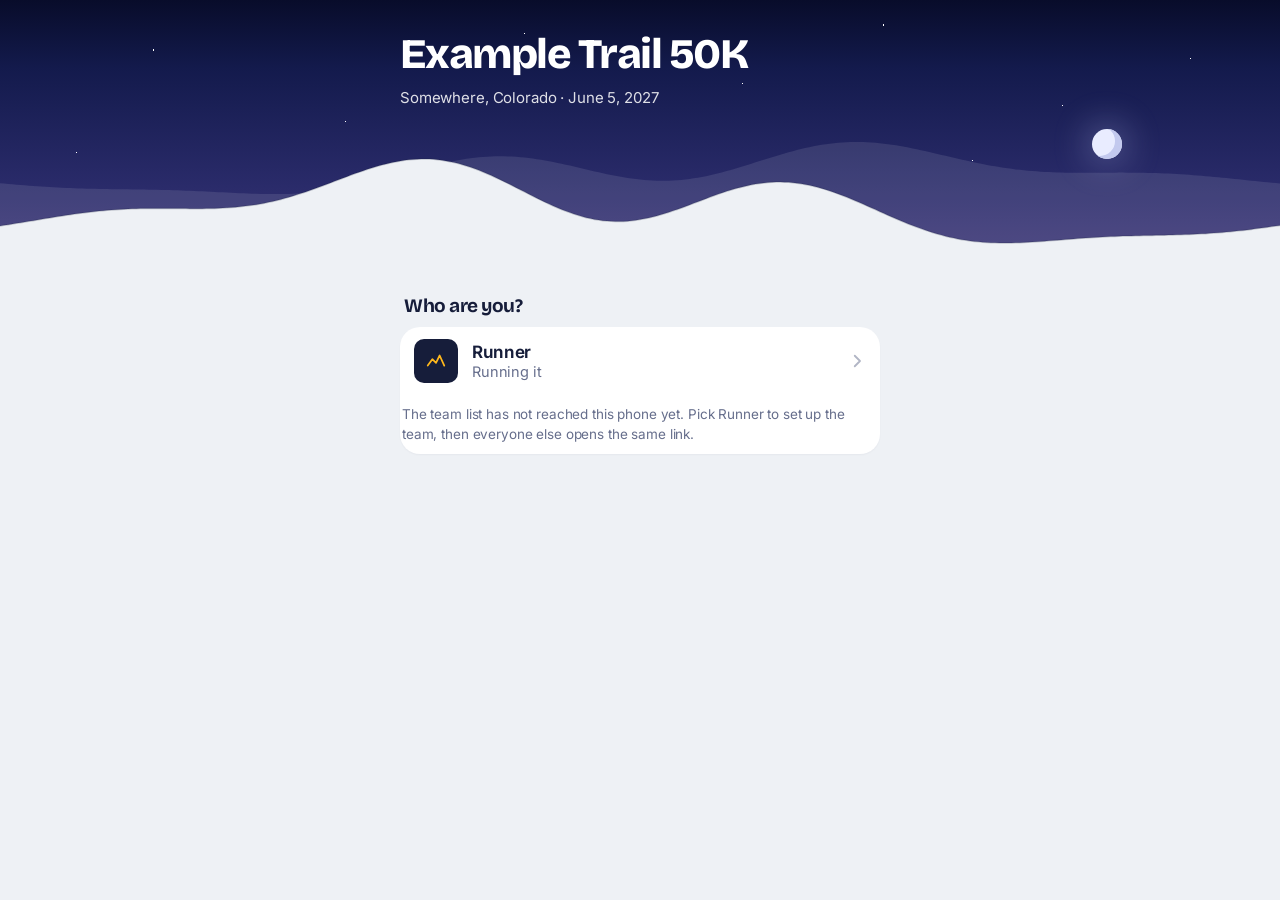
==== example/index.html @ 9c3597ea "Race data is a contract: defaults, a minimal template race, a validator - src/race-defaults.js fills" ====
<!DOCTYPE html>
<html lang="en">
<head>
<meta charset="utf-8">
<meta name="viewport" content="width=device-width,initial-scale=1,maximum-scale=1,user-scalable=no,viewport-fit=cover">
<title>Example Trail 50K</title>
<meta name="description" content="Example Trail 50K, June 2027. Where the crew and pacers need to be, and when.">
<link rel="manifest" href="manifest.webmanifest">
<meta name="theme-color" content="#E9EDEE">
<meta name="apple-mobile-web-app-capable" content="yes">
<meta name="apple-mobile-web-app-status-bar-style" content="default">
<meta name="apple-mobile-web-app-title" content="EX50K">
<link rel="apple-touch-icon" href="icon-180.png">
<link rel="icon" href="icon-192.png">
<style>
@font-face{font-family:'RRRText';src:url([data-uri]) format('woff2');font-weight:100 900;font-style:normal;font-display:swap}
/* ═══════════════════════════════════════════════════════════════════
   Run Rabbit Run 100 — design system
   ───────────────────────────────────────────────────────────────────
   System UI type (SF Pro on iOS). Spruce green over warm paper.
   Three elevation levels, layered shadows, concentric radii, and a
   topographic motif on raised surfaces that echoes the course profile.
   Dark mode is not decoration here — most of this race happens at night.
   ═══════════════════════════════════════════════════════════════════ */
:root{
  color-scheme:light;
  /* surfaces */
  --bg:#F1F1EE; --bg-2:#E9E9E4;
  --card:#FFFFFF; --card-2:#FCFCFA;
  --sunken:#F6F6F2;
  --fill:rgba(22,34,27,.05); --fill-2:rgba(22,34,27,.08);
  --hair:rgba(22,34,27,.085); --hair-2:rgba(22,34,27,.15);
  /* ink */
  --text:#13201A; --text-2:#55625B; --text-3:#879289;
  /* brand */
  --green:#1B5340; --green-lo:#123C2E; --green-hi:#27735A;
  --hero-hi:#2A7359; --hero:#1B5340; --hero-lo:#10382B;
  --green-ink:#17493A; --green-tint:#E4EDE7; --green-tint2:#D6E5DC;
  --gold:#8A5A0B; --gold-tint:#FAEFD8; --gold-solid:#B5801E;
  --red:#8E2F1D; --red-tint:#FAE9E4;
  --night:#DFE3E4;
  /* the course line itself, on the map. Plain white reads against every
     basemap without competing with the terrain colours underneath it.
     Previewing swaps to its own warm colour so the walkthrough is never
     visually confused with the static course map -- same family as the
     live position dot (--red), so a moving red-toned line pairs with the
     red dot walking along it. Gold stays the one accent spent only on the
     currently highlighted leg, in both modes. */
  --trail:#FFFFFF; --trail-preview:#C1432E;
  /* geometry — concentric: outer radius > inner radius */
  --r-xl:24px; --r-lg:17px; --r-md:12px; --r-sm:9px;
  /* elevation — layered, never a single blur */
  --e0:inset 0 1px 0 rgba(255,255,255,.7);
  --e1:0 1px 1px rgba(20,32,26,.035), 0 1px 3px rgba(20,32,26,.045);
  --e2:0 1px 2px rgba(20,32,26,.04), 0 3px 8px -1px rgba(20,32,26,.05),
       0 12px 26px -8px rgba(20,32,26,.09);
  --e3:0 8px 20px -8px rgba(10,20,15,.22), 0 30px 64px -20px rgba(10,20,15,.34);
  --glow:0 2px 5px rgba(16,50,36,.22), 0 10px 22px -10px rgba(16,50,36,.5);
  --font:'RRRText',-apple-system,BlinkMacSystemFont,"Segoe UI",Roboto,"Helvetica Neue",Arial,sans-serif;
  /* one family. Headings differ from body by weight and tracking, not face. */
  --font-display:'RRRText',-apple-system,BlinkMacSystemFont,"Segoe UI",Roboto,"Helvetica Neue",Arial,sans-serif;
  --sb:env(safe-area-inset-bottom,0px); --st:env(safe-area-inset-top,0px);
  --ease:cubic-bezier(.32,.72,0,1);
  --spring:cubic-bezier(.34,1.4,.5,1);
  /* fine noise: stops gradients banding, adds material */
  --grain:url("data:image/svg+xml,%3Csvg xmlns='http://www.w3.org/2000/svg' width='140' height='140'%3E%3Cfilter id='n'%3E%3CfeTurbulence type='fractalNoise' baseFrequency='.85' numOctaves='3' stitchTiles='stitch'/%3E%3C/filter%3E%3Crect width='140' height='140' filter='url(%23n)'/%3E%3C/svg%3E");
  /* the same contours in ink, for the page ground behind everything */
  --topo-ink:url("data:image/svg+xml,%3Csvg xmlns='http://www.w3.org/2000/svg' width='420' height='220' viewBox='0 0 420 220'%3E%3Cg fill='none' stroke='%2313201A' stroke-width='1.2' stroke-linecap='round' opacity='.04'%3E%3Cpath d='M-30 172 C 50 150 78 96 128 92 C 178 88 196 140 244 132 C 292 124 318 62 372 74 C 404 81 428 108 452 100'/%3E%3Cpath d='M-30 196 C 54 176 84 122 132 118 C 180 114 200 164 246 156 C 294 148 322 88 374 100 C 406 107 430 132 454 124'/%3E%3Cpath d='M-30 148 C 46 124 72 70 124 66 C 176 62 192 116 242 108 C 290 100 314 36 370 48 C 402 55 426 84 450 76'/%3E%3Cpath d='M-30 124 C 42 98 66 44 120 40 C 174 36 188 92 240 84 C 288 76 310 10 368 22'/%3E%3C/g%3E%3C/svg%3E");
  /* contour lines — the signature motif, a stylised elevation profile */
  --topo:url("data:image/svg+xml,%3Csvg xmlns='http://www.w3.org/2000/svg' width='420' height='220' viewBox='0 0 420 220'%3E%3Cg fill='none' stroke='%23ffffff' stroke-width='1.1' stroke-linecap='round'%3E%3Cpath d='M-30 172 C 50 150 78 96 128 92 C 178 88 196 140 244 132 C 292 124 318 62 372 74 C 404 81 428 108 452 100' opacity='.10'/%3E%3Cpath d='M-30 196 C 54 176 84 122 132 118 C 180 114 200 164 246 156 C 294 148 322 88 374 100 C 406 107 430 132 454 124' opacity='.075'/%3E%3Cpath d='M-30 148 C 46 124 72 70 124 66 C 176 62 192 116 242 108 C 290 100 314 36 370 48 C 402 55 426 84 450 76' opacity='.06'/%3E%3Cpath d='M-30 124 C 42 98 66 44 120 40 C 174 36 188 92 240 84 C 288 76 310 10 368 22' opacity='.04'/%3E%3C/g%3E%3C/svg%3E");
}
/* Dark is opt-in from Settings, not automatic. Most of this crew is 60+
   and a light screen in a car park at midday beats a clever one. */
.dark{

    color-scheme:dark;
    --bg:#0F1512; --bg-2:#0A0F0D;
    --card:#18201C; --card-2:#151C19;
    --sunken:#131A17;
    --fill:rgba(255,255,255,.055); --fill-2:rgba(255,255,255,.09);
    --hair:rgba(255,255,255,.08); --hair-2:rgba(255,255,255,.15);
    --text:#E9EFEA; --text-2:#A3B0A8; --text-3:#78857D;
    --green:#3E9673; --green-lo:#14392C; --green-hi:#2F7359;
    --hero-hi:#215B47; --hero:#173F32; --hero-lo:#0D2620;
    --green-ink:#7FC5A5; --green-tint:#1A2E26; --green-tint2:#1F3830;
    --gold:#D9A648; --gold-tint:#2E2618; --gold-solid:#C9962F;
    --red:#E0836F; --red-tint:#2E1B17;
    --night:#060C0A;
    --trail:#FFFFFF; --trail-preview:#E0836F;
    /* the contour ground has to invert: black lines on a near-black page are
       nothing at all, so dark mode draws them in light at a lower opacity */
    --topo-ink:url("data:image/svg+xml,%3Csvg xmlns='http://www.w3.org/2000/svg' width='420' height='220' viewBox='0 0 420 220'%3E%3Cg fill='none' stroke='%23ffffff' stroke-width='1.2' stroke-linecap='round' opacity='.045'%3E%3Cpath d='M-30 172 C 50 150 78 96 128 92 C 178 88 196 140 244 132 C 292 124 318 62 372 74 C 404 81 428 108 452 100'/%3E%3Cpath d='M-30 196 C 54 176 84 122 132 118 C 180 114 200 164 246 156 C 294 148 322 88 374 100 C 406 107 430 132 454 124'/%3E%3Cpath d='M-30 148 C 46 124 72 70 124 66 C 176 62 192 116 242 108 C 290 100 314 36 370 48 C 402 55 426 84 450 76'/%3E%3Cpath d='M-30 124 C 42 98 66 44 120 40 C 174 36 188 92 240 84 C 288 76 310 10 368 22'/%3E%3C/g%3E%3C/svg%3E");
    --e0:inset 0 1px 0 rgba(255,255,255,.055);
    --e1:0 1px 2px rgba(0,0,0,.4);
    --e2:0 1px 2px rgba(0,0,0,.35), 0 6px 16px -4px rgba(0,0,0,.45);
    --e3:0 10px 30px -10px rgba(0,0,0,.7), 0 36px 70px -24px rgba(0,0,0,.6);
    --glow:0 2px 6px rgba(0,0,0,.4), 0 10px 26px -12px rgba(62,150,115,.5);
}

*{box-sizing:border-box;-webkit-tap-highlight-color:transparent}
html{-webkit-text-size-adjust:100%}
/* app, not page: no double-tap zoom, no rubber band, no pull-to-refresh.
   Surfaces that run their own gestures set touch-action:none themselves and
   are more specific than this, so the map and the profile still work. */
html,body{overscroll-behavior:none;touch-action:manipulation}
/* pinned while a sheet, the name picker or the full map is open, so closing
   one puts you back exactly where you were rather than somewhere new */
body.locked{position:fixed;left:0;right:0;width:100%;overflow:hidden}
body{
  margin:0;color:var(--text);font-family:var(--font);
  font-size:17px;line-height:1.5;letter-spacing:-.006em;
  -webkit-font-smoothing:antialiased;-moz-osx-font-smoothing:grayscale;
  padding-bottom:calc(76px + var(--sb));
  background:var(--bg);
  background-image:
    var(--topo-ink),
    radial-gradient(120% 60% at 50% -10%, var(--card-2) 0%, transparent 60%);
  background-size:820px 430px, auto;
  background-position:center -40px, 0 0;
  background-repeat:repeat, no-repeat;
  background-attachment:fixed;
}
h1,h2,h3,h4{margin:0;line-height:1.18;text-wrap:balance}
/* the tighter the size, the less negative tracking Inter wants */
h1{font-size:31px;font-weight:750;letter-spacing:-.032em;line-height:1.06}
h2{font-size:22px;font-weight:700;letter-spacing:-.024em;line-height:1.16}
h3{font-size:18.5px;font-weight:700;letter-spacing:-.018em;line-height:1.24}
h4{font-size:15px;font-weight:650;letter-spacing:-.01em}
/* a figure inside a heading is data: lighter, so the name stays the headline */
h1 .num,h2 .num,h3 .num{font-weight:500;letter-spacing:-.018em}
p{margin:0 0 .75em} p:last-child{margin-bottom:0}
b,strong{font-weight:650}
a{color:var(--green-ink);text-decoration:none}
button{font-family:inherit;font-size:inherit;color:inherit;cursor:pointer;letter-spacing:inherit}
.num{font-variant-numeric:tabular-nums;font-feature-settings:"tnum" 1;letter-spacing:-.02em}
.sec{color:var(--text-2);font-size:14.5px;line-height:1.45}
.cap{color:var(--text-3);font-size:13.5px;line-height:1.45}
.wrap{max-width:700px;margin:0 auto;padding:14px 16px 4px}
.view{display:none}
.view.on{display:block}
/* direction is the message: push goes deeper, pop comes back, and the tab
   slides whichever way you moved along the bar */
.view.en-push{animation:enPush .40s var(--ease) both}
.view.en-pop{animation:enPop .36s var(--ease) both}
.view.en-r{animation:enR .34s var(--ease) both}
.view.en-l{animation:enL .34s var(--ease) both}
@keyframes enPush{from{opacity:0;transform:translate3d(30px,0,0)}
to{opacity:1;transform:none}}
@keyframes enPop{from{opacity:0;transform:translate3d(-26px,0,0)}
to{opacity:1;transform:none}}
@keyframes enR{from{opacity:0;transform:translate3d(20px,0,0)}
to{opacity:1;transform:none}}
@keyframes enL{from{opacity:0;transform:translate3d(-20px,0,0)}
to{opacity:1;transform:none}}
@keyframes viewIn{from{opacity:0;transform:translateY(8px)}
to{opacity:1;transform:none}}
/* the header lands first, then each card behind it 45ms apart. Past the
   fifth there is no point staggering -- nothing below the fold is seen. */
.view.on>*,.view.on .stoplist>li{animation:riseIn .42s var(--ease) both}
.view.on .stoplist>li:nth-child(1){animation-delay:.03s}
.view.on .stoplist>li:nth-child(2){animation-delay:.065s}
.view.on .stoplist>li:nth-child(3){animation-delay:.1s}
.view.on .stoplist>li:nth-child(4){animation-delay:.13s}
.view.on .stoplist>li:nth-child(5){animation-delay:.155s}
.view.on .stoplist>li:nth-child(n+6){animation-delay:.175s}
.view.on>*:nth-child(1){animation-delay:.02s}
.view.on>*:nth-child(2){animation-delay:.07s}
.view.on>*:nth-child(3){animation-delay:.115s}
.view.on>*:nth-child(4){animation-delay:.155s}
.view.on>*:nth-child(5){animation-delay:.19s}
.view.on>*:nth-child(n+6){animation-delay:.215s}
@keyframes riseIn{from{opacity:0;transform:translate3d(0,10px,0)}
to{opacity:1;transform:none}}
:focus-visible{outline:2.5px solid var(--green);outline-offset:2px;border-radius:8px}
@media (prefers-reduced-motion:reduce){*{animation:none!important;transition:none!important}}

/* ── nav ─────────────────────────────────────────────────────── */
.nav{position:sticky;top:0;z-index:40;
  background:color-mix(in srgb, var(--bg) 90%, transparent);
  -webkit-backdrop-filter:saturate(180%) blur(22px);backdrop-filter:saturate(180%) blur(22px);
  border-bottom:1px solid transparent;transition:border-color .25s, background .25s}
.nav.stuck{border-bottom-color:var(--hair)}
.nav-in{max-width:700px;margin:0 auto;padding:calc(9px + var(--st)) 16px 9px;
  display:flex;align-items:center;justify-content:space-between;gap:10px}
.nav .who{display:flex;align-items:center;gap:9px;min-width:0}
.nav .dot{width:8px;height:8px;border-radius:5px;background:var(--green);flex:0 0 8px;
  box-shadow:0 0 0 3px color-mix(in srgb, var(--green) 16%, transparent)}
.nav .t{font-size:15.5px;font-weight:650;letter-spacing:-.018em;white-space:nowrap;overflow:hidden;text-overflow:ellipsis}
.nav .sw{flex:0 0 auto;background:var(--fill);border:0;border-radius:20px;padding:7px 13px;
  font-size:14px;font-weight:600;color:var(--text-2);transition:transform .14s var(--spring), background .2s}
.nav .sw:active{transform:scale(.93);background:var(--fill-2)}
.nav .back{display:flex;align-items:center;gap:4px;background:none;border:0;padding:6px 4px 6px 0;
  color:var(--green-ink);font-size:16px;font-weight:600;margin-left:-4px}
.nav .back svg{width:19px;height:19px;stroke:currentColor;fill:none;stroke-width:2.6;stroke-linecap:round;stroke-linejoin:round}
.nav .back:active{opacity:.5}
.nav .back{animation:backIn .3s var(--ease) both}
@keyframes backIn{from{opacity:0;transform:translateX(-8px)}
to{opacity:1;transform:none}}
/* the detail title is a duplicate of the H1 until the H1 has scrolled away,
   so it stays hidden until then and slides up into place */
.nav .dt-ttl{flex:1;text-align:right;color:var(--text-2);
  opacity:0;transform:translateY(5px);pointer-events:none;
  transition:opacity .22s var(--ease), transform .22s var(--ease)}
.nav.titled .dt-ttl{opacity:1;transform:none}

.phead{padding:10px 0 20px}
.phead h1{margin-bottom:7px}
.phead .sec{font-size:15px;max-width:34em}

/* ── cards: resting elevation ────────────────────────────────── */
.card{background:linear-gradient(180deg, var(--card) 0%, var(--card-2) 100%);
  border:1px solid var(--hair);border-radius:var(--r-lg);
  padding:18px;margin-bottom:12px;box-shadow:var(--e1);
  transition:box-shadow .25s, transform .25s var(--ease)}
.card>h3{margin-bottom:9px}
.card.flat{box-shadow:none;border-color:transparent;background:none}
.card.tint{background:linear-gradient(180deg, var(--green-tint) 0%, var(--green-tint2) 100%);border-color:transparent}
.card.gold{background:var(--gold-tint);border-color:transparent}
.card.alert{background:var(--red-tint);border-color:transparent}
.card.alert h3{color:var(--red)}

/* ── collapsible card ────────────────────────────────────────────
   Reference you read once and then want out of the way, so the list
   underneath is what you actually land on. Native <details>, so keyboard
   and screen-reader behaviour comes for free; the default triangle is
   replaced by a chevron that rotates on open. */
.fold{border:1px solid var(--hair);border-radius:var(--r-lg);margin-bottom:12px;
  background:linear-gradient(180deg, var(--card) 0%, var(--card-2) 100%);
  box-shadow:var(--e1);overflow:hidden}
.fold.gold{background:var(--gold-tint);border-color:transparent}
.fold.alert{background:var(--red-tint);border-color:transparent}
.fold>summary{display:flex;align-items:center;gap:10px;padding:15px 18px;cursor:pointer;
  list-style:none;-webkit-tap-highlight-color:transparent}
.fold>summary::-webkit-details-marker{display:none}
.fold>summary::marker{content:""}
.fold>summary:active{background:color-mix(in srgb, var(--text) 5%, transparent)}
.fold-t{flex:1;min-width:0;font-size:17px;font-weight:700;letter-spacing:-.015em}
.fold.alert .fold-t{color:var(--red)}
.fold-chev{flex:0 0 auto;display:flex;color:var(--text-3);transition:transform .2s var(--ease)}
.fold-chev svg{width:20px;height:20px;stroke:currentColor;fill:none;stroke-width:2.2;
  stroke-linecap:round;stroke-linejoin:round;display:block}
.fold[open]>summary .fold-chev{transform:rotate(180deg)}
.fold-bd{padding:0 18px 16px}
.fold-bd>p:first-child{margin-top:0}

/* ── hero: raised, textured, the one loud surface ────────────── */
.hero,.idcard{position:relative;overflow:hidden;border:0;color:#EDF4EF;
  border-radius:var(--r-xl);padding:22px;margin-bottom:12px;
  background:
    radial-gradient(130% 100% at 86% -18%, rgba(255,255,255,.20), transparent 58%),
    linear-gradient(158deg, var(--hero-hi) 0%, var(--hero) 46%, var(--hero-lo) 100%);
  box-shadow:var(--glow), inset 0 1px 0 rgba(255,255,255,.14);
}
.hero::after,.idcard::after{content:"";position:absolute;inset:0;pointer-events:none;
  background-image:var(--grain);background-size:140px;opacity:.16;mix-blend-mode:overlay}
.hero>*,.idcard>*{position:relative;z-index:1}
.hero .eyebrow{font-size:11.5px;font-weight:650;color:rgba(237,244,239,.66);
  letter-spacing:.09em;text-transform:uppercase}
.hero h2,.idcard h2{margin:4px 0 0;color:#fff;font-size:27px;font-weight:750;letter-spacing:-.028em}
.heroslide .hero h2{font-size:23px;line-height:1.16;letter-spacing:-.024em}
@media (min-width:640px){ .heroslide .hero h2{font-size:27px}
  .heroclock b{font-size:34px} }
.idcard h2{margin-bottom:2px}
.hero .display{font-size:46px;font-weight:750;letter-spacing:-.032em;
  line-height:1;margin-top:10px;color:#fff;font-variant-numeric:tabular-nums}
.hero .display.sm{font-size:33px;letter-spacing:-.024em}

/* the countdown is the runner's headline, not the crew's -- for anyone with a
   job of their own it drops to a strip under the thing they actually need */

/* ── every stop, as a list you scroll ───────────────────────────── */
/* A spine down the left, so seven cards read as one journey in order rather
   than as seven unrelated boxes. The number lives on the spine; the card is
   free to use its whole width. */
.stoplist{list-style:none;margin:0;padding:0}
.stopc{position:relative;padding-left:40px;margin-bottom:10px}
.stopc .rail{position:absolute;left:0;top:0;bottom:-10px;width:30px;
  display:flex;flex-direction:column;align-items:center;pointer-events:none}
.stopc .rail::after{content:"";flex:1;width:2px;border-radius:2px;margin-top:5px;
  background:var(--hair-2)}
.stopc.nolink .rail::after{display:none}
.stopc .rail .dot{flex:0 0 auto;width:28px;height:28px;border-radius:50%;
  background:var(--card);border:1.5px solid var(--hair-2);font-style:normal;
  display:flex;align-items:center;justify-content:center;margin-top:11px;
  font-size:12.5px;font-weight:700;color:var(--text-2);font-variant-numeric:tabular-nums}
.stopc .rail .dot svg{width:14px;height:14px;stroke:currentColor;fill:none;
  stroke-width:2.6;stroke-linecap:round;stroke-linejoin:round}
.stopc.done{opacity:.66}
.stopc.done .rail .dot{background:var(--fill);border-color:transparent;color:var(--text-3)}
.stopc.done .rail::after{background:var(--hair)}
.stopc.now .rail .dot{background:var(--green);border-color:var(--green);color:#fff;
  box-shadow:0 0 0 4px color-mix(in srgb, var(--green) 14%, transparent);
  animation:dotPulse 2.8s var(--ease) infinite}
@keyframes dotPulse{
  0%,100%{box-shadow:0 0 0 4px color-mix(in srgb, var(--green) 14%, transparent)}
  50%{box-shadow:0 0 0 8px color-mix(in srgb, var(--green) 5%, transparent)}}
/* a number that just changed lifts into place rather than blinking */
@keyframes tflash{from{opacity:0;transform:translateY(-3px)}to{opacity:1;transform:none}}
.tflash{animation:tflash .38s var(--ease) both}

.stopc-in{background:var(--card);
  border:1px solid var(--hair);border-radius:var(--r-xl);
  box-shadow:var(--e1), var(--e0);overflow:hidden;
  transition:box-shadow .3s var(--ease), transform .3s var(--ease)}
.stopc.now .stopc-in,.stopc.yours .stopc-in{box-shadow:var(--e2), var(--e0)}
.stopc.now .stopc-in{border-color:color-mix(in srgb, var(--green) 40%, transparent);
  box-shadow:var(--e1), 0 0 0 1px color-mix(in srgb, var(--green) 20%, transparent)}
/* your own stops carry a colour edge instead of a badge -- the badge said
   nothing the chips did not already say */
.stopc.yours .stopc-in{border-left:3px solid var(--green)}
/* a stop he has already left keeps its place in the sequence but stops
   taking a screenful to say so */
.stopc.done .stopc-who,.stopc.done .stopc-facts,
.stopc.done .snote,.stopc.done .nogo,.stopc.done .stopc-act{display:none}

.stopc-hd{display:flex;align-items:flex-start;gap:12px;width:100%;text-align:left;
  background:none;border:0;padding:13px 14px 10px;transition:background .18s var(--ease)}
.stopc-who{padding:0 14px 12px}
.stopc-who .whoLine{margin:0}
.stopc-hd{-webkit-tap-highlight-color:transparent}
.stopc-hd:active{background:var(--fill)}
.stopc-hd:active .w{transform:translateX(1px)}
.stopc-hd .w{transition:transform .18s var(--spring)}
.stopc-hd .w{flex:1;min-width:0;font-size:16.5px;font-weight:650;letter-spacing:-.018em;
  line-height:1.28;color:var(--text)}
.stopc-hd .eta{flex:0 0 auto;text-align:right;padding-top:1px}
.stopc-hd .eta b{display:block;font-size:17px;font-weight:700;letter-spacing:-.025em;
  font-variant-numeric:tabular-nums}
.stopc-hd .eta s{display:block;text-decoration:none;font-size:10.5px;font-weight:700;
  letter-spacing:.09em;text-transform:uppercase;color:var(--text-3);
  margin-top:2px;white-space:nowrap}
.stopc-hd .chev{flex:0 0 auto;width:15px;height:15px;margin-top:5px;stroke:var(--text-3);
  fill:none;stroke-width:2.2;stroke-linecap:round;stroke-linejoin:round;opacity:.65}
.stopc-hd i{font-style:normal;display:inline-block;font-size:10.5px;font-weight:700;
  letter-spacing:.07em;text-transform:uppercase;border-radius:5px;padding:2px 6px;
  margin-left:7px;vertical-align:2px}
.stopc-hd i.opt{background:var(--fill);color:var(--text-3)}

/* the three numbers, as a segmented strip -- it fills the card's width on a
   tablet instead of leaving a stranded "mile 17.7" hanging on the left */
/* No rules at all. Hairlines boxing in two numbers is the thing that made
   the card look like a table from 2011; soft tiles read as one surface. */
.stopc-facts{display:flex;flex-wrap:wrap;gap:8px;padding:0 14px}
.stopc-facts>div{flex:1 1 0;min-width:0;background:var(--sunken);
  border-radius:var(--r-md);padding:9px 13px 10px}
.stopc-facts span{display:block;font-size:10px;font-weight:700;letter-spacing:.07em;
  text-transform:uppercase;color:var(--text-3);margin-bottom:3px;
  white-space:nowrap;overflow:hidden;text-overflow:ellipsis}
.stopc-facts [data-eta]{display:block;font-size:12px;font-weight:600;letter-spacing:0;
  text-transform:none;color:var(--text-3);margin:2px 0 0;
  font-variant-numeric:tabular-nums}
.stopc-facts [data-eta]:empty{display:none}
.stopc-facts b{display:block;font-size:16px;font-weight:700;letter-spacing:-.025em;
  color:var(--text);font-variant-numeric:tabular-nums;line-height:1.15}
.stopc-in .snote,.stopc-in .nogo{margin:13px 14px 0}
.stopc-in .stopc-facts+.snote{margin-top:14px}
/* ── people, colour-coded ────────────────────────────────────────
   One hue per person, hashed from their id so it never moves. The chip
   carries the hue as a dot plus a wash, which survives both themes and
   still reads for anyone who cannot separate the hues themselves. */
.pc0{--pc:#1B5340} .pc1{--pc:#B5801E} .pc2{--pc:#A8452C} .pc3{--pc:#1B6A70}
.pc4{--pc:#7A3566} .pc5{--pc:#3A4E8C} .pc6{--pc:#5F6B24} .pc7{--pc:#9A5423}
.pc8{--pc:#44585E} .pc9{--pc:#8E2B4C}
.pchips{display:flex;flex-wrap:wrap;gap:6px;margin-top:5px}
.whoLine.bare .pchips{margin-top:0}
.pchip{display:inline-flex;align-items:center;gap:6px;font-size:13px;font-weight:600;
  letter-spacing:-.008em;border-radius:999px;padding:5px 11px 5px 9px;
  background:color-mix(in srgb, var(--pc) 15%, transparent);
  color:color-mix(in srgb, var(--pc) 82%, #0A130F)}
.pchip::before{content:"";width:8px;height:8px;border-radius:5px;background:var(--pc);flex:0 0 8px}
.pchip{white-space:nowrap}
.pchip.none{background:transparent;border:1px dashed var(--hair-2);color:var(--text-3);
  padding:4px 11px 4px 9px}
.pchip.none::before{background:none;border:1.5px dashed var(--text-3);opacity:.55;
  width:9px;height:9px;flex:0 0 9px;box-sizing:border-box}
.dark .pchip.none{border-color:var(--hair-2)}
.dark .pchip{background:color-mix(in srgb, var(--pc) 26%, transparent);
  color:color-mix(in srgb, var(--pc) 38%, #EDEAE1)}
.on-dark .pchip{background:rgba(255,255,255,.15);color:#fff}
/* a dark hue on a dark hero is no dot at all -- lift it toward white so the
   colour still identifies the person against the green */
.on-dark .pchip::before{background:color-mix(in srgb, var(--pc) 38%, #fff)}
.on-dark .pchip b{background:rgba(255,255,255,.22)}
.on-dark .pchip.none{background:rgba(255,255,255,.15);color:var(--gold-tint)}
.on-dark .pchip.none::before{background:var(--gold-solid)}

/* ── the card's action row ──
   Two labelled buttons side by side. It is only drawn when it has something
   in it, so a stop with no driving route no longer shows an empty grey bar. */
.stopc-act{display:flex;align-items:stretch;gap:8px;padding:12px 14px 13px}
.stopc-act.solo{padding:14px 0 0}
.stopc-act .golink{margin:0;flex:1 1 0;min-width:0;justify-content:center}
.penbtn{flex:1 1 0;min-width:0;display:flex;align-items:center;justify-content:center;gap:8px;
  min-height:42px;padding:0 14px;border-radius:var(--r-sm);border:1px solid var(--hair-2);
  background:var(--card);color:var(--text-2);font-size:14px;font-weight:600;
  letter-spacing:-.008em;transition:background .2s, transform .14s var(--spring)}
.penbtn:active{background:var(--fill);transform:scale(.97)}
.penbtn svg{flex:0 0 16px;width:16px;height:16px;stroke:var(--text-2);fill:none;stroke-width:1.9;
  stroke-linecap:round;stroke-linejoin:round}
.penbtn span{overflow:hidden;text-overflow:ellipsis;white-space:nowrap}

/* who is on aid, stated the same way on every surface */
.whoLine{display:block;margin:11px 0 0;font-size:13px;line-height:1.5}
.whoLine.bare{margin:7px 0 0}
.whoLine .lbl{display:block;font-size:10.5px;font-weight:700;letter-spacing:.1em;
  text-transform:uppercase;color:var(--text-3);margin-bottom:3px}
.whoLine i{font-style:normal;display:inline-block;color:var(--text-2);margin-right:9px}
.whoLine.on-dark{margin:16px 0 0}
.whoLine.on-dark>span{color:rgba(237,244,239,.55)}
.whoLine.on-dark i{color:rgba(237,244,239,.9)}
.whoLine.on-dark i.me{color:#fff;font-weight:700}
.whoLine.on-dark i.none{color:var(--gold-solid)}

/* the two note channels, told apart by colour as well as by label */
/* ── a pacer chip: the mark says the role, so it reads before the words do ── */
.pchip.pacer{padding-left:8px;background:color-mix(in srgb, var(--pc) 13%, transparent);
  border:1px solid color-mix(in srgb, var(--pc) 34%, transparent)}
.pchip.pacer::before{display:none}
.pchip .prole{width:14px;height:14px;flex:0 0 14px;stroke:currentColor;fill:none;
  stroke-width:2;stroke-linecap:round;stroke-linejoin:round;opacity:.9}
.pchip i{font-style:normal;font-size:11.5px;font-weight:600;opacity:.72;margin-left:1px}
.pchip i::before{content:"\00b7";margin-right:5px;opacity:.6}
.on-dark .pchip.pacer{background:rgba(255,255,255,.17);border-color:rgba(255,255,255,.26)}
.dark .pchip.pacer{background:color-mix(in srgb, var(--pc) 24%, transparent)}

/* ── a pacer's own legs ── */
.leglist{display:flex;flex-direction:column;gap:10px;margin-bottom:4px}
.legcard{display:block;width:100%;text-align:left;background:var(--card);
  border:1px solid var(--hair);border-radius:var(--r-lg);box-shadow:var(--e1), var(--e0);
  padding:0;overflow:hidden;transition:background .18s, transform .16s var(--spring)}
.legcard:active{transform:scale(.99)}
.legcard.current{border-color:color-mix(in srgb, var(--green) 42%, transparent);
  box-shadow:var(--e2), 0 0 0 1px color-mix(in srgb, var(--green) 20%, transparent)}
.legcard.done{opacity:.6}
.legcard-hd{display:flex;align-items:center;gap:10px;padding:13px 14px 12px}
.legcard-hd .nm{flex:1;min-width:0;font-size:16.5px;font-weight:650;letter-spacing:-.018em;
  line-height:1.28;color:var(--text)}
.legcard-hd .pill{flex:0 0 auto}
.legcard-hd .chev{flex:0 0 15px;width:15px;height:15px;stroke:var(--text-3);fill:none;
  stroke-width:2.2;stroke-linecap:round;stroke-linejoin:round;opacity:.65}
.legcard-f{display:flex;gap:1px;background:var(--hair);border-top:1px solid var(--hair)}
.legcard-f>span{flex:1 1 0;min-width:0;background:var(--card-2);padding:8px 14px 9px}
.legcard-f b{display:block;font-size:15px;font-weight:650;letter-spacing:-.02em;color:var(--text);
  font-variant-numeric:tabular-nums}
.legcard-f em{display:block;font-style:normal;font-size:10px;font-weight:700;letter-spacing:.07em;
  text-transform:uppercase;color:var(--text-3);margin-top:2px;
  white-space:nowrap;overflow:hidden;text-overflow:ellipsis}

/* ── the hero, as a strip you can swipe ──
   Full-bleed to the screen edges so a half-visible neighbour tells you there
   is more; one card per snap position. */
.herostrip{display:flex;align-items:stretch;gap:20px;overflow-x:auto;overflow-y:hidden;
  scroll-snap-type:x mandatory;overscroll-behavior-x:contain;
  scrollbar-width:none;-ms-overflow-style:none;
  padding-bottom:2px;-webkit-overflow-scrolling:touch}
.herostrip::-webkit-scrollbar{display:none}
.heroslide{flex:0 0 100%;min-width:0;display:flex;scroll-snap-align:start}
.heroslide .hero{flex:1 1 auto;margin-bottom:0;display:flex;flex-direction:column}
/* the same list, said in a sentence, for the summary card */
.gearbox.run p{margin:0;font-size:14.5px;line-height:1.45;color:var(--text-2)}
.hero-extra .gearbox.run p{color:rgba(237,244,239,.92)}
.hero-top{display:flex;align-items:flex-start;justify-content:space-between;gap:18px}
.hero-id{flex:1 1 auto;min-width:0}
.hero-id h2{margin-top:3px}
.herodots{display:flex;justify-content:center;align-items:center;gap:6px;margin:11px 0 12px}
.herodots i{width:6px;height:6px;border-radius:4px;background:var(--hair-2);
  transition:width .28s var(--ease), background .28s}
.herodots i.on{width:20px;background:var(--green)}
#heroNotes:not(:empty){margin-bottom:4px}


.heroclock{flex:0 0 auto;text-align:right}
.heroclock em{display:block;font-style:normal;font-size:10px;font-weight:700;
  letter-spacing:.09em;text-transform:uppercase;color:rgba(237,244,239,.58);
  margin-bottom:3px;white-space:nowrap}
.heroclock em.soon{color:var(--gold-solid)}
.heroclock>span{display:flex;align-items:baseline;justify-content:flex-end;gap:7px}
.heroclock b{font-size:29px;font-weight:750;letter-spacing:-.03em;color:#fff;line-height:1}
.heroclock s{text-decoration:none;font-size:12px;font-weight:700;letter-spacing:.09em;
  text-transform:uppercase;color:rgba(237,244,239,.72)}
.herometa{margin-top:12px;font-size:13.5px;color:rgba(237,244,239,.72);
  font-variant-numeric:tabular-nums}
.hero .whoLine.bare{margin-top:13px}

/* ── notes and the list, inside the green card ──
   Same two channels, same order, re-lit for a dark ground rather than
   redesigned: a second visual language for the same content is how the
   notes got confusing in the first place. */
.hero-extra{margin-top:16px;padding-top:14px;border-top:1px solid rgba(255,255,255,.16)}
.hero-extra>*:first-child{margin-top:0}
.hero-extra .snote.runner,.hero-extra .snote.crew{
  background:rgba(255,255,255,.12);color:rgba(237,244,239,.94)}
.hero-extra .snote.runner span{color:#BFE3CE}
.hero-extra .snote.crew span{color:var(--gold-solid)}
.hero-extra .gearbox{background:rgba(255,255,255,.1)}
.hero-extra .gearbox .lbl{color:rgba(237,244,239,.6)}
.hero-extra .gearbox li{color:rgba(237,244,239,.92)}
.hero-extra .gearbox li::before{background:rgba(237,244,239,.75);opacity:.7}

/* ── the packing list ──
   A labelled block like the two notes, so a stop reads as three things of the
   same kind. No inner card: a bordered box inside a bordered card inside a
   bordered list is three frames saying nothing. */
.gearbox{margin:10px 0 0;border-radius:var(--r-md);padding:11px 13px 12px;
  background:var(--sunken)}
.gearbox .lbl{display:block;font-size:10.5px;font-weight:700;letter-spacing:.1em;
  text-transform:uppercase;color:var(--text-3);margin-bottom:6px}
.gearbox ul{list-style:none;margin:0;padding:0}
.gearbox li{position:relative;padding:3px 0 3px 15px;font-size:14.5px;line-height:1.4;
  color:var(--text-2)}
.gearbox li::before{content:"";position:absolute;left:2px;top:11px;width:5px;height:5px;
  border-radius:3px;background:var(--text-3);opacity:.5}
.stopc-in .gearbox{margin:12px 14px 0}
.hero+.gearbox,.card .gearbox{margin-left:0}

/* ── editing it: one row per thing ── */
.gedit{display:flex;flex-direction:column;gap:7px}
.gerow{display:flex;align-items:center;gap:7px}
.fld .gerow input{flex:1 1 auto;min-height:44px;padding:10px 13px;margin:0}
.germ{flex:0 0 40px;height:44px;border-radius:var(--r-sm);border:1px solid var(--hair-2);
  background:var(--card);color:var(--text-3);font-size:19px;line-height:1;
  transition:background .18s, color .18s, transform .14s var(--spring)}
.germ:active{background:var(--red-tint);color:var(--red);transform:scale(.94)}
#gadd{width:auto;min-height:40px;padding:0 15px}
#gadd svg{width:15px;height:15px;stroke:currentColor;fill:none;stroke-width:2.2;
  stroke-linecap:round}

/* notes and the one button that edits them travel together */
.noteunit{margin-top:12px}
.noteunit .snote:first-child{margin-top:0}
.noteunit .stopc-act.solo{padding:10px 0 0}
.stopc-in .noteunit{margin:0 14px}
.snote{margin:10px 0 0;border-radius:var(--r-md);padding:11px 13px;font-size:14px;
  line-height:1.5;color:var(--text-2)}
.snote span{display:block;font-size:10.5px;font-weight:700;letter-spacing:.1em;
  text-transform:uppercase;margin-bottom:4px}
.snote.runner{background:var(--green-tint)} .snote.runner span{color:var(--green-ink)}
.snote.crew{background:var(--gold-tint)} .snote.crew span{color:var(--gold)}
.hero+.snote,.card .snote{margin-left:0}
.hero+.noteunit{margin-top:-2px}
.golink{display:inline-flex;align-items:center;justify-content:center;gap:7px;
  margin:13px 0 0;min-height:42px;
  background:var(--green-tint);color:var(--green-ink);border-radius:var(--r-sm);
  padding:9px 14px;font-size:14.5px;font-weight:650;text-decoration:none;
  transition:background .2s, transform .14s var(--spring)}
.golink:active{background:var(--green-tint2);transform:scale(.97)}
.golink svg{width:16px;height:16px;stroke:currentColor;fill:none;stroke-width:1.9;
  stroke-linecap:round;stroke-linejoin:round}
.nogo{margin:12px 0 0;background:var(--red-tint);border-radius:var(--r-md);
  padding:11px 13px;font-size:13.5px;line-height:1.45;color:var(--text-2)}
.nogo b{color:var(--red)}

.hero .under,.idcard .u{font-size:14px;color:rgba(237,244,239,.68);margin-top:7px;letter-spacing:-.008em}

/* ── stat chips ──────────────────────────────────────────────── */
.stats{display:grid;grid-template-columns:repeat(3,minmax(0,1fr));gap:8px;margin-top:16px}
.stats>div{background:var(--fill);border-radius:var(--r-md);padding:10px 11px;min-width:0}
.hero .stats>div,.idcard .stats>div{background:rgba(255,255,255,.115);
  box-shadow:inset 0 1px 0 rgba(255,255,255,.09)}
.stats .k{font-size:12.5px;font-weight:500;color:var(--text-3);white-space:nowrap;overflow:hidden;text-overflow:ellipsis}
.hero .stats .k,.idcard .stats .k{color:rgba(237,244,239,.62)}
.stats .v{font-size:16px;font-weight:650;letter-spacing:-.018em;margin-top:2px;
  font-variant-numeric:tabular-nums;line-height:1.22;overflow-wrap:break-word}
.stats .v small{display:block;font-size:12px;font-weight:550;letter-spacing:0;
  opacity:.6;margin-top:1px}
.hero .stats .v,.idcard .stats .v{color:#fff}
.metrics{display:grid;grid-template-columns:repeat(3,minmax(0,1fr));gap:8px;margin:2px 0 16px}
.metrics.two{grid-template-columns:repeat(2,minmax(0,1fr))}
.metrics.two.three{grid-template-columns:repeat(3,minmax(0,1fr))}
.metrics>div{min-width:0;background:var(--sunken);border:1px solid var(--hair);border-radius:var(--r-md);padding:10px 11px;min-width:0}
.metrics .k{font-size:12.5px;color:var(--text-3);white-space:nowrap;overflow:hidden;text-overflow:ellipsis}
.metrics .v{font-size:16.5px;font-weight:650;letter-spacing:-.024em;margin-top:2px;
  font-variant-numeric:tabular-nums;white-space:normal;overflow-wrap:break-word;line-height:1.2}

/* ── pills ───────────────────────────────────────────────────── */
.pill{display:inline-flex;align-items:center;gap:5px;font-size:13px;font-weight:600;
  padding:5px 10px;border-radius:var(--r-sm);background:var(--green-tint);color:var(--green-ink);white-space:nowrap}
.pill.gold{background:var(--gold-tint);color:var(--gold)}
.pill.red{background:var(--red-tint);color:var(--red)}
.pill.grey{background:var(--fill);color:var(--text-2)}
.hero .pill{background:rgba(255,255,255,.16);color:#fff;box-shadow:inset 0 1px 0 rgba(255,255,255,.1)}
.pills{display:flex;flex-wrap:wrap;gap:7px}
.nowpill{font-size:11.5px;padding:2px 7px;vertical-align:middle;margin-left:2px}

/* ── buttons ─────────────────────────────────────────────────── */
.btn{display:flex;align-items:center;justify-content:center;gap:9px;width:100%;max-width:100%;min-height:52px;
  box-sizing:border-box;overflow:hidden;text-overflow:ellipsis;white-space:nowrap;
  padding:0 18px;border:0;border-radius:var(--r-md);
  background:linear-gradient(180deg, var(--green-hi) 0%, var(--green) 100%);
  color:#fff;font-size:17px;font-weight:600;letter-spacing:-.018em;margin-bottom:10px;
  box-shadow:var(--glow), inset 0 1px 0 rgba(255,255,255,.16);
  transition:transform .15s var(--spring), filter .15s, box-shadow .2s}
.btn:active{transform:scale(.975);filter:brightness(.94)}
.btn.tint{background:var(--green-tint);color:var(--green-ink);box-shadow:none}
.btn.tint:active{background:var(--green-tint2)}
.btn.ghost{background:var(--card);color:var(--text);border:1px solid var(--hair-2);box-shadow:var(--e1)}
.btn.danger{background:none;color:var(--red);box-shadow:none}
.btn.sm{min-height:46px;font-size:15.5px;margin-bottom:0}
.btn svg{width:19px;height:19px;stroke:currentColor;fill:none;stroke-width:2;stroke-linecap:round;stroke-linejoin:round}
.hero .btn{background:rgba(255,255,255,.95);color:var(--green-lo);box-shadow:none;margin-bottom:0}
.btn-row{display:grid;grid-template-columns:1fr 1fr;gap:9px;margin-bottom:12px}

/* ── segmented control ───────────────────────────────────────── */
.seg{display:flex;background:var(--fill);border-radius:var(--r-md);padding:3px;gap:2px;margin-bottom:14px;
  box-shadow:inset 0 1px 2px rgba(20,32,26,.05)}
.sfilter button{white-space:normal;line-height:1.25;padding:9px 8px}
.seg button{flex:1;min-width:0;border:0;background:transparent;border-radius:var(--r-sm);padding:8px 2px;
  font-size:13.5px;font-weight:600;color:var(--text-2);
  transition:background .22s var(--ease), color .22s, box-shadow .22s, transform .15s var(--spring)}
.seg button small{display:block;font-size:11px;font-weight:550;opacity:.75;margin-top:3px;
  letter-spacing:-.01em;font-variant-numeric:tabular-nums;
  white-space:nowrap;overflow:hidden;text-overflow:ellipsis}
.seg button small i{display:block;font-style:normal;font-size:10px;font-weight:500;
  opacity:.72;margin-top:1px;letter-spacing:0}
/* a four-up control 700px wide needs type to match, or it reads as a phone
   control that has been stretched */
@media (min-width:640px){
  .seg{padding:4px;gap:3px}
  .seg button{padding:13px 10px;font-size:15px}
  .seg button small{font-size:13px;margin-top:5px;opacity:.8}
  .seg button small i{font-size:11.5px;margin-top:3px}
}
.seg button{align-self:stretch}
.seg button.on{background:var(--card);color:var(--text);box-shadow:var(--e1), var(--e0)}
.seg button:active{transform:scale(.97)}
.seg.compact button small{display:none}
.seg.compact button{padding:6px 3px;font-size:12.5px}

/* ── lists ───────────────────────────────────────────────────── */
.list{background:linear-gradient(180deg, var(--card) 0%, var(--card-2) 100%);
  border:1px solid var(--hair);border-radius:var(--r-lg);overflow:hidden;margin-bottom:12px;box-shadow:var(--e1)}
.item{display:flex;align-items:center;gap:13px;padding:14px 16px;width:100%;background:none;
  border:0;text-align:left;position:relative;transition:background .15s}
.item+.item::before{content:"";position:absolute;left:16px;right:0;top:0;height:1px;background:var(--hair)}
.item:active{background:var(--fill)}
.item .lead{flex:0 0 auto;width:31px;height:31px;border-radius:var(--r-sm);background:var(--fill);
  display:flex;align-items:center;justify-content:center;font-size:13.5px;font-weight:650;color:var(--text-2);
  font-variant-numeric:tabular-nums;letter-spacing:-.02em}
.item .lead.chief{background:var(--gold-solid);color:#fff}
.item.done .lead{background:var(--green-tint);color:var(--green-ink)}
.item.done .nm{color:var(--text-2)}
.item.current{background:var(--gold-tint)}
.item.current .lead{background:var(--gold-solid);color:#fff}
.item .mid{flex:1;min-width:0}
.item .nm{font-size:16px;font-weight:600;letter-spacing:-.018em;line-height:1.3}
.item .dt{font-size:13.5px;color:var(--text-3);margin-top:2px;line-height:1.35}
/* the aid list is the one place a wrapped meta line looked broken, because
   it wrapped underneath the mile badge. One line, clipped if it must be. */
#aidList .item .dt{white-space:nowrap;overflow:hidden;text-overflow:ellipsis}
.item .rt{flex:0 0 auto;text-align:right}
.item .rt .a{font-size:16px;font-weight:650;font-variant-numeric:tabular-nums;letter-spacing:-.024em}
.item .rt .b{font-size:13px;color:var(--text-3);margin-top:1px}
.item .ico{flex:0 0 31px;height:31px;border-radius:var(--r-sm);background:var(--green-tint);
  display:flex;align-items:center;justify-content:center}
.item .ico svg{width:17px;height:17px;stroke:var(--green-ink);fill:none;stroke-width:1.9;stroke-linecap:round;stroke-linejoin:round}
/* press feedback: every tappable row now acknowledges the tap */
.item{transition:background .12s var(--ease), transform .12s var(--ease)}
.item:active{background:var(--fill);transform:scale(.994)}
.acc-hd{transition:background .12s var(--ease)}
.acc-hd:active{background:var(--fill)}
.planCard{transition:box-shadow .18s var(--ease)}
/* the dots that replaced the C / P / B letter codes */
.tgs{display:inline-flex;gap:3px;vertical-align:middle;margin-left:5px}
.tg{width:6px;height:6px;border-radius:4px;display:inline-block}
.tg.c{background:var(--green)}
.tg.p{background:var(--gold-solid)}
.tg.b{background:var(--text-3)}
.item .ico.g{background:var(--gold-tint)} .item .ico.g svg{stroke:var(--gold)}
.item .ico.r{background:var(--red-tint)} .item .ico.r svg{stroke:var(--red)}
.item .count{flex:0 0 auto;font-size:14.5px;color:var(--text-3);font-variant-numeric:tabular-nums}
.chev{flex:0 0 auto;width:18px;height:18px;stroke:var(--text-3);fill:none;stroke-width:2.4;
  stroke-linecap:round;stroke-linejoin:round;opacity:.5;transition:transform .22s var(--ease)}

/* ── section headers, groups ─────────────────────────────────── */
.shead{display:flex;align-items:baseline;justify-content:space-between;gap:12px;margin:34px 0 12px;padding:0 2px}
.shead h2{flex:1;min-width:0}
.shead .note{font-size:13.5px;color:var(--text-3);flex:0 0 auto}
.grp{margin-bottom:22px}
.grp-t{font-size:12.5px;font-weight:650;color:var(--text-3);text-transform:uppercase;
  letter-spacing:.06em;margin:0 0 8px 4px}

.shead.tight{margin-bottom:10px}
.seg.mini{flex:0 0 auto;width:auto;margin-bottom:0;padding:2px;gap:1px;box-shadow:none}
.seg.mini button{flex:0 0 auto;padding:5px 11px;font-size:12.5px;font-weight:650;
  letter-spacing:-.005em;white-space:nowrap;font-variant-numeric:tabular-nums}
.seg.mini button.on{box-shadow:var(--e1)}
.shead .seg.mini{align-self:center}
@media (min-width:640px){ .seg.mini button{padding:6px 13px;font-size:13.5px} }

/* ── accordion ───────────────────────────────────────────────── */
.acc{background:linear-gradient(180deg, var(--card) 0%, var(--card-2) 100%);
  border:1px solid var(--hair);border-radius:var(--r-lg);margin-bottom:10px;overflow:hidden;box-shadow:var(--e1);
  transition:box-shadow .28s}
.acc.open{box-shadow:var(--e2)}
.acc-hd{display:flex;align-items:center;gap:13px;padding:15px 16px;width:100%;background:none;
  border:0;text-align:left;transition:background .15s}
.acc-hd:active{background:var(--fill)}
.acc-num{flex:0 0 auto;width:30px;height:30px;border-radius:var(--r-sm);
  background:linear-gradient(180deg, var(--green-tint) 0%, var(--green-tint2) 100%);
  color:var(--green-ink);display:flex;align-items:center;justify-content:center;
  font-size:13.5px;font-weight:700;font-variant-numeric:tabular-nums}
.acc-t{flex:1;min-width:0}
.acc-t .t{display:block;font-size:16.5px;font-weight:650;letter-spacing:-.018em;line-height:1.3}
.acc-t .s{display:block;font-size:13.5px;color:var(--text-3);margin-top:2px;line-height:1.35}
/* 0fr to 1fr on a one-row grid animates to the content's own height without
   anyone measuring it, which is the trick that makes this smooth at any length */
.acc-bd{display:grid;grid-template-rows:0fr;opacity:0;
  transition:grid-template-rows .38s var(--ease), opacity .22s var(--ease), padding .38s var(--ease);
  padding:0 16px}
.acc-bd>.acc-in{overflow:hidden;min-height:0}
.acc.open .acc-bd{grid-template-rows:1fr;opacity:1;padding:2px 16px 18px}
.acc.open .chev{transform:rotate(90deg)}
.acc-bd h4{font-size:15px;font-weight:650;color:var(--green-ink);margin:18px 0 6px}
.acc-bd ul{margin:0;padding-left:19px} .acc-bd li{margin-bottom:6px}
.acc-bd p,.sh p{line-height:1.52}

/* ── callouts & quotes ───────────────────────────────────────── */
.callout{border-radius:var(--r-md);padding:12px 14px;margin:12px 0;font-size:14.5px;line-height:1.45;
  box-shadow:var(--e0)}
.callout.w{background:var(--red-tint);color:color-mix(in srgb, var(--red) 82%, var(--text))}
.callout.w b{color:var(--red)}
.callout.n{background:var(--sunken);border:1px solid var(--hair);color:var(--text-2);box-shadow:none}
.callout.g{background:var(--gold-tint);color:color-mix(in srgb, var(--gold) 82%, var(--text))}
.callout.g b{color:var(--gold)}
blockquote{margin:13px 0;padding:2px 0 2px 14px;border-left:2.5px solid var(--hair-2);
  color:var(--text-2);font-size:15.5px;line-height:1.5}

/* ── checkboxes ──────────────────────────────────────────────── */
.chk{display:flex;align-items:flex-start;gap:13px;padding:13px 0;position:relative}
.chk+.chk::before{content:"";position:absolute;left:37px;right:0;top:0;height:1px;background:var(--hair)}
.chk input{appearance:none;-webkit-appearance:none;width:24px;height:24px;flex:0 0 24px;margin:0;
  border:2px solid var(--hair-2);border-radius:8px;background:var(--card);position:relative;
  transition:background .2s var(--spring), border-color .2s, transform .16s var(--spring)}
.chk input:active{transform:scale(.88)}
.chk input:checked{background:linear-gradient(180deg, var(--green-hi), var(--green));border-color:var(--green);
  box-shadow:0 2px 5px -1px color-mix(in srgb, var(--green) 45%, transparent)}
.chk input:checked::after{content:"";position:absolute;left:7.5px;top:3.5px;width:5px;height:11px;
  border:solid #fff;border-width:0 2.4px 2.4px 0;transform:rotate(42deg);
  animation:tick .34s var(--spring) both}
@keyframes tick{from{transform:rotate(42deg) scale(.2);opacity:0}
  60%{transform:rotate(42deg) scale(1.18);opacity:1} to{transform:rotate(42deg) scale(1)}}
.chk input:checked{animation:tickBox .3s var(--spring)}
@keyframes tickBox{0%{transform:scale(.86)}
55%{transform:scale(1.09)}
100%{transform:scale(1)}}
/* .fld input is a full-width text field and lands after this block, so a
   checkbox inside a form field was being stretched into a 50px grey slab --
   which is exactly what the crew editor looked like */
.fld .chk input{width:24px;min-height:0;padding:0}
.chk span{font-size:15.5px;line-height:1.4;padding-top:1px}

/* ── who is crewing: eight people in three rows, not eight rows ── */
.whopick{display:flex;flex-wrap:wrap;gap:8px}
.wpick{position:relative;display:inline-flex;align-items:center;gap:8px;
  border:1px solid var(--hair-2);border-radius:999px;padding:9px 14px 9px 11px;
  background:var(--card);font-size:14.5px;font-weight:600;letter-spacing:-.008em;
  color:var(--text-2);cursor:pointer;
  transition:background .18s, border-color .18s, color .18s, transform .14s var(--spring)}
.fld .whopick input,.wpick input{position:absolute;opacity:0;width:1px;height:1px;
  min-height:0;padding:0;margin:0;border:0;pointer-events:none}
.wpick::before{content:"";width:9px;height:9px;border-radius:5px;flex:0 0 9px;
  background:var(--pc);opacity:.55;transition:opacity .18s, transform .18s var(--spring)}
.wpick i{font-style:normal;font-size:10px;font-weight:700;letter-spacing:.07em;
  text-transform:uppercase;color:var(--text-3);opacity:.85;margin-left:6px}
.wpick.on i{color:inherit;opacity:.7}
.wpick:active{transform:scale(.96)}
.wpick.on{border-color:color-mix(in srgb, var(--pc) 52%, transparent);
  background:color-mix(in srgb, var(--pc) 14%, transparent);
  color:color-mix(in srgb, var(--pc) 84%, #0A130F)}
.wpick.on::before{opacity:1;transform:scale(1.12)}
.dark .wpick.on{background:color-mix(in srgb, var(--pc) 26%, transparent);
  color:color-mix(in srgb, var(--pc) 40%, #EDEAE1)}
/* a text button: it had no style at all and was falling back to a browser
   default button, which read as a box in the middle of a sentence */
.linkbtn{background:none;border:0;padding:0;font:inherit;font-size:13.5px;font-weight:650;
  color:var(--green-ink);letter-spacing:-.008em;text-decoration:underline;
  text-underline-offset:3px;text-decoration-thickness:1.5px;
  text-decoration-color:color-mix(in srgb, var(--green) 35%, transparent);
  transition:opacity .18s}
.linkbtn:active{opacity:.55}
.phead .linkbtn{white-space:nowrap}
.fld label .linkbtn{float:right;margin-top:-2px;text-transform:none;letter-spacing:-.008em}

/* ── how this works ── */
.howcard{background:var(--green-tint);border:1px solid color-mix(in srgb, var(--green) 22%, transparent);
  border-radius:var(--r-lg);padding:15px 16px;margin-bottom:14px}
.howcard b{display:block;font-size:15.5px;font-weight:650;letter-spacing:-.015em;
  color:var(--green-ink);margin-bottom:3px}
.howcard span{display:block;font-size:14.5px;line-height:1.45;color:var(--text-2)}
.howcard-a{display:flex;gap:8px;margin-top:13px}
.howcard-a .btn{flex:1 1 0;min-height:42px;margin:0}
.howlist{list-style:none;margin:0;padding:0;counter-reset:h}
.howlist li{counter-increment:h;position:relative;padding:0 0 15px 38px;margin-bottom:15px;
  border-bottom:1px solid var(--hair)}
.howlist li:last-child{border-bottom:0;padding-bottom:4px;margin-bottom:0}
.howlist li::before{content:counter(h);position:absolute;left:0;top:-1px;
  width:26px;height:26px;border-radius:50%;background:var(--green-tint);color:var(--green-ink);
  display:flex;align-items:center;justify-content:center;
  font-size:13px;font-weight:700;font-variant-numeric:tabular-nums}
.howlist b{display:block;font-size:15.5px;font-weight:650;letter-spacing:-.015em;
  line-height:1.3;margin-bottom:4px}
.howlist span{display:block;font-size:14.5px;line-height:1.5;color:var(--text-2)}
.chk span em{display:block;font-size:13px;color:var(--text-3);font-style:normal;margin-top:1px}
.chk input:checked+span{color:var(--text-3)}
.chk input:checked+span em{opacity:.7}

/* ── race day planner: a card per check-in ───────────────────────
   Read-only by default. The edit grid only appears behind the Edit
   button, so nothing can be nudged with a thumb at mile 70. */
.planCard{background:var(--card);border:1px solid var(--hair);border-radius:var(--r-lg);
  padding:13px 14px;margin-bottom:10px;box-shadow:var(--e1)}
.planCard.tight{border-color:color-mix(in srgb, var(--gold) 45%, var(--hair))}
.planCard.bad{border-color:color-mix(in srgb, var(--red) 55%, var(--hair));background:var(--red-tint)}
.planHd{display:flex;align-items:flex-start;gap:11px}
.planNo{flex:0 0 26px;height:26px;border-radius:8px;background:var(--green-tint);color:var(--green-ink);
  font-size:12.5px;font-weight:700;display:flex;align-items:center;justify-content:center;
  font-variant-numeric:tabular-nums}
.planCard.bad .planNo{background:var(--red);color:#fff}
.planTo{flex:1;min-width:0}
.planTo b{display:block;font-size:16.5px;font-weight:700;letter-spacing:-.015em;line-height:1.2}
.planTo span{display:block;font-size:12.5px;color:var(--text-3);margin-top:2px}
.planAt{flex:0 0 auto;text-align:right}
.planAt b{display:block;font-size:16.5px;font-weight:700;font-variant-numeric:tabular-nums;
  letter-spacing:-.02em;white-space:nowrap}
.planAt span{display:block;font-size:11.5px;color:var(--text-3);margin-top:1px}
.planChips{display:flex;flex-wrap:wrap;gap:5px;margin-top:10px}
.planChips span{font-size:12px;font-weight:550;color:var(--text-2);background:var(--fill);
  border-radius:7px;padding:3px 8px;font-variant-numeric:tabular-nums}
.planChips span.ok{background:var(--green-tint);color:var(--green-ink)}
.planChips span.warn{background:var(--gold-tint);color:var(--gold)}
.planChips span.no{background:var(--red-tint);color:var(--red)}
.planChips.fuel{margin-top:8px}
.planFuel{margin-top:10px;display:grid;grid-template-columns:1fr 1fr;gap:8px}
.planFuel>div{background:var(--sunken);border:1px solid var(--hair);border-radius:var(--r-md);padding:8px 10px;min-width:0}
.planFuel span{display:block;font-size:10.5px;font-weight:700;letter-spacing:.04em;
  text-transform:uppercase;color:var(--text-3)}
.planFuel b{display:block;font-size:13.5px;font-weight:600;line-height:1.3;margin-top:2px}
@media (max-width:430px){ .planFuel{grid-template-columns:1fr} }
/* ── the three goals, on the leg card ──
   All of A, B and C on one screen, each editable where it is read, because
   switching plans to fix one number was the whole complaint. */
.goalRow{display:flex;gap:1px;margin-top:11px;background:var(--hair);
  border:1px solid var(--hair);border-radius:var(--r-md);overflow:hidden}
.goalRow .g{flex:1 1 0;min-width:0;background:var(--card-2);padding:8px 10px}
.goalRow .g.on{background:var(--green-tint)}
.goalRow .g span{display:block;font-size:9.5px;font-weight:700;letter-spacing:.09em;
  text-transform:uppercase;color:var(--text-3);margin-bottom:2px;
  white-space:nowrap;overflow:hidden;text-overflow:ellipsis}
.goalRow .g.on span{color:var(--green-ink)}
.goalRow .g b{display:block;font-size:15.5px;font-weight:700;letter-spacing:-.02em;
  color:var(--text);font-variant-numeric:tabular-nums}
.goalRow .g s{display:block;text-decoration:none;font-size:11px;color:var(--text-3);
  margin-top:1px;font-variant-numeric:tabular-nums;white-space:nowrap}
.goalRow.ed .g{padding:7px 8px}
.goalRow .g input{width:100%;margin:1px 0;border:1px solid var(--hair-2);border-radius:var(--r-sm);
  background:var(--card);color:var(--text);font-family:inherit;font-size:15px;font-weight:700;
  letter-spacing:-.02em;padding:5px 7px;font-variant-numeric:tabular-nums;min-height:0}
.goalRow .g input:focus{border-color:var(--green);outline:0;
  box-shadow:0 0 0 3px color-mix(in srgb, var(--green) 12%, transparent)}
.goalFins{display:flex;gap:8px}
.goalFins .gf{flex:1 1 0;min-width:0;display:block;font-size:10.5px;font-weight:700;
  letter-spacing:.06em;text-transform:uppercase;color:var(--text-3)}
.goalFins .gf.on{color:var(--green-ink)}
.goalFins .gf input{width:100%;margin-top:4px;border:1px solid var(--hair-2);
  border-radius:var(--r-sm);background:var(--card);color:var(--text);font-family:inherit;
  font-size:16px;font-weight:700;letter-spacing:-.02em;padding:9px 10px;
  text-transform:none;font-variant-numeric:tabular-nums;min-height:0}
.goalFins .gf input:focus{border-color:var(--green);outline:0;
  box-shadow:0 0 0 3px color-mix(in srgb, var(--green) 12%, transparent)}
/* who is there, read out of the plan rather than typed into it */
.planWho{display:flex;flex-wrap:wrap;gap:8px 18px;margin-top:11px}
.planWho>div{min-width:0}
.planWho>div>span{display:block;font-size:9.5px;font-weight:700;letter-spacing:.09em;
  text-transform:uppercase;color:var(--text-3);margin-bottom:4px}
.planWho .pchips{margin-top:0}
.planEditGrid{margin-top:11px;display:grid;grid-template-columns:1fr 1fr;gap:8px}
.planEditGrid label{display:block;font-size:11px;font-weight:700;letter-spacing:.03em;
  text-transform:uppercase;color:var(--text-3);min-width:0}
.planEditGrid label.wide{grid-column:1/-1}
.planEditGrid input{width:100%;margin-top:3px;border:1px solid var(--hair-2);border-radius:var(--r-sm);
  background:var(--card);color:var(--text);font-size:15px;font-weight:600;padding:8px 9px;
  font-family:inherit;text-transform:none;letter-spacing:normal}
.planEditGrid input:focus{border-color:var(--green);outline:0;
  box-shadow:0 0 0 3px color-mix(in srgb, var(--green) 12%, transparent)}

/* the printed sheet exists only on paper */
.plan-print{display:none}
/* .bmeta is a single right-aligned stat in the crew brief; the planner puts
   six across, so it needs its own row layout rather than stacking them */
.plan-print .bmeta{display:flex;flex-wrap:wrap;gap:20px;text-align:left;
  border-top:1px solid var(--hair);border-bottom:1px solid var(--hair);
  padding:8px 0;margin:10px 0 12px}
.plan-print .bmeta>div{min-width:0}
.plan-print .bmeta span{display:block;font-size:9px;font-weight:700;letter-spacing:.05em;
  text-transform:uppercase;color:var(--text-3)}
.plan-print .bmeta b{display:block;font-size:16px;color:var(--green-ink);
  font-variant-numeric:tabular-nums;margin-top:1px}

/* ── editable gear items: a checkbox row plus edit/remove ───────── */
.gitem{display:flex;align-items:center;gap:2px;position:relative}
.gitem+.gitem::before{content:"";position:absolute;left:37px;right:0;top:0;height:1px;background:var(--hair)}
.gitem .chk{flex:1;min-width:0;padding-right:2px}
.gitem-acts{display:flex;gap:1px;flex:0 0 auto}
.gitem-edit,.gitem-rm{width:30px;height:30px;flex:0 0 30px;border:0;background:transparent;border-radius:8px;
  display:flex;align-items:center;justify-content:center;color:var(--text-3)}
.gitem-edit:active,.gitem-rm:active{background:var(--fill)}
.gitem-rm{font-size:20px;font-weight:500;line-height:1}
.gitem-add{margin-top:12px}

/* ── schedule ────────────────────────────────────────────────── */
.day{font-size:12.5px;font-weight:650;color:var(--text-3);text-transform:uppercase;
  letter-spacing:.06em;margin:22px 0 8px;padding-left:2px}
.ev{display:flex;gap:13px;padding:13px 0;position:relative;align-items:flex-start}
.ev+.ev::before{content:"";position:absolute;left:79px;right:0;top:0;height:1px;background:var(--hair)}
.ev .tm{font-size:14.5px;font-weight:600;flex:0 0 66px;font-variant-numeric:tabular-nums;
  color:var(--text-2);padding-top:2px;letter-spacing:-.014em;white-space:nowrap}
.ev .bd{flex:1;min-width:0}
.ev .bd .t{font-size:16.5px;font-weight:600;letter-spacing:-.018em;line-height:1.3}
.ev .bd .d{font-size:14.5px;color:var(--text-3);margin-top:2px;line-height:1.4}
.ev.key .bd .t{color:var(--red)}
.ev .edit{flex:0 0 auto;background:var(--fill);border:0;border-radius:var(--r-sm);color:var(--text-2);
  font-size:13.5px;font-weight:600;padding:5px 10px;transition:background .2s}
.ev .edit:active{background:var(--fill-2)}
.ev.past{opacity:.4}

/* ── tab bar ─────────────────────────────────────────────────── */
.tabs{position:fixed;left:0;right:0;bottom:0;z-index:50;display:flex;
  background:color-mix(in srgb, var(--card) 92%, transparent);
  -webkit-backdrop-filter:saturate(180%) blur(24px);backdrop-filter:saturate(180%) blur(24px);
  border-top:1px solid var(--hair);padding-bottom:var(--sb);
  box-shadow:0 -1px 0 rgba(255,255,255,.4) inset}
.tab{flex:1;background:none;border:0;padding:8px 2px 6px;display:flex;flex-direction:column;
  align-items:center;gap:3px;color:var(--text-3);transition:color .22s;position:relative}
.tab .ic{position:relative;display:block;width:25px;height:25px}
.tab svg{position:absolute;inset:0;width:25px;height:25px;stroke:currentColor;fill:none;stroke-width:1.7;
  stroke-linecap:round;stroke-linejoin:round;transition:transform .26s var(--spring), opacity .2s var(--ease)}
/* outline at rest, solid when selected -- the clearest "you are here" a tab
   bar has. Both are in the DOM so the swap cannot reflow the row. */
.tab .ic-f{fill:currentColor;stroke:none;opacity:0}
.tab.on .ic-o{opacity:0}
.tab.on .ic-f{opacity:1}
.tab span{font-size:11px;font-weight:550;letter-spacing:-.008em}
.tab.on{color:var(--green-ink)} .tab.on span{font-weight:650}
.tab.on .ic{transform:translateY(-1px) scale(1.04);animation:tabPop .42s var(--spring)}
@keyframes tabPop{0%{transform:translateY(-1px) scale(.82)}
  55%{transform:translateY(-1px) scale(1.16)}
100%{transform:translateY(-1px) scale(1.04)}}
.tab .ic{transition:transform .26s var(--spring)}
.tab.on::before{content:"";position:absolute;top:2px;width:34px;height:30px;border-radius:10px;
  background:var(--green-tint);z-index:-1;animation:tabIn .3s var(--spring)}
@keyframes tabIn{from{opacity:0;transform:scale(.7)}
to{opacity:1;transform:none}}
.tab:active .ic{transform:scale(.86)}
.tabs{transition:transform .26s var(--ease)}
body.kbd .tabs{transform:translateY(130%);pointer-events:none}

/* ── sheet: raised ───────────────────────────────────────────── */
.modal{position:fixed;inset:0;z-index:95;display:flex;align-items:flex-end;justify-content:center;
  background:rgba(9,17,13,0);visibility:hidden;
  -webkit-backdrop-filter:blur(0px);backdrop-filter:blur(0px);
  transition:background .32s, backdrop-filter .32s, visibility 0s .36s}
.modal.on{background:rgba(9,17,13,.44);visibility:visible;
  -webkit-backdrop-filter:blur(3px);backdrop-filter:blur(3px);
  transition:background .32s, backdrop-filter .32s, visibility 0s}
.sh{background:var(--card);border-radius:var(--r-xl) var(--r-xl) 0 0;width:100%;max-width:700px;max-height:92vh;
  overflow-y:auto;overflow-x:hidden;-webkit-overflow-scrolling:touch;overscroll-behavior:contain;padding:0 18px calc(24px + var(--sb));
  transform:translateY(101%);transition:transform .4s var(--ease);
  box-shadow:var(--e3), inset 0 1px 0 rgba(255,255,255,.5)}
.modal.on .sh{transform:none}
.sh-top{position:sticky;top:0;background:var(--card);padding:9px 0 10px;z-index:2;
  display:flex;flex-direction:column;align-items:center;
  touch-action:none;cursor:grab}
.sh.dragging{transition:none}
.sh.dragging .sh-top{cursor:grabbing}
.grip{width:38px;height:5px;border-radius:3px;background:var(--hair-2)}
.sh-x{position:absolute;right:0;top:8px;width:31px;height:31px;border-radius:16px;border:0;
  background:var(--fill);display:flex;align-items:center;justify-content:center;transition:background .2s}
.sh-x:active{background:var(--fill-2)}
.sh-x svg{width:15px;height:15px;stroke:var(--text-2);stroke-width:2.6;fill:none;stroke-linecap:round}
.sh h4{font-size:15px;font-weight:650;color:var(--green-ink);margin:18px 0 6px}
.sh ul{margin:0;padding-left:19px} .sh li{margin-bottom:6px}

/* ── forms ───────────────────────────────────────────────────── */
.fld{margin:15px 0}
.fld label{display:block;font-size:14px;font-weight:600;color:var(--text-2);margin-bottom:6px}
.fld input,.fld textarea,.fld select{width:100%;min-height:50px;padding:13px 14px;border-radius:var(--r-md);
  border:1px solid var(--hair-2);background:var(--sunken);font-family:inherit;font-size:16.5px;
  color:var(--text);letter-spacing:-.01em;-webkit-appearance:none;appearance:none;transition:border-color .2s, background .2s}
.fld select{background-image:url("data:image/svg+xml,%3Csvg xmlns='http://www.w3.org/2000/svg' width='12' height='8' viewBox='0 0 12 8'%3E%3Cpath d='M1 1.5L6 6.5L11 1.5' stroke='%2355625B' stroke-width='2' fill='none' stroke-linecap='round'/%3E%3C/svg%3E");
  background-repeat:no-repeat;background-position:right 15px center;padding-right:38px}
.fld input:focus,.fld textarea:focus,.fld select:focus{border-color:var(--green);background:var(--card);outline:0;
  box-shadow:0 0 0 3px color-mix(in srgb, var(--green) 12%, transparent)}
.fld textarea{min-height:84px;resize:vertical;line-height:1.45}
.two{display:grid;grid-template-columns:1fr 1fr;gap:10px}

/* ── profile chart ───────────────────────────────────────────── */
.plegend{display:flex;flex-wrap:wrap;gap:9px 14px;padding:11px 16px 2px;background:var(--sunken)}
.plegend span{display:inline-flex;align-items:center;gap:6px;font-size:12.5px;color:var(--text-2);white-space:nowrap}
.plegend i{width:10px;height:10px;border-radius:5px;display:block;flex:0 0 10px}

.card.live{background:linear-gradient(180deg, var(--card), var(--card-2));
  border-color:color-mix(in srgb, var(--red) 22%, var(--hair));
  box-shadow:var(--e1), inset 3px 0 0 var(--red)}
.card.live .stats>div{background:var(--sunken)}
/* station names are long; wrap rather than truncate to "Lane of ..." */

.maphost{position:relative;overflow:hidden;background:var(--sunken)}
.maphost .tiles{position:absolute;inset:0}
.maphost .tiles img{position:absolute;user-select:none;-webkit-user-drag:none}
.maphost .mapsvg{position:absolute;left:0;top:0}

/* the runner dot at rest, and the current/selected station ring, breathe
   gently rather than sitting dead still — a small cue that the map is a
   live thing and not a static screenshot */
.pv-pulse{transform-box:fill-box;transform-origin:center;animation:pvPulse 2.2s ease-in-out infinite}
@keyframes pvPulse{0%,100%{opacity:.22;transform:scale(1)}
50%{opacity:.36;transform:scale(1.18)}}
circle.pv-pulse[fill="none"]{animation-name:pvRingPulse}
@keyframes pvRingPulse{0%,100%{opacity:.7;transform:scale(1)}
50%{opacity:.34;transform:scale(1.12)}}
.mapcredit{padding:6px 12px;font-size:11px;color:var(--text-3);background:var(--sunken);
  border-top:1px solid var(--hair);text-align:right}

/* coverage strip: one axis, so a gap looks like a gap */
.strip{position:relative;height:26px;border-radius:8px;overflow:hidden;background:var(--fill)}
.strip i{position:absolute;top:0;bottom:0;display:block}
.strip i.solo{background:var(--red);opacity:.85}
.strip i.paced{background:var(--green)}
.strip i.crew{background:var(--green);border-radius:3px}
.strip i.nocrew{background:var(--fill-2)}
.strip i.bag{background:var(--gold-solid);border-radius:3px}
.strip u{position:absolute;top:-4px;bottom:-4px;width:3px;background:var(--red);
  box-shadow:0 0 0 2px var(--card);border-radius:2px}
.stripx{position:relative;height:18px;margin-top:4px}
.stripx b{position:absolute;transform:translateX(-50%);font-size:11px;font-weight:600;color:var(--text-3);
  font-variant-numeric:tabular-nums;white-space:nowrap}
/* the end labels are centred on their tick, which puts half of each one
   outside the strip. Pull them back in. */
.stripx b:first-child{transform:none}
.stripx b:last-child{transform:translateX(-100%)}
.striplg{display:flex;flex-wrap:wrap;gap:8px 16px;margin-top:10px}
.striplg span{display:inline-flex;align-items:center;gap:7px;font-size:13.5px;color:var(--text-2)}
.striplg i.k{width:12px;height:12px;border-radius:3px;display:block;flex:0 0 12px}
.striplg i.k.solo{background:var(--red)} .striplg i.k.paced{background:var(--green)}
.striplg i.k.crew{background:var(--green)} .striplg i.k.nocrew{background:var(--fill-2)}
.striplg i.k.bag{background:var(--gold-solid)}

.mapbar{display:flex;align-items:center;gap:8px;padding:8px 10px;border-top:1px solid var(--hair);
  background:var(--sunken)}
.mstep{flex:0 0 auto;width:40px;height:40px;border-radius:var(--r-sm);border:0;background:var(--fill);
  color:var(--text-2);font-size:22px;line-height:1;display:flex;align-items:center;justify-content:center;
  transition:background .18s, transform .14s var(--spring)}
.mstep:active{background:var(--fill-2);transform:scale(.92)}
.mlabel{flex:1;text-align:center;font-size:14.5px;font-weight:600;color:var(--text-2);
  white-space:nowrap;overflow:hidden;text-overflow:ellipsis}

/* ── full screen planner ── */
body.noscroll{overflow:hidden}
/* 100dvh tracks the real, current visual viewport as Safari's toolbar shows
   and hides; plain inset:0 on a fixed element has been seen sticking to a
   stale snapshot of it on iPad, leaving a grey gap at the bottom where the
   canvas stopped growing but the toolbar had already collapsed. */
.fullmap{position:fixed;inset:0;height:100vh;height:100dvh;z-index:90;background:var(--bg);display:none}
.fullmap.on{display:block;animation:viewIn .25s var(--ease)}
.fm-canvas{position:absolute;inset:0;overflow:hidden;background:var(--sunken);touch-action:none;cursor:grab}
.fm-canvas,.fm-canvas *,.maphost,.maphost *,.tl,.tl *{-webkit-user-select:none;user-select:none;
  -webkit-touch-callout:none}
.fm-canvas img,.maphost img{-webkit-user-drag:none;pointer-events:none}
body.mapdrag,body.mapdrag *{-webkit-user-select:none!important;user-select:none!important;cursor:grabbing!important}
.fm-canvas:active{cursor:grabbing}
.mapworld{position:absolute;will-change:transform;backface-visibility:hidden}
.fm-canvas .tiles{position:absolute;inset:0}
.fm-canvas .tiles img{position:absolute;-webkit-user-drag:none}
.fm-canvas .mapsvg{position:absolute;left:0;top:0}

/* floating chrome, Google-Maps style */
.fm-hud{position:absolute;inset:0;pointer-events:none}
.hud-btn{pointer-events:auto;width:42px;height:42px;border-radius:12px;border:0;
  background:color-mix(in srgb, var(--card) 92%, transparent);
  -webkit-backdrop-filter:blur(14px);backdrop-filter:blur(14px);
  box-shadow:0 1px 2px rgba(16,28,22,.14), 0 6px 16px -6px rgba(16,28,22,.28);
  display:flex;align-items:center;justify-content:center;transition:transform .14s var(--spring)}
.hud-btn svg{width:19px;height:19px;stroke:var(--text);fill:none;stroke-width:2.1;stroke-linecap:round;stroke-linejoin:round}
.hud-btn:active{transform:scale(.9)}
.hud-close{position:absolute;left:12px;top:calc(12px + var(--st))}
.hud-right{position:absolute;right:12px;top:calc(12px + var(--st));display:flex;flex-direction:column;gap:8px}
.hud-lens{position:absolute;left:12px;top:calc(64px + var(--st));display:flex;flex-direction:column;gap:6px;pointer-events:auto}
.lenspill{border:0;border-radius:20px;padding:8px 14px;font-size:13.5px;font-weight:650;
  background:color-mix(in srgb, var(--card) 92%, transparent);color:var(--text-2);
  -webkit-backdrop-filter:blur(14px);backdrop-filter:blur(14px);
  box-shadow:0 1px 2px rgba(16,28,22,.12), 0 4px 12px -5px rgba(16,28,22,.25);
  transition:transform .14s var(--spring)}
.lenspill.on{background:var(--green);color:#fff}
.lenspill:active{transform:scale(.94)}

/* bottom sheet */
.fm-sheet{position:absolute;left:0;right:0;bottom:0;background:var(--card);
  border-radius:22px 22px 0 0;padding:0 18px calc(14px + var(--sb));
  box-shadow:0 -2px 10px rgba(16,28,22,.1), 0 -18px 48px -18px rgba(16,28,22,.28);
  height:54vh;overflow-y:auto;-webkit-overflow-scrolling:touch}
.fm-grab{width:38px;height:5px;border-radius:3px;background:var(--hair-2);margin:9px auto 12px}
.fm-head{display:flex;align-items:flex-start;justify-content:space-between;gap:12px}
.fm-eye{font-size:12.5px;font-weight:650;color:var(--text-3);text-transform:uppercase;letter-spacing:.05em}
/* the title names the transition, not the dot: the stop you are leaving
   carries the weight, the arrow and the destination sit back from it */
.fm-nm{font-size:23px;font-weight:700;letter-spacing:-.028em;line-height:1.2;margin-top:3px;
  text-wrap:balance}
.fm-nm .fm-arrow{font-style:normal;font-weight:500;color:var(--text-3);margin:0 6px;
  font-size:.82em;vertical-align:1px}
.fm-nm em{font-style:normal;font-weight:650;color:var(--text-3)}
.fm-sub{font-size:14.5px;color:var(--text-3);margin-top:4px;line-height:1.35}
.fm-grid{display:grid;grid-template-columns:repeat(4,1fr);gap:8px;margin:14px 0 0}
.fm-grid>div{background:var(--sunken);border:1px solid var(--hair);border-radius:var(--r-md);padding:9px 6px;text-align:center}
/* the value never wraps -- a wrapped value stretches every tile in the
   row. If anything has to give it is the label underneath. */
.fm-grid b{display:block;font-size:16px;font-weight:700;font-variant-numeric:tabular-nums;
  letter-spacing:-.02em;white-space:nowrap;overflow:hidden;text-overflow:ellipsis}
.fm-grid span{display:block;font-size:11px;color:var(--text-3);margin-top:2px;line-height:1.25}
.fm-facts{display:flex;flex-wrap:wrap;gap:6px;margin-top:12px}
.fm-facts span{font-size:12.5px;font-weight:550;color:var(--text-2);background:var(--fill);
  border-radius:7px;padding:4px 9px}
.fm-facts span.ok{background:var(--green-tint);color:var(--green-ink)}
.fm-facts span.no{background:var(--red-tint);color:var(--red)}
.fm-facts span.warn{background:var(--gold-tint);color:var(--gold)}
/* ── panel sections ──────────────────────────────────────────────
   The panel used to be one long run of blocks with a single hairline in
   the middle of it, so "the leg ahead" and "where you are" bled together.
   Each is now a titled section with its own hairline and rhythm, and the
   leading one gets a tinted well so the eye lands on what is next. */
.fm-sec{margin-top:20px;padding-top:16px;border-top:1px solid var(--hair)}
.fm-sec.lead{margin-top:18px;padding:14px 14px 15px;border-top:0;border:1px solid var(--hair);
  border-radius:var(--r-lg);background:var(--sunken)}
.fm-sec.lead .fm-grid>div{background:var(--card)}
.fm-sec.lead .terr{background:var(--card)}
.fm-sechead{display:flex;align-items:baseline;justify-content:space-between;gap:10px;margin-bottom:2px}
.fm-sechead span{font-size:11px;font-weight:700;letter-spacing:.05em;text-transform:uppercase;
  color:var(--text-3);white-space:nowrap}
.fm-sechead b{font-size:14.5px;font-weight:700;letter-spacing:-.01em;color:var(--text-2);
  text-align:right;min-width:0}
.fm-sec.lead .fm-sechead span{color:var(--green-ink)}
.fm-sec.lead .fm-sechead b{color:var(--text)}
/* the notes section owns its own spacing between fields */
/* ── timeline ── */
.tl{margin-top:16px;touch-action:none;-webkit-user-select:none;user-select:none}
.tltrack{position:relative;height:34px;display:flex;align-items:center;cursor:pointer}
.tltrack::before{content:"";position:absolute;left:0;right:0;height:6px;border-radius:3px;background:var(--fill-2)}
.tltrack i.night{position:absolute;height:6px;background:var(--hair-2);border-radius:2px}
.tltrack i.fill{position:absolute;left:0;height:6px;border-radius:3px;background:var(--green);z-index:1}
.tld{position:absolute;z-index:2;width:11px;height:11px;margin-left:-5.5px;border-radius:6px;padding:0;
  border:2px solid var(--card);background:var(--text-3);transition:transform .16s var(--spring)}
.tld.crew{background:var(--green);width:15px;height:15px;margin-left:-7.5px;border-radius:8px}
.tld.pac{background:var(--gold-solid)}
.tld.done{background:var(--green);opacity:.55}
.tld.here{transform:scale(1.45);box-shadow:0 0 0 4px color-mix(in srgb, var(--gold-solid) 30%, transparent)}
.tld:active{transform:scale(1.5)}
.thumb{position:absolute;z-index:3;width:20px;height:20px;margin-left:-10px;border-radius:11px;
  background:var(--card);border:3px solid var(--red);box-shadow:0 1px 4px rgba(16,28,22,.3);pointer-events:none}
.tl.live .thumb{border-color:var(--red);animation:thumbPulse 1.8s infinite}
@keyframes thumbPulse{0%,100%{box-shadow:0 1px 4px rgba(16,28,22,.3)}
50%{box-shadow:0 1px 4px rgba(16,28,22,.3),0 0 0 6px color-mix(in srgb, var(--red) 18%, transparent)}}
.tlx{position:relative;height:15px;margin-top:1px}
.tlx b{position:absolute;transform:translateX(-50%);font-size:10.5px;font-weight:600;color:var(--text-3);
  font-variant-numeric:tabular-nums}
.tlx b.s{transform:none} .tlx b.e{transform:translateX(-100%)}
.fm-acts{display:flex;gap:8px;margin-top:12px}
.fa{flex:1;display:flex;align-items:center;justify-content:center;gap:7px;border:1px solid var(--hair-2);
  background:var(--card);border-radius:var(--r-md);padding:11px 8px;font-size:14.5px;font-weight:600;color:var(--text-2)}
.fa svg{width:16px;height:16px;stroke:currentColor;fill:none;stroke-width:2;stroke-linecap:round;stroke-linejoin:round}
.fa.on{background:var(--green);border-color:var(--green);color:#fff}
.fa.on svg{fill:currentColor;stroke:none}
.fa:active{filter:brightness(.96)}
.speeds{display:flex;gap:4px;background:var(--fill);border-radius:var(--r-md);padding:3px}
.spd{border:0;background:transparent;border-radius:9px;padding:8px 12px;font-size:14px;font-weight:650;
  color:var(--text-2);font-variant-numeric:tabular-nums}
.spd.on{background:var(--card);color:var(--text);box-shadow:var(--e1)}

/* layer picker */
.baselist{display:flex;flex-direction:column;gap:8px}
.baseopt{display:flex;align-items:center;gap:12px;width:100%;text-align:left;border:1px solid var(--hair);
  background:var(--card);border-radius:var(--r-md);padding:12px 13px}
.baseopt.on{border-color:var(--green);background:var(--green-tint)}
.baseopt .sw{flex:0 0 40px;height:40px;border-radius:9px;background:var(--fill-2);border:1px solid var(--hair)}
.sw-none{background:var(--sunken)}
.sw-satellite{background:linear-gradient(135deg,#4a5f43,#2f3d2b)}
.sw-topo{background:linear-gradient(135deg,#efe7d4,#cfc0a0)}
.sw-trails{background:linear-gradient(135deg,#e8f0dc,#bcd2a0)}
.sw-imgtopo{background:linear-gradient(135deg,#5b6b4d,#8b9a72)}
.sw-relief{background:linear-gradient(135deg,#d9d4cc,#8f8a82)}
.baseopt .bl{flex:1;min-width:0;font-size:16px;font-weight:600}
.baseopt .bl em{display:block;font-style:normal;font-size:13px;color:var(--text-3);font-weight:400;margin-top:1px}

/* ── terrain block ── */
.terr{border:1px solid var(--hair);border-radius:var(--r-md);padding:11px 12px;margin-top:12px;background:var(--sunken)}
.terrhead{display:flex;align-items:baseline;justify-content:space-between;gap:10px;margin-bottom:9px}
.terrhead span{font-size:11.5px;font-weight:650;text-transform:uppercase;letter-spacing:.05em;color:var(--text-3)}
.terrhead b{font-size:14.5px;font-weight:700;letter-spacing:-.015em}
.terr.up .terrhead b{color:var(--red)}
.terr.down .terrhead b{color:var(--green-ink)}
.terrbars{display:flex;flex-direction:column;gap:5px;margin-bottom:9px}
.tb{position:relative;height:20px;border-radius:5px;background:var(--fill);overflow:hidden}
.tb i{position:absolute;left:0;top:0;bottom:0;border-radius:5px}
.tb.up i{background:color-mix(in srgb, var(--red) 55%, transparent)}
.tb.dn i{background:color-mix(in srgb, var(--green) 45%, transparent)}
.tb span{position:absolute;left:8px;top:0;line-height:20px;font-size:11.5px;font-weight:650;
  color:var(--text);font-variant-numeric:tabular-nums}
.terrrow{display:flex;flex-wrap:wrap;gap:4px 14px}
.terrrow span{font-size:11.5px;color:var(--text-3);white-space:nowrap}
.terrrow b{color:var(--text-2);font-weight:650;font-variant-numeric:tabular-nums}

/* ── game plan, editable in place ── */
/* ── section detail inside the panel ── */
.secblock{margin-top:12px}
.secbody{font-size:14.5px;line-height:1.5;color:var(--text-2)}
.secbody p{margin:0 0 .7em}
.secbody h4{font-size:13.5px;font-weight:650;color:var(--green-ink);margin:14px 0 5px;
  text-transform:uppercase;letter-spacing:.04em}
.secbody ul{margin:0;padding-left:18px}
.secbody li{margin-bottom:5px}
.secbody blockquote{margin:10px 0;padding:0 0 0 12px;border-left:2.5px solid var(--hair-2);
  font-size:14px;color:var(--text-3)}
.secbody .callout{font-size:14px;padding:10px 12px;margin:10px 0}
.secbody b{color:var(--text)}
.fm-grid.three{grid-template-columns:repeat(3,minmax(0,1fr))}

/* each leg of the course line is clickable; a faint glow under the cursor
   makes that discoverable without competing with the highlighted leg */
.mseg{cursor:pointer}
.mseg:hover{stroke:rgba(255,255,255,.20)}

/* preview: type grows, chrome recedes.
   The sheet-height rule is bottom-sheet-only: it must not leak onto the
   ≥820px standing panel below, whose own `.fm-sheet{height:auto}
` (in the
   min-width:820px block) has LOWER specificity (0-1-0) than this selector
   (0-2-0) and would silently lose the fight regardless of source order or
   media-query nesting -- which is exactly what made the panel collapse to
   ~56% height only while playing, and pop back full-height on pause. */
.fullmap.previewing .hud-lens{display:none}
@media (max-width:819px){
  .fullmap.previewing .fm-sheet{height:56vh}
}

/* ── the cockpit: a floating label stacked over a control bar ──
   ONE positioned unit, not two. The label and the bar are laid out by a
   flex column with a real gap, so no combination of viewport size and
   preview state can make them touch. Deliberately still two visual
   pieces: fmNow says where you are, fmBar is only ever controls. */
.fm-cockpit{position:absolute;z-index:6;left:12px;right:12px;bottom:calc(54vh + 14px);
  display:flex;flex-direction:column;align-items:center;gap:9px;pointer-events:none}
.fm-cockpit>*{pointer-events:auto}

.fm-now{max-width:100%;text-align:center;
  /* display only -- never swallow a tap meant for the trail underneath it */
  pointer-events:none;
  background:color-mix(in srgb, var(--card) 94%, transparent);
  -webkit-backdrop-filter:saturate(180%) blur(18px);backdrop-filter:saturate(180%) blur(18px);
  border:1px solid var(--hair);border-radius:13px;padding:7px 17px;
  box-shadow:0 1px 2px rgba(16,28,22,.1), 0 8px 22px -12px rgba(16,28,22,.4)}
.fm-now span{display:block;font-size:11px;font-weight:600;color:var(--text-3);letter-spacing:.02em;
  font-variant-numeric:tabular-nums;white-space:nowrap;overflow:hidden;text-overflow:ellipsis}
.fm-now b{display:block;font-size:16px;font-weight:700;letter-spacing:-.02em;white-space:nowrap;
  overflow:hidden;text-overflow:ellipsis;margin-top:1px}

.fmbar{width:100%;display:flex;align-items:center;gap:12px;
  background:color-mix(in srgb, var(--card) 94%, transparent);
  -webkit-backdrop-filter:saturate(180%) blur(18px);backdrop-filter:saturate(180%) blur(18px);
  border:1px solid var(--hair);border-radius:18px;padding:8px;
  box-shadow:0 1px 2px rgba(16,28,22,.1), 0 10px 30px -12px rgba(16,28,22,.4)}

/* one connected transport unit, not three competing buttons: play is the
   only one styled as a primary action, prev/next are quiet by comparison */
.transport{flex:0 0 auto;display:flex;align-items:center;gap:2px;
  background:var(--fill);border-radius:14px;padding:3px}
.navarrow{flex:0 0 auto;width:38px;height:38px;border-radius:11px;border:0;
  background:transparent;display:flex;align-items:center;justify-content:center;
  transition:transform .13s var(--spring), background .13s}
.navarrow svg{width:20px;height:20px;stroke:var(--text-2);fill:none;stroke-width:2.6;stroke-linecap:round;stroke-linejoin:round}
.navarrow:active{transform:scale(.9);background:var(--fill-2)}
.playtoggle{flex:0 0 auto;width:44px;height:44px;border-radius:12px;border:0;margin:0 1px;
  background:linear-gradient(180deg,var(--green-hi),var(--green));
  display:flex;align-items:center;justify-content:center;
  box-shadow:0 1px 2px rgba(16,50,36,.25), 0 5px 14px -6px rgba(16,50,36,.55);
  transition:transform .13s var(--spring)}
.playtoggle svg{width:18px;height:18px;fill:#fff;stroke:none}
.playtoggle.on svg{stroke:#fff;stroke-width:2.6;fill:none}
.playtoggle:active{transform:scale(.92)}

.bartrack{flex:1;min-width:0}
.fmbar .tl{margin-top:0}
.fmbar .tltrack{height:22px}
.fmbar .tlx{display:none}
.fmbar .tld{width:10px;height:10px;margin-left:-5px}
.fmbar .tld.crew{width:14px;height:14px;margin-left:-7px}
.fmbar .thumb{width:18px;height:18px;margin-left:-9px;border-width:3px}

.fmbar .speeds{flex:0 0 auto;padding:2px}
.fmbar .spd{padding:7px 9px;font-size:13px}

@media (max-width:520px){
  .fm-now{padding:6px 14px}
  .fm-now b{font-size:14.5px}
  .fmbar{gap:8px;padding:6px;border-radius:16px}
  .transport{padding:2px}
  .navarrow{width:34px;height:34px}
  .navarrow svg{width:18px;height:18px}
  .playtoggle{width:40px;height:40px}
  .fmbar .speeds{display:none}
  .fullmap.previewing .fmbar .speeds{display:flex}
}
/* previewing lifts the whole cockpit together -- one offset, not three */
@media (max-width:819px){
  .fullmap.previewing .fm-cockpit{bottom:calc(56vh + 14px)}
}

/* ── wide screens: a standing panel, map builds around it ── */
@media (min-width:820px){
  .fullmap .fm-canvas{left:396px}
  .fullmap .fm-hud{left:396px}
  /* centre within the map area, not the viewport, so the panel is clear.
     One offset for the whole cockpit; the flex column handles the rest. */
  .fm-cockpit{left:396px;right:0;bottom:22px}
  .fmbar{width:auto;min-width:min(620px, calc(100vw - 396px - 48px));
    max-width:min(760px, calc(100vw - 396px - 48px))}
  .fm-sheet{top:0;bottom:0;left:0;right:auto;width:396px;height:auto;max-height:none;border-radius:0;
    border-right:1px solid var(--hair);overflow:hidden;
    box-shadow:2px 0 10px rgba(16,28,22,.06), 14px 0 40px -20px rgba(16,28,22,.18);
    padding:calc(14px + var(--st)) 20px calc(16px + var(--sb));display:flex;flex-direction:column}
  .fm-grab{display:none}
  .fm-nm{font-size:25px}
  .fullmap.previewing .fm-nm{font-size:27px}
  /* The panel scrolls as one column. It used to pin every block and let
     only .secblock scroll inside it, which meant adding any new section
     could push the others out with nowhere to go. Scrolling the whole
     thing is simpler and cannot trap content. */
  .fm-sheet{overflow-y:auto}
  .fm-sheet>*{flex:0 0 auto}
  .fm-sheet .secblock{overflow:visible;min-height:0}
  .fm-sheet .tl{margin-top:12px}
  .hud-close{left:auto;right:12px;top:calc(12px + var(--st))}
  .hud-right{right:12px;top:calc(62px + var(--st))}
  .hud-lens{left:12px;top:calc(12px + var(--st));flex-direction:row}

  /* nothing selected: the panel is full height and three short lines at the
     top of it read as an empty/broken screen, especially projected. centre
     it and give it a little more presence instead. */
  .fm-sheet:has(.fm-empty){justify-content:center}
  .fm-empty .fm-nm{font-size:32px}
  .fm-empty .fm-sub{font-size:16.5px;margin-top:8px}
  .fm-empty .fm-facts{margin-top:22px}
  .fm-empty .fm-facts span{font-size:14.5px;padding:7px 12px}

  /* a standing panel is usually read from further away than a phone in the
     hand — a wall-mounted tablet, a TV it's mirrored to. Nudge the body text
     and controls up a step rather than leaving them at phone scale. */
  .fm-sub{font-size:16px}
  .fm-facts span{font-size:14px;padding:5px 10px}
  .fm-grid b{font-size:18px}
  .fm-grid span{font-size:12px}
  .hud-btn{width:48px;height:48px;border-radius:14px}
  .hud-btn svg{width:22px;height:22px}
  .lenspill{padding:9px 16px;font-size:14.5px}
  .fm-now{padding:9px 22px}
  .fm-now span{font-size:12.5px}
  .fm-now b{font-size:18px}
  .navarrow{width:42px;height:42px}
  .navarrow svg{width:22px;height:22px}
  .playtoggle{width:50px;height:50px}
  .playtoggle svg{width:20px;height:20px}
  .tld{width:13px;height:13px;margin-left:-6.5px}
  .tld.crew{width:17px;height:17px;margin-left:-8.5px}
  .thumb{width:23px;height:23px;margin-left:-11.5px}
}
@media (min-width:1200px){
  .fullmap .fm-canvas,.fullmap .fm-hud{left:440px}
  .fm-sheet{width:440px}
  .fmbar{left:440px;max-width:min(820px, calc(100vw - 440px - 56px))}
  .fm-now{left:calc(440px + (100% - 440px)/2);max-width:min(640px, calc(100vw - 440px - 56px))}
}

/* ── race day ────────────────────────────────────────────────── */
.rclock{display:inline-flex;align-items:center;gap:6px;background:var(--red-tint);color:var(--red);
  border-radius:20px;padding:5px 11px;font-size:14px;font-weight:700;font-variant-numeric:tabular-nums;
  margin-left:auto;margin-right:8px;letter-spacing:-.02em}
.rc-dot{width:7px;height:7px;border-radius:4px;background:var(--red);animation:pulse 2.4s infinite}
@keyframes pulse{0%,100%{opacity:1;transform:scale(1)}
50%{opacity:.3;transform:scale(.82)}}
body.raceday .nav{background:color-mix(in srgb, var(--red-tint) 72%, transparent)}
body.raceday .nav .dot{background:var(--red);box-shadow:0 0 0 3px color-mix(in srgb, var(--red) 16%, transparent)}

/* ── split logging ───────────────────────────────────────────── */
.logbox{margin:14px 0 4px}
.logbox .btn{margin-bottom:8px}
.logbox .btn.ghost{min-height:42px;font-size:15px;font-weight:550;color:var(--text-2);margin-bottom:0}
.logged{background:linear-gradient(180deg, var(--green-tint), var(--green-tint2));color:var(--green-ink);
  border-radius:var(--r-md);padding:12px 14px;margin-bottom:8px;font-size:15.5px;line-height:1.4;box-shadow:var(--e0)}
.logged b{font-weight:700}
.hero .logbox .btn{background:rgba(255,255,255,.95);color:var(--green-lo)}
.hero .logbox .btn.ghost{background:rgba(255,255,255,.13);color:rgba(237,244,239,.92);border:0}
.hero .logged{background:rgba(255,255,255,.13);color:#EDF4EF;box-shadow:inset 0 1px 0 rgba(255,255,255,.08)}
.logrow{display:flex;align-items:center;gap:12px;padding:14px 16px;position:relative}
.logrow+.logrow::before{content:"";position:absolute;left:16px;right:0;top:0;height:1px;background:var(--hair)}
.logrow .mid{flex:1;min-width:0}
.logrow .nm{font-size:16px;font-weight:600}
.logrow .dt{font-size:14.5px;color:var(--text-3);margin-top:1px;font-variant-numeric:tabular-nums}
.ndot{display:inline-block;width:7px;height:7px;border-radius:4px;background:var(--gold-solid);
  vertical-align:middle;margin-left:2px}

/* ── the leg into a station ── */
.legcard{border:1px solid var(--hair);border-radius:var(--r-lg);overflow:hidden;margin:0 0 16px;
  background:var(--card);box-shadow:var(--e1)}
.legtop{padding:13px 15px 11px;background:var(--sunken);border-bottom:1px solid var(--hair)}
.legtop b{display:block;font-size:15.5px;font-weight:650;letter-spacing:-.015em;
  white-space:nowrap;overflow:hidden;text-overflow:ellipsis}
.legtop span{display:block;font-size:12.5px;color:var(--text-3);margin-top:2px;font-variant-numeric:tabular-nums}
.legpanes{display:grid;grid-template-columns:1fr 1fr;gap:1px;background:var(--hair)}
.legpanes figure{margin:0;background:var(--sunken);min-width:0;position:relative}
.legmap{position:relative;width:100%;height:118px;overflow:hidden;background:var(--fill-2)}
.legmap .tiles img{-webkit-user-drag:none}
.legsvg{display:block;width:100%;height:118px}
.legpanes figcaption{position:absolute;left:0;right:0;bottom:0;font-size:10.5px;color:#fff;
  padding:12px 8px 5px;text-align:center;font-variant-numeric:tabular-nums;
  background:linear-gradient(180deg,transparent,rgba(0,0,0,.55));letter-spacing:.02em}
.legpanes figure:nth-child(2) figcaption{color:var(--text-3);
  background:linear-gradient(180deg,transparent,var(--sunken) 60%)}
.leggrid{display:grid;grid-template-columns:repeat(4,minmax(0,1fr));gap:1px;background:var(--hair);
  border-top:1px solid var(--hair)}
.leggrid>div{background:var(--card);padding:10px 4px;text-align:center;min-width:0}
.leggrid b{display:block;font-size:15.5px;font-weight:700;letter-spacing:-.02em;font-variant-numeric:tabular-nums;
  white-space:nowrap;overflow:hidden;text-overflow:ellipsis}
.leggrid span{display:block;font-size:10.5px;color:var(--text-3);margin-top:2px}
.legsec{display:flex;align-items:center;gap:9px;width:100%;border:0;border-top:1px solid var(--hair);
  background:var(--card);padding:12px 15px;text-align:left;min-width:0}
.legsec .lt{flex:1;min-width:0;font-size:14.5px;font-weight:600;white-space:nowrap;overflow:hidden;text-overflow:ellipsis}
.legsec:active{background:var(--fill)}
@media (max-width:380px){ .legpanes{grid-template-columns:1fr} }

/* floating expand on the inline map */
.maphold{position:relative}
.mapexpand{position:absolute;right:10px;top:10px;width:38px;height:38px;border-radius:11px;border:0;
  background:color-mix(in srgb, var(--card) 92%, transparent);
  -webkit-backdrop-filter:blur(12px);backdrop-filter:blur(12px);
  box-shadow:0 1px 2px rgba(16,28,22,.14), 0 5px 14px -6px rgba(16,28,22,.3);
  display:flex;align-items:center;justify-content:center;transition:transform .14s var(--spring)}
.mapexpand svg{width:17px;height:17px;stroke:var(--text);fill:none;stroke-width:2.1;stroke-linecap:round;stroke-linejoin:round}
.mapexpand:active{transform:scale(.9)}

/* ── pace line ───────────────────────────────────────────────── */
.paceline{display:flex;flex-wrap:wrap;max-width:100%;align-items:center;gap:5px 10px;background:var(--sunken);
  border:1px solid var(--hair);border-radius:var(--r-md);padding:10px 13px;margin-bottom:14px;
  font-size:14.5px;font-variant-numeric:tabular-nums;color:var(--text-2)}
.paceline span{color:var(--text-3);margin-right:2px}
.paceline b{font-size:12px;font-weight:700;color:var(--text-3);background:var(--fill);
  border-radius:6px;padding:2px 6px;margin-left:6px}

/* ── progress dots ───────────────────────────────────────────── */
.dots{display:flex;gap:6px;align-items:center;margin:14px 0 2px;justify-content:center}
.dots i{width:7px;height:7px;border-radius:4px;background:var(--hair-2);display:block;transition:.3s var(--ease)}
.dots i.on{background:var(--green);width:24px}
.dots i.past{background:var(--green);opacity:.35}

/* ── gate ────────────────────────────────────────────────────── */
.gate{position:fixed;inset:0;z-index:80;background:var(--bg);display:none;align-items:center;
  justify-content:center;padding:26px;overflow-y:auto}
.gate.on{display:flex;animation:viewIn .38s var(--ease)}
.gate-in{max-width:420px;width:100%}
.gate .mark{width:58px;height:58px;border-radius:var(--r-lg);margin:0 auto 18px;
  background:linear-gradient(158deg, var(--hero-hi), var(--hero-lo));
  display:flex;align-items:center;justify-content:center;
  box-shadow:var(--glow), inset 0 1px 0 rgba(255,255,255,.16)}
.gate .mark svg{width:32px;height:32px;stroke:#fff;fill:none;stroke-width:2;stroke-linejoin:round;stroke-linecap:round}
.gate h1{text-align:center;font-size:29px}
.gate .sec{text-align:center;margin:6px 0 26px}
.gate .pick{width:100%;display:flex;align-items:center;gap:14px;
  background:linear-gradient(180deg, var(--card), var(--card-2));
  border:1px solid var(--hair);border-radius:var(--r-lg);padding:16px;margin-bottom:10px;text-align:left;
  box-shadow:var(--e1);transition:transform .16s var(--spring), box-shadow .25s}
.gate .pick:active{transform:scale(.982)}
.gate .pick .ico{flex:0 0 42px;height:42px;border-radius:var(--r-md);
  background:linear-gradient(180deg, var(--green-tint), var(--green-tint2));
  display:flex;align-items:center;justify-content:center}
.gate .pick .ico svg{width:22px;height:22px;stroke:var(--green-ink);fill:none;stroke-width:1.9;stroke-linecap:round;stroke-linejoin:round}
.gate .pick .ico b{color:var(--green-ink);letter-spacing:.01em}
/* the picker chip carries the person's colour, so they meet it before the
   stop list ever shows it to them */
.gate .pick .ico.pc0,.gate .pick .ico.pc1,.gate .pick .ico.pc2,.gate .pick .ico.pc3,
.gate .pick .ico.pc4,.gate .pick .ico.pc5,.gate .pick .ico.pc6,.gate .pick .ico.pc7,
.gate .pick .ico.pc8,.gate .pick .ico.pc9{
  background:color-mix(in srgb, var(--pc) 17%, transparent)}
.gate .pick .tx{flex:1;min-width:0}
.gate .pick .tx b{display:block;font-size:17px;font-weight:650;letter-spacing:-.018em}
.gate .pick .tx span{display:block;font-size:14.5px;color:var(--text-3);margin-top:1px}

/* ── misc ────────────────────────────────────────────────────── */
.banner{background:var(--gold-tint);border-radius:var(--r-lg);padding:15px 16px;margin-bottom:12px;box-shadow:var(--e0)}
.foot{max-width:700px;margin:0 auto;padding:24px 20px calc(28px + var(--sb));text-align:center;
  color:var(--text-3);font-size:13.5px;line-height:1.55}
.empty{text-align:center;padding:30px 20px;color:var(--text-3);font-size:15.5px}
table.an{width:100%;border-collapse:collapse;font-size:14.5px;font-variant-numeric:tabular-nums}
table.an th{text-align:right;font-weight:600;font-size:12.5px;color:var(--text-3);
  padding:0 5px 9px;border-bottom:1px solid var(--hair-2);white-space:nowrap}
table.an th:last-child,table.an td:last-child{padding-right:0}
table.an th:first-child{text-align:left}
table.an td{padding:11px 5px;border-bottom:1px solid var(--hair);text-align:right;white-space:nowrap}
/* the name wraps so the four columns worth reading at a glance -- station,
   mile, clock, elapsed -- clear the fold; Leg, Avg and Cutoff scroll */
table.an td:first-child{text-align:left;font-weight:550;min-width:126px;max-width:150px;
  white-space:normal;line-height:1.28;padding-left:0}
table.an th:first-child{padding-left:0}
table.an tr:last-child td{border-bottom:0}
.scrollx{overflow-x:auto;-webkit-overflow-scrolling:touch;margin:0 -4px;padding:0 4px}

/* ── printable brief ─────────────────────────────────────────── */
.brief{background:var(--card);border:1px solid var(--hair);border-radius:var(--r-lg);
  padding:20px;box-shadow:var(--e1);font-size:14.5px;line-height:1.45}
.bhead{display:flex;justify-content:space-between;align-items:flex-start;gap:16px;
  padding-bottom:14px;border-bottom:2px solid var(--green)}
.bhead h2{font-size:19px;margin-bottom:3px}
.bhead p{margin:0;color:var(--text-2);font-size:13.5px}
.bmeta{text-align:right;flex:0 0 auto}
.bmeta b{display:block;font-size:19px;color:var(--green-ink);font-variant-numeric:tabular-nums}
.bmeta span{font-size:12px;color:var(--text-3)}
.brule{background:var(--red-tint);border-radius:var(--r-md);padding:13px 15px;margin:14px 0}
.brule h3{font-size:15px;color:var(--red);margin-bottom:6px}
.brule ol{margin:0 0 8px;padding-left:19px}
.brule li{margin-bottom:4px}
.brule p{margin:0;font-size:13.5px;color:var(--text-2)}
.bsec{font-size:15px;margin:20px 0 8px;padding-bottom:5px;border-bottom:1px solid var(--hair-2)}
.btable{width:100%;border-collapse:collapse;font-size:13px}
.btable th{text-align:left;font-size:11px;font-weight:700;color:var(--text-3);text-transform:uppercase;
  letter-spacing:.04em;padding:0 8px 6px 0;border-bottom:1px solid var(--hair-2);white-space:nowrap}
.btable td{padding:8px 8px 8px 0;border-bottom:1px solid var(--hair);vertical-align:top}
.btable tr.key td{background:var(--gold-tint)}
.btable.tight td{padding:5px 8px 5px 0}
.bdim{color:var(--text-3);font-size:12px}
.bcols{display:grid;grid-template-columns:1fr 1fr;gap:10px}
.bcard{border:1px solid var(--hair);border-radius:var(--r-sm);padding:11px 13px}
.bcard h4{font-size:13.5px;margin-bottom:4px}
.bcard h4 span{font-weight:500;color:var(--text-3);font-size:12px}
.bcard p{margin:0;font-size:12.5px;color:var(--text-2)}
.bwarn{color:var(--red)!important;font-weight:600;margin-top:5px!important}
.bfoot{margin-top:18px;padding-top:12px;border-top:1px solid var(--hair-2);
  font-size:12px;color:var(--text-3);line-height:1.5}
@media (max-width:620px){ .bcols{grid-template-columns:1fr} .brief{padding:15px} }
/* The brief's tables are thirteen columns wide because that is what belongs
   on a sheet of paper. On a phone that pushed the whole page sideways, so on
   screen the table itself becomes the scroller. Print is untouched: it still
   lays out as a table. */
@media screen{
  .btable{display:block;max-width:100%;overflow-x:auto;-webkit-overflow-scrolling:touch;
    overscroll-behavior-x:contain}
  .brief{overflow:hidden}
}

/* ── wide screens ────────────────────────────────────────────── */
@media (min-width:820px){
  body{font-size:17.5px}
  .wrap{max-width:880px;padding:20px 24px 8px}
  .nav-in{max-width:880px;padding-left:24px;padding-right:24px}
  .foot{max-width:880px}
  .grid2{display:grid;grid-template-columns:1fr 1fr;gap:12px;align-items:start}
  .grid2>*{margin-bottom:0!important}
  .tabs{justify-content:center}
  .tab{flex:0 0 112px}
  .hero .display{font-size:52px}
  .modal{align-items:center;padding:28px}
  .sh{border-radius:var(--r-xl);max-width:640px;max-height:84vh;padding:0 26px 26px;
    transform:scale(.965);opacity:0;transition:transform .3s var(--spring), opacity .2s}
  .modal.on .sh{transform:none;opacity:1}
  .gate .pick{padding:18px}
}
@media (min-width:1100px){ .wrap,.nav-in,.foot{max-width:940px} }

@media (hover:hover) and (pointer:fine){
  .item:hover,.acc-hd:hover{background:var(--fill)}
  .card:hover{box-shadow:var(--e2)}
  .btn:hover{filter:brightness(1.06)}
  .tab:hover{color:var(--text-2)}
  .tab.on:hover{color:var(--green-ink)}
  .gate .pick:hover{box-shadow:var(--e2);transform:translateY(-1px)}
  .ev .edit:hover{background:var(--fill-2)}
}
/* chrome should not be selectable or offer the iOS copy callout. Prose is
   deliberately left alone -- copying a driving address matters more. */
.tabs,.nav,.tab,.btn,.item .lead,.item .nm,.item .dt,.acc-num,.acc-hd,
.seg,.seg button,.pill,.stats,.hero .eyebrow,.hero .display,.chk span,.gate .pick{
  -webkit-user-select:none;user-select:none;-webkit-touch-callout:none}

/* ── print ───────────────────────────────────────────────────── */
@media print{
  @page{ size:A4 portrait; margin:12mm; }
  body{background:#fff;padding:0;font-size:10.5pt;color:#000}
  .nav,.tabs,.foot,.modal,.phead,.btn,.btn-row,.gate,.no-print{display:none!important}
  .view{display:none!important}
  #r-detail.view{display:block!important}
  .wrap{max-width:none;padding:0}
  .brief{border:0;box-shadow:none;padding:0;border-radius:0;font-size:9.5pt;line-height:1.35}
  .bhead h2{font-size:15pt} .bmeta b{font-size:14pt}
  .bsec{font-size:11.5pt;margin:14pt 0 5pt;break-after:avoid}
  .btable{font-size:8.5pt} .btable th{font-size:7.5pt}
  .btable td{padding:4pt 6pt 4pt 0}
  .btable tr{break-inside:avoid}
  .brule{background:#fbeae5!important;-webkit-print-color-adjust:exact;print-color-adjust:exact}
  .btable tr.key td{background:#faf0da!important;-webkit-print-color-adjust:exact;print-color-adjust:exact}
  .bcols{grid-template-columns:1fr 1fr;gap:6pt}
  .bcard p{font-size:8pt}
  /* the race day planner prints its own sheet, not the screen cards */
  .plan-print{display:block!important}
  .planCard{display:none!important}
  .plan-print .bmeta{gap:14pt;padding:5pt 0;margin:6pt 0 8pt}
  .plan-print .bmeta b{font-size:12pt}
  .plan-print .bmeta span{font-size:6.5pt}
  .plan-print .btable{font-size:7.6pt}
  .plan-print .btable td{padding:3pt 4pt 3pt 0;vertical-align:top}
  @page{ size:A4 landscape; margin:10mm; }
}

.nopacers .pacer-only{display:none!important}

/* Bricolage Grotesque (SIL OFL 1.1), latin subset, embedded so headings and numerals work with no signal. */
@font-face{font-family:'Survey';font-weight:600;font-style:normal;font-display:swap;src:url([data-uri]) format('woff2')}
@font-face{font-family:'Survey';font-weight:700;font-style:normal;font-display:swap;src:url([data-uri]) format('woff2')}
@font-face{font-family:'Survey';font-weight:800;font-style:normal;font-display:swap;src:url([data-uri]) format('woff2')}

/* ═══════════════════════════════════════════════════════════════════
   RIDGELINE — the design system
   ───────────────────────────────────────────────────────────────────
   One idea: the sky. A hundred-mile race is measured in light, so the
   top of the Now screen is the sky as it is at this moment of the
   race, ending in the course's own elevation profile, with the runner
   as a lamp on the ridge. That is the one loud thing.

   Everything below the ridge is the ground and stays quiet: a cool
   mist page, white surfaces with generous corners, indigo ink, and
   one accent, the colour of a headlamp, spent only on what is live.
   Labels are written like sentences. Nothing is in capitals.

   Loaded after style.css. The first block re-points the old tokens so
   every existing screen moves with it; the rest is components.
   ═══════════════════════════════════════════════════════════════════ */
:root{
  color-scheme:light;
  --bg:#EEF1F5; --bg-2:#E4E8EE; --card:#FFFFFF; --card-2:#FFFFFF; --sunken:#EDF0F5;
  --fill:rgba(22,29,58,.05); --fill-2:rgba(22,29,58,.09);
  --hair:rgba(22,29,58,.09); --hair-2:rgba(22,29,58,.20);
  --text:#161D3A; --text-2:#4A5271; --text-3:#666E8C;
  --ink:#161D3A; --on-ink:#FFFFFF;
  --signal:#FFB81C; --signal-ink:#8A5800; --signal-tint:#FFF1CC; --on-signal:#2B1C00;
  --ok:#18795A; --ok-tint:#DDF1E8;
  --green:#161D3A; --green-lo:#0E1430; --green-hi:#2B3566;
  --hero-hi:#232C5C; --hero:#161D3A; --hero-lo:#0E1430;
  --green-ink:#2A3470; --green-tint:#E3E7F3; --green-tint2:#D5DBEC;
  --gold:#8A5800; --gold-tint:#FFF1CC; --gold-solid:#FFB81C;
  --red:#C8322F; --red-tint:#FBE4E2; --night:#D5DAE8;
  --r-xl:24px; --r-lg:20px; --r-md:14px; --r-sm:10px;
  --e0:none; --e1:0 1px 2px rgba(22,29,58,.04); --e2:0 6px 20px -8px rgba(22,29,58,.14); --glow:none;
  --e3:0 22px 60px -20px rgba(14,20,48,.5);
  --topo-ink:none; --topo:none;
  --font-display:'Survey','RRRText',-apple-system,BlinkMacSystemFont,"Segoe UI",Roboto,sans-serif;
  --sky-ink:#FFFFFF; --navh:calc(56px + var(--st));
}
.dark{
  color-scheme:dark;
  --bg:#0B0F22; --bg-2:#070A18; --card:#151A34; --card-2:#151A34; --sunken:#10152B;
  --fill:rgba(236,238,248,.06); --fill-2:rgba(236,238,248,.11);
  --hair:rgba(236,238,248,.10); --hair-2:rgba(236,238,248,.24);
  --text:#ECEEF8; --text-2:#AEB4CF; --text-3:#878EAD;
  --ink:#ECEEF8; --on-ink:#0B0F22;
  --signal:#FFC53D; --signal-ink:#FFC53D; --signal-tint:#3A2E0C; --on-signal:#2B1C00;
  --ok:#63D2A8; --ok-tint:#11291F;
  --green:#4A5BB5; --green-lo:#1B2146; --green-hi:#4A5BB5;
  --hero-hi:#232B5E; --hero:#1B2146; --hero-lo:#141936;
  --green-ink:#B9C3FF; --green-tint:#1B2146; --green-tint2:#232B5A;
  --gold:#FFC53D; --gold-tint:#3A2E0C; --gold-solid:#FFC53D;
  --red:#FF8078; --red-tint:#3A1717; --night:#05070F;
  --e0:none; --e1:none; --e2:none; --glow:none; --e3:0 22px 60px -20px rgba(0,0,0,.8);
  --topo-ink:none;
}
body[data-sky=day]{--sky-ink:#14204A}

/* ── ground and type ─────────────────────────────────────────────── */
html{overflow-x:clip}
body{background:var(--bg);background-image:none;font-size:16.5px;letter-spacing:-.008em}
h1,h2,h3,.gate h1{font-family:var(--font-display)}
h1{font-size:34px;font-weight:800;letter-spacing:-.036em;line-height:1.02}
h2{font-size:21px;font-weight:700;letter-spacing:-.026em}
h3{font-size:18px;font-weight:700;letter-spacing:-.02em}
.sec{font-size:15px;color:var(--text-2)}
.cap{color:var(--text-3)}
:focus-visible{outline:3px solid var(--signal);outline-offset:2px;border-radius:8px}
/* one small voice for every label, written the way you would say it */
.lbl,.grp-t,.hero .eyebrow,.whoLine .lbl,.snote span,.fld label,.stopc-hd .eta s,.stopc-facts .k{
  font-family:var(--font);font-size:13px;font-weight:600;letter-spacing:0;text-transform:none;color:var(--text-3)}
.lbl-row{display:flex;align-items:baseline;justify-content:space-between;gap:12px}
.phead{padding:12px 2px 18px}
.phead h1{margin-bottom:8px}

/* ── nav and tabs ────────────────────────────────────────────────── */
.nav,body.raceday .nav{background:color-mix(in srgb,var(--bg) 88%,transparent);-webkit-backdrop-filter:blur(18px);backdrop-filter:blur(18px)}
.nav.stuck{border-bottom-color:var(--hair)}
.nav .t{font-family:var(--font-display);font-size:16px;font-weight:700;letter-spacing:-.02em}
.nav .dot,body.raceday .nav .dot{width:9px;height:9px;border-radius:50%;background:var(--ink);box-shadow:none;flex:0 0 9px}
body.raceday .nav .dot{background:var(--signal)}
.rclock{background:none;color:inherit;padding:0;font-weight:650;font-size:14.5px;gap:7px}
.rc-dot{background:var(--signal)}
.nav .sw{background:var(--card);border:0;border-radius:999px;padding:4px 12px 4px 4px;color:var(--text);font-size:13.5px;font-weight:650;
  display:inline-flex;align-items:center;gap:7px;min-height:34px;box-shadow:var(--e1)}
.nav .sw:not(:has(i)){padding-left:12px}
.nav .sw i{font-style:normal;display:inline-flex;align-items:center;justify-content:center;min-width:26px;height:26px;padding:0 5px;border-radius:999px;
  background:var(--ink);color:var(--on-ink);font-size:10.5px;font-weight:800}
.nav .back{color:var(--text)}
/* on the Now tab the header sits in the sky until the page scrolls */
body.on-now .nav:not(.stuck){background:transparent;-webkit-backdrop-filter:none;backdrop-filter:none;color:var(--sky-ink)}
body.on-now .nav:not(.stuck) .dot{background:var(--signal)}
body.on-now .nav:not(.stuck) .sw{background:color-mix(in srgb,var(--sky-ink) 16%,transparent);color:var(--sky-ink);box-shadow:none}
body.on-now .nav:not(.stuck) .sw i{background:color-mix(in srgb,var(--sky-ink) 22%,transparent);color:var(--sky-ink)}

.tabs{background:color-mix(in srgb,var(--card) 92%,transparent);border-top:1px solid var(--hair);border-radius:0;box-shadow:none}
.tab{color:var(--text-3);padding-top:9px}
.tab .ic-f{display:none}
.tab.on .ic-o{opacity:1}
.tab.on svg{stroke-width:2.2}
.tab span:last-child{font-size:11.5px;font-weight:650;letter-spacing:0}
.tab.on{color:var(--text)}
.tab.on .ic{animation:none;transform:none}
.tab.on::before{content:"";position:absolute;top:5px;left:50%;width:46px;height:30px;margin-left:-23px;border-radius:999px;
  background:var(--signal);opacity:.28}
.dark .tab.on::before{opacity:.22}

/* ── surfaces ────────────────────────────────────────────────────── */
.card,.fold,.acc,.list,.stopc-in,.howcard{background:var(--card);background-image:none;border:0;border-radius:var(--r-lg);box-shadow:var(--e1)}
.card.flat{background:none;box-shadow:none}
.card.tint{background:var(--green-tint)}
.card.gold,.fold.gold{background:var(--signal-tint)}
.card.alert,.fold.alert{background:var(--red-tint)}
.list{overflow:hidden}
.grp{margin-bottom:24px}
.grp-t{margin:0 4px 8px;padding:0}
.item{padding:13px 16px;gap:14px}
.item+.item::before{left:66px;background:var(--hair)}
.item .nm{font-size:16.5px;font-weight:650;letter-spacing:-.016em}
.item .lead{width:42px;height:42px;flex:0 0 42px;border-radius:var(--r-sm);background:var(--ink);color:var(--on-ink);
  font-family:var(--font-display);font-weight:800;font-size:16.5px;letter-spacing:-.02em}
.item.done .lead{background:var(--fill-2);color:var(--text-2)}
.item .lead.chief,.item.current .lead{background:var(--signal);color:var(--on-signal)}
.item.current{background:none}
.item .ico{flex:0 0 36px;height:36px;border-radius:var(--r-sm);background:var(--sunken);border:0}
.item .ico svg{stroke:var(--text)}
.item .ico.g{background:var(--signal-tint)} .item .ico.g svg{stroke:var(--signal-ink)}
.item .ico.r{background:var(--red-tint)} .item .ico.r svg{stroke:var(--red)}
.item .rt .a{font-family:var(--font-display);font-weight:700;font-size:18px}
.shead{margin:30px 2px 12px;padding:0}
.metrics>div{background:var(--sunken);border:0;border-radius:var(--r-md)}
.metrics .v,.stats .v{font-family:var(--font-display);font-weight:700}
.pill{border-radius:999px;background:var(--green-tint);color:var(--text);font-weight:650}
.pill.gold{background:var(--signal-tint);color:var(--signal-ink)}
.callout{border-radius:var(--r-md)}
.acc-num{border-radius:var(--r-sm);background:var(--ink);color:var(--on-ink);font-family:var(--font-display);font-weight:800}
.hero,.idcard{background:var(--hero);border-radius:var(--r-xl);box-shadow:none;border:0;color:#EEF0F8;
  background-image:linear-gradient(160deg,var(--hero-hi),var(--hero) 60%)}
.hero::after,.idcard::after{display:none}
.hero h2,.idcard h2{font-family:var(--font-display);font-weight:800;letter-spacing:-.03em}
.hero .display,.heroclock b{font-family:var(--font-display);font-weight:800;letter-spacing:-.04em}
.hero .eyebrow{color:rgba(238,240,248,.66)}
.hero .stats>div,.idcard .stats>div{background:rgba(255,255,255,.10)}

/* ── buttons and controls ────────────────────────────────────────── */
.btn{background:var(--ink);background-image:none;color:var(--on-ink);border:0;border-radius:var(--r-md);box-shadow:none;font-weight:700;
  letter-spacing:-.01em;text-decoration:none}
.btn:active{transform:scale(.98);filter:none;opacity:.86}
.btn.tint,.btn.ghost{background:var(--card);color:var(--text);box-shadow:inset 0 0 0 1.5px var(--hair-2)}
.btn.tint:active,.btn.ghost:active{background:var(--sunken)}
.btn.danger{color:var(--red);background:none;box-shadow:none}
.btn svg{flex:0 0 19px}
.seg{background:var(--bg-2);border-radius:var(--r-md)}
.seg button.on{background:var(--card);box-shadow:var(--e1)}
.fld input,.fld textarea,.fld select{border-radius:var(--r-md);border:1.5px solid var(--hair-2);background:var(--card);box-shadow:none}
.fld input:focus,.fld textarea:focus,.fld select:focus{border-color:var(--ink);box-shadow:0 0 0 4px var(--signal-tint)}
.sh{background:var(--bg);border-radius:28px 28px 0 0}
.sh-top{background:var(--bg)}
.sh h2{font-size:25px;font-weight:800;letter-spacing:-.034em}
.logged{background:var(--ok-tint);color:var(--ok);border-radius:var(--r-md);background-image:none}

/* ── stops (Plan) ────────────────────────────────────────────────── */
.stopc .rail .dot{border-radius:var(--r-sm);background:var(--card);border:0;color:var(--text-2);font-family:var(--font-display);font-weight:800;
  font-size:13px;width:28px;height:28px;box-shadow:var(--e1)}
.stopc .rail::after{background:var(--hair-2);width:2px}
.stopc.done .rail .dot{background:var(--fill-2);color:var(--text-3);box-shadow:none}
.stopc.now .rail .dot{background:var(--signal);color:var(--on-signal);box-shadow:0 0 0 5px color-mix(in srgb,var(--signal) 24%,transparent);animation:none}
.stopc.now .stopc-in{box-shadow:0 0 0 2px var(--signal)}
.stopc.yours .stopc-in{border-left:0}
.stopc-hd .w{font-family:var(--font-display);font-size:18px;font-weight:700;letter-spacing:-.022em}
.stopc-hd .eta b{font-family:var(--font-display);font-size:19px;font-weight:700}
.stopc-facts>div{background:var(--sunken);border-radius:var(--r-sm)}

/* ═══════════════════════════════════════════════════════════════════
   THE SKY
   ═══════════════════════════════════════════════════════════════════ */
.sky{position:relative;overflow:hidden;color:var(--sky-ink);isolation:isolate}
.sky-l{position:absolute;inset:0;opacity:0;transition:opacity 1.4s ease;z-index:0}
.sky-night .sky-l.night,.sky-dawn .sky-l.dawn,.sky-day .sky-l.day,.sky-dusk .sky-l.dusk{opacity:1}
/* colour arrives low, near the ridge, so the words above it always sit on a calm part of the sky */
.sky-l.night{background:
  radial-gradient(1.6px 1.6px at 12% 18%,#fff 50%,transparent 51%),radial-gradient(1.2px 1.2px at 27% 44%,#fff 50%,transparent 51%),
  radial-gradient(1.4px 1.4px at 41% 12%,#fff 50%,transparent 51%),radial-gradient(1px 1px at 58% 30%,#fff 50%,transparent 51%),
  radial-gradient(1.6px 1.6px at 69% 9%,#fff 50%,transparent 51%),radial-gradient(1.1px 1.1px at 83% 38%,#fff 50%,transparent 51%),
  radial-gradient(1.3px 1.3px at 93% 21%,#fff 50%,transparent 51%),radial-gradient(1px 1px at 35% 63%,#fff 50%,transparent 51%),
  radial-gradient(1.2px 1.2px at 76% 58%,#fff 50%,transparent 51%),radial-gradient(1px 1px at 6% 55%,#fff 50%,transparent 51%),
  linear-gradient(180deg,#080C2A 0,#131A4C calc(100% - 210px),#2A2B6A calc(100% - 90px),#40387A 100%)}
.sky-l.dawn{background:linear-gradient(180deg,#232C6C 0,#46408A calc(100% - 230px),#C2648F calc(100% - 120px),#FFB58A calc(100% - 40px),#FFD9A8 100%)}
.sky-l.day{background:linear-gradient(180deg,#8FC6F1 0,#B4DAF6 calc(100% - 200px),#DCEEF8 calc(100% - 60px),#EAF4F8 100%)}
.sky-l.dusk{background:linear-gradient(180deg,#262A6A 0,#553F8C calc(100% - 230px),#D25B7E calc(100% - 115px),#FF9E66 calc(100% - 40px),#FFC98A 100%)}
.sky-disc{position:absolute;z-index:1;left:var(--x,80%);top:calc((100% - 150px) - var(--s,1) * (100% - 300px));width:46px;height:46px;margin:-23px 0 0 -23px;
  border-radius:50%;transition:top 1s linear,left 1s linear,background .8s}
.sky.sun .sky-disc{background:#FFF4C7;box-shadow:0 0 0 14px rgba(255,244,199,.22),0 0 60px 20px rgba(255,236,170,.45)}
.sky.moon .sky-disc{width:30px;height:30px;margin:-15px 0 0 -15px;background:#E9ECFF;box-shadow:inset -7px -3px 0 #C3C9EE,0 0 34px 6px rgba(200,208,255,.28)}
.sky-in{position:relative;z-index:3;padding:calc(var(--navh) + 14px) max(18px,calc(50vw - 334px)) 0;min-height:calc(var(--navh) + 190px)}
.sky-k{margin:0;font-size:14.5px;font-weight:600;opacity:.84}
.sky-place{font-size:26px;font-weight:700;letter-spacing:-.03em;line-height:1.08;margin:6px 0 0;color:inherit;padding-right:64px}
.sky-eta{display:flex;align-items:baseline;gap:6px;margin:4px 0 0 -3px;font-family:var(--font-display)}
.sky-eta b{font-size:96px;font-weight:800;letter-spacing:-.06em;line-height:.94;font-variant-numeric:tabular-nums}
.sky-eta i{font-style:normal;font-size:27px;font-weight:700;letter-spacing:-.03em}
.sky-eta.count b{font-size:80px} .sky-eta.count i{margin-right:10px}
.sky-sub{font-size:16px;margin:8px 0 0;opacity:.9}
.sky-sub b{font-weight:750;opacity:1}
/* the ridge: the course profile is the horizon, and the page below is the ground it stands on */
.sky-ridge{position:relative;z-index:2;height:168px;margin-top:-6px}
.sky-ridge svg{position:absolute;inset:0;width:100%;height:100%;display:block}
.sky-ridge svg *{vector-effect:non-scaling-stroke}
.sky-ridge .far{fill:var(--sky-ink);opacity:.10}
.sky-ridge .gnd{fill:var(--bg)}
.sky-ridge .todo{fill:none;stroke:var(--text);stroke-width:1.5;opacity:.22}
.sky-ridge .done{fill:none;stroke:var(--signal);stroke-width:3.5;stroke-linejoin:round;stroke-linecap:round}
.sky-ridge .band{fill:none;stroke:var(--signal);stroke-width:12;stroke-linecap:round;opacity:.38}
.sky-lamp{position:absolute;z-index:3;width:16px;height:16px;margin:-8px 0 0 -8px;border-radius:50%;background:#FFE08A;border:3px solid #fff;
  box-shadow:0 0 0 0 rgba(255,214,102,.7),0 0 22px 8px rgba(255,204,77,.75);animation:lamp 2.6s ease-in-out infinite;transition:left .5s linear,top .5s linear}
@keyframes lamp{0%,100%{box-shadow:0 0 0 0 rgba(255,214,102,.55),0 0 22px 8px rgba(255,204,77,.7)}50%{box-shadow:0 0 0 9px rgba(255,214,102,0),0 0 30px 12px rgba(255,204,77,.9)}}
.sky-pin{position:absolute;z-index:2;width:0;height:0}
.sky-pin::before{content:"";position:absolute;left:-1px;bottom:0;width:2px;height:26px;background:var(--sky-ink);opacity:.9;border-radius:2px}
.sky-pin em{position:absolute;bottom:24px;left:-1px;font-style:normal;white-space:nowrap;font-size:12px;font-weight:700;line-height:1;
  padding:5px 9px;border-radius:999px 999px 999px 2px;background:var(--sky-ink);color:#161D3A}
body[data-sky=day] .sky-pin em{color:#fff}
.sky-pin.r em{left:auto;right:-1px;border-radius:999px 999px 2px 999px}

/* ═══════════════════════════════════════════════════════════════════
   NOW, below the ridge
   ═══════════════════════════════════════════════════════════════════ */
#n-now.on>*,#n-now.on #nowBody>*{animation:none}
/* overshoots the top by 60px so a late-measured header can never leave a strip of page showing */
#nowSky{margin:calc(-74px - var(--navh)) calc(50% - 50vw) 0}
#nowSky .sky-in{padding-top:calc(var(--navh) + 74px)}
#nowBody>section{margin-bottom:14px}
.nw-where{font-size:14.5px;line-height:1.45;color:var(--text-2);margin:2px 2px 14px}
.nw-h{font-size:17px;font-weight:700;letter-spacing:-.02em;margin:22px 4px 9px}
.nw-hrow{display:flex;align-items:flex-end;justify-content:space-between;gap:12px}
.nw-hrow .seg{margin:0 0 7px}

.nw-win,.nw-seen,.nw-list{background:var(--card);border-radius:var(--r-lg);box-shadow:var(--e1)}
.nw-win{padding:16px 16px 4px}
.nw-track{position:relative;height:46px}
.nw-track::after{content:"";position:absolute;left:0;right:0;bottom:0;height:8px;border-radius:999px;background:var(--sunken)}
.nw-band{position:absolute;bottom:0;height:8px;border-radius:999px;background:var(--signal);min-width:8px;z-index:1}
.nw-drive{position:absolute;bottom:0;height:8px;border-radius:999px 0 0 999px;z-index:1;
  background:repeating-linear-gradient(135deg,var(--text-3) 0 2px,transparent 2px 6px)}
.nw-mid{position:absolute;bottom:-4px;width:16px;height:16px;margin-left:-8px;border-radius:50%;background:var(--ink);border:3px solid var(--card);z-index:2}
.nw-pin{position:absolute;bottom:0;top:20px;width:2px;margin-left:-1px;background:var(--text);border-radius:2px;z-index:1}
.nw-pin s{position:absolute;bottom:100%;left:50%;transform:translateX(-50%);text-decoration:none;white-space:nowrap;font-size:12px;font-weight:700;
  color:var(--text);padding-bottom:3px}
.nw-ticks{position:relative;height:26px}
.nw-ticks i{position:absolute;top:0;width:0;height:0;font-style:normal}
.nw-ticks s{position:absolute;top:8px;left:50%;transform:translateX(-50%);text-decoration:none;white-space:nowrap;font-size:12px;font-weight:550;
  color:var(--text-3);font-variant-numeric:tabular-nums}
.nw-facts{display:flex;margin:6px 0 0;border-top:1px solid var(--hair)}
.nw-win>.nw-facts:first-child{border-top:0;margin-top:-6px}
.nw-facts>div{flex:1 1 0;min-width:0;padding:11px 0 12px 14px;border-left:1px solid var(--hair)}
.nw-facts>div:first-child{padding-left:0;border-left:0}
.nw-facts>div.wide{flex:1.9 1 0}
.nw-facts .lbl{display:block}
.nw-facts b{display:block;font-family:var(--font-display);font-size:18.5px;font-weight:700;letter-spacing:-.025em;margin-top:1px;
  white-space:nowrap;overflow:hidden;text-overflow:ellipsis}

.nw-go{padding:15px 17px 16px;border-radius:var(--r-lg);background:var(--ink);color:var(--on-ink)}
.nw-go b{display:block;font-family:var(--font-display);font-size:22px;font-weight:800;letter-spacing:-.03em;line-height:1.1}
.nw-go span{display:block;font-size:14.5px;line-height:1.42;margin-top:5px;opacity:.88}
.nw-go span b{display:inline;font-family:var(--font);font-size:inherit;font-weight:700;letter-spacing:0}
.dark .nw-go{background:var(--card);color:var(--text)}
.nw-go.soon,.dark .nw-go.soon{background:var(--signal);color:var(--on-signal)} .nw-go.soon span{opacity:1}
.nw-go.late,.dark .nw-go.late{background:var(--red);color:#fff} .dark .nw-go.late{color:var(--bg)}
.nw-warn{margin:10px 0 0;padding:13px 16px;background:var(--red-tint);border-radius:var(--r-lg);font-size:14.5px;line-height:1.42;color:var(--text)}
.nw-warn b{color:var(--red)}
.nw-do>*+*{margin-top:10px}
.nw-log{display:flex;gap:10px}
.nw-log .btn{flex:1 1 0;min-height:62px;margin:0;font-size:17px;border-radius:var(--r-lg)}
.nw-logged{display:flex;align-items:center;gap:9px;padding:12px 14px;border-radius:var(--r-md);background:var(--ok-tint);color:var(--ok);font-size:15px;font-weight:600}
.nw-logged svg{width:19px;height:19px;stroke:currentColor;fill:none;stroke-width:2.6;stroke-linecap:round;stroke-linejoin:round;flex:0 0 19px}
.nw-acts{display:flex;gap:10px}
.nw-acts .btn{flex:1 1 0;margin:0;font-size:15px;padding:0 10px}
.nw-feed .nw-acts{margin-top:10px}

.nw-seen{padding:13px 16px 14px}
.nw-seen .lbl-row .lbl:last-child{font-weight:700}
.nw-dot{display:inline-block;width:8px;height:8px;border-radius:50%;background:var(--ok);margin-right:8px;vertical-align:1px;animation:nwPulse 2.4s infinite}
.nw-seen.stale .nw-dot{background:var(--signal);animation:none}
@keyframes nwPulse{0%,100%{box-shadow:0 0 0 0 color-mix(in srgb,var(--ok) 45%,transparent)}60%{box-shadow:0 0 0 6px transparent}}
.nw-seen-t{font-size:18px;line-height:1.3;margin:5px 0 0;letter-spacing:-.015em}
.nw-seen-t b{font-weight:700}
.nw-seen-s{font-size:14px;color:var(--text-3);margin:2px 0 0}
.nw-seen em,.nw-cp .dv{font-style:normal;font-weight:700}
.nw-seen em.ok,.nw-cp .dv.ok{color:var(--ok)}
.nw-seen em.behind,.nw-cp .dv.behind{color:var(--signal-ink)}

.nw-list{overflow:hidden}
.nw-row,.nw-cp{display:flex;align-items:center;gap:14px;width:100%;text-align:left;background:none;border:0;padding:12px 16px;color:var(--text);position:relative}
.nw-row+.nw-row::before,.nw-cp+.nw-cp::before{content:"";position:absolute;top:0;left:16px;right:0;height:1px;background:var(--hair)}
.nw-row:active,.nw-cp:active{background:var(--sunken)}
.nw-row .post{flex:0 0 44px;height:44px;border-radius:var(--r-sm);background:var(--ink);color:var(--on-ink);display:flex;align-items:center;
  justify-content:center;font-family:var(--font-display);font-size:17px;font-weight:800;letter-spacing:-.03em}
.nw-row .post.sm{flex-basis:28px;height:28px;border-radius:50%;background:none;box-shadow:inset 0 0 0 1.5px var(--hair-2);color:var(--ok)}
.nw-row .post.sm:has(svg){background:var(--ok-tint);box-shadow:none}
.nw-row .post svg{width:16px;height:16px;stroke:currentColor;fill:none;stroke-width:2.8;stroke-linecap:round;stroke-linejoin:round}
.nw-row .mid,.nw-cp .mid{flex:1;min-width:0}
.nw-row .mid b,.nw-cp .mid b{display:block;font-size:16.5px;font-weight:650;letter-spacing:-.016em;line-height:1.25}
.nw-row s,.nw-cp s{display:block;text-decoration:none;font-size:13.5px;color:var(--text-3);margin-top:2px}
.nw-row .rt{flex:0 0 auto;text-align:right}
.nw-row .rt b{display:block;font-family:var(--font-display);font-size:19px;font-weight:700;letter-spacing:-.028em}
.nw-cp .t{flex:0 0 78px;white-space:nowrap;font-family:var(--font-display);font-size:16px;font-weight:700;letter-spacing:-.02em}
.nw-cp .dv{flex:0 0 auto;font-size:14px}

.toast{position:fixed;left:16px;right:16px;bottom:calc(86px + var(--sb));z-index:90;max-width:520px;margin:0 auto;display:flex;align-items:center;
  justify-content:space-between;gap:14px;padding:14px 18px;border-radius:999px;background:#161D3A;color:#fff;font-size:15px;
  font-weight:600;box-shadow:var(--e3);opacity:0;transform:translateY(12px);pointer-events:none;transition:opacity .22s,transform .22s var(--ease)}
.toast.on{opacity:1;transform:none;pointer-events:auto}
.toast button{background:none;border:0;color:#FFC53D;font-weight:800;font-size:15px;padding:4px 2px}

#demoBar:empty{display:none}
.demo-in{display:flex;align-items:center;gap:12px;background:var(--card);border-radius:var(--r-lg);box-shadow:var(--e1);padding:10px 14px 10px 10px;margin:0 0 14px}
.demo-in>button{flex:0 0 auto;min-width:62px;height:40px;border:0;border-radius:999px;background:var(--ink);color:var(--on-ink);font-size:13.5px;font-weight:700}
.demo-m{flex:1;min-width:0}
.demo-in input[type=range]{display:block;width:100%;margin:0;accent-color:var(--signal);height:22px}
.demo-t{display:flex;justify-content:space-between;gap:10px;font-size:12.5px;color:var(--text-3);margin-top:1px}
.demo-t b{color:var(--text);font-weight:700;white-space:nowrap}
.demo-t span{white-space:nowrap;overflow:hidden;text-overflow:ellipsis}

/* ── gate: the same sky, first thing anyone sees ─────────────────── */
.gate{background:var(--bg);align-items:flex-start;padding:0;display:none;overflow:auto}
.gate.on{display:block}
#gateSky{position:absolute;left:0;right:0;top:0;height:372px}
#gateSky .sky-in{display:none}
#gateSky .sky-ridge{position:absolute;left:0;right:0;bottom:0;margin:0;height:150px}
.gate-in{position:relative;z-index:2;max-width:520px;margin:0 auto;padding:calc(34px + var(--st)) 20px 40px}
.gate .mark{display:none}
.gate h1{text-align:left;font-size:42px;line-height:.98;color:var(--sky-ink)}
.gate .sec{text-align:left;margin:12px 0 186px;color:var(--sky-ink);opacity:.86}
.gate h2{font-family:var(--font-display);font-size:19px!important;margin:0 4px 10px!important;color:var(--text)}
#gatePicks{background:var(--card);border-radius:var(--r-lg);box-shadow:var(--e1);overflow:hidden}
.gate .pick{background:none;border:0;border-radius:0;box-shadow:none;padding:12px 14px;margin:0;position:relative}
.gate .pick+.pick::before{content:"";position:absolute;top:0;left:72px;right:0;height:1px;background:var(--hair)}
.gate .pick .ico{border-radius:var(--r-sm);background:var(--ink)!important;flex:0 0 44px;height:44px}
.gate .pick .ico svg{stroke:var(--signal)}
.gate .pick .ico b{color:var(--on-ink)!important;font-family:var(--font-display);font-size:15px!important}
.gate .pick .tx b{font-size:17px;font-weight:650}

@media (min-width:640px){
  .sky-eta b{font-size:120px}
  .sky-ridge{height:210px}
}
@media (prefers-reduced-motion:reduce){ .sky-lamp,.nw-dot{animation:none} .sky-l,.sky-disc{transition:none} }
@media print{ #demoBar,.toast,.sky{display:none!important} }

/* ═══════════════════════════════════════════════════════════════════
   FLY: the 3D course preview
   ═══════════════════════════════════════════════════════════════════ */
#fly3d{z-index:2;background:#131A4C;cursor:grab}
#fly3d canvas{outline:0}
/* no position here: the host is already absolutely placed, and overriding that collapses it to nothing */
.maplibregl-map{overflow:hidden;-webkit-tap-highlight-color:transparent}
.maplibregl-canvas-container,.maplibregl-canvas{position:absolute;left:0;top:0}
.maplibregl-marker{position:absolute;top:0;left:0;will-change:transform}
.maplibregl-canary{background-color:salmon}
.maplibregl-control-container{display:none}
.fullmap.fly .fm-hud{z-index:5}
.fullmap.fly .hud-lens{display:none}
.fullmap.flyload #fly3d::after{content:"Loading the terrain";position:absolute;inset:0;display:flex;align-items:center;justify-content:center;
  color:#fff;font-size:15px;font-weight:600;background:#131A4C;z-index:3}
.hud-btn.hud-3d{font-family:var(--font-display);font-size:14.5px;font-weight:800;letter-spacing:-.02em;color:var(--text)}
.hud-btn.hud-3d.on{background:var(--signal);color:var(--on-signal)}
.fly-credit{position:absolute;z-index:4;left:64px;right:64px;top:calc(18px + var(--st));text-align:center;font-size:10px;line-height:1.3;color:#fff;
  opacity:.72;text-shadow:0 1px 3px rgba(0,0,0,.7);pointer-events:none}
.fly-me{width:18px;height:18px;border-radius:50%;background:#FFE08A;border:3px solid #fff;box-shadow:0 0 0 5px rgba(255,197,61,.35),0 2px 10px rgba(0,0,0,.5)}
.fly-st{display:flex;flex-direction:column;align-items:center;pointer-events:none}
.fly-st i{width:8px;height:8px;border-radius:50%;background:#fff;border:2px solid #161D3A;box-shadow:0 1px 4px rgba(0,0,0,.5)}
.fly-st.c i{width:11px;height:11px;background:#FFC53D}
.fly-st.past i{opacity:.55}
.fly-st b{display:block;margin-bottom:5px;padding:5px 10px 6px;border-radius:10px;background:#fff;color:#161D3A;font-size:13px;font-weight:700;line-height:1.15;
  white-space:nowrap;text-align:center;box-shadow:0 6px 18px -6px rgba(0,0,0,.6);opacity:0;transform:translateY(6px);transition:opacity .35s,transform .35s var(--ease)}
.fly-st b s{display:block;text-decoration:none;font-size:11px;font-weight:600;color:#666E8C}
.fly-st.near b{opacity:1;transform:none}
.fly-prof{position:relative;width:100%;max-width:560px;height:44px;border-radius:13px;overflow:hidden;pointer-events:none;
  background:color-mix(in srgb,var(--card) 90%,transparent);-webkit-backdrop-filter:blur(16px);backdrop-filter:blur(16px);box-shadow:0 8px 22px -12px rgba(8,12,36,.5)}
.fly-prof svg{position:absolute;inset:0;width:100%;height:100%}
.fly-prof .a{fill:var(--text);opacity:.14}
.fly-prof .d{fill:var(--signal)}
.fly-prof i{position:absolute;top:0;bottom:0;width:2px;margin-left:-1px;background:var(--text)}
.fly-prof b{position:absolute;right:9px;top:5px;font-family:var(--font-display);font-size:13px;font-weight:700;letter-spacing:-.02em;color:var(--text);
  font-variant-numeric:tabular-nums}
@media (max-width:819px){
  /* on a phone the terrain gets the whole screen; the station sheet comes back when 3D is switched off */
  .fullmap.fly .fm-sheet{display:none}
  .fullmap.fly .fm-cockpit,.fullmap.fly.previewing .fm-cockpit{bottom:calc(14px + var(--sb))}
}
</style>
</head>
<body>

<div class="gate" id="gate"><div class="sky" id="gateSky"></div><div class="gate-in">
  <div class="mark"><svg viewBox="0 0 24 24"><path d="M2 19l6-13 4.5 8.5L15.5 9 22 19z"/></svg></div>
  <h1>Example Trail 50K</h1>
  <p class="sec">Somewhere, Colorado · June 5, 2027</p>
  <h2 style="margin:22px 0 12px">Who are you?</h2>
  <div id="gatePicks"></div>
</div></div>

<header class="nav" id="nav"><div class="nav-in">
  <div class="who"><span class="dot"></span><span class="t" id="navT">Example Trail 50K</span></div>
  <span class="rclock" id="navClock" style="display:none"></span>
  <button class="sw" id="switchBtn">Switch</button>
</div></header>

<main class="wrap">

<!-- NOW / KNOW: crew and pacers -->
<section id="n-now" class="view"><div class="sky" id="nowSky"></div><div id="demoBar"></div><div id="nowBody"></div></section>
<section id="k-know" class="view"><div id="knowBody"></div></section>

<!-- CREW -->
<section id="c-next" class="view"></section>
<section id="c-stops" class="view">
  <div class="phead"><h1>Every stop</h1><p class="sec">Four places, in order. Tap one for directions and what to bring.</p></div>
  <div id="crewStops"></div>
</section>
<section id="c-info" class="view">
  <div class="phead"><h1>Good to know</h1><p class="sec">The rules that matter, and who's who.</p></div>
  <div class="card"><h3>If you can't find your runner</h3>
    <p>There is tracking by bib number on the race website, though much of the course has no signal so it lags. <b>Do not phone the race asking where your runner is.</b> They know less than you do. If your runner is more than about two hours past the time shown here, tell a volunteer at the next stop and they will radio ahead.</p></div>
  <div class="shead"><h2>Follow the race</h2></div>
  <div id="followCrew"></div>
  <div class="shead"><h2>Who's who</h2></div>
  <div id="crewTeam"></div>
  <div class="shead"><h2>The manual</h2><span class="note"> pages</span></div>
  <div id="manualToc"></div>
  <div class="card flat" style="background:none;border:0;padding:0">
    <a class="btn" href="" target="_blank" rel="noopener">Open the full manual</a>
    <button class="btn tint" id="cacheManual">Save it to this phone for no-signal</button>
    <p class="cap" id="cacheMsg" style="margin-top:9px;text-align:center"></p>
  </div>
</section>

<!-- PACER -->
<section id="p-leg" class="view"></section>
<section id="p-course" class="view">
  <div class="phead"><h1>Your ground</h1><p class="sec">The sections you'll be on. Tap one to read it properly.</p></div>
  <div id="pacerSections"></div>
</section>
<section id="p-info" class="view">
  <div class="phead"><h1>Pacer rules</h1><p class="sec">Get these wrong and it is Runner's race that ends, not yours.</p></div>
  <div class="shead"><h2>Follow the race</h2></div>
  <div id="followPacer"></div>
  <div class="card flat" style="background:none;border:0;padding:0">
    <a class="btn" href="" target="_blank" rel="noopener">Open the full manual</a>
    <button class="btn tint" id="cacheManual3">Save for offline</button>
    <p class="cap" id="cacheMsg3" style="margin-top:9px;text-align:center"></p>
  </div>
</section>

<section id="x-course" class="view">
  <div class="phead"><h1>The course</h1><p class="sec">Every section, and what it is like.</p></div>
  <div id="courseBody"></div>
</section>

<!-- RUNNER -->
<section id="r-crew" class="view"><div id="myJob"></div></section>

<section id="r-race" class="view">
  <div id="raceHero"></div>
  <div class="seg planpicker" id="planPicker"></div>
  <div class="card" style="padding:0;overflow:hidden">
    <div id="readout" style="background:linear-gradient(158deg,var(--hero-hi),var(--hero-lo));color:#fff;padding:12px 16px;display:flex;align-items:baseline;justify-content:space-between;gap:10px;min-height:50px"></div>
    <svg id="profile" style="display:block;width:100%;touch-action:none"></svg>
    <div id="profLegend"></div>
    <div style="padding:10px 16px 12px;border-top:1px solid var(--hair);background:var(--surface-2)" class="cap">Drag along the profile to read the course. Tap to open that section. The grey band is the hours you will be running in the dark.</div>
  </div>
  <div id="nextStop"></div>
  <div id="buffersWrap">
    <div class="shead"><h2>Room to spare</h2><span class="note">against each cutoff</span></div>
    <div class="list" id="buffers"></div>
  </div>
  <div class="shead"><h2>Every aid station</h2></div>
  <div class="card"><div class="scrollx"><table class="an" id="asTable"></table></div></div>
</section>

<section id="r-course" class="view">
  <div class="phead"><h1>The course</h1><p class="sec">Step through it aid station by aid station, then read each section in detail.</p></div>
  <div class="shead"><h2>Course map</h2><span class="note">tap to step through</span></div>
  <div id="mapBody"></div>
  <div class="shead"><h2>Section by section</h2></div>
  <div id="sections"></div>
</section>

<section id="r-aid" class="view">
  <div class="phead"><h1>Aid stations</h1><p class="sec">Five check-ins. Tap any one for what's there, who's allowed, directions and your own notes.</p></div>
  <div class="card" style="padding:14px 16px">
    <div class="pills"><span class="pill">Crew</span><span class="pill gold pacer-only">Pacer swap</span>
      <span class="pill grey">Drop bag</span><span class="pill red">Cutoff</span></div>
    <p class="cap" style="margin-top:10px">Times are on the goal selected in the Plan tab.</p>
  </div>
  <div id="aidList"></div>
</section>

<section id="r-profile" class="view">
  <div id="profileHub"></div>
</section>

<section id="r-detail" class="view"><div id="detailBody"></div></section>

<!-- SCHEDULE -->
<section id="x-sched" class="view">
  <div class="phead"><h1>Schedule</h1><p class="sec">Race weekend, plus anything you add — lodging, meals, flights.</p></div>
  <div id="shareBanner"></div>
  <button class="btn" id="addEvent"><svg viewBox="0 0 24 24"><path d="M12 5v14M5 12h14"/></svg>Add to the schedule</button>
  <div class="btn-row">
    <button class="btn tint sm" id="shareSched">Share additions</button>
    <button class="btn tint sm" id="hidePast">Hide past days</button>
  </div>
  <div id="schedList"></div>
</section>

</main>
<div class="foot" id="foot"></div>
<nav class="tabs" id="tabs"></nav>
<div class="modal" id="modal"><div class="sh" id="sheet"></div></div>
<div class="fullmap" id="mapFull"></div>

<script>/* ════════════ RACE FILE: TEMPLATE ════════════
   Copy this folder to src/race/<your-race>/ and replace what is here. It is a
   made-up 50K that builds and runs, and it is deliberately the SMALLEST valid
   race: everything not written here is filled in by src/race-defaults.js.
   The full list of what a race file may contain is docs/RACE-FILE.md.

     python3 build.py --race <your-race> --out-dir site/<your-race>
     python3 tools/check_race.py <your-race>
*/

var RACE = {
  name: 'Example Trail 50K',          /* shown everywhere */
  short: 'EX50K',                     /* header and home-screen name */
  key: 'ex50k',                       /* storage prefix on the phone; unique per race and year */
  place: 'Somewhere, Colorado',
  startISO: '2027-06-05T06:00:00-06:00',
  tz: 'America/Denver',
  limit: 600,                         /* minutes from the start to the final cutoff */
  sun: { rise:'5:32 am', set:'8:26 pm', dark:'8:55 pm' }
};

/* The goals a runner can pick between. `min` is a finish time in minutes; the
   pacing model turns it into a time at every aid station. Exactly one plan is
   marked cutoff:true. */
var PLANS = [
  { k:'goal', name:'A Goal', min:420 },
  { k:'b',    name:'B Goal', min:480 },
  { k:'c',    name:'C Goal', min:540 },
  { k:'slow', name:'Cutoff', min:600, cutoff:true }
];

/* Every check-in, in order. mi is the race's published mileage. gain is the
   climb in feet over the leg INTO this station. crew: 0 none, 1 yes, 2 on foot
   only, 3 drop-off only. cut is minutes from the start, or null. Add pacer:1
   where a pacer may join or leave. tools/gpx_import.py writes mi, elev and gain. */
var STATIONS = [
  { mi:0, name:'Start', elev:8200, gain:0, bag:1, crew:1, cut:null },
  { mi:7.2, name:'Ridge Aid', elev:9292, gain:1100, bag:0, crew:0, cut:null },
  { mi:14.8, name:'Lakeside', elev:8359, gain:1250, bag:1, crew:1, cut:300 },
  { mi:23.1, name:'Saddle', elev:7776, gain:1375, bag:0, crew:1, cut:450 },
  { mi:31.0, name:'Finish', elev:8218, gain:625, bag:1, crew:1, cut:600 }
];

/* Elevation every tenth of a mile, [mile, feet], and the line on the map,
   [mile, lat, lon]. Both come from tools/gpx_import.py. */
var PROFILE = [[0.0,8200],[0.1,8222],[0.2,8244],[0.3,8267],[0.4,8290],[0.5,8313],[0.6,8337],[0.7,8360],[0.8,8384],[0.9,8408],[1.0,8432],[1.1,8456],[1.2,8479],[1.3,8503],[1.4,8526],[1.5,8548],[1.6,8570],[1.7,8591],[1.8,8612],[1.9,8632],[2.0,8651],[2.1,8669],[2.2,8686],[2.3,8702],[2.4,8717],[2.5,8731],[2.6,8744],[2.7,8756],[2.8,8766],[2.9,8776],[3.0,8784],[3.1,8791],[3.2,8797],[3.3,8802],[3.4,8805],[3.5,8808],[3.6,8810],[3.7,8811],[3.8,8812],[3.9,8812],[4.0,8811],[4.1,8810],[4.2,8809],[4.3,8807],[4.4,8806],[4.5,8804],[4.6,8803],[4.7,8803],[4.8,8802],[4.9,8803],[5.0,8805],[5.1,8807],[5.2,8811],[5.3,8816],[5.4,8823],[5.5,8831],[5.6,8841],[5.7,8853],[5.8,8867],[5.9,8882],[6.0,8900],[6.1,8920],[6.2,8943],[6.3,8967],[6.4,8994],[6.5,9024],[6.6,9055],[6.7,9089],[6.8,9125],[6.9,9164],[7.0,9204],[7.1,9247],[7.2,9292],[7.3,9338],[7.4,9386],[7.5,9436],[7.6,9487],[7.7,9539],[7.8,9592],[7.9,9646],[8.0,9701],[8.1,9756],[8.2,9810],[8.3,9865],[8.4,9920],[8.5,9973],[8.6,10026],[8.7,10077],[8.8,10127],[8.9,10176],[9.0,10222],[9.1,10266],[9.2,10307],[9.3,10346],[9.4,10381],[9.5,10414],[9.6,10443],[9.7,10468],[9.8,10490],[9.9,10507],[10.0,10521],[10.1,10530],[10.2,10535],[10.3,10535],[10.4,10531],[10.5,10523],[10.6,10509],[10.7,10492],[10.8,10469],[10.9,10443],[11.0,10411],[11.1,10376],[11.2,10336],[11.3,10293],[11.4,10245],[11.5,10194],[11.6,10139],[11.7,10082],[11.8,10021],[11.9,9957],[12.0,9891],[12.1,9823],[12.2,9753],[12.3,9682],[12.4,9610],[12.5,9536],[12.6,9462],[12.7,9389],[12.8,9315],[12.9,9242],[13.0,9169],[13.1,9098],[13.2,9029],[13.3,8962],[13.4,8896],[13.5,8834],[13.6,8774],[13.7,8717],[13.8,8664],[13.9,8614],[14.0,8568],[14.1,8526],[14.2,8489],[14.3,8455],[14.4,8427],[14.5,8403],[14.6,8383],[14.7,8369],[14.8,8359],[14.9,8354],[15.0,8353],[15.1,8358],[15.2,8367],[15.3,8380],[15.4,8398],[15.5,8420],[15.6,8446],[15.7,8476],[15.8,8510],[15.9,8547],[16.0,8588],[16.1,8631],[16.2,8677],[16.3,8725],[16.4,8775],[16.5,8827],[16.6,8880],[16.7,8934],[16.8,8988],[16.9,9043],[17.0,9098],[17.1,9152],[17.2,9206],[17.3,9259],[17.4,9310],[17.5,9360],[17.6,9407],[17.7,9452],[17.8,9495],[17.9,9535],[18.0,9571],[18.1,9605],[18.2,9634],[18.3,9660],[18.4,9683],[18.5,9701],[18.6,9715],[18.7,9725],[18.8,9730],[18.9,9731],[19.0,9728],[19.1,9720],[19.2,9708],[19.3,9692],[19.4,9672],[19.5,9647],[19.6,9618],[19.7,9586],[19.8,9549],[19.9,9509],[20.0,9466],[20.1,9420],[20.2,9370],[20.3,9318],[20.4,9264],[20.5,9207],[20.6,9148],[20.7,9088],[20.8,9026],[20.9,8963],[21.0,8899],[21.1,8834],[21.2,8769],[21.3,8704],[21.4,8640],[21.5,8575],[21.6,8512],[21.7,8449],[21.8,8388],[21.9,8328],[22.0,8269],[22.1,8213],[22.2,8158],[22.3,8106],[22.4,8055],[22.5,8008],[22.6,7962],[22.7,7919],[22.8,7879],[22.9,7842],[23.0,7808],[23.1,7776],[23.2,7747],[23.3,7721],[23.4,7698],[23.5,7677],[23.6,7660],[23.7,7645],[23.8,7632],[23.9,7622],[24.0,7614],[24.1,7609],[24.2,7605],[24.3,7604],[24.4,7604],[24.5,7606],[24.6,7610],[24.7,7615],[24.8,7622],[24.9,7629],[25.0,7638],[25.1,7647],[25.2,7657],[25.3,7668],[25.4,7679],[25.5,7690],[25.6,7702],[25.7,7713],[25.8,7725],[25.9,7736],[26.0,7747],[26.1,7758],[26.2,7769],[26.3,7779],[26.4,7788],[26.5,7797],[26.6,7805],[26.7,7813],[26.8,7820],[26.9,7827],[27.0,7833],[27.1,7839],[27.2,7844],[27.3,7848],[27.4,7852],[27.5,7856],[27.6,7859],[27.7,7863],[27.8,7866],[27.9,7869],[28.0,7871],[28.1,7874],[28.2,7878],[28.3,7881],[28.4,7884],[28.5,7888],[28.6,7893],[28.7,7897],[28.8,7903],[28.9,7909],[29.0,7916],[29.1,7923],[29.2,7931],[29.3,7940],[29.4,7950],[29.5,7961],[29.6,7973],[29.7,7985],[29.8,7998],[29.9,8013],[30.0,8028],[30.1,8044],[30.2,8061],[30.3,8078],[30.4,8097],[30.5,8115],[30.6,8135],[30.7,8155],[30.8,8176],[30.9,8197],[31.0,8218]];
var ROUTE = [[0.00,40.00000,-105.50000],[0.19,40.00294,-105.49778],[0.39,40.00583,-105.49563],[0.58,40.00862,-105.49369],[0.78,40.01128,-105.49210],[0.97,40.01377,-105.49094],[1.16,40.01605,-105.49028],[1.36,40.01810,-105.49013],[1.55,40.01991,-105.49044],[1.74,40.02146,-105.49115],[1.94,40.02276,-105.49214],[2.13,40.02383,-105.49327],[2.32,40.02467,-105.49438],[2.52,40.02532,-105.49532],[2.71,40.02581,-105.49591],[2.91,40.02617,-105.49603],[3.10,40.02645,-105.49558],[3.29,40.02669,-105.49447],[3.49,40.02693,-105.49268],[3.68,40.02721,-105.49024],[3.88,40.02758,-105.48720],[4.07,40.02806,-105.48367],[4.26,40.02867,-105.47978],[4.46,40.02945,-105.47569],[4.65,40.03041,-105.47156],[4.84,40.03153,-105.46756],[5.04,40.03283,-105.46383],[5.23,40.03427,-105.46052],[5.42,40.03585,-105.45770],[5.62,40.03753,-105.45543],[5.81,40.03928,-105.45372],[6.01,40.04105,-105.45252],[6.20,40.04280,-105.45177],[6.39,40.04448,-105.45133],[6.59,40.04605,-105.45108],[6.78,40.04747,-105.45085],[6.98,40.04869,-105.45049],[7.17,40.04968,-105.44984],[7.36,40.05040,-105.44876],[7.56,40.05085,-105.44717],[7.75,40.05100,-105.44500],[7.94,40.05085,-105.44223],[8.14,40.05040,-105.43888],[8.33,40.04968,-105.43503],[8.53,40.04869,-105.43078],[8.72,40.04747,-105.42627],[8.91,40.04605,-105.42167],[9.11,40.04448,-105.41713],[9.30,40.04280,-105.41283],[9.49,40.04105,-105.40891],[9.69,40.03928,-105.40550],[9.88,40.03753,-105.40268],[10.08,40.03585,-105.40050],[10.27,40.03427,-105.39895],[10.46,40.03283,-105.39800],[10.66,40.03153,-105.39755],[10.85,40.03041,-105.39750],[11.04,40.02945,-105.39768],[11.24,40.02867,-105.39795],[11.43,40.02806,-105.39814],[11.62,40.02758,-105.39811],[11.82,40.02721,-105.39772],[12.01,40.02693,-105.39687],[12.21,40.02669,-105.39552],[12.40,40.02645,-105.39364],[12.59,40.02617,-105.39127],[12.79,40.02581,-105.38848],[12.98,40.02532,-105.38538],[13.17,40.02467,-105.38212],[13.37,40.02383,-105.37885],[13.56,40.02276,-105.37573],[13.76,40.02146,-105.37294],[13.95,40.01991,-105.37061],[14.14,40.01810,-105.36886],[14.34,40.01605,-105.36777],[14.53,40.01377,-105.36736],[14.72,40.01128,-105.36765],[14.92,40.00862,-105.36856],[15.11,40.00583,-105.37001],[15.31,40.00294,-105.37188],[15.50,40.00000,-105.37400],[15.69,39.99706,-105.37622],[15.89,39.99417,-105.37837],[16.08,39.99138,-105.38031],[16.28,39.98872,-105.38190],[16.47,39.98623,-105.38306],[16.66,39.98395,-105.38372],[16.86,39.98190,-105.38387],[17.05,39.98009,-105.38356],[17.24,39.97854,-105.38285],[17.44,39.97724,-105.38186],[17.63,39.97617,-105.38073],[17.82,39.97533,-105.37962],[18.02,39.97468,-105.37868],[18.21,39.97419,-105.37809],[18.41,39.97383,-105.37797],[18.60,39.97355,-105.37842],[18.79,39.97331,-105.37953],[18.99,39.97307,-105.38132],[19.18,39.97279,-105.38376],[19.38,39.97242,-105.38680],[19.57,39.97194,-105.39033],[19.76,39.97133,-105.39422],[19.96,39.97055,-105.39831],[20.15,39.96959,-105.40244],[20.34,39.96847,-105.40644],[20.54,39.96717,-105.41017],[20.73,39.96573,-105.41348],[20.93,39.96415,-105.41630],[21.12,39.96247,-105.41857],[21.31,39.96072,-105.42028],[21.51,39.95895,-105.42148],[21.70,39.95720,-105.42223],[21.89,39.95552,-105.42267],[22.09,39.95395,-105.42292],[22.28,39.95253,-105.42315],[22.47,39.95131,-105.42351],[22.67,39.95032,-105.42416],[22.86,39.94960,-105.42524],[23.06,39.94915,-105.42683],[23.25,39.94900,-105.42900],[23.44,39.94915,-105.43177],[23.64,39.94960,-105.43512],[23.83,39.95032,-105.43897],[24.03,39.95131,-105.44322],[24.22,39.95253,-105.44773],[24.41,39.95395,-105.45233],[24.61,39.95552,-105.45687],[24.80,39.95720,-105.46117],[24.99,39.95895,-105.46509],[25.19,39.96072,-105.46850],[25.38,39.96247,-105.47132],[25.57,39.96415,-105.47350],[25.77,39.96573,-105.47505],[25.96,39.96717,-105.47600],[26.16,39.96847,-105.47645],[26.35,39.96959,-105.47650],[26.54,39.97055,-105.47632],[26.74,39.97133,-105.47605],[26.93,39.97194,-105.47586],[27.12,39.97242,-105.47589],[27.32,39.97279,-105.47628],[27.51,39.97307,-105.47713],[27.71,39.97331,-105.47848],[27.90,39.97355,-105.48036],[28.09,39.97383,-105.48273],[28.29,39.97419,-105.48552],[28.48,39.97468,-105.48862],[28.68,39.97533,-105.49188],[28.87,39.97617,-105.49515],[29.06,39.97724,-105.49827],[29.26,39.97854,-105.50106],[29.45,39.98009,-105.50339],[29.64,39.98190,-105.50514],[29.84,39.98395,-105.50623],[30.03,39.98623,-105.50664],[30.22,39.98872,-105.50635],[30.42,39.99138,-105.50544],[30.61,39.99417,-105.50399],[30.81,39.99706,-105.50212],[31.00,40.00000,-105.50000]];

/* The rules that end a race. [short rule, the detail]. */
var RULES = [
  ['Aid only at aid stations','Crew may help the runner at crew-accessible aid stations and nowhere else.'],
  ['Leave before the cutoff','The cutoff is the time the runner must leave the station by, not arrive.']
];

/* Race weekend. Times are in the race's own time zone. key:1 marks the ones that matter most. */
var EVENTS = [
  { iso:'2027-06-04T16:00', t:'Packet pickup opens', d:'Runs until 7 pm.' },
  { iso:'2027-06-05T06:00', t:'START', d:'Ten hours on the clock.', key:1 },
  { iso:'2027-06-05T16:00', t:'FINAL CUTOFF', d:'', key:1 }
];

/* ════════════ RACE DEFAULTS ════════════
   Appended after every race file at build time. A race file states what is
   true of that race and may leave everything else out; this fills the gaps so
   the app never has to ask whether something is defined. Nothing here is
   race-specific. The contract is docs/RACE-FILE.md. */
var SUPA       = typeof SUPA       === 'undefined' ? { url:'', key:'', db:'' } : SUPA;
var PROFILE    = typeof PROFILE    === 'undefined' ? [] : PROFILE;
var ROUTE      = typeof ROUTE      === 'undefined' ? [] : ROUTE;
var SECTIONS   = typeof SECTIONS   === 'undefined' ? [] : SECTIONS;
var ANALYSIS   = typeof ANALYSIS   === 'undefined' ? [] : ANALYSIS;
var CREW       = typeof CREW       === 'undefined' ? [] : CREW;
var DRIVES     = typeof DRIVES     === 'undefined' ? {} : DRIVES;
var PACERS     = typeof PACERS     === 'undefined' ? [] : PACERS;
var MANDATORY  = typeof MANDATORY  === 'undefined' ? [] : MANDATORY;
var GEAR       = typeof GEAR       === 'undefined' ? null : GEAR;
var FUELPLAN   = typeof FUELPLAN   === 'undefined' ? [] : FUELPLAN;
var NA_PER_CAP = typeof NA_PER_CAP === 'undefined' ? 215 : NA_PER_CAP;
var TOBUY      = typeof TOBUY      === 'undefined' ? [] : TOBUY;
var DROPBAGS   = typeof DROPBAGS   === 'undefined' ? [] : DROPBAGS;
var CARRIES    = typeof CARRIES    === 'undefined' ? [] : CARRIES;
var RULES      = typeof RULES      === 'undefined' ? [] : RULES;
var MANUAL_TOC = typeof MANUAL_TOC === 'undefined' ? [] : MANUAL_TOC;
var QUESTIONS  = typeof QUESTIONS  === 'undefined' ? [] : QUESTIONS;
var EVENTS     = typeof EVENTS     === 'undefined' ? [] : EVENTS;
var AIDX       = typeof AIDX       === 'undefined' ? [] : AIDX;
(function(){
  var R=RACE, L=STATIONS.length-1, i;
  /* identity and labels, derived from the start time when not written out */
  R.short=R.short||R.name; R.place=R.place||''; R.manualFile=R.manualFile||''; R.manualPages=R.manualPages||'';
  R.runner=R.runner||{}; R.runner.name=R.runner.name||'Runner'; R.runner.division=R.runner.division||''; R.runner.bibRange=R.runner.bibRange||'';
  var t0=new Date(R.startISO), tz={ timeZone:R.tz };
  function f(o){ var k; for(k in tz) o[k]=tz[k]; return new Intl.DateTimeFormat('en-US',o); }
  function lc(s){ return s.replace(' AM',' am').replace(' PM',' pm'); }
  var clock=lc(f({ hour:'numeric', minute:'2-digit' }).format(t0)), wd=f({ weekday:'long' }).format(t0);
  var end=new Date(t0.getTime()+R.limit*60000), hrs=R.limit/60;
  R.year=R.year||+f({ year:'numeric' }).format(t0);
  R.monthYear=R.monthYear||f({ month:'long', year:'numeric' }).format(t0);
  R.dates=R.dates||f({ day:'numeric', month:'long', year:'numeric' }).format(t0);
  R.startShort=R.startShort||clock+' '+wd;
  R.startLabel=R.startLabel||clock+' '+wd+' '+f({ day:'numeric', month:'long', year:'numeric' }).format(t0);
  R.limitLabel=R.limitLabel||(hrs%1?hrs.toFixed(1):hrs)+'-hour limit';
  R.finishBy=R.finishBy||lc(f({ hour:'numeric', minute:'2-digit' }).format(end))+' '+f({ weekday:'short' }).format(end);
  R.startSpot=R.startSpot||STATIONS[0].name;
  R.sun=R.sun||{ rise:'6:30 am', set:'7:30 pm', dark:'8:00 pm' };
  /* minutes of the race that fall in the dark, as [from,to] on the race clock */
  if(!R.dark){
    var pc=function(s){ var m=/(\d+):(\d+)\s*(am|pm)/i.exec(s||''); return m?((+m[1])%12+(/pm/i.test(m[3])?12:0))*60+(+m[2]):null; };
    var rise=pc(R.sun.rise)||390, dk=pc(R.sun.dark)||1200, hm=new Intl.DateTimeFormat('en-GB',{ timeZone:R.tz, hour:'2-digit', minute:'2-digit', hour12:false });
    var out=[], open=null;
    for(i=0;i<=R.limit;i+=5){ var p=hm.format(new Date(t0.getTime()+i*60000)).split(':'), d=((+p[0])%24)*60+(+p[1]), night=d>=dk||d<rise;
      if(night && open==null) open=i; if(!night && open!=null){ out.push([open,i]); open=null; } }
    if(open!=null) out.push([open,R.limit]);
    R.dark=out;
  }
  R.mapQuery=R.mapQuery||{}; R.noMap=R.noMap||{}; R.noMapStop=R.noMapStop||{}; R.driveKeys=R.driveKeys||[];
  var C=R.copy=R.copy||{};
  ['footer','rulesLine','cutoffsNote','helpSignal','helpRules','briefRules','fieldNotes','gearIntro','bagsIntro','summitSkipped','weatherIntro','weatherNotes',
   'elevIntro','elevNotes','questionsIntro','pacerBlocksIntro','bibNote','dropOnly'].forEach(function(k){ if(C[k]==null) C[k]=''; });
  if(!C.helpSignal) C.helpSignal='Once it has opened on your phone it keeps working with no signal. Anything you write syncs by itself when you get signal back.';
  if(!C.dropOnly) C.dropOnly='Drop off and leave. There is no parking here.';
  if(!C.questionsIntro) C.questionsIntro='<div class="card"><p class="sec" style="margin-bottom:10px">Your own open questions for the race directors.</p>';
  C.lens=C.lens||{}; ['crewLegend','crewNote','bagLegend','bagNote'].forEach(function(k){ if(C.lens[k]==null) C.lens[k]=''; });
  if(!C.lens.crewLegend) C.lens.crewLegend='<span><i class="k crew"></i>Crew can reach the runner</span><span><i class="k nocrew"></i>No crew</span>';
  if(!C.lens.bagLegend) C.lens.bagLegend='<span><i class="k bag"></i>Drop bag</span><span><i class="k nocrew"></i>Carry everything</span>';
  C.follow=C.follow||{ intro:'', links:[], note:'' }; C.follow.links=C.follow.links||[];
  /* stations */
  STATIONS.forEach(function(s){ ['gain','bag','crew','pacer'].forEach(function(k){ if(s[k]==null) s[k]=0; }); if(s.cut===undefined) s.cut=null; });
  /* one section per leg when the race has not written its own */
  if(!SECTIONS.length) for(i=1;i<=L;i++){ var a=STATIONS[i-1], b=STATIONS[i], mi=+(b.mi-a.mi).toFixed(1);
    SECTIONS.push({ n:i, from:a.mi, to:b.mi, effort:'', ec:'', gain:b.gain||0, title:a.name.replace(/\s+—.*$/,'')+' to '+b.name.replace(/\s+—.*$/,''),
      sub:mi+' miles'+(b.gain?' · about '+b.gain.toLocaleString('en-US')+' feet up':''), body:'' }); }
  /* a crew stop at every station a crew can reach, when none are written */
  if(!CREW.length){ var n=0; STATIONS.forEach(function(s){ if(s.crew) CREW.push({ n:++n, where:s.name.replace(/\s+—.*$/,''), mi:s.mi, drive:0, what:'', body:s.note||'' }); }); }
  CREW.forEach(function(c){ if(c.what==null) c.what=''; if(c.body==null) c.body=''; });
  while(AIDX.length<STATIONS.length) AIDX.push({});
  while(FUELPLAN.length<L) FUELPLAN.push({ aid:'', seg:'', ac:0, sc:0, caps:0, water:0, caf:0, note:'' });
  /* the same neutral starter list for every race; a race adds only what it makes mandatory */
  if(!GEAR) GEAR=[
    { name:'Running kit', items:[['Trail shoes',''],['Spare shoes',''],['Socks, several pairs',''],['Headlamp and a backup light',''],['Spare batteries',''],
      ['Rain jacket',''],['Warm layer',''],['Gloves',''],['Sunglasses',''],['Poles',''],['Pack or vest',''],['Bottles or bladders',''],['Cup',''],['Hat or beanie','']] },
    { name:'With the crew', items:[['Sunscreen',''],['Lip balm',''],['Anti-chafe',''],['Camp chair',''],['Phone and watch chargers',''],['Electrolytes or salt',''],
      ['Wipes',''],['First aid kit',''],['Blister kit','']] },
    { name:'Food', items:[['Gels or chews',''],['Drink mix',''],['Something salty',''],['Something sweet',''],['Real food for crew stops','']] }
  ];
})();
</script>

<script>/* ═══════════════ pacing model ═══════════════
   A race manual gives distances, climb and cutoffs. It does not give a runner
   a plan. This turns those into arrival times for any goal finish time.

   Effort-miles: each leg counts as its distance plus its climb divided by
   `climbFt` (feet of climb that cost about one extra mile of effort). The legs
   are then stretched by a fade that grows linearly with how far into the race
   they are, and the whole thing is scaled so the final station lands exactly on
   the goal. No aid-station dwell is modelled; it is absorbed by the scaling.

   Defaults were fitted to the hand-built Run Rabbit Run 100 goal splits:
   RMS error 18 min, worst 36 min over 29h 38m. That is in-sample (two
   parameters, one race), so expect worse on a course that is not a big-climb
   mountain hundred. A race can override both in RACE.pacing, and any station
   that already carries a hand-built time for a plan keeps it. */
var PACING_DEFAULT = { climbFt: 300, fade: 1.05 };

/* cumulative minutes at each station (index-aligned, first is 0) */
function paceModel(stations, goalMin, opt){
  var o = opt || {};
  var k = o.climbFt > 0 ? o.climbFt : PACING_DEFAULT.climbFt;
  var fade = o.fade != null ? o.fade : PACING_DEFAULT.fade;
  var total = stations[stations.length-1].mi - stations[0].mi;
  var raw = [], cum = 0, sum = 0, i;
  for(i = 1; i < stations.length; i++){
    var mi = stations[i].mi - stations[i-1].mi;
    var w = (mi + (stations[i].gain || 0) / k) * (1 + fade * ((cum + mi / 2) / total));
    cum += mi; raw.push(w); sum += w;
  }
  var out = [0], t = 0;
  raw.forEach(function(r){ t += r / sum * goalMin; out.push(Math.round(t)); });
  return out;
}

/* Fill in s[plan.k] for every plan that gives a target `min`, unless the
   station already has a hand-built value for it. Returns the plan keys filled. */
function fillPlans(stations, plans, opt){
  var filled = [];
  plans.forEach(function(p){
    if(!(p.min > 0)) return;
    var have = stations.some(function(s, i){ return i > 0 && typeof s[p.k] === 'number' && s[p.k] > 0; });
    if(have) return;
    var m = paceModel(stations, p.min, opt);
    stations.forEach(function(s, i){ s[p.k] = m[i]; });
    filled.push(p.k);
  });
  return filled;
}

// Live ETA engine. Pure functions, no DOM. Model comes from tools/projection/fit_model.py (RACE.projModel).
// Knots: index 0 = start, then one per timing mat. Elapsed times are minutes; null/undefined = no read.
// project(model, elapsed, target) -> {lo, mid, hi, from} absolute elapsed minutes at knot `target`, or null.
function projFeats(m, e, a){
  var ok=[]; for(var k=0;k<=a;k++) if(e[k]!=null && !isNaN(e[k])) ok.push(k);
  if(ok.indexOf(a)<0) return null;
  var f1=a>0?Math.log(e[a]/m[a]):0, p=ok.length>=2?ok[ok.length-2]:null, pp=ok.length>=3?ok[ok.length-3]:null;
  var f2=p!=null?Math.log((e[a]-e[p])/(m[a]-m[p])):0;
  var f3=pp!=null?Math.log((e[p]-e[pp])/(m[p]-m[pp])):0;
  return [f1,f2,f3];
}
function project(model, e, target){
  var a=-1; for(var k=Math.min(target-1,e.length-1);k>=1;k--) if(e[k]!=null && !isNaN(e[k])){a=k;break;}
  if(a<1) return null;
  var mod=model.models[a+','+target], m=model.ref; if(!mod) return null;
  var f=projFeats(m,e,a); if(!f) return null;
  var z=mod.b0; for(var i=0;i<3;i++) if(mod.sd[i]>1e-6) z+=(f[i]-mod.mu[i])/mod.sd[i]*mod.w[i];   /* a feature with no spread carries no weight */
  var span=m[target]-m[a], base=e[a];
  return {lo:base+span*Math.exp(z+mod.q[0]), mid:base+span*Math.exp(z+mod.q[1]), hi:base+span*Math.exp(z+mod.q[2]), from:a};
}
if(typeof module!=='undefined') module.exports={project:project,projFeats:projFeats};

// A small .xlsx writer: styled cells, column widths, merged cells, frozen headers and print setup.
// Pure, no dependencies, works offline. xlsxBuild(sheets, title) -> Uint8Array.
//   sheet: { name, cols:[width,...], rows:[[cell,...],...], freeze:rowCount, merges:['A1:F1'], heads:rowCount }
//   cell:  string | number | null | { v, s }   where s is a style name from XLSX_STYLES
var XLSX_STYLES = ['plain','title','sub','head','cell','bold','num','warn','muted','group','check','big'];
function xlsxBuild(sheets, title){
  var enc=new TextEncoder();
  function x(s){ return String(s==null?'':s).replace(/[\u0000-\u0008\u000B\u000C\u000E-\u001F]/g,'')
    .replace(/&/g,'&amp;').replace(/</g,'&lt;').replace(/>/g,'&gt;').replace(/"/g,'&quot;'); }
  function col(n){ var s=''; n++; while(n>0){ var r=(n-1)%26; s=String.fromCharCode(65+r)+s; n=Math.floor((n-1)/26); } return s; }
  var INK='FF161D3A', MIST='FFE3E7F3', HAIR='FFD5DAE8', AMBER='FFFFF1CC', GREY='FF666E8C', RED='FFC8322F';
  function font(sz,b,color){ return '<font>'+(b?'<b/>':'')+'<sz val="'+sz+'"/><color rgb="'+color+'"/><name val="Calibri"/><family val="2"/></font>'; }
  function fill(c){ return '<fill><patternFill patternType="solid"><fgColor rgb="'+c+'"/><bgColor indexed="64"/></patternFill></fill>'; }
  var styles='<?xml version="1.0" encoding="UTF-8" standalone="yes"?><styleSheet xmlns="http://schemas.openxmlformats.org/spreadsheetml/2006/main">'+
    '<fonts count="8">'+font(10,0,INK)+font(18,1,'FFFFFFFF')+font(10,0,'FFDDE2F2')+font(9,1,INK)+font(10,1,INK)+font(10,1,RED)+font(9,0,GREY)+font(13,1,INK)+'</fonts>'+
    '<fills count="5"><fill><patternFill patternType="none"/></fill><fill><patternFill patternType="gray125"/></fill>'+fill(INK)+fill(MIST)+fill(AMBER)+'</fills>'+
    '<borders count="3"><border><left/><right/><top/><bottom/><diagonal/></border>'+
      '<border><left/><right/><top/><bottom style="thin"><color rgb="'+HAIR+'"/></bottom><diagonal/></border>'+
      '<border><left/><right/><top/><bottom style="medium"><color rgb="'+INK+'"/></bottom><diagonal/></border></borders>'+
    '<cellStyleXfs count="1"><xf numFmtId="0" fontId="0" fillId="0" borderId="0"/></cellStyleXfs>'+
    '<cellXfs count="12">'+
      '<xf numFmtId="0" fontId="0" fillId="0" borderId="0" xfId="0"/>'+
      '<xf numFmtId="0" fontId="1" fillId="2" borderId="0" xfId="0" applyFont="1" applyFill="1" applyAlignment="1"><alignment vertical="center" indent="1"/></xf>'+
      '<xf numFmtId="0" fontId="2" fillId="2" borderId="0" xfId="0" applyFont="1" applyFill="1" applyAlignment="1"><alignment vertical="center" indent="1"/></xf>'+
      '<xf numFmtId="0" fontId="3" fillId="3" borderId="2" xfId="0" applyFont="1" applyFill="1" applyBorder="1" applyAlignment="1"><alignment vertical="center" wrapText="1"/></xf>'+
      '<xf numFmtId="0" fontId="0" fillId="0" borderId="1" xfId="0" applyBorder="1" applyAlignment="1"><alignment vertical="top" wrapText="1"/></xf>'+
      '<xf numFmtId="0" fontId="4" fillId="0" borderId="1" xfId="0" applyFont="1" applyBorder="1" applyAlignment="1"><alignment vertical="top" wrapText="1"/></xf>'+
      '<xf numFmtId="0" fontId="0" fillId="0" borderId="1" xfId="0" applyBorder="1" applyAlignment="1"><alignment horizontal="right" vertical="top"/></xf>'+
      '<xf numFmtId="0" fontId="5" fillId="0" borderId="1" xfId="0" applyFont="1" applyBorder="1" applyAlignment="1"><alignment vertical="top" wrapText="1"/></xf>'+
      '<xf numFmtId="0" fontId="6" fillId="0" borderId="1" xfId="0" applyFont="1" applyBorder="1" applyAlignment="1"><alignment vertical="top" wrapText="1"/></xf>'+
      '<xf numFmtId="0" fontId="4" fillId="4" borderId="1" xfId="0" applyFont="1" applyFill="1" applyBorder="1" applyAlignment="1"><alignment vertical="center"/></xf>'+
      '<xf numFmtId="0" fontId="0" fillId="0" borderId="1" xfId="0" applyBorder="1" applyAlignment="1"><alignment horizontal="center" vertical="top"/></xf>'+
      '<xf numFmtId="0" fontId="7" fillId="0" borderId="1" xfId="0" applyFont="1" applyBorder="1" applyAlignment="1"><alignment vertical="top" wrapText="1"/></xf>'+
    '</cellXfs></styleSheet>';
  function sheetXml(sh){
    var rows=sh.rows, nc=0, i; rows.forEach(function(r){ nc=Math.max(nc,r.length); });
    var out='<?xml version="1.0" encoding="UTF-8" standalone="yes"?><worksheet xmlns="http://schemas.openxmlformats.org/spreadsheetml/2006/main">'+
      '<sheetPr><pageSetUpPr fitToPage="1"/></sheetPr><dimension ref="A1:'+col(Math.max(0,nc-1))+Math.max(1,rows.length)+'"/>'+
      '<sheetViews><sheetView workbookViewId="0" showGridLines="0">'+
      (sh.freeze?'<pane ySplit="'+sh.freeze+'" topLeftCell="A'+(sh.freeze+1)+'" activePane="bottomLeft" state="frozen"/>':'')+'</sheetView></sheetViews>'+
      '<sheetFormatPr defaultRowHeight="15"/><cols>';
    for(i=0;i<nc;i++) out+='<col min="'+(i+1)+'" max="'+(i+1)+'" width="'+((sh.cols&&sh.cols[i])||14)+'" customWidth="1"/>';
    out+='</cols><sheetData>';
    rows.forEach(function(r,ri){
      var st0=r[0]&&typeof r[0]==='object'?r[0].s:null, ht=st0==='title'?34:st0==='sub'?20:st0==='head'?24:st0==='group'?20:0;
      out+='<row r="'+(ri+1)+'"'+(ht?' ht="'+ht+'" customHeight="1"':'')+'>';
      r.forEach(function(c,ci){
        if(c==null||c==='') { if(st0==='title'||st0==='sub'||st0==='group'||st0==='head'){ out+='<c r="'+col(ci)+(ri+1)+'" s="'+XLSX_STYLES.indexOf(st0)+'"/>'; } return; }
        var v=(typeof c==='object')?c.v:c, s=(typeof c==='object'&&c.s)?XLSX_STYLES.indexOf(c.s):4; if(s<0) s=4;
        var ref=col(ci)+(ri+1);
        if(typeof v==='number' && isFinite(v)) out+='<c r="'+ref+'" s="'+s+'"><v>'+v+'</v></c>';
        else out+='<c r="'+ref+'" s="'+s+'" t="inlineStr"><is><t xml:space="preserve">'+x(v)+'</t></is></c>';
      });
      out+='</row>';
    });
    out+='</sheetData>';
    if(sh.merges&&sh.merges.length) out+='<mergeCells count="'+sh.merges.length+'">'+sh.merges.map(function(m){ return '<mergeCell ref="'+m+'"/>'; }).join('')+'</mergeCells>';
    out+='<printOptions horizontalCentered="1"/><pageMargins left="0.4" right="0.4" top="0.5" bottom="0.6" header="0.3" footer="0.3"/>'+
      '<pageSetup orientation="'+(sh.portrait?'portrait':'landscape')+'" fitToWidth="1" fitToHeight="0"/>'+
      '<headerFooter><oddFooter>&amp;L&amp;8'+x(title)+' · '+x(sh.name)+'&amp;R&amp;8Page &amp;P of &amp;N</oddFooter></headerFooter></worksheet>';
    return out;
  }
  var files=[];
  function add(name,str){ files.push({ name:name, data:enc.encode(str) }); }
  add('[Content_Types].xml','<?xml version="1.0" encoding="UTF-8" standalone="yes"?><Types xmlns="http://schemas.openxmlformats.org/package/2006/content-types">'+
    '<Default Extension="rels" ContentType="application/vnd.openxmlformats-package.relationships+xml"/><Default Extension="xml" ContentType="application/xml"/>'+
    '<Override PartName="/xl/workbook.xml" ContentType="application/vnd.openxmlformats-officedocument.spreadsheetml.sheet.main+xml"/>'+
    '<Override PartName="/xl/styles.xml" ContentType="application/vnd.openxmlformats-officedocument.spreadsheetml.styles+xml"/>'+
    sheets.map(function(_,i){ return '<Override PartName="/xl/worksheets/sheet'+(i+1)+'.xml" ContentType="application/vnd.openxmlformats-officedocument.spreadsheetml.worksheet+xml"/>'; }).join('')+'</Types>');
  add('_rels/.rels','<?xml version="1.0" encoding="UTF-8" standalone="yes"?><Relationships xmlns="http://schemas.openxmlformats.org/package/2006/relationships">'+
    '<Relationship Id="rId1" Type="http://schemas.openxmlformats.org/officeDocument/2006/relationships/officeDocument" Target="xl/workbook.xml"/></Relationships>');
  add('xl/workbook.xml','<?xml version="1.0" encoding="UTF-8" standalone="yes"?><workbook xmlns="http://schemas.openxmlformats.org/spreadsheetml/2006/main" xmlns:r="http://schemas.openxmlformats.org/officeDocument/2006/relationships">'+
    '<sheets>'+sheets.map(function(s,i){ return '<sheet name="'+x(s.name.slice(0,31))+'" sheetId="'+(i+1)+'" r:id="rId'+(i+1)+'"/>'; }).join('')+'</sheets>'+
    '<definedNames>'+sheets.map(function(s,i){ return s.heads?'<definedName name="_xlnm.Print_Titles" localSheetId="'+i+'">\''+x(s.name.slice(0,31)).replace(/'/g,"''")+'\'!$1:$'+s.heads+'</definedName>':''; }).join('')+'</definedNames></workbook>');
  add('xl/_rels/workbook.xml.rels','<?xml version="1.0" encoding="UTF-8" standalone="yes"?><Relationships xmlns="http://schemas.openxmlformats.org/package/2006/relationships">'+
    sheets.map(function(_,i){ return '<Relationship Id="rId'+(i+1)+'" Type="http://schemas.openxmlformats.org/officeDocument/2006/relationships/worksheet" Target="worksheets/sheet'+(i+1)+'.xml"/>'; }).join('')+
    '<Relationship Id="rId'+(sheets.length+1)+'" Type="http://schemas.openxmlformats.org/officeDocument/2006/relationships/styles" Target="styles.xml"/></Relationships>');
  add('xl/styles.xml',styles);
  sheets.forEach(function(s,i){ add('xl/worksheets/sheet'+(i+1)+'.xml', sheetXml(s)); });
  // zip, stored (no compression): small files, and nothing to go wrong
  var T=[], n, k; for(n=0;n<256;n++){ var c=n; for(k=0;k<8;k++) c=c&1?0xEDB88320^(c>>>1):c>>>1; T[n]=c>>>0; }
  function crc(d){ var c=0xFFFFFFFF; for(var i=0;i<d.length;i++) c=T[(c^d[i])&255]^(c>>>8); return (c^0xFFFFFFFF)>>>0; }
  var parts=[], central=[], off=0;
  function u16(v){ return [v&255,(v>>>8)&255]; } function u32(v){ return [v&255,(v>>>8)&255,(v>>>16)&255,(v>>>24)&255]; }
  files.forEach(function(f){
    var nm=enc.encode(f.name), cr=crc(f.data), sz=f.data.length;
    var lh=[].concat(u32(0x04034b50),u16(20),u16(0x0800),u16(0),u16(0),u16(0x21),u32(cr),u32(sz),u32(sz),u16(nm.length),u16(0));
    parts.push(new Uint8Array(lh),nm,f.data);
    central.push({ h:[].concat(u32(0x02014b50),u16(20),u16(20),u16(0x0800),u16(0),u16(0),u16(0x21),u32(cr),u32(sz),u32(sz),u16(nm.length),u16(0),u16(0),u16(0),u16(0),u32(0),u32(off)), nm:nm });
    off+=lh.length+nm.length+sz;
  });
  var cs=0; central.forEach(function(c){ parts.push(new Uint8Array(c.h),c.nm); cs+=c.h.length+c.nm.length; });
  parts.push(new Uint8Array([].concat(u32(0x06054b50),u16(0),u16(0),u16(files.length),u16(files.length),u32(cs),u32(off),u16(0))));
  var total=0; parts.forEach(function(p){ total+=p.length; });
  var out=new Uint8Array(total), at=0; parts.forEach(function(p){ out.set(p,at); at+=p.length; });
  return out;
}
if(typeof module!=='undefined') module.exports={ xlsxBuild:xlsxBuild };


/* ════════════ APP ════════════ */
(function () {
  'use strict';

  /* Course facts derived from the race data, never typed in. */
  var RUNNER = RACE.runner.name;       /* default runner for this build */
  var KEY = RACE.key + '.';           /* storage prefix, per race */
  fillPlans(STATIONS, PLANS, RACE.pacing);
  var PACELINE = RACE.paceLine || PLANS.map(function(p){ return [p.name, p.k]; });
  var COURSE_MI = STATIONS[STATIONS.length-1].mi;
  var COURSE_CLIMB = STATIONS.reduce(function(t,s){ return t+(s.gain||0); },0);
  var COURSE_MI_TXT = COURSE_MI.toFixed(1);
  var COURSE_CLIMB_TXT = COURSE_CLIMB.toLocaleString('en-US');
  /* Pacers may join or leave only at stations flagged pacer:1; the finish is the last. */
  var SWAPS = STATIONS.filter(function(s){ return s.pacer; }).map(function(s){ return s.mi; });
  var PACER_FROM = SWAPS[0];
  var HAS_PACERS = SWAPS.length > 0;
  var NUMW = ['zero','one','two','three','four','five','six','seven','eight','nine','ten','eleven','twelve','thirteen','fourteen','fifteen','sixteen','seventeen','eighteen','nineteen','twenty'];
  function numw(n){ var w = NUMW[n] || String(n); return w.charAt(0).toUpperCase()+w.slice(1); }
  document.body.classList.toggle('nopacers', !HAS_PACERS);
  var START = new Date(RACE.startISO).getTime(), MIN = 60000;
  var S = { mode:null, plan:'goal', proj:'pace', theme:'light', gps:false, atomWho:{}, checks:{}, custom:[], people:[], notes:{}, splits:{}, aidOv:{}, secOv:{}, driveOv:{}, bib:'', me:null, hidePast:false, gearAdd:{}, gearRemoved:{}, gearOverride:{}, paceOv:{}, fuelOv:{} };

  /* Where a map link is safe, and where it is not: from the race file. */
  var MAPQ = RACE.mapQuery;
  var NOMAP = {};
  Object.keys(RACE.noMap).forEach(function(k){ NOMAP[k] = RACE.noMap[k].replace(/\{runner\}/g, RUNNER); });

  var mem = {};
  function ls(k,v){ try{ if(v===undefined) return localStorage.getItem(k); localStorage.setItem(k,v); return v; }
    catch(e){ if(v===undefined) return mem[k]==null?null:mem[k]; mem[k]=v; return v; } }
  function jget(k,d){ try{ return JSON.parse(ls(k))||d; }catch(e){ return d; } }
  function save(){ ls(KEY+'mode',S.mode); ls(KEY+'plan',S.plan); ls(KEY+'me',S.me||'');
    ls(KEY+'checks',JSON.stringify(S.checks)); ls(KEY+'custom',JSON.stringify(S.custom));
    ls(KEY+'people',JSON.stringify(S.people)); ls(KEY+'notes',JSON.stringify(S.notes));
    ls(KEY+'secov',JSON.stringify(S.secOv||{}));
    ls(KEY+'driveov',JSON.stringify(S.driveOv||{}));
    if(!(DEMO&&DEMO.on)) ls(KEY+'splits',JSON.stringify(S.splits)); ls(KEY+'aidov',JSON.stringify(S.aidOv));
    ls(KEY+'bib',S.bib||''); ls(KEY+'theme',S.theme); ls(KEY+'proj',S.proj);
    ls(KEY+'gps',S.gps?'1':''); ls(KEY+'atomwho',JSON.stringify(S.atomWho||{}));
    ls(KEY+'gearadd',JSON.stringify(S.gearAdd||{})); ls(KEY+'gearrm',JSON.stringify(S.gearRemoved||{}));
    ls(KEY+'gearov',JSON.stringify(S.gearOverride||{}));
    ls(KEY+'paceov',JSON.stringify(S.paceOv||{}));
    ls(KEY+'fuelov',JSON.stringify(S.fuelOv||{})); }

  var fT = new Intl.DateTimeFormat('en-US',{timeZone:RACE.tz,hour:'numeric',minute:'2-digit'});
  var fD = new Intl.DateTimeFormat('en-US',{timeZone:RACE.tz,weekday:'short'});
  var fFull = new Intl.DateTimeFormat('en-US',{timeZone:RACE.tz,weekday:'long',month:'long',day:'numeric'});
  /* 'YYYY-MM-DDTHH:MM' as a clock time in the race's own time zone -> ms.
     Two passes, so a time just after a daylight-saving change still lands right. */
  var fZ = new Intl.DateTimeFormat('en-CA',{timeZone:RACE.tz,year:'numeric',month:'2-digit',day:'2-digit',hour:'2-digit',minute:'2-digit',second:'2-digit',hour12:false});
  function tzOffset(ms){ var g={}; fZ.formatToParts(new Date(ms)).forEach(function(p){ g[p.type]=p.value; });
    return Date.UTC(+g.year,+g.month-1,+g.day,(+g.hour)%24,+g.minute,+g.second)-Math.floor(ms/1000)*1000; }
  function tzMs(s){ var m=/(\d+)-(\d+)-(\d+)T(\d+):(\d+)/.exec(s); if(!m) return NaN;
    var w=Date.UTC(+m[1],+m[2]-1,+m[3],+m[4],+m[5]), t=w-tzOffset(w); return w-tzOffset(t); }
  function tOf(ms){ return fT.format(new Date(ms)).replace(' AM',' am').replace(' PM',' pm'); }
  function clk(m){ return (m==null||!isFinite(m))?'—':tOf(START+m*MIN); }
  /* day on its own, so a stat tile can show "1:03 pm" big with "arrive by
     Fri" underneath rather than wrapping "1:03 pm Fri" onto two lines and
     stretching every tile in the row to match */
  function dyOf(m){ return (m==null||!isFinite(m))?'':fD.format(new Date(START+m*MIN)); }
  function clkDay(m){ return (m==null||!isFinite(m))?'—':tOf(START+m*MIN)+' '+fD.format(new Date(START+m*MIN)); }
  /* the same value with the weekday demoted to its own line, for the stat
     chips, where "11:13 am Fri" on one line does not fit a third of a card */
  function clkDay2(m){ return (m==null||!isFinite(m))?'—':
    tOf(START+m*MIN)+'<small>'+fD.format(new Date(START+m*MIN))+'</small>'; }
  function dur(m){ if(m==null||!isFinite(m)) return '—';
    var neg=m<0; m=Math.abs(Math.round(m));
    var h=Math.floor(m/60), mm=m%60;
    return (neg?'−':'')+(h?h+'h ':'')+(h?String(mm).padStart(2,'0')+'m':mm+'m'); }
  function hm(m){ m=Math.round(m); return Math.floor(m/60)+':'+String(m%60).padStart(2,'0'); }
  /* Two paces matter at a checkpoint: what the last leg cost you, and what
     your running average is through that point. The second is the one that
     tells you whether the plan is still alive. */
  function legPace(i){ var L=legInto(i); return L&&L.mi>0 ? pace(L.mi,L.mins) : null; }
  function cumPace(i){ var s=STATIONS[i]; return s.mi>0 ? pace(s.mi, T(s)) : null; }
  function pace(mi,mins){ var p=mins/mi; return Math.floor(p)+':'+String(Math.round(p%1*60)).padStart(2,'0'); }
  function now(){ return (DEMO&&DEMO.on) ? DEMO.t : (Date.now()-START)/MIN; }
  /* Your own splits, layered over the built-in plan. Stored per plan key so
     editing your goal never touches the Cutoff or 2025-field reference
     columns, which are official data and must stay as published.
     planT() is the one place every clock in the app resolves through, so an
     override here reaches arrival times, cutoff margins, crew ETAs, the
     printable brief and the race-day projection without touching any of them. */
  function paceOvFor(k){ return (S.paceOv&&S.paceOv[k||S.plan])||null; }
  function planT(s){
    if(!s) return 0;
    var ov=paceOvFor(), i=s.__i;
    if(ov && i!=null){ var v=ov[i]; if(v!=null && isFinite(v)) return +v; }
    return s[S.plan];
  }
  /* the built-in value, ignoring any override -- what "reset" goes back to */
  function planBase(i,k){ return STATIONS[i][k||S.plan]; }
  function planMins(i,k){
    var ov=paceOvFor(k);
    if(ov){ var v=ov[i]; if(v!=null && isFinite(v)) return +v; }
    return planBase(i,k);
  }
  function planFinish(k){ return planMins(STATIONS.length-1,k); }
  function paceEdited(k){
    var ov=paceOvFor(k); if(!ov) return false;
    for(var i in ov) if(ov[i]!=null && isFinite(ov[i])) return true;
    return false;
  }
  /* Write a whole set of arrival minutes for the current plan. Always stored
     as absolute minutes from the gun so nothing has to be recomputed later. */
  function setPaceFor(k, mins){
    S.paceOv=S.paceOv||{};
    var o={};
    for(var i=1;i<STATIONS.length;i++){
      var v=mins[i];
      if(v!=null && isFinite(v)) o[i]=Math.max(0,Math.round(v));
    }
    S.paceOv[k]=o;
    save(); markDirty(); render();
  }
  /* The three goals are edited together on one screen, so they reset together
     too. Cutoff is published data and is never touched either way. */
  var GOALKS=PLANS.filter(function(p){return !p.cutoff;}).map(function(p){return p.k;});
  function resetGoals(){
    if(S.paceOv) GOALKS.forEach(function(k){ delete S.paceOv[k]; });
    save(); markDirty(); render();
  }
  function goalsEdited(){ return GOALKS.some(function(k){ return paceEdited(k); }); }
  /* current arrival minutes for every station, override-aware */
  function paceNow(k){
    return STATIONS.map(function(_,i){ return i===0?0:planMins(i,k); });
  }
  /* T() is the projection actually shown everywhere. With no logged splits it is
     the selected plan. Once the crew logs a station it becomes: observed time so
     far, plus the remaining plan stretched by the pace ratio observed to date. */
  var PROJ=null;
  function splitOf(i){ return S.splits[i]||null; }
  function splitVal(i){ var sp=splitOf(i); if(!sp) return null;
    return sp.out!=null?sp.out:(sp.in!=null?sp.in:null); }
  function lastSplitIdx(){ var last=-1;
    for(var i=0;i<STATIONS.length;i++) if(splitVal(i)!=null) last=i;
    return last; }
  function reproject(){
    var out=STATIONS.map(function(s){ return {min:planT(s), src:'plan'}; }), last=-1;
    STATIONS.forEach(function(s,i){
      var v=splitVal(i);
      if(v!=null){ out[i]={min:v, src:'log'}; last=i; }
    });
    if(last>0){
      var pL=planT(STATIONS[last]), aL=out[last].min;
      /* Past is fact, future is forecast. Two ways to forecast:
         'pace' scales the remaining plan by the pace actually run so far —
         if you are six percent down at mile 70 you will be six percent down
         at the finish. 'goal' keeps the plan's own segment durations and just
         shifts everything by the gap, i.e. assumes you hold goal pace from
         here. 'pace' is the honest one late in a hundred; 'goal' is the
         optimistic one. Selectable, defaults to 'pace'. */
      var r = (S.proj==='goal') ? 1 : (pL>0?aL/pL:1);
      var shift = (S.proj==='goal') ? (aL-pL) : 0;
      for(var j=last+1;j<STATIONS.length;j++)
        out[j]={min: (S.proj==='goal') ? planT(STATIONS[j])+shift
                                       : aL+(planT(STATIONS[j])-pL)*r, src:'proj'};
    }
    /* 'smart' is the default: the fitted model, blended with the plan (src/eta.js) */
    if(S.proj!=='pace' && S.proj!=='goal') out=smartProject(out,last);
    PROJ=out;
  }
  function T(s){ var i=s&&s.__i; return (PROJ&&i!=null)?PROJ[i].min:planT(s); }
  function anySplits(){ return lastSplitIdx()>=0; }
  function isRaceDay(){ var n=now(); return n>=-30 && n<=RACE.limit+120; }
  function raceClock(){
    var n=now();
    if(n<0) return {t:'\u2014', s:'starts '+clk(0)};
    var h=Math.floor(n/60), m=Math.floor(n%60), s=Math.floor((n*60)%60);
    return {t:h+':'+String(m).padStart(2,'0')+':'+String(s).padStart(2,'0'), s:'elapsed'};
  }
  function applyTheme(){
    var dark = S.theme==='dark' ||
      (S.theme==='auto' && window.matchMedia && window.matchMedia('(prefers-color-scheme: dark)').matches);
    document.documentElement.classList.toggle('dark', dark);
    var m=document.querySelector('meta[name=theme-color]');
    if(m) m.setAttribute('content', dark?'#0B1317':'#E9EDEE');
  }
  function paintClock(){
    var el=document.getElementById('navClock'); if(!el) return;
    if(!isRaceDay()){ el.style.display='none'; return; }
    el.style.display='';
    var c=raceClock();
    el.innerHTML='<span class="rc-dot"></span><span class="num">'+c.t+'</span>';
  }

  /* ── logging ── */
  function setSplit(i,field,mins){
    var sp=S.splits[i]||{}; 
    if(mins==null) delete sp[field]; else sp[field]=Math.round(mins);
    if(sp.in==null&&sp.out==null) delete S.splits[i]; else S.splits[i]=sp;
    if(DEMO&&DEMO.on) demoKeep(i);
    save(); reproject(); pushSplit(i);
  }
  function logSheet(i){
    var s=STATIONS[i], sp=splitOf(i)||{};
    function fieldRow(f,label){
      var v=sp[f];
      return '<div class="logrow"><div class="mid"><div class="nm">'+label+'</div>'+
        '<div class="dt">'+(v!=null?clkDay(v)+' \u00b7 '+dur(v)+' elapsed':'not logged')+'</div></div>'+
        (v!=null
          ? '<button class="btn tint sm" data-clear="'+f+'" style="width:auto;padding:0 14px">Clear</button>'
          : '<button class="btn sm" data-now="'+f+'" style="width:auto;padding:0 16px">Now</button>')+
        '</div>';
    }
    var d=new Date(START+(sp.out!=null?sp.out:sp.in!=null?sp.in:T(s))*MIN);
    var parts=new Intl.DateTimeFormat('en-CA',{timeZone:RACE.tz,year:'numeric',month:'2-digit',
      day:'2-digit',hour:'2-digit',minute:'2-digit',hour12:false}).formatToParts(d);
    var g={}; parts.forEach(function(p){g[p.type]=p.value;});
    sheet('Log '+s.name,
      '<div class="cap" style="margin:-8px 0 12px">Mile '+s.mi.toFixed(1)+
      (s.cut!=null?' \u00b7 cutoff '+clkDay(s.cut):' \u00b7 no cutoff')+'</div>'+
      '<div class="list" style="margin-bottom:14px">'+fieldRow('in','Arrived')+fieldRow('out','Left')+'</div>'+
      '<div class="fld"><label>Or set a time by hand</label><div class="two">'+
      '<input type="date" id="lgD" value="'+g.year+'-'+g.month+'-'+g.day+'">'+
      '<input type="time" id="lgT" value="'+((g.hour==='24'?'00':g.hour)+':'+g.minute)+'"></div></div>'+
      '<div class="btn-row"><button class="btn tint sm" id="setIn">Set arrival</button>'+
      '<button class="btn tint sm" id="setOut">Set departure</button></div>'+
      '<p class="cap" style="margin-top:12px">Departure is what the cutoffs measure \u2014 you must <i>leave</i> before the cutoff, not arrive. Logging a time re-times every station after it.</p>');
    function done(){ closeSheet(); render(); }
    shEl.querySelectorAll('[data-now]').forEach(function(b){
      b.onclick=function(){ setSplit(i,b.dataset.now,now()); done(); }; });
    shEl.querySelectorAll('[data-clear]').forEach(function(b){
      b.onclick=function(){ setSplit(i,b.dataset.clear,null); done(); }; });
    function manual(f){
      var dd=document.getElementById('lgD').value, tt=document.getElementById('lgT').value;
      if(!dd||!tt) return;
      setSplit(i,f,(tzMs(dd+'T'+tt)-START)/MIN); done();
    }
    document.getElementById('setIn').onclick=function(){ manual('in'); };
    document.getElementById('setOut').onclick=function(){ manual('out'); };
  }
  /* One primary button whose label follows the state of the station. */
  function logButtons(i,tone){
    var sp=splitOf(i)||{}, t=tone||'';
    var out='';
    if(sp.in==null){
      out+='<button class="btn '+t+'" data-log="'+i+':in">'+RUNNER+' arrived</button>';
    } else if(sp.out==null){
      out+='<div class="logged"><b>Arrived '+clk(sp.in)+'</b> \u00b7 '+dur(sp.in)+' elapsed</div>'+
        '<button class="btn '+t+'" data-log="'+i+':out">'+RUNNER+' left</button>';
    } else {
      out+='<div class="logged"><b>In '+clk(sp.in)+' \u00b7 out '+clk(sp.out)+'</b> \u00b7 '+
        dur(sp.out-sp.in)+' in the station</div>';
    }
    out+='<button class="btn ghost sm" data-fix="'+i+'">'+(sp.in==null?'Log a different time':'Fix these times')+'</button>';
    return '<div class="logbox">'+out+'</div>';
  }

  /* Six aid stations are not crew stops, and the crew has a long rest
     block mid-race. Without this there is no way to record "a volunteer
     radioed that he came through Long Lake" if the timing feed is down. */
  function logAnySheet(){
    var rows=STATIONS.map(function(s,i){
      var sp=splitOf(i), state = !sp ? 'not logged'
        : sp.out!=null ? ('in '+clk(sp.in)+' \u00b7 out '+clk(sp.out))
        : ('arrived '+clk(sp.in));
      return '<button class="item" data-any="'+i+'"><div class="lead num">'+
        (sp&&sp.out!=null?'\u2713':s.mi.toFixed(0))+'</div>'+
        '<div class="mid"><div class="nm">'+s.name+'</div>'+
        '<div class="dt">mile '+s.mi.toFixed(1)+' \u00b7 '+state+'</div></div>'+
        '<div class="rt"><div class="a num">'+clk(T(s))+'</div><div class="b">expected</div></div>'+
        CHEV+'</button>';
    }).join('');
    sheet('Log any aid station',
      '<p class="sec" style="margin-bottom:12px">For stations the crew does not visit, or when someone passes word along. Departure is the one the cutoffs measure.</p>'+
      '<div class="list">'+rows+'</div>');
    shEl.querySelectorAll('[data-any]').forEach(function(b){
      b.onclick=function(){ logSheet(+b.dataset.any); };
    });
  }

  function bindLog(){
    document.querySelectorAll('[data-log]').forEach(function(b){
      b.onclick=function(){
        var p=b.dataset.log.split(':');
        if(!isRaceDay()){ logSheet(+p[0]); return; }   // no timestamping 45 days early
        setSplit(+p[0],p[1],now()); render();
      };
    });
    document.querySelectorAll('[data-fix]').forEach(function(b){
      b.onclick=function(){ logSheet(+b.dataset.fix); };
    });
    document.querySelectorAll('[data-logany]').forEach(function(b){
      b.onclick=logAnySheet;
    });
  }
  function idxOf(mi){ for(var i=0;i<STATIONS.length;i++) if(STATIONS[i].mi===mi) return i; return -1; }
  function st(mi){ var i=idxOf(mi); return i<0?null:STATIONS[i]; }
  function esc(s){ return String(s==null?'':s).replace(/[&<>"]/g,function(c){return({'&':'&amp;','<':'&lt;','>':'&gt;','"':'&quot;'})[c];}); }
  var CHEV = '<svg class="chev" viewBox="0 0 24 24"><path d="M9 5l7 7-7 7"/></svg>';

  function elevAt(mi){ for(var i=1;i<PROFILE.length;i++) if(mi<=PROFILE[i][0]){
      var a=PROFILE[i-1],b=PROFILE[i],f=b[0]>a[0]?(mi-a[0])/(b[0]-a[0]):0; return a[1]+f*(b[1]-a[1]); }
    return PROFILE[PROFILE.length-1][1]; }
  function minsAtMile(mi){ for(var i=1;i<STATIONS.length;i++) if(mi<=STATIONS[i].mi){
      var a=STATIONS[i-1],b=STATIONS[i],f=(mi-a.mi)/(b.mi-a.mi); return T(a)+f*(T(b)-T(a)); }
    return T(STATIONS[STATIONS.length-1]); }
  function mileAt(m){ if(m<=0) return 0; var L=STATIONS.length-1;
    if(m>=T(STATIONS[L])) return STATIONS[L].mi;
    for(var i=1;i<=L;i++) if(m<=T(STATIONS[i])){
      var a=T(STATIONS[i-1]),b=T(STATIONS[i]),f=b>a?(m-a)/(b-a):0;
      return STATIONS[i-1].mi+f*(STATIONS[i].mi-STATIONS[i-1].mi); }
    return STATIONS[L].mi; }
  function secFor(mi){ for(var i=0;i<SECTIONS.length;i++) if(mi>=SECTIONS[i].from&&mi<=SECTIONS[i].to) return SECTIONS[i];
    return SECTIONS[SECTIONS.length-1]; }
  function secMins(s){ return T(st(s.to))-T(st(s.from)); }

  /* ── tabs ── */
  var IC = {
    next:'<path d="M12 21.5s7-6 7-11.5a7 7 0 10-14 0c0 5.5 7 11.5 7 11.5z"/><circle cx="12" cy="10" r="2.6"/>',
    stops:'<path d="M9 6h11M9 12h11M9 18h11"/><circle cx="4.5" cy="6" r="1.6"/><circle cx="4.5" cy="12" r="1.6"/><circle cx="4.5" cy="18" r="1.6"/>',
    sched:'<rect x="3" y="5" width="18" height="16" rx="3.5"/><path d="M3 10h18M8 3v4M16 3v4"/>',
    info:'<circle cx="12" cy="12" r="9"/><path d="M12 11.2v5.6M12 7.6v.6"/>',
    race:'<path d="M3 17l5-7 4 4 4-8 5 11"/>',
    course:'<path d="M2 19l6-13 4.5 8.5L15.5 9 22 19z"/>',
    team:'<circle cx="9" cy="8" r="3.2"/><circle cx="17.5" cy="9.5" r="2.3"/><path d="M2.5 19.5c0-3.4 2.9-5.3 6.5-5.3s6.5 1.9 6.5 5.3M17.5 14.2c2.3 0 4 1.5 4 3.8"/>',
    kit:'<rect x="3" y="8" width="18" height="12.5" rx="3"/><path d="M8.5 8V5.8A3.5 3.5 0 0115.5 5.8V8M9.5 13.5h5"/>',
    leg:'<circle cx="14" cy="4.6" r="2"/><path d="M9.5 21l2.3-6.6L9 11l1-4 3.6 1 2.4 2.6M13.8 14.4L16.4 21M6 10.4l3-2"/>',
    aid:'<path d="M12 21.5s7-6 7-11.5a7 7 0 10-14 0c0 5.5 7 11.5 7 11.5z"/><path d="M12 7.4v5.2M9.4 10h5.2"/>',
    now:'<circle cx="12" cy="12" r="8.5"/><path d="M12 7v5l3.2 2"/>',
    know:'<path d="M4 5.5A2.5 2.5 0 016.5 3H20v15H6.5A2.5 2.5 0 004 20.5zM4 20.5A2.5 2.5 0 006.5 21H20M8.5 7.5h7M8.5 11h5"/>'
  };
  /* Filled counterparts for the five tabs. Knocked-out details are stroked in
     the card colour so they read as holes in a solid shape. */
  var ICF = {
    race:'<path d="M3 16.2l5-7 4 4 4-8 5 11" fill="none" stroke="currentColor" '+
         'stroke-width="2.7" stroke-linecap="round" stroke-linejoin="round"/>'+
         '<rect x="2.3" y="19.4" width="19.4" height="2.1" rx="1.05"/>',
    course:'<path d="M2 19l6-13 4.5 8.5L15.5 9 22 19z"/>',
    aid:'<path d="M12 21.5s7-6 7-11.5a7 7 0 10-14 0c0 5.5 7 11.5 7 11.5z"/>'+
        '<path d="M12 7v6M9 10h6" fill="none" stroke="var(--card)" stroke-width="2.1" stroke-linecap="round"/>',
    sched:'<rect x="3" y="6.4" width="18" height="14.6" rx="3.5"/>'+
        '<path d="M8 3.2v4M16 3.2v4" fill="none" stroke="currentColor" stroke-width="2.1" stroke-linecap="round"/>'+
        '<path d="M3.4 11.6h17.2" fill="none" stroke="var(--card)" stroke-width="1.7"/>',
    stops:'<rect x="8" y="4.6" width="13" height="2.6" rx="1.3"/>'+
        '<rect x="8" y="10.7" width="13" height="2.6" rx="1.3"/>'+
        '<rect x="8" y="16.8" width="13" height="2.6" rx="1.3"/>'+
        '<circle cx="4.2" cy="5.9" r="1.9"/><circle cx="4.2" cy="12" r="1.9"/>'+
        '<circle cx="4.2" cy="18.1" r="1.9"/>',
    team:'<circle cx="9" cy="7.8" r="3.4"/>'+
        '<path d="M2.6 19.8c0-3.6 2.9-5.7 6.4-5.7s6.4 2.1 6.4 5.7z"/>'+
        '<circle cx="17.6" cy="9.6" r="2.4"/>'+
        '<path d="M16.6 13.9c.35-.06.68-.09 1-.09 2.3 0 3.9 1.5 3.9 3.9h-3.2c0-1.5-.6-2.8-1.7-3.8z"/>'
  };
  var TABS = {
    crew:[['c-next','Next stop','next'],['c-stops','All stops','stops'],['x-course','Course','course'],['x-sched','Schedule','sched'],['c-info','Info','info']],
    pacer:[['p-leg','My leg','leg'],['x-course','Course','course'],['x-sched','Schedule','sched'],['p-info','Rules','info']],
    runner:[['r-race','Race','race'],['r-course','Course','course'],['r-aid','Aid','aid'],['x-sched','Schedule','sched'],['r-profile','Profile','team']]
  };
  /* Everyone gets the same five. Crew and pacers get a sixth in front of
     them, which is the only structural difference between the two views. */
  function tabsFor(){
    /* Crew and pacers watch, plan and look things up: three tabs. The runner
       builds the plan and keeps the five they had. */
    return [['n-now','Now','now'],['r-crew','Plan','stops'],['r-course','Course','course'],['r-aid','Aid','aid'],['k-know','Know','know']];
  }
  function buildTabs(){
    document.getElementById('tabs').innerHTML = tabsFor().map(function(t,i){
      return '<button class="tab'+(i?'':' on')+'" data-v="'+t[0]+'">'+
        '<span class="ic"><svg class="ic-o" viewBox="0 0 24 24">'+IC[t[2]]+'</svg>'+
        (ICF[t[2]]?'<svg class="ic-f" viewBox="0 0 24 24">'+ICF[t[2]]+'</svg>':'')+'</span>'+
        '<span>'+t[1]+'</span></button>';
    }).join('');
    document.querySelectorAll('.tab').forEach(function(b){
      b.onclick = function(){
        if(b.classList.contains('on') && !detailKey && !SUBV){ window.scrollTo({top:0,behavior:'smooth'}); return; }
        if(detailKey||SUBV){ detailKey=null; SUBV=null; setNav(false); }
        DET_RET=b.dataset.v;
        var tabs=[].slice.call(document.querySelectorAll('.tab'));
        var from=tabs.findIndex(function(x){return x.classList.contains('on');});
        var to=tabs.indexOf(b);
        tabs.forEach(function(x){x.classList.remove('on');});
        b.classList.add('on');
        var leaving=document.querySelector('.view.on');
        if(leaving) TABY[leaving.id]=window.scrollY||window.pageYOffset||0;
        swapView(b.dataset.v, (from>=0 && to<from) ? 'en-l' : 'en-r');
        window.scrollTo(0, TABY[b.dataset.v]||0);
        if (b.dataset.v==='r-race') drawProfile('profile');
        if (b.dataset.v==='x-course') renderCourse();
        if (b.dataset.v==='r-course') renderMap();
        if (b.dataset.v==='r-profile') renderProfile();
        if (b.dataset.v==='n-now'){ NOW_HTML=null; renderNow(); }
        if (b.dataset.v==='k-know') renderKnow();
      };
    });
    document.querySelectorAll('.view').forEach(function(x){x.classList.remove('on');});
    document.getElementById(tabsFor()[0][0]).classList.add('on');
    document.body.classList.toggle('on-now', tabsFor()[0][0]==='n-now');
  }
  /* Everyone gets the same app now; the only thing identity changes is the
     job card at the top of the race screen. S.mode is kept at 'runner' so
     the handful of places that still read it keep working. */
  function startApp(){
    S.mode='runner'; save();
    NAVT = RACE.short;   /* crew see their own name beside it, so the short one fits */
    setNav(false);
    document.getElementById('foot').innerHTML =
      RACE.copy.footer;
    buildTabs(); render();
  }

  /* ── profile ── */
  var PG = {}; var PROF_ID='profile';
  function drawProfile(id){
    var svg=document.getElementById(id||PROF_ID);
    if(!svg) return;
    PROF_ID=svg.id;
    var C={ green:cv('--green','#1B5340'), red:cv('--red','#8E2F1D'), ink:cv('--text','#13201A'),
            dim:cv('--text-3','#879289'), hair:cv('--hair','rgba(22,34,27,.085)'),
            card:cv('--card','#fff'), night:cv('--night','#DFE3E4'), gold:cv('--gold-solid','#B5801E') };
    var W=Math.max(300, svg.parentNode.clientWidth||360), H=W<500?188:224;
    var pl=38,pr=12,pt=14,pb=22,iw=W-pl-pr,ih=H-pt-pb,LO=6600,HI=10700,MX=COURSE_MI;
    var X=function(m){return pl+m/MX*iw;}, Y=function(f){return pt+ih-(f-LO)/(HI-LO)*ih;};
    PG={W:W,pl:pl,iw:iw,MX:MX,X:X,Y:Y};
    svg.setAttribute('viewBox','0 0 '+W+' '+H); svg.setAttribute('width',W); svg.setAttribute('height',H);
    var o=[],area='M'+X(0)+','+Y(LO);
    PROFILE.forEach(function(p){ area+='L'+X(p[0]).toFixed(1)+','+Y(p[1]).toFixed(1); });
    area+='L'+X(MX)+','+Y(LO)+'Z';
    o.push('<defs><clipPath id="pc"><path d="'+area+'"/></clipPath>'+
      '<linearGradient id="pg" x1="0" y1="0" x2="0" y2="1">'+
      '<stop offset="0" stop-color="'+C.green+'" stop-opacity=".22"/>'+
      '<stop offset="1" stop-color="'+C.green+'" stop-opacity=".03"/></linearGradient></defs>');
    RACE.dark.forEach(function(d){ var a=mileAt(d[0]),b=mileAt(d[1]);
      if(b>a) o.push('<rect x="'+X(a).toFixed(1)+'" y="'+pt+'" width="'+(X(b)-X(a)).toFixed(1)+'" height="'+ih+'" fill="'+C.night+'"/>'); });
    for(var f=7000;f<=10500;f+=1000){
      o.push('<line x1="'+pl+'" y1="'+Y(f).toFixed(1)+'" x2="'+(W-pr)+'" y2="'+Y(f).toFixed(1)+'" stroke="'+C.hair+'"/>');
      o.push('<text x="'+(pl-6)+'" y="'+(Y(f)+4).toFixed(1)+'" fill="'+C.dim+'" font-size="11" text-anchor="end" font-family="'+FF+'">'+(f/1000)+'k</text>');
    }
    o.push('<g clip-path="url(#pc)"><rect x="'+pl+'" y="'+pt+'" width="'+iw+'" height="'+ih+'" fill="url(#pg)"/></g>');
    o.push('<path d="'+PROFILE.map(function(p,i){return (i?'L':'M')+X(p[0]).toFixed(1)+','+Y(p[1]).toFixed(1);}).join('')+
      '" fill="none" stroke="'+C.green+'" stroke-width="2.2" stroke-linejoin="round" stroke-linecap="round"/>');
    STATIONS.forEach(function(s,si){
      var c=stationColour(s), x=X(s.mi), y=Y(s.elev);
      var sp=splitOf(si), gone=sp&&sp.out!=null;
      o.push('<line x1="'+x.toFixed(1)+'" y1="'+y.toFixed(1)+'" x2="'+x.toFixed(1)+'" y2="'+(pt+ih)+
        '" stroke="'+c+'" stroke-width="1" opacity="'+(s.crew?'.35':'.16')+'"/>');
      o.push('<circle cx="'+x.toFixed(1)+'" cy="'+y.toFixed(1)+'" r="'+(s.crew?5.4:3.6)+
        '" fill="'+C.card+'"/>');
      o.push('<circle cx="'+x.toFixed(1)+'" cy="'+y.toFixed(1)+'" r="'+(s.crew?4:2.6)+
        '" fill="'+(gone?C.green:c)+'"/>');
      if(gone) o.push('<circle cx="'+x.toFixed(1)+'" cy="'+y.toFixed(1)+'" r="7.5" fill="none" stroke="'+C.green+'" stroke-width="1.4" opacity=".55"/>');
    });
    var nm=now();
    if(nm>0&&nm<RACE.limit+120){
      var L=livePos(), pm = L.state==='station' ? L.station.mi : (L.mi!=null?L.mi:mileAt(nm));
      var nx = L.next ? L.next.mi : pm;
      if(nx>pm) o.push('<rect x="'+X(pm).toFixed(1)+'" y="'+pt+'" width="'+(X(nx)-X(pm)).toFixed(1)+
        '" height="'+ih+'" fill="'+C.red+'" opacity=".07"/>');
      o.push('<line x1="'+X(pm).toFixed(1)+'" y1="'+pt+'" x2="'+X(pm).toFixed(1)+'" y2="'+(pt+ih)+
        '" stroke="'+C.red+'" stroke-width="2"/>');
      o.push('<circle cx="'+X(pm).toFixed(1)+'" cy="'+Y(elevAt(pm)).toFixed(1)+'" r="9" fill="'+C.red+'" opacity=".18"/>');
      o.push('<circle cx="'+X(pm).toFixed(1)+'" cy="'+Y(elevAt(pm)).toFixed(1)+'" r="5.5" fill="'+C.red+
        '" stroke="'+C.card+'" stroke-width="2.2"/>');
      var lx=Math.min(Math.max(X(pm),pl+26),W-pr-26);
      o.push('<text x="'+lx.toFixed(1)+'" y="'+(pt+9)+'" fill="'+C.red+'" font-size="11" font-weight="700" '+
        'font-family="'+FF+'" text-anchor="middle">'+pm.toFixed(1)+' mi</text>');
    }
    o.push('<line id="cur" x1="-9" y1="'+pt+'" x2="-9" y2="'+(pt+ih)+'" stroke="'+C.ink+'" stroke-width="1.5"/>');
    o.push('<circle id="curd" cx="-9" cy="0" r="6" fill="'+C.ink+'" stroke="'+C.card+'" stroke-width="2"/>');
    [0,25,50,75,100].forEach(function(m){
      o.push('<text x="'+X(m).toFixed(1)+'" y="'+(H-6)+'" fill="'+C.dim+'" font-size="11" font-family="'+FF+'" text-anchor="'+
        (m===0?'start':m===100?'end':'middle')+'">'+m+(m===100?' mi':'')+'</text>'); });
    svg.innerHTML=o.join('');
    var lg=document.getElementById(svg.id==='profile'?'profLegend':'profLegendC');
    if(lg) lg.innerHTML=profileLegend();
  }
  var FF = "-apple-system,system-ui,Segoe UI,Roboto,sans-serif";
  /* The chart is drawn in JS, so it has to read the palette rather than
     hardcode it — otherwise dark mode leaves a white box on a dark page. */
  function cv(n,fallback){
    var v=getComputedStyle(document.documentElement).getPropertyValue(n).trim();
    return v||fallback;
  }
  /* Marker colour says who can reach you there, which is the thing you actually
     scan the profile for. Gold = crew and a pacer swap, green = crew only,
     blue = drop bag but no crew, grey = you are on your own. */
  function stationColour(s){
    if(s.pacer&&s.crew) return cv('--gold-solid','#B5801E');
    if(s.crew) return cv('--green','#1B5340');
    if(s.bag) return '#3E6E8E';
    return cv('--text-3','#879289');
  }
  function profileLegend(){
    var used={}; STATIONS.forEach(function(s){ used[stationColour(s)]=1; });
    var items=[[cv('--gold-solid','#B5801E'),'Crew + pacer swap'],[cv('--green','#1B5340'),'Crew'],
               ['#3E6E8E','Drop bag only'],[cv('--text-3','#879289'),'No crew']]
              .filter(function(it){ return used[it[0]]; });
    items.push([cv('--night','#DFE3E4'),'Darkness']);
    return '<div class="plegend">'+items.map(function(it){
      return '<span><i style="background:'+it[0]+';box-shadow:inset 0 0 0 1px var(--hair-2)"></i>'+it[1]+'</span>';
    }).join('')+'</div>';
  }
  function resetReadout(){
    var ro=document.getElementById(PROF_ID==='profile'?'readout':'readoutC');
    if(ro) ro.innerHTML='<span><span style="font-size:17px;font-weight:650;letter-spacing:-.02em">The course</span>'+
      '<span style="display:block;font-size:13px;opacity:.72;margin-top:1px">Drag to read any point</span></span>'+
      '<span style="font-size:13px;opacity:.82;text-align:right;line-height:1.45">'+
      '<b class="num" style="font-size:15px;font-weight:650">'+COURSE_MI_TXT+' mi</b><br>'+COURSE_CLIMB_TXT+' ft of climb</span>';
  }
  function profileAt(cx){
    var svg=document.getElementById(PROF_ID); if(!svg) return null;
    var r=svg.getBoundingClientRect();
    var mi=((cx-r.left)/r.width*PG.W-PG.pl)/PG.iw*PG.MX; mi=Math.max(0,Math.min(PG.MX,mi));
    var sec=secFor(mi), cur=svg.querySelector('#cur'), cd=svg.querySelector('#curd');
    if(cur){ cur.setAttribute('x1',PG.X(mi)); cur.setAttribute('x2',PG.X(mi)); }
    if(cd){ cd.setAttribute('cx',PG.X(mi)); cd.setAttribute('cy',PG.Y(elevAt(mi))); }
    var ro=document.getElementById(PROF_ID==='profile'?'readout':'readoutC');
    if(ro) ro.innerHTML=
      '<span style="min-width:0"><span class="num" style="font-size:19px;font-weight:700;letter-spacing:-.03em">Mile '+mi.toFixed(1)+'</span>'+
      '<span style="display:block;font-size:13px;opacity:.72;margin-top:1px">'+sec.title+'</span></span>'+
      '<span style="font-size:13px;opacity:.86;text-align:right;line-height:1.45;flex:0 0 auto">'+
      '<b class="num" style="font-size:15px;font-weight:650">'+ft(cumGain(mi))+' ft</b> climbed<br>'+
      'at <span class="num">'+ft(Math.round(elevAt(mi)/10)*10)+' ft</span> · '+clkDay(minsAtMile(mi))+'</span>';
    return sec;
  }
  function initProfile(id){
    var svg=document.getElementById(id); if(!svg) return;
    var active=false, moved=false, last=null, timer=null;
    svg.addEventListener('pointerdown',function(e){ active=true;moved=false;clearTimeout(timer);last=profileAt(e.clientX);
      if(svg.setPointerCapture) try{svg.setPointerCapture(e.pointerId);}catch(x){} e.preventDefault(); });
    svg.addEventListener('pointermove',function(e){ if(!active)return; moved=true; last=profileAt(e.clientX); e.preventDefault(); });
    ['pointerup','pointercancel'].forEach(function(t){ svg.addEventListener(t,function(){
      if(!active)return; active=false;
      if(last&&!moved){ openSection(last); resetReadout(); } else timer=setTimeout(resetReadout,5000); }); });
  }


  /* ── live position ──────────────────────────────────────────
     Mileage between stations is interpolated on the projection, which is
     itself anchored to the last real logged time. So the marker is fact up
     to the last checkpoint and forecast beyond it. */
  function livePos(){
    var nm=now();
    if(nm<0) return { state:'pre' };
    var last=lastSplitIdx(), sp=last>=0?splitOf(last):null;
    if(last===STATIONS.length-1) return { state:'done', at:splitVal(last) };
    if(nm>RACE.limit+120) return { state:'over' };

    /* Sitting in an aid station: arrived, not yet left. */
    /* A mat can say he arrived and nothing can say he left, so an arrival
       only means "in the station" for as long as a stop there plausibly lasts. */
    if(sp && sp.in!=null && sp.out==null && (nm-sp.in) <= (STATIONS[last].crew?45:Math.max(6,dwellGuess(last)*3))){
      var here=STATIONS[last], nxt=STATIONS[last+1];
      return { state:'station', station:here, idx:last, since:nm-sp.in,
               next:nxt, nextIdx:last+1, toGo:nxt.mi-here.mi, eta:T(nxt) };
    }
    if(gpsFresh()){
      var gm=GPS.last.mi, gi=0;
      for(var q=0;q<STATIONS.length;q++){ if(STATIONS[q].mi>gm){ gi=q; break; } gi=q; }
      var gn=STATIONS[Math.min(gi,STATIONS.length-1)];
      return { state:'moving', mi:gm, next:gn, nextIdx:gi, toGo:Math.max(0,gn.mi-gm),
               eta:T(gn), lastIdx:last, tracked:true, gps:true };
    }
    var mi=mileAt(nm), i=0;
    for(var k=0;k<STATIONS.length;k++){ if(STATIONS[k].mi>mi){ i=k; break; } i=k; }
    var n=STATIONS[Math.min(i,STATIONS.length-1)];
    return { state:'moving', mi:mi, next:n, nextIdx:i, toGo:Math.max(0,n.mi-mi), eta:T(n),
             lastIdx:last, tracked:last>=0 };
  }
  function deltaVsPlan(){
    var i=lastSplitIdx(); if(i<1) return null;
    return splitVal(i)-planT(STATIONS[i]);
  }
  /* The panel the crew actually stares at. */
  function livePanel(opts){
    var L=livePos(), o=opts||{};
    if(L.state==='pre'){
      if(!o.always) return '';
      return '<div class="card"><div class="cap">Not started</div>'+
        '<h3 style="margin-top:3px">Gun at '+clkDay(0)+'</h3></div>';
    }
    if(L.state==='done')
      return '<div class="card tint"><div class="cap">Finished</div>'+
        '<h3 style="margin:3px 0 0">'+dur(L.at)+' \u00b7 '+clkDay(L.at)+'</h3></div>';
    if(L.state==='over') return '';

    var d=deltaVsPlan(), chip='';
    if(d!=null) chip='<span class="pill '+(d>30?'gold':d<-6?'':'grey')+'">'+
      (Math.abs(d)<6?'on plan':(d>0?dur(d)+' behind':dur(-d)+' ahead'))+'</span>';
    var srcNote = (function(){
      var i=lastSplitIdx(); if(i<0) return 'no checkpoints yet \u00b7 showing the plan';
      var sp=splitOf(i);
      return (sp.src==='kandu'?'from the timing feed':'logged by the crew')+' at '+STATIONS[i].name;
    })();

    var head, sub;
    if(L.state==='station'){
      head='At '+L.station.name;
      sub='mile '+L.station.mi.toFixed(1)+' \u00b7 in the station '+dur(L.since);
    } else {
      head='Mile '+L.mi.toFixed(1);
      sub= L.tracked ? 'estimated from the last checkpoint' : 'estimated from the plan';
    }
    return '<div class="card live">'+
      '<div style="display:flex;align-items:flex-start;justify-content:space-between;gap:10px">'+
      '<div><div class="cap">Where '+esc(RUNNER)+' is</div><h3 style="font-size:21px;margin-top:2px">'+head+'</h3>'+
      '<div class="cap" style="margin-top:2px">'+sub+'</div></div>'+chip+'</div>'+
      '<div class="stats"><div><div class="k">Next</div><div class="v">'+L.next.name.replace(' \u2014 Ski Basin','')+'</div></div>'+
      '<div><div class="k">To go</div><div class="v num">'+L.toGo.toFixed(1)+' mi</div></div>'+
      '<div><div class="k">Expected</div><div class="v num">'+clk(L.eta)+'</div></div></div>'+
      '<div class="cap" style="margin-top:10px">'+srcNote+'</div></div>';
  }

  /* ── runner ── */
  function renderPlanPicker(){
    /* The runner has one of these on the Race tab and the crew have another
       on theirs. Both are painted from the same state and bound to the same
       handler, so they cannot drift apart. */
    var pks=document.querySelectorAll('.planpicker');
    if(!pks.length) return;
    var fin=STATIONS[STATIONS.length-1];
    var html = PLANS.map(function(p){
      var mins=planFinish(p.k);
      var pp = (mins!=null) ? pace(fin.mi,mins)+'/mi' : '';
      /* hm() for an edited plan too -- dur() prints "29h 35m" next to a
         neighbour printing "30:11", which reads as two different measures */
      return '<button'+(p.k===S.plan?' class="on"':'')+' data-plan="'+p.k+'">'+p.name+
        '<small>'+hm(mins)+(pp?'<i>'+pp+'</i>':'')+'</small></button>';
    }).join('');
    /* Same rule as the crew list: the background refresh must not re-create
       these buttons every twenty seconds just to write the same thing. */
    var cls='seg planpicker' + (isRaceDay()?' compact':'');
    var touched=false;
    pks.forEach(function(pk){
      if(pk.className===cls && pk.__html===html) return;
      pk.className=cls; pk.__html=html; pk.innerHTML=html; touched=true;
    });
    if(!touched) return;
    document.querySelectorAll('[data-plan]').forEach(function(b){
      b.onclick=function(){ S.plan=b.dataset.plan; save(); markDirty(); render(); flashTimes(); };
    });
  }
  /* Changing the goal moves every clock in the app at once. Without a cue
     that is a screen full of numbers that silently became different numbers,
     so the ones that moved lift into place. Quiet, and only on the numbers. */
  function flashTimes(){
    document.querySelectorAll('.stopc-hd .eta b, .stopc-facts b, .goalRow .g b, '+
      '.planAt b, .hero .under, .hero .stats .v').forEach(function(e){
      e.classList.remove('tflash'); void e.offsetWidth; e.classList.add('tflash');
    });
  }
  function renderRace(){
    var nm=now(), hero=document.getElementById('raceHero');
    var fin=T(STATIONS[STATIONS.length-1]);
    var planName=PLANS.filter(function(p){return p.k===S.plan;})[0].name;
    if(nm<0){
      var s=Math.floor(-nm*60), d=Math.floor(s/86400), h=Math.floor(s%86400/3600), mm=Math.floor(s%3600/60);
      hero.innerHTML='<div class="hero"><div class="eyebrow">Until the gun</div>'+
        '<div class="display num'+(d>0?' sm':'')+'">'+(d>0?d+' days '+h+'h '+mm+'m':
          String(h).padStart(2,'0')+':'+String(mm).padStart(2,'0')+':'+String(s%60).padStart(2,'0'))+'</div>'+
        '<div class="under">'+esc(RACE.startLabel)+' · '+esc(RACE.limitLabel)+'</div>'+
        '<div class="stats"><div><div class="k">Distance</div><div class="v num">'+COURSE_MI_TXT+' mi</div></div>'+
        '<div><div class="k">Climb</div><div class="v num">'+COURSE_CLIMB_TXT+' ft</div></div>'+
        '<div><div class="k">'+planName+'</div><div class="v num">'+dur(fin)+'</div></div></div></div>';
    } else if(nm>RACE.limit+60){
      hero.innerHTML='<div class="hero"><div class="eyebrow">Race complete</div><div class="display num">36:00</div></div>';
    } else {
      var lsi=lastSplitIdx(), chip='';
      if(lsi>=0){
        var dl=splitVal(lsi)-planT(STATIONS[lsi]);
        chip='<div class="pill" style="background:rgba(255,255,255,.16);color:#fff">'+
          (Math.abs(dl)<6?'on plan':(dl>0?dur(dl)+' behind plan':dur(-dl)+' ahead of plan'))+'</div>';
      }
      hero.innerHTML='<div class="hero">'+
        '<div style="display:flex;align-items:center;justify-content:space-between;gap:10px">'+
        '<div class="eyebrow">Elapsed</div>'+chip+'</div>'+
        '<div class="display num">'+dur(nm)+'</div>'+
        '<div class="stats"><div><div class="k">'+(lsi>=0?'Last logged':'Should be at')+'</div>'+
        '<div class="v num">'+(lsi>=0?STATIONS[lsi].mi.toFixed(1):mileAt(nm).toFixed(1))+' mi</div></div>'+
        '<div><div class="k">Still to run</div><div class="v num">'+
        (COURSE_MI-(lsi>=0?STATIONS[lsi].mi:mileAt(nm))).toFixed(1)+' mi</div></div>'+
        '<div><div class="k">Time left</div><div class="v num">'+dur(RACE.limit-nm)+'</div></div></div></div>';
    }
    var i=0; for(var k=0;k<STATIONS.length;k++){ if(T(STATIONS[k])>nm){i=k;break;} i=k; }
    if(nm<0) i=1;
    var s2=STATIONS[i], buf=s2.cut!=null?s2.cut-T(s2):null;
    document.getElementById('nextStop').innerHTML=livePanel()+'<div class="card">'+
      '<div class="cap" style="margin-bottom:3px">'+(nm<0?'First aid station':'Next aid station')+'</div>'+
      '<h3 style="font-size:20px">'+s2.name+' <span class="num" style="color:var(--text-3);font-weight:500">· mile '+s2.mi.toFixed(1)+'</span></h3>'+
      '<div class="pills" style="margin-top:9px">'+(s2.bag?'<span class="pill">Drop bag</span>':'')+
      (s2.crew?'<span class="pill">Crew</span>':'')+(s2.pacer?'<span class="pill gold">Pacer swap</span>':'')+
      (!s2.bag&&!s2.crew&&!s2.pacer?'<span class="pill grey">On your own</span>':'')+'</div>'+
      (s2.note?'<p class="sec" style="margin-top:11px">'+s2.note+'</p>':'')+
      '<div class="stats"><div><div class="k">Planned</div><div class="v num">'+clkDay2(T(s2))+'</div></div>'+
      '<div><div class="k">Cutoff</div><div class="v num" style="color:'+(s2.cut!=null?'var(--red)':'var(--text-3)')+'">'+
      (s2.cut!=null?clkDay2(s2.cut):'none')+'</div></div>'+
      '<div><div class="k">Spare</div><div class="v num">'+(buf==null?'—':dur(buf))+'</div></div></div>'+
      stopNotesHTML(s2.__i)+'</div>';
    var bw=document.getElementById('buffersWrap');
    if(bw) bw.style.display=(isRaceDay()||anySplits())?'':'none';
    document.getElementById('buffers').innerHTML = STATIONS.filter(function(x){return x.cut!=null;}).map(function(x){
      var b=x.cut-T(x);
      return '<div class="item"><div class="lead num">'+x.mi.toFixed(0)+'</div><div class="mid">'+
        '<div class="nm">'+x.name+'</div><div class="dt">cutoff '+clkDay(x.cut)+'</div></div>'+
        '<div class="rt"><div class="a" style="color:'+(b<0?'var(--red)':b<180?'var(--gold)':'var(--green)')+'">'+dur(b)+'</div>'+
        '<div class="b">'+(b<0?'past cutoff':'to spare')+'</div></div></div>';
    }).join('');
    var h='<thead><tr><th>Aid station</th><th>Mi</th><th>'+esc(planName)+'</th><th>Elapsed</th>'+
      '<th>Segment</th><th>Leg pace</th><th>Avg pace</th><th>Cutoff</th></tr></thead><tbody>';
    STATIONS.forEach(function(x){
      var lg=splitVal(x.__i)!=null;
      h+='<tr'+(lg?' style="background:var(--green-tint)"':x.major?' style="background:var(--surface-2)"':'')+
        '><td>'+x.name+(lg?' \u2713':'')+'</td><td>'+x.mi.toFixed(1)+'</td>'+
        '<td><b>'+clk(T(x))+'</b></td>'+
        '<td style="color:var(--text-2)">'+(x.__i>0?dur(T(x)):'\u2014')+'</td>'+
        '<td style="color:var(--text-2)">'+(function(){ var L=x.__i>0&&legInto(x.__i); return L?dur(L.mins):'\u2014'; })()+'</td>'+
        '<td>'+(x.__i>0?legPace(x.__i):'\u2014')+'</td><td>'+
        (x.__i>0?cumPace(x.__i):'\u2014')+'</td>'+
        '<td style="color:'+(x.cut!=null?'var(--red)':'var(--text-3)')+'">'+(x.cut!=null?clk(x.cut):'—')+'</td></tr>';
    });
    document.getElementById('asTable').innerHTML=h+'</tbody>';
  }
  function metrics(s){
    var d=s.to-s.from, mins=secMins(s), b=st(s.to);
    return '<div class="metrics"><div><div class="k">Allow</div><div class="v num">'+dur(mins)+'</div></div>'+
      '<div><div class="k">Average pace</div><div class="v num">'+pace(d,mins)+'</div></div>'+
      '<div><div class="k">Arrive by</div><div class="v num">'+clk(b?T(b):0)+'</div></div></div>';
  }
  function accFor(s){
    var pc = s.ec==='gold'?'gold':s.ec==='brick'?'red':'';
    return '<div class="acc"><button class="acc-hd" aria-expanded="false"><span class="acc-num">'+s.n+'</span>'+
      '<span class="acc-t"><span class="t">'+s.title+(noteAny('sec',s.n)?' <span class="ndot"></span>':'')+
      '</span><span class="s">'+s.sub+'</span></span>'+CHEV+'</button>'+
      '<div class="acc-bd"><div class="acc-in"><div class="pills" style="margin-bottom:13px"><span class="pill '+pc+'">'+s.effort+'</span>'+
      '<span class="pill grey">'+(s.to-s.from).toFixed(1)+' miles</span>'+
      (s.gain?'<span class="pill grey">'+s.gain.toLocaleString()+' ft up</span>':'')+'</div>'+
      metrics(s)+noteUnitHTML('sec',s.n)+s.body+'</div></div></div>';
  }
  function bindAcc(sel){
    document.querySelectorAll(sel+' .acc-hd').forEach(function(b){
      b.onclick=function(){
        var open=b.parentNode.classList.toggle('open');
        b.setAttribute('aria-expanded', open?'true':'false');
      };
    });
  }
  function renderSections(){
    renderMap();
    document.getElementById('sections').innerHTML=SECTIONS.map(accFor).join(''); bindAcc('#sections');
    var h='<thead><tr><th>Section</th><th>Mi</th><th>Average</th><th>Fastest</th><th>Slowest</th><th>Pace</th></tr></thead><tbody>';
    ANALYSIS.forEach(function(a){
      h+='<tr'+(a.hi?' style="background:var(--gold-tint)"':'')+'><td>'+a.seg+'</td><td>'+a.mi.toFixed(1)+'</td>'+
        '<td><b>'+hm(a.avg)+'</b></td><td>'+(a.fast?hm(a.fast):'—')+'</td><td>'+(a.slow?hm(a.slow):'—')+'</td><td>'+a.pace+'</td></tr>';
    });
    /* past-results analysis is optional race content; a race without it has no table to fill */
    var anT=document.getElementById('anTable'), anN=document.getElementById('anNotes');
    if(anT) anT.innerHTML=h+'</tbody>';
    if(anN) anN.innerHTML=RACE.copy.fieldNotes;
  }
  /* ── team helpers ── */
  function peopleFor(r){
    if(r==='crew') return S.people.filter(function(p){return p.role==='crew'||p.role==='chief';});
    return S.people.filter(function(p){return p.role===r;});
  }
  function roleLabel(p){
    if(p.role==='chief') return 'Crew chief';
    if(p.role==='pacer'){
      var mine=legsForPerson(p.id);
      if(!mine.length) return 'Pacer \u00b7 not yet assigned';
      return 'Pacer \u00b7 '+mine.map(function(L){ return L.from.name+'\u2192'+L.to.name; }).join(', ');
    }
    return 'Crew \u00b7 '+((p.stops&&p.stops.length)?'stops '+p.stops.join(', '):'all stops');
  }
  function sortedPeople(){
    var rank={chief:0,crew:1,pacer:2};
    return S.people.slice().sort(function(x,y){
      var d=(rank[x.role]==null?3:rank[x.role])-(rank[y.role]==null?3:rank[y.role]);
      return d || x.name.localeCompare(y.name);
    });
  }
  function crewAt(n){ return peopleFor('crew').filter(function(p){return (p.stops||[]).indexOf(n)>=0;}); }
  function nameList(a){ return a.map(function(p){return esc(p.name);}).join(', '); }
  function initials(n){ return n.trim().split(/\s+/).slice(0,2).map(function(w){return w[0].toUpperCase();}).join(''); }

  function editPerson(id){
    var p=null; for(var i=0;i<S.people.length;i++) if(S.people[i].id===id) p=S.people[i];
    var isP = p ? p.role==='pacer' : false;
    sheet(p?'Edit person':'Add crew or pacer',
      '<div class="fld"><label>Name</label><input id="pName" value="'+(p?esc(p.name):'')+'" placeholder="Jane Smith" autocomplete="name"></div>'+
      '<div class="fld"><label>Phone <span style="font-weight:400;color:var(--text-3)">optional</span></label><input id="pPhone" type="tel" value="'+(p?esc(p.phone):'')+'" autocomplete="tel"></div>'+
      '<div class="fld"><label>What are they doing?</label><select id="pRole">'+
      '<option value="crew"'+((p&&p.role==='crew')||!p?' selected':'')+'>Crew</option>'+
      '<option value="chief"'+(p&&p.role==='chief'?' selected':'')+'>Crew chief</option>'+
      (HAS_PACERS?'<option value="pacer"'+(isP?' selected':'')+'>Pacer</option>':'')+'</select></div>'+
      '<p class="cap" id="legFld" style="margin:-4px 0 4px;display:'+(isP?'block':'none')+'">Which block(s) they run is set on the Pacer plan screen, not here.</p>'+
      '<div class="fld" id="stopFld" style="display:'+(isP?'none':'block')+'"><label>Which stops? Leave all unticked for every stop.</label>'+
      CREW.map(function(c){ var on=p&&p.stops&&p.stops.indexOf(c.n)>=0;
        return '<label class="chk"><input type="checkbox" class="pStop" value="'+c.n+'"'+(on?' checked':'')+'><span>'+c.n+'. '+c.where+'</span></label>';
      }).join('')+'</div>'+
      '<button class="btn" id="pSave">Save</button>'+(p?'<button class="btn danger" id="pDel">Remove '+esc(p.name)+'</button>':''));
    document.getElementById('pRole').onchange=function(){
      var y=this.value==='pacer';
      document.getElementById('legFld').style.display=y?'block':'none';
      document.getElementById('stopFld').style.display=y?'none':'block';
    };
    document.getElementById('pSave').onclick=function(){
      var name=document.getElementById('pName').value.trim(); if(!name) return;
      var role=document.getElementById('pRole').value;
      var rec={id:p?p.id:'p'+Date.now(),name:name,phone:document.getElementById('pPhone').value.trim(),role:role};
      if(role!=='pacer') rec.stops=Array.prototype.slice.call(document.querySelectorAll('.pStop:checked')).map(function(c){return +c.value;});
      if(p) S.people=S.people.map(function(x){return x.id===p.id?rec:x;}); else S.people.push(rec);
      save(); markDirty(); closeSheet(); if(detailKey) refreshDetail(); else render();
    };
    if(p) document.getElementById('pDel').onclick=function(){
      S.people=S.people.filter(function(x){return x.id!==p.id;});
      if(S.me===p.id) S.me=null; save(); markDirty(); closeSheet();
      if(detailKey) refreshDetail(); else render();
    };
  }

  /* ── profile hub ── */
  var RIC = {
    gear:'<path d="M4 8h16v12H4zM9 8V5.6A3 3 0 0115 5.6V8M9.5 13.5h5"/>',
    bag:'<path d="M5 8h14l-1 12H6zM9 8V6a3 3 0 016 0v2"/>',
    water:'<path d="M12 3s6 6.6 6 10.6A6 6 0 016 13.6C6 9.6 12 3 12 3z"/>',
    team:'<circle cx="9" cy="8" r="3"/><circle cx="17" cy="9.5" r="2.2"/><path d="M3 19c0-3.2 2.7-5 6-5s6 1.8 6 5M17 14c2.2 0 4 1.4 4 3.6"/>',
    van:'<path d="M3 16h18M4 16l1-6h11l3 4v2M8 8V6h6v4"/><circle cx="7.5" cy="18.5" r="1.7"/><circle cx="16.5" cy="18.5" r="1.7"/>',
    run:'<circle cx="14" cy="4.6" r="2"/><path d="M9.5 21l2.3-6.6L9 11l1-4 3.6 1 2.4 2.6M13.8 14.4L16.4 21M6 10.4l3-2"/>',
    clock:'<circle cx="12" cy="12" r="9"/><path d="M12 6.8v5.4l3.4 2"/>',
    cloud:'<path d="M7 18h10a4 4 0 000-8 6 6 0 00-11.6 2A3.5 3.5 0 007 18z"/>',
    peak:'<path d="M2 19l6-13 4.5 8.5L15.5 9 22 19z"/>',
    ban:'<circle cx="12" cy="12" r="9"/><path d="M5.6 5.6l12.8 12.8"/>',
    ask:'<circle cx="12" cy="12" r="9"/><path d="M9.6 9.4a2.5 2.5 0 114.4 1.9c-.9.8-1.9 1.3-1.9 2.6M12 17v.5"/>',
    book:'<path d="M4 5.5A2.5 2.5 0 016.5 3H20v15H6.5A2.5 2.5 0 004 20.5zM4 20.5A2.5 2.5 0 016.5 18H20v3H6.5"/>',
    cog:'<circle cx="12" cy="12" r="3.2"/><path d="M12 2.6v2.6M12 18.8v2.6M21.4 12h-2.6M5.2 12H2.6M18.6 5.4l-1.8 1.8M7.2 16.8l-1.8 1.8M18.6 18.6l-1.8-1.8M7.2 7.2L5.4 5.4"/>'
  };
  function gearDone(){
    var n=MANDATORY.filter(function(_,i){return S.checks['mg'+i];}).length, tot=MANDATORY.length;
    GEAR.forEach(function(g,gi){
      var items=gearItemsFor(gi);
      tot+=items.length;
      items.forEach(function(it){ if(S.checks[it.key]) n++; });
    });
    return [n,tot];
  }
  function bagDone(){
    var n=0,tot=0;
    DROPBAGS.forEach(function(b,bi){ (b.lists||[]).forEach(function(l,li){
      l.items.forEach(function(_,ii){ tot++; if(S.checks['db'+bi+'_'+li+'_'+ii]) n++; }); }); });
    return [n,tot];
  }
  function noteCount(){ return Object.keys(S.notes).length; }

  var DETAILS = {
    pace:   {t:'Race day planner', b:buildPace},
    gear:   {t:'Gear checklist',   b:buildGear},
    bags:   {t:'Drop bags',        b:buildBags},
    carries:{t:'Long carries',     b:buildCarries},
    brief:  {t:'Pre-race crew plan',b:buildBrief},
    team:   {t:'Crew and pacers',  b:buildTeam},
    rota:   {t:'Crew rotation',    b:buildRota},
    legs:   {t:'Pacer plan',       b:buildPacers},
    weather:{t:'Weather and light',b:buildWeather},
    elev:   {t:'Distance and climb',b:buildElev},
    rules:  {t:'Rules that end your race', b:buildRules},
    qs:     {t:'Ask the RDs',      b:buildQuestions},
    manual: {t:'The manual',       b:buildManual},
    app:    {t:'App and data',     b:buildApp},
    how:    {t:'How this works',   b:buildHow}
  };
  function row(key,icon,cls,title,sub,count){
    return '<button class="item" data-detail="'+key+'"><span class="ico '+(cls||'')+'">'+
      '<svg viewBox="0 0 24 24">'+RIC[icon]+'</svg></span>'+
      '<div class="mid"><div class="nm">'+title+'</div>'+(sub?'<div class="dt">'+sub+'</div>':'')+'</div>'+
      (count?'<span class="count num">'+count+'</span>':'')+CHEV+'</button>';
  }
  function renderProfile(){
    var hub=document.getElementById('profileHub'); if(!hub) return;
    var g=gearDone(), bg=bagDone(), fin=T(STATIONS[STATIONS.length-1]);
    var pc=peopleFor('crew').length, pp=peopleFor('pacer').length, nc=noteCount();
    hub.innerHTML=
      '<div class="phead"><h1>Profile</h1><p class="sec">Your gear, your team, and everything you only look up once.</p></div>'+
      '<div class="idcard"><h2>'+RUNNER+'</h2><div class="u">'+RACE.runner.division+' \u00b7 bib '+RACE.runner.bibRange+' \u00b7 starts '+RACE.startShort+'</div>'+
      '<div class="stats"><div><div class="k">Goal</div><div class="v num">'+dur(fin)+'</div></div>'+
      '<div><div class="k">Gear packed</div><div class="v num">'+g[0]+' of '+g[1]+'</div></div>'+
      '<div><div class="k">Team</div><div class="v num">'+((pc+pp)||'\u2014')+'</div></div></div></div>'+

      '<div class="grp"><div class="grp-t">Race kit</div><div class="list">'+
      row('pace','clock','g','Race day planner','Splits, fuel and who is with you',dur(planFinish()))+
      row('gear','gear','g','Gear checklist','Mandatory items plus your own lists',g[0]+'/'+g[1])+
      row('bags','bag','','Drop bags','What goes in each',bg[0]+'/'+bg[1])+
      row('carries','water','','Long carries','Where there is no water')+
      '</div></div>'+

      '<div class="grp"><div class="grp-t">Team</div><div class="list">'+
      row('brief','book','g','Pre-race crew plan','One printable sheet for everyone')+
      row('team','team','',HAS_PACERS?'Crew and pacers':'Crew','Add people and share the links',(pc+pp)||'')+
      row('rota','van','','Crew rotation',numw(CREW.length)+' stops, when to leave',String(CREW.length))+
      (HAS_PACERS?row('legs','run','','Pacer plan',numw(Math.max(SWAPS.length-1,0))+' legal blocks, who runs each',
          String(pacerLegs().filter(function(l){return l.who;}).length)||''):'')+
      '</div></div>'+

      '<div class="grp"><div class="grp-t">Reference</div><div class="list">'+
      row('weather','cloud','','Weather and light','Sunrise, sunset, what to expect')+
      row('elev','peak','','Distance and climb','Measured from the course file')+
      row('rules','ban','r','Rules that end your race','Read once',String(RULES.length))+
      row('qs','ask','','Questions for the race directors','Your open items',String(QUESTIONS.length))+
      row('manual','book','','The manual','What is in it')+
      row('how','ask','g','How this works','For anyone new to the app')+
      '</div></div>'+

      '<div class="grp"><div class="grp-t">App</div><div class="list">'+
      row('app','cog','','App and data','Sync, location, offline, reset', nc?nc+' notes':'')+
      '</div></div>';
    hub.querySelectorAll('[data-detail]').forEach(function(b){
      b.onclick=function(){ openDetail(b.dataset.detail); };
    });
  }

  /* One place decides how a screen change looks. Callers say where they are
     going and, for tabs, which way along the bar; nobody else touches .on.
     Re-adding the animation class needs a reflow between the remove and the
     add or the browser coalesces them and nothing plays. */
  function swapView(toId, dir){
    var to=document.getElementById(toId); if(!to) return;
    document.body.classList.toggle('on-now', toId==='n-now');
    document.querySelectorAll('.view').forEach(function(x){
      if(x!==to) x.classList.remove('on','en-push','en-pop','en-r','en-l');
    });
    to.classList.remove('en-push','en-pop','en-r','en-l');
    to.classList.add('on');
    void to.offsetWidth;
    if(dir) to.classList.add(dir);
  }

  /* ── detail sub-views ── */
  var detailKey=null;
  var NAVT=RACE.name;
  function openDetail(k,noPush,keepScroll){
    var d=DETAILS[k]; if(!d) return;
    detailKey=k;
    document.getElementById('detailBody').innerHTML='<div class="phead"><h1>'+d.t+'</h1></div>'+d.b();
    if(!noPush) DETAILY=window.scrollY||window.pageYOffset||0;
    swapView('r-detail','en-push');
    setNav(true, d.t);
    if(!keepScroll) window.scrollTo(0,0);
    bindChecks(); bindDetail(k);
    if(!noPush){ try{ history.pushState({detail:k},''); }catch(e){} }
  }
  function closeDetail(){
    detailKey=null; PLANEDIT=false;
    swapView(DET_RET||'r-profile','en-pop');
    if(SUBV) navBack('Know', SUBT[SUBV]); else setNav(false);
    renderProfile(); if(DET_RET==='n-now'){ NOW_HTML=null; renderNow(); }
    window.scrollTo(0, DETAILY||0);
  }
  function refreshDetail(){
    if(!detailKey) return;
    /* adding or removing an item has to rebuild the screen, but it should
       not throw you back to the top of it */
    var y=window.scrollY||window.pageYOffset||0;
    openDetail(detailKey,true,true);
    window.scrollTo(0,y);
  }
  function setNav(inDetail,title){
    var el=document.querySelector('.nav-in'); if(!el) return;
    if(inDetail){
      el.innerHTML='<button class="back" id="dBack"><svg viewBox="0 0 24 24"><path d="M15 5l-7 7 7 7"/></svg>'+(DET_RET==='k-know'?'Know':'Back')+'</button>'+
        '<span class="t dt-ttl">'+esc(title)+'</span>';
      document.getElementById('dBack').onclick=function(){ history.back(); };
      if(window.navScroll) window.navScroll();
    } else {
      el.innerHTML='<div class="who"><span class="dot"></span><span class="t" id="navT">'+esc(NAVT)+'</span></div>'+
        '<span class="rclock" id="navClock" style="display:none"></span>'+
        '<button class="sw" id="switchBtn">'+(S.me?'<i>'+esc(initials(whoAmI()))+'</i>'+esc(whoAmI()):'Switch')+'</button>';
      document.getElementById('switchBtn').onclick=openGate;
      paintClock();
    }
  }

  /* Gear lists start from GEAR's built-in content but every item is fully
     editable on the device: renamed, given a different note, removed, or
     added new. None of that touches GEAR itself -- it's layered on top in
     S.gearOverride (renamed/re-noted default items), S.gearRemoved (default
     items hidden), and S.gearAdd (items the user added), all keyed so the
     existing checked-state keys ('g'+gi+'_'+ii) survive untouched. */
  function gearKey(gi,ii){ return 'g'+gi+'_'+ii; }
  function gearItemsFor(gi){
    var base=GEAR[gi].items.map(function(it,ii){
      var key=gearKey(gi,ii); if(S.gearRemoved[key]) return null;
      var ov=S.gearOverride[key];
      return { key:key, name:(ov&&ov.name!=null)?ov.name:it[0], note:(ov&&ov.note!=null)?ov.note:(it[1]||''), custom:false };
    }).filter(Boolean);
    var extra=(S.gearAdd[gi]||[]).map(function(it){
      return { key:'gc'+gi+'_'+it.id, name:it.name, note:it.note||'', custom:true };
    });
    return base.concat(extra);
  }
  function gitemRow(gi,it){
    return '<div class="gitem"><label class="chk"><input type="checkbox" data-k="'+it.key+'"'+(S.checks[it.key]?' checked':'')+
      '><span>'+esc(it.name)+(it.note?'<em>'+esc(it.note)+'</em>':'')+'</span></label>'+
      '<div class="gitem-acts"><button class="gitem-edit" data-gedit="'+gi+'|'+it.key+'" aria-label="Edit '+esc(it.name)+'">'+
      '<svg viewBox="0 0 24 24" width="15" height="15" fill="none" stroke="currentColor" stroke-width="2" stroke-linecap="round" stroke-linejoin="round"><path d="M4 20h4L19 9l-4-4L4 16z"/></svg></button>'+
      '<button class="gitem-rm" data-grm="'+gi+'|'+it.key+'" aria-label="Remove '+esc(it.name)+'">×</button></div></div>';
  }
  /* Reference blocks you read once and then want out of the way. Native
     <details> so keyboard and screen readers work for free. Open state is
     remembered for the session so a re-render (adding an item) does not
     slam an expanded fold shut under you. */
  var GEAROPEN={mand:false,buy:false};
  function foldHTML(key,cls,title,pill,body){
    return '<details class="fold '+(cls||'')+'" data-fold="'+key+'"'+(GEAROPEN[key]?' open':'')+'>'+
      '<summary><span class="fold-t">'+title+'</span>'+(pill||'')+
      '<span class="fold-chev"><svg viewBox="0 0 24 24"><path d="M6 9l6 6 6-6"/></svg></span></summary>'+
      '<div class="fold-bd">'+body+'</div></details>';
  }
  function buildGear(){
    var mandN=MANDATORY.filter(function(_,i){return S.checks['mg'+i];}).length;
    var out=foldHTML('mand','gold','Mandatory gear',
        '<span class="pill gold num" id="mgCount">'+mandN+' of 5</span>',
        RACE.copy.gearIntro+
        '<div style="margin-top:4px">'+MANDATORY.map(function(t,i){
          return '<label class="chk"><input type="checkbox" data-k="mg'+i+'"'+(S.checks['mg'+i]?' checked':'')+'><span>'+t+'</span></label>';
        }).join('')+'</div>')+
      (TOBUY.length?foldHTML('buy','alert','Still to buy',
        '<span class="pill red num">'+TOBUY.length+'</span>',
        '<div class="pills">'+TOBUY.map(function(t){return '<span class="pill red">'+esc(t)+'</span>';}).join('')+'</div>'):'')+
      '<div class="grid2">';
    GEAR.forEach(function(g,gi){
      var items=gearItemsFor(gi);
      var done=items.filter(function(it){return S.checks[it.key];}).length;
      out+='<div class="card"><div style="display:flex;align-items:center;justify-content:space-between;gap:12px;margin-bottom:2px">'+
        '<h3>'+g.name+'</h3><span class="pill '+(items.length&&done===items.length?'':'grey')+' num" data-gcount="'+gi+'">'+done+' of '+items.length+'</span></div>'+
        items.map(function(it){ return gitemRow(gi,it); }).join('')+
        '<button class="btn tint sm gitem-add" data-gadd="'+gi+'" style="margin-top:12px"><svg viewBox="0 0 24 24" width="15" height="15" fill="none" stroke="currentColor" stroke-width="2.2" stroke-linecap="round"><path d="M12 5v14M5 12h14"/></svg>Add item</button>'+
        '</div>';
    });
    return out+'</div>';
  }
  function openGearAdd(gi){
    sheet('Add item',
      '<div class="fld"><label>Item</label><input id="giName" placeholder="e.g. Extra buff"></div>'+
      '<div class="fld"><label>Note <span style="font-weight:400;color:var(--text-3)">optional</span></label><input id="giNote" placeholder="e.g. still to buy"></div>'+
      '<button class="btn" id="giSave">Add</button>');
    document.getElementById('giName').focus();
    document.getElementById('giSave').onclick=function(){
      var name=document.getElementById('giName').value.trim(); if(!name) return;
      var note=document.getElementById('giNote').value.trim();
      S.gearAdd[gi]=S.gearAdd[gi]||[];
      S.gearAdd[gi].push({id:'i'+Date.now(),name:name,note:note});
      save(); closeSheet(); refreshDetail();
    };
  }
  function gearItemLookup(gi,key){
    if(key.indexOf('gc'+gi+'_')===0){
      var id=key.slice(('gc'+gi+'_').length);
      var rec=(S.gearAdd[gi]||[]).filter(function(x){return x.id===id;})[0];
      return { custom:true, id:id, name:rec?rec.name:'', note:rec?rec.note:'' };
    }
    var ov=S.gearOverride[key], ii=+key.slice(('g'+gi+'_').length);
    var base=GEAR[gi].items[ii]||['',''];
    return { custom:false, name:(ov&&ov.name!=null)?ov.name:base[0], note:(ov&&ov.note!=null)?ov.note:(base[1]||'') };
  }
  function openGearEdit(gi,key){
    var cur=gearItemLookup(gi,key);
    sheet('Edit item',
      '<div class="fld"><label>Item</label><input id="giName" value="'+esc(cur.name)+'"></div>'+
      '<div class="fld"><label>Note <span style="font-weight:400;color:var(--text-3)">optional</span></label><input id="giNote" value="'+esc(cur.note||'')+'"></div>'+
      '<button class="btn" id="giSave">Save</button>');
    document.getElementById('giSave').onclick=function(){
      var name=document.getElementById('giName').value.trim(); if(!name) return;
      var note=document.getElementById('giNote').value.trim();
      if(cur.custom){
        (S.gearAdd[gi]||[]).forEach(function(x){ if(x.id===cur.id){ x.name=name; x.note=note; } });
      } else {
        S.gearOverride[key]={name:name,note:note};
      }
      save(); closeSheet(); refreshDetail();
    };
  }
  function removeGearItem(gi,key){
    if(key.indexOf('gc'+gi+'_')===0){
      var id=key.slice(('gc'+gi+'_').length);
      S.gearAdd[gi]=(S.gearAdd[gi]||[]).filter(function(x){return x.id!==id;});
    } else {
      S.gearRemoved[key]=true;
    }
    delete S.checks[key]; save(); refreshDetail();
  }
  /* Nothing in the app let him change his own pacing, so a plan built weeks
     ago could not absorb what he learned actually running the course. Two
     ways to change it, because there are two kinds of wrong: the whole plan
     is a bit off (stretch it), or one leg is wrong and the rest still holds
     (change that leg and shift the rest). */
  function parseHM(str){
    if(str==null) return null;
    str=String(str).trim(); if(!str) return null;
    var m=/^(\d+):([0-5]?\d)$/.exec(str);
    if(m) return (+m[1])*60 + (+m[2]);
    if(/^\d+(\.\d+)?$/.test(str)) return Math.round(parseFloat(str));   // bare minutes
    return null;
  }
  /* ═══════════════ RACE DAY PLANNER ═══════════════
     The screen he actually stands at an aid station and reads. Splits,
     fuel and the crew/pacer plan for every leg in one place, read-only by
     default so nothing gets nudged with a thumb, and printable.

     Fuel and notes layer over FUELPLAN the same way splits layer over the
     station table: defaults in data.js, edits in S.fuelOv, and the whole
     lot rides in the shared plan so the crew see what he plans to eat at
     their station. */
  var PLANEDIT = false;
  function fuelBase(i){ return FUELPLAN[i-1] || {aid:'',seg:'',ac:0,sc:0,caps:0,water:0,caf:0,note:''}; }
  function fuelFor(i){
    var b=fuelBase(i), o=(S.fuelOv&&S.fuelOv[i])||{}, r={};
    ['aid','seg','note'].forEach(function(k){ r[k]=(o[k]!=null?o[k]:b[k])||''; });
    ['ac','sc','caps','water','caf'].forEach(function(k){
      var v=(o[k]!=null?o[k]:b[k]); r[k]=isFinite(v)?+v:0;
    });
    return r;
  }
  function setFuel(i, patch){
    S.fuelOv=S.fuelOv||{};
    var cur=S.fuelOv[i]||{};
    for(var k in patch) cur[k]=patch[k];
    S.fuelOv[i]=cur;
    save(); markDirty(); render();
  }
  function fuelEdited(){
    var o=S.fuelOv||{};
    for(var k in o){ for(var f in o[k]) return true; }
    return false;
  }
  function resetFuel(){ S.fuelOv={}; save(); markDirty(); render(); }
  function fuelTotals(){
    var mins=paceNow(), t={ac:0,sc:0,caps:0,water:0,caf:0,mins:mins[STATIONS.length-1]};
    for(var i=1;i<STATIONS.length;i++){
      var f=fuelFor(i);
      t.ac+=f.ac; t.sc+=f.sc; t.caps+=f.caps; t.water+=f.water; t.caf+=f.caf;
    }
    var h=t.mins/60;
    t.carbs=t.ac+t.sc;
    t.carbsHr = h>0 ? t.carbs/h : 0;
    t.naHr    = h>0 ? t.caps*NA_PER_CAP/h : 0;
    t.waterHr = h>0 ? t.water/h : 0;
    return t;
  }
  function num1(n){ return (Math.round(n*10)/10).toFixed(1); }

  /* Who is at a check-in and who is running into it. This used to be a free
     text field in FUELPLAN, which meant it said whatever was typed there a
     year ago -- "Pacer 1 pacing" long after the legs had been reassigned. Both
     answers already exist in the plan, so read them rather than retype them. */
  function crewAtStation(i){
    var out=[], seen={};
    function add(p){ if(p && !seen[p.id]){ seen[p.id]=1; out.push(p); } }
    aidWho(i).forEach(function(id){ add(personById(id)); });
    CREW.forEach(function(c){
      if(c.mi!=null && idxOf(c.mi)===i && !stopHidden(c.n)) crewAt(c.n).forEach(add);
    });
    return out;
  }
  function pacerInto(i){
    var legs=pacerLegs();
    for(var j=0;j<legs.length;j++){
      var L=legs[j];
      if(!L.who || L.from.__i==null || L.to.__i==null) continue;
      if(L.from.__i < i && i <= L.to.__i) return personById(L.who);
    }
    return null;
  }
  function planWhoText(i){
    var cw=crewAtStation(i).map(function(p){ return p.name; });
    var pc=pacerInto(i);
    var out=[];
    if(cw.length) out.push(cw.join(', '));
    if(pc) out.push(pc.name+' pacing');
    return out.join(' \u00b7 ');
  }
  function planWhoHTML(i){
    var cw=crewAtStation(i), pc=pacerInto(i);
    if(!cw.length && !pc) return '';
    return '<div class="planWho">'+
      (cw.length?'<div><span>Crew</span><div class="pchips">'+
        cw.map(function(p){ return personChip(p); }).join('')+'</div></div>':'')+
      (pc?'<div><span>Pacer</span><div class="pchips">'+personChip(pc)+'</div></div>':'')+
    '</div>';
  }

  function buildPace(){
    var fin=STATIONS[STATIONS.length-1];
    var mins=paceNow(), finMins=mins[STATIONS.length-1];
    /* every goal's splits, computed once -- each leg card shows all three so
       the plan can be read and edited without switching screens */
    var GM={}; GOALKS.forEach(function(k){ GM[k]=paceNow(k); });
    var GNAME={}; PLANS.forEach(function(p){ GNAME[p.k]=p.name; });
    var T=fuelTotals(), ed=PLANEDIT;
    var busts=0;
    for(var q=1;q<STATIONS.length;q++)
      if(STATIONS[q].cut!=null && mins[q]>STATIONS[q].cut) busts++;

    var out='<div class="card no-print">'+
      '<div style="display:flex;align-items:center;justify-content:space-between;gap:12px;margin-bottom:2px">'+
        '<h3>Race day</h3>'+
        '<span class="pill'+(ed?' gold':' grey')+'">'+(ed?'Editing ':'')+
        PLANS.filter(function(p){return p.k===S.plan;})[0].name+'</span></div>'+
      '<p class="sec">Your splits, your fuel and who is with you, leg by leg. This is the page to open at an aid station. Everything here is on your crew and pacers’ phones too.</p>'+
      '<div class="metrics" style="margin-top:12px">'+
        '<div><div class="k">Finish</div><div class="v num">'+dur(finMins)+'</div></div>'+
        '<div><div class="k">Average</div><div class="v num">'+pace(fin.mi,finMins)+'/mi</div></div>'+
        '<div><div class="k">Margin</div><div class="v num" style="color:'+
          (RACE.limit-finMins<0?'var(--red)':'var(--text)')+'">'+dur(RACE.limit-finMins)+'</div></div>'+
      '</div>'+
      '<div class="metrics" style="margin-top:8px">'+
        '<div><div class="k">Carbs</div><div class="v num">'+(T.carbs?Math.round(T.carbsHr)+' g/hr':'\u2014')+'</div></div>'+
        '<div><div class="k">Sodium</div><div class="v num">'+(T.caps?Math.round(T.naHr)+' mg/hr':'\u2014')+'</div></div>'+
        '<div><div class="k">Water</div><div class="v num">'+(T.water?num1(T.water)+' L':'\u2014')+'</div></div>'+
      '</div>'+
      (busts?'<div class="callout w" style="margin-top:12px"><b>'+busts+
        (busts===1?' stop is':' stops are')+' past the cutoff.</b> Marked in red below.</div>':'')+
      '<div class="btn-row" style="margin-top:14px">'+
        '<button class="btn'+(ed?'':' tint')+'" id="planEdit">'+(ed?'Done editing':'Edit the plan')+'</button>'+
        '<button class="btn tint" id="planPrint">Print / save as PDF</button>'+
      '</div>'+
      (ed?'<div class="fld" style="margin-top:14px"><label>Target finish</label>'+
        '<div class="goalFins">'+PLANS.filter(function(p){ return GOALKS.indexOf(p.k)>=0; })
          .map(function(p){
            return '<label class="gf'+(p.k===S.plan?' on':'')+'"><span>'+p.name+'</span>'+
              '<input type="text" inputmode="numeric" data-gfin="'+p.k+'" value="'+
              hm(planFinish(p.k))+'" placeholder="29:35"></label>'; }).join('')+'</div>'+
        '<p class="cap" style="margin:9px 0 0">Change a finish and every leg of that goal '+
        'stretches to match. Fuel is shared by all three \u2014 it does not change with the pace. '+
        'Cutoff is published data and is never edited.</p></div>':'')+
      ((ed&&(goalsEdited()||fuelEdited()))?'<button class="btn ghost sm" id="planReset" style="margin-top:12px">Reset all three goals and the fuel plan</button>':'')+
    '</div>';

    /* one card per check-in: when you arrive, what you do there, what you
       carry out, and who is with you */
    out+='<div class="no-print">';
    for(var i=1;i<STATIONS.length;i++){
      var A=STATIONS[i-1], B=STATIONS[i], f=fuelFor(i);
      var legm=mins[i]-mins[i-1], d=+(B.mi-A.mi).toFixed(1);
      var cut=B.cut, late=(cut!=null && mins[i]>cut), tight=(cut!=null && !late && (cut-mins[i])<180);
      var carbs=f.ac+f.sc, hrs=legm/60;
      out+='<div class="planCard'+(late?' bad':(tight?' tight':''))+'">'+
        '<div class="planHd">'+
          '<div class="planNo">'+i+'</div>'+
          '<div class="planTo"><b>'+esc(B.name)+'</b>'+
            '<span>'+d.toFixed(1)+' mi from '+esc(A.name)+' · '+ft(B.gain||0)+' ft up</span></div>'+
          '<div class="planAt"><b>'+clk(mins[i])+'</b><span>'+dyOf(mins[i])+'</span></div>'+
        '</div>'+
        '<div class="goalRow'+(ed?' ed':'')+'">'+GOALKS.map(function(k){
          var gm=GM[k], gl=gm[i]-gm[i-1];
          return '<div class="g'+(k===S.plan?' on':'')+'"><span>'+GNAME[k]+'</span>'+
            (ed
              ? '<input type="text" inputmode="numeric" data-leg="'+i+'" data-lplan="'+k+
                '" value="'+hm(gl)+'">'
              : '<b>'+hm(gl)+'</b>')+
            '<s>'+clk(gm[i])+'</s></div>'; }).join('')+'</div>'+
        planWhoHTML(i)+
        '<div class="planChips">'+
          '<span>'+pace(d,legm)+'/mi</span>'+
          '<span>'+dur(mins[i])+' in</span>'+
          (cut!=null?'<span class="'+(late?'no':(tight?'warn':'ok'))+'">'+
            (late?'past cutoff '+clk(cut):dur(cut-mins[i])+' spare')+'</span>':'')+
          (B.bag?'<span class="ok">Drop bag</span>':'')+
        '</div>';
      if(ed){
        out+='<div class="planEditGrid">'+
          '<label class="wide">At the aid station<input type="text" data-fx="aid" data-fi="'+i+'" value="'+esc(f.aid)+'"></label>'+
          '<label class="wide">During the segment<input type="text" data-fx="seg" data-fi="'+i+'" value="'+esc(f.seg)+'"></label>'+
          '<label>Aid carbs g<input type="text" inputmode="numeric" data-fx="ac" data-fi="'+i+'" value="'+f.ac+'"></label>'+
          '<label>Segment carbs g<input type="text" inputmode="numeric" data-fx="sc" data-fi="'+i+'" value="'+f.sc+'"></label>'+
          '<label>Salt caps<input type="text" inputmode="numeric" data-fx="caps" data-fi="'+i+'" value="'+f.caps+'"></label>'+
          '<label>Water L<input type="text" inputmode="decimal" data-fx="water" data-fi="'+i+'" value="'+f.water+'"></label>'+
          '<label>Caffeine mg<input type="text" inputmode="numeric" data-fx="caf" data-fi="'+i+'" value="'+f.caf+'"></label>'+
        '</div>';
      } else {
        out+='<div class="planFuel">'+
          '<div><span>At the stop</span><b>'+esc(f.aid||'—')+'</b></div>'+
          '<div><span>On the way</span><b>'+esc(f.seg||'—')+'</b></div>'+
        '</div>'+
        (carbs||f.caps||f.water||f.caf ? '<div class="planChips fuel">'+
          '<span>'+carbs+' g carbs'+(hrs>0?' · '+Math.round(carbs/hrs)+'/hr':'')+'</span>'+
          '<span>'+f.caps+' salt cap'+(f.caps===1?'':'s')+'</span>'+
          '<span>'+num1(f.water)+' L</span>'+
          (f.caf?'<span>'+f.caf+' mg caffeine</span>':'')+
        '</div>' : '');
      }
      out+='</div>';
    }
    out+='</div>';
    return out + plannerPrintHTML();
  }

  /* The printed sheet is its own rendering, not the screen squeezed down:
     one table, the numbers he needs at a stop, and nothing interactive. */
  function plannerPrintHTML(){
    var mins=paceNow(), T=fuelTotals(), fin=STATIONS[STATIONS.length-1];
    var h='<div class="brief plan-print"><div class="bhead">'+
      '<h2>'+esc(RACE.name)+' — race day plan</h2>'+
      '<div class="bsub">'+RUNNER+' · '+RACE.runner.division+' · '+RACE.startLabel+' · '+RACE.limitLabel+'</div></div>'+
      '<div class="bmeta">'+
        '<div><span>Finish</span><b>'+dur(mins[STATIONS.length-1])+'</b></div>'+
        '<div><span>Average</span><b>'+pace(fin.mi,mins[STATIONS.length-1])+'/mi</b></div>'+
        '<div><span>Carbs</span><b>'+Math.round(T.carbsHr)+' g/hr</b></div>'+
        '<div><span>Sodium</span><b>'+Math.round(T.naHr)+' mg/hr</b></div>'+
        '<div><span>Water</span><b>'+num1(T.water)+' L</b></div>'+
        '<div><span>Caffeine</span><b>'+T.caf+' mg</b></div>'+
      '</div>'+
      '<table class="btable"><thead><tr><th>#</th><th>Aid station</th><th>Mi</th>'+
      '<th>Leg</th><th>Arrive</th><th>Cutoff</th><th>Spare</th>'+
      '<th>At the stop</th><th>On the way</th><th>Carbs</th><th>Caps</th><th>Water</th><th>Crew / pacer</th></tr></thead><tbody>';
    for(var i=1;i<STATIONS.length;i++){
      var A=STATIONS[i-1], B=STATIONS[i], f=fuelFor(i);
      var legm=mins[i]-mins[i-1], cut=B.cut;
      var late=(cut!=null && mins[i]>cut);
      h+='<tr'+(B.crew?' class="key"':'')+'><td>'+i+'</td><td><b>'+esc(B.name)+'</b></td>'+
        '<td>'+B.mi.toFixed(1)+'</td><td>'+hm(legm)+'</td>'+
        '<td><b>'+clkDay(mins[i])+'</b></td>'+
        '<td>'+(cut!=null?clkDay(cut):'—')+'</td>'+
        '<td'+(late?' style="color:#8E2F1D;font-weight:700"':'')+'>'+(cut!=null?(late?'past':dur(cut-mins[i])):'—')+'</td>'+
        '<td>'+esc(f.aid||'—')+'</td><td>'+esc(f.seg||'—')+'</td>'+
        '<td>'+(f.ac+f.sc)+' g</td><td>'+f.caps+'</td><td>'+num1(f.water)+'</td>'+
        '<td>'+esc(planWhoText(i))+'</td></tr>';
    }
    h+='</tbody></table>'+
      '<div class="brule">'+RACE.copy.rulesLine+RACE.copy.cutoffsNote+'</div></div>';
    return h;
  }

  function bindPace(){
    var root=shEl0();
    var eb=root.querySelector('#planEdit');
    if(eb) eb.onclick=function(){ PLANEDIT=!PLANEDIT; refreshDetail(); };
    var pb=root.querySelector('#planPrint');
    if(pb) pb.onclick=function(){ window.print(); };
    /* switching here switches the app's selected plan too, so what you edit
       and what the crew are looking at can never drift apart */
    root.querySelectorAll('[data-gfin]').forEach(function(inp){
      inp.onchange=function(){
        var k=inp.dataset.gfin, want=parseHM(inp.value), mins=paceNow(k);
        var cur=mins[STATIONS.length-1];
        if(want==null || want<=0 || !cur){ inp.value=hm(cur); return; }
        var r=want/cur;
        setPaceFor(k, mins.map(function(m){ return m*r; })); refreshDetail();
      };
    });
    var rst=root.querySelector('#planReset');
    if(rst) rst.onclick=function(){ resetGoals(); resetFuel(); refreshDetail(); };
    root.querySelectorAll('[data-leg]').forEach(function(inp){
      inp.onchange=function(){
        var i=+inp.dataset.leg, k=inp.dataset.lplan||S.plan;
        var v=parseHM(inp.value), mins=paceNow(k);
        if(v==null || v<0){ inp.value=hm(mins[i]-mins[i-1]); return; }
        /* shift, do not rescale: the legs after this one were not the ones
           that were wrong, so their durations should survive unchanged */
        var delta=(mins[i-1]+v)-mins[i];
        for(var j=i;j<mins.length;j++) mins[j]+=delta;
        setPaceFor(k, mins); refreshDetail();
      };
    });
    root.querySelectorAll('[data-fx]').forEach(function(inp){
      inp.onchange=function(){
        var i=+inp.dataset.fi, k=inp.dataset.fx, raw=inp.value, patch={};
        if(k==='aid'||k==='seg'||k==='note'){ patch[k]=raw.trim(); }
        else {
          var v=parseFloat(raw);
          if(!isFinite(v)||v<0){ inp.value=fuelFor(i)[k]; return; }
          patch[k]= k==='water' ? Math.round(v*10)/10 : Math.round(v);
        }
        setFuel(i, patch); refreshDetail();
      };
    });
  }
  function buildBags(){
    var out=RACE.copy.bagsIntro;
    DROPBAGS.forEach(function(b,bi){
      out+='<div class="card"><div style="display:flex;align-items:flex-start;justify-content:space-between;gap:12px;margin-bottom:2px">'+
        '<h3>'+b.name+'</h3><span class="pill grey num">'+b.tag+'</span></div>';
      if(b.warn) out+='<div class="callout '+(b.crewOnly?'w':'n')+'">'+b.warn+'</div>';
      (b.lists||[]).forEach(function(l,li){
        out+='<h4 style="font-size:14.5px;font-weight:650;color:var(--green-ink);margin:16px 0 2px">'+l.h+'</h4>'+
          l.items.map(function(it,ii){ var k='db'+bi+'_'+li+'_'+ii;
            return '<label class="chk"><input type="checkbox" data-k="'+k+'"'+(S.checks[k]?' checked':'')+'><span>'+it+'</span></label>'; }).join('');
      });
      out+='</div>';
    });
    return out;
  }
  function buildCarries(){
    return '<p class="sec" style="margin-bottom:12px">Four stretches where you carry everything you will drink.</p><div class="list">'+
      CARRIES.map(function(c){
        return '<div class="item" style="align-items:flex-start"><div class="mid"><div class="nm">'+c.seg+'</div>'+
          '<div class="dt">'+c.note+'</div></div><div class="rt"><div class="a" style="color:'+(c.hi?'var(--red)':'var(--green)')+'">'+c.d+'</div></div></div>';
      }).join('')+'</div>';
  }
  function buildTeam(){
    var pc=peopleFor('crew').length, pp=peopleFor('pacer').length;
    return '<p class="sec" style="margin-bottom:14px">'+
      (S.people.length? pc+' on the crew, '+pp+' pacing. Their names show on the right stop and the right leg.'
        :'Add everyone, then send them a link. Their names show on the right stop and the right leg.')+'</p>'+
      '<button class="btn" id="addPerson"><svg viewBox="0 0 24 24"><path d="M12 5v14M5 12h14"/></svg>Add crew or pacer</button>'+
      '<div class="btn-row"><button class="btn tint sm" id="shareTeam">Crew link</button>'+
      '<button class="btn tint sm" id="copyCrewLink">Pacer link</button></div>'+
      (!S.people.length
        ? '<div class="card"><div class="empty">Nobody added yet.</div></div>'
        : '<div class="list">'+sortedPeople().map(function(p){
            return '<button class="item" data-person="'+p.id+'"><div class="lead'+(p.role==='chief'?' chief':'')+'">'+
              esc(initials(p.name))+'</div>'+
              '<div class="mid"><div class="nm">'+esc(p.name)+
              (p.role==='chief'?' <span class="pill nowpill">Chief</span>':'')+'</div>'+
              '<div class="dt">'+roleLabel(p)+(p.phone?' \u00b7 '+esc(p.phone):'')+'</div></div>'+CHEV+'</button>';
          }).join('')+'</div>')+
      '<div class="callout n">Share links carry the team list and your schedule additions. Your private notes are never included.</div>';
  }
  function buildRota(){
    return '<div class="grid2">'+CREW.map(function(c){
      var lv=leaveBy(c), who=crewAt(c.n);
      return '<div class="card'+(c.key?' gold':'')+'">'+
        '<div style="display:flex;align-items:flex-start;justify-content:space-between;gap:12px;margin-bottom:6px">'+
        '<h3>'+c.n+'. '+c.where+'</h3>'+(c.mi!=null?'<span class="pill grey num">mile '+c.mi.toFixed(1)+'</span>':'')+'</div>'+
        (who.length?'<div class="pills" style="margin-bottom:9px">'+who.map(function(p){return '<span class="pill">'+esc(p.name)+'</span>';}).join('')+'</div>':'')+
        '<p class="sec">'+c.body+'</p>'+
        (lv?'<div class="callout n" style="margin-bottom:0"><b>Leave by '+lv+'</b></div>':'')+'</div>';
    }).join('')+'</div>'+
    RACE.copy.summitSkipped;
  }
  function buildWeather(){
    return '<div class="card">'+(RACE.copy.weatherIntro?'<p class="sec">'+RACE.copy.weatherIntro+'</p>':'')+
      '<div class="metrics"><div><div class="k">Sunrise</div><div class="v num">'+RACE.sun.rise+'</div></div>'+
      '<div><div class="k">Sunset</div><div class="v num">'+RACE.sun.set+'</div></div>'+
      '<div><div class="k">Dark by</div><div class="v num">'+RACE.sun.dark+'</div></div></div>'+
      (RACE.copy.weatherNotes||'</div>');
  }
  function buildElev(){
    var M=RACE.measured||{};
    return '<div class="card"><h3>Measured from the course file</h3>'+
      (RACE.copy.elevIntro?'<p class="sec">'+RACE.copy.elevIntro+'</p>':'')+
      '<div class="metrics"><div><div class="k">Distance</div><div class="v num">'+(M.mi?M.mi+' mi':COURSE_MI_TXT+' mi')+'</div></div>'+
      '<div><div class="k">Ascent</div><div class="v num">'+(M.up?M.up.toLocaleString('en-US'):COURSE_CLIMB_TXT)+' ft</div></div>'+
      '<div><div class="k">Descent</div><div class="v num">'+(M.down?M.down.toLocaleString('en-US')+' ft':'\u2014')+'</div></div></div>'+
      (RACE.copy.elevNotes||'</div>');
  }
  function buildRules(){
    return '<div class="list">'+RULES.map(function(r){
      return '<div class="item" style="align-items:flex-start"><div class="mid"><div class="nm">'+r[0]+'</div><div class="dt">'+r[1]+'</div></div></div>';
    }).join('')+'</div>';
  }
  function buildQuestions(){
    return RACE.copy.questionsIntro+
      '<ol style="margin:0;padding-left:20px;line-height:1.5">'+
      QUESTIONS.map(function(q){return '<li style="margin-bottom:9px" class="sec">'+q+'</li>';}).join('')+'</ol></div>';
  }
  function buildManual(){
    return '<div class="list">'+MANUAL_TOC.map(function(m){
      return '<div class="item" style="align-items:flex-start"><div class="mid"><div class="nm">'+m[0]+'</div><div class="dt">'+m[1]+'</div></div></div>';
    }).join('')+'</div>'+
    '<a class="btn" href="'+RACE.manualFile+'" target="_blank" rel="noopener">Open the full manual</a>'+
    '<button class="btn tint" id="cacheManual2">Save for offline \u00b7 8 MB</button>'+
    '<p class="cap" id="cacheMsg2" style="margin-top:9px;text-align:center"></p>';
  }

  function buildPacers(){
    var A=atoms(), legs=pacerLegs(), pp=peopleFor('pacer');
    var night=isNight;
    var out='<div class="card gold"><h3>The '+NUMW[Math.max(SWAPS.length-1,0)]+' legal blocks</h3>'+
      RACE.copy.pacerBlocksIntro;

    out+='<div class="shead"><h2>Assign the blocks</h2><span class="note">'+A.length+' blocks</span></div>';
    out+=A.map(function(at){
      var w=atomWho(at.n), p=w?personById(w):null;
      return '<div class="card"><div style="display:flex;align-items:flex-start;justify-content:space-between;gap:12px">'+
        '<div><h3>'+at.from.name+' \u2192 '+at.to.name+'</h3>'+
        '<div class="cap">mile '+at.from.mi.toFixed(1)+' to '+at.to.mi.toFixed(1)+'</div></div>'+
        '<span class="pill '+(at.mi>15?'red':at.mi<6?'grey':'')+'">'+at.mi+' mi</span></div>'+
        '<div class="metrics" style="margin-top:12px"><div><div class="k">Climb</div><div class="v num">'+ft(at.gain)+' ft</div></div>'+
        '<div><div class="k">Expect</div><div class="v num">'+dur(at.mins)+'</div></div>'+
        '<div><div class="k">Window</div><div class="v num">'+clk(T(at.from))+'\u2013'+clk(T(at.to))+'</div></div></div>'+
        '<div class="pills" style="margin-bottom:10px">'+
          (night(T(at.from))||night(T(at.to))?'<span class="pill gold">In the dark</span>':'<span class="pill grey">Daylight</span>')+
          '<span class="pill grey">'+pace(at.mi,at.mins)+'/mi</span>'+
          (at.gain/at.mi>250?'<span class="pill red">Steep \u2014 '+Math.round(at.gain/at.mi)+' ft/mi</span>':'')+
        '</div>'+
        '<div class="fld" style="margin:0"><label>Who runs it</label><select data-atom="'+at.n+'">'+
        '<option value="">Nobody yet</option>'+
        pp.map(function(x){ return '<option value="'+x.id+'"'+(w===x.id?' selected':'')+'>'+esc(x.name)+'</option>'; }).join('')+
        '</select></div>'+
        (p?'':'<p class="cap" style="margin-top:8px">'+(pp.length?'Unassigned.':'Add pacers on the Crew and pacers screen first.')+'</p>')+
        '</div>';
    }).join('');

    out+='<div class="shead"><h2>What that adds up to</h2></div>';
    out+=legs.map(function(L,i){
      var p=L.who?personById(L.who):null;
      return '<div class="card'+(L.mi>15?' alert':'')+'">'+
        '<div style="display:flex;align-items:flex-start;justify-content:space-between;gap:12px">'+
        '<div><h3>'+(p?esc(p.name):'Nobody assigned')+'</h3>'+
        '<div class="cap">'+L.from.name+' \u2192 '+L.to.name+'</div></div>'+
        '<span class="pill '+(L.mi>15?'red':'')+'">'+L.mi.toFixed(1)+' mi</span></div>'+
        '<div class="metrics" style="margin:12px 0 0"><div><div class="k">Climb</div><div class="v num">'+ft(L.gain)+' ft</div></div>'+
        '<div><div class="k">On the go</div><div class="v num">'+dur(L.mins)+'</div></div>'+
        '<div><div class="k">Pace</div><div class="v num">'+pace(L.mi,L.mins)+'/mi</div></div></div>'+
        (L.mi>15?'<div class="callout w" style="margin-bottom:0">Long for a pacer who is not racing it. Split it if you can \u2014 but check the legal swap points first.</div>':'')+
        '</div>';
    }).join('');
    return out;
  }

  function buildApp(){
    var nc=noteCount();
    return '<div class="card"><h3>Export</h3>'+
      '<p class="sec">The whole plan as one Excel workbook: pacing, crew stops, aid stations and fuel, pacer legs, gear, drop bags and the schedule. Each sheet prints landscape with its header repeated.</p>'+
      '<button class="btn sm" id="exportX" style="margin-top:12px">Export to Excel</button></div>'+
      '<div class="card"><div style="display:flex;align-items:center;justify-content:space-between;gap:12px;margin-bottom:6px">'+
      '<h3>Shared plan</h3><span class="pill grey" data-sync>\u2014</span></div>'+
      '<p class="sec">The team list, aid station notes and race-day splits are shared with everyone on the plan. Gear ticks and which person this phone is stay on this device.</p>'+
      '<button class="btn tint sm" id="syncNow" style="margin-top:12px">Sync now</button>'+
      '<p class="cap" id="syncErr" style="margin-top:9px"></p></div>'+

      '<div class="card"><h3>Race number</h3>'+
      '<p class="sec">'+(RACE.copy.bibNote?RACE.copy.bibNote+' ':'')+'Once this is set, the app can read your checkpoint times from the official timing feed where the race has one \u2014 arrivals only, since mats cannot record a departure.</p>'+
      '<div class="fld" style="margin-bottom:10px"><label>Bib</label>'+
      '<input id="bibIn" inputmode="numeric" value="'+esc(S.bib||'')+'" placeholder="e.g. 512"></div>'+
      '<div class="btn-row" style="margin-bottom:0"><button class="btn tint sm" id="bibSave">Save bib</button>'+
      '<button class="btn tint sm" id="bibTest">Test the feed</button></div>'+
      '<p class="cap" id="bibMsg" style="margin-top:10px"></p></div>'+

      '<div class="card"><h3>Appearance</h3>'+
      '<p class="sec">Light is the default — easier to read outdoors and for anyone who needs reading glasses.</p>'+
      '<div class="seg" style="margin:12px 0 0">'+
      [['light','Light'],['dark','Dark'],['auto','Match device']].map(function(t){
        return '<button'+(S.theme===t[0]?' class="on"':'')+' data-theme="'+t[0]+'">'+t[1]+'</button>';
      }).join('')+'</div></div>'+

      '<div class="card"><h3>Projecting ahead</h3>'+
      '<p class="sec">Times already logged are always the real ones. This only changes how the stations <i>ahead</i> are estimated once the runner is off plan.</p>'+
      '<div class="seg" style="margin:12px 0 10px">'+
      [['smart','Smart'],['pace','Current pace'],['goal','Goal pace']].map(function(t){
        return '<button'+(S.proj===t[0]?' class="on"':'')+' data-proj="'+t[0]+'">'+t[1]+'</button>';
      }).join('')+'</div>'+
      '<p class="cap">'+(S.proj==='smart' ? 'Learned from how the field actually ran this course: a delay only half carries, and the estimate comes with an honest range. Recommended.' : S.proj==='pace'
        ? 'If the runner is six percent down at mile 70, everything ahead is six percent slower. The honest one late in a hundred.'
        : 'Assumes the runner holds goal pace from here, so the current gap simply carries to the finish. The optimistic one.')+'</p></div>'+

      '<div class="card"><h3>Share my location</h3>'+
      '<p class="sec">Adds a third source alongside the timing mats and the crew. It only works with the app open and a signal, so treat it as filling gaps rather than as the tracker.</p>'+
      '<div class="seg" style="margin:12px 0 10px">'+
      [['off','Off'],['on','Share']].map(function(t){
        var on=(t[0]==='on')===!!S.gps;
        return '<button'+(on?' class="on"':'')+' data-gps="'+t[0]+'">'+t[1]+'</button>';
      }).join('')+'</div>'+
      '<p class="cap gpsline">'+(GPS.last?('Last fix: mile '+GPS.last.mi.toFixed(1)+' \u00b7 '+
        Math.round(gpsAge())+' min ago'):'No fix yet.')+'</p></div>'+

      '<div class="card"><h3>Offline map</h3>'+
      '<p class="sec">Saves the satellite tiles along the course so the map still has imagery with no signal. About 15 MB. Do it on wifi.</p>'+
      '<button class="btn tint sm" id="saveTiles" style="margin-top:12px">Save the map for offline</button>'+
      '<p class="cap" id="tileMsg" style="margin-top:9px"></p></div>'+

      '<div class="card"><div style="display:flex;align-items:center;justify-content:space-between;gap:12px;margin-bottom:6px">'+
      '<h3>Offline</h3><span class="pill grey" id="swState">checking</span></div>'+
      '<p class="sec">Add this page to your home screen and it runs full screen with no signal. Open it once on wifi so the cache fills.</p></div>'+

      '<div class="card"><h3>This device</h3>'+
      '<div class="metrics"><div><div class="k">Notes</div><div class="v num">'+nc+'</div></div>'+
      '<div><div class="k">People</div><div class="v num">'+S.people.length+'</div></div>'+
      '<div><div class="k">Splits</div><div class="v num">'+Object.keys(S.splits).length+'</div></div></div>'+
      '<button class="btn ghost sm" id="resetAll" style="margin-top:14px">Clear this device</button>'+
      '<p class="cap" style="margin-top:9px">Clears local copies only. Anything already shared stays on the plan and comes back on the next sync.</p></div>';
  }
  function bindChecks(){
    document.querySelectorAll('input[type=checkbox][data-k]').forEach(function(cb){
      /* repaint the counts in place. This used to call refreshDetail(),
         which rebuilds the whole screen and sends you back to the top of
         the page on every single tick. */
      cb.onchange=function(){ S.checks[cb.dataset.k]=cb.checked; save(); paintCheckCounts(); };
    });
    paintCheckCounts();
  }
  function paintCheckCounts(){
    var n=MANDATORY.filter(function(_,i){return S.checks['mg'+i];}).length;
    var el=document.getElementById('mgCount');
    if(el){ el.textContent=n+' of 5'; el.className='pill '+(n===5?'':'gold')+' num'; }
    document.querySelectorAll('[data-gcount]').forEach(function(pill){
      var gi=+pill.dataset.gcount, items=gearItemsFor(gi);
      var done=items.filter(function(it){return S.checks[it.key];}).length;
      pill.textContent=done+' of '+items.length;
      pill.className='pill '+(items.length&&done===items.length?'':'grey')+' num';
    });
  }
  function shEl0(){ return document.getElementById('detailBody')||document; }
  function bindDetail(k){
    if(k==='pace') bindPace();
    if(k==='gear'){
      shEl0().querySelectorAll('[data-fold]').forEach(function(d){
        d.ontoggle=function(){ GEAROPEN[d.dataset.fold]=d.open; };
      });
      shEl0().querySelectorAll('[data-gadd]').forEach(function(b){
        b.onclick=function(){ openGearAdd(+b.dataset.gadd); };
      });
      shEl0().querySelectorAll('[data-gedit]').forEach(function(b){
        b.onclick=function(){ var p=b.dataset.gedit.split('|'); openGearEdit(+p[0],p[1]); };
      });
      shEl0().querySelectorAll('[data-grm]').forEach(function(b){
        b.onclick=function(){ var p=b.dataset.grm.split('|'); removeGearItem(+p[0],p[1]); };
      });
    }
    if(k==='team'){
      document.getElementById('addPerson').onclick=function(){ editPerson(null); };
      document.getElementById('shareTeam').onclick=doShareCrew;
      document.getElementById('copyCrewLink').onclick=doSharePacer;
      document.querySelectorAll('[data-person]').forEach(function(b){ b.onclick=function(){ editPerson(b.dataset.person); }; });
    }
    if(k==='brief'){
      document.getElementById('printBrief').onclick=function(){ window.print(); };
      document.getElementById('briefPlan').onclick=function(){
        sheet('Which schedule?','<p class="sec">The printed sheet uses whichever schedule you pick here.</p>'+
          PLANS.map(function(p){ return '<button class="btn '+(p.k===S.plan?'':'tint')+'" data-bp="'+p.k+'">'+
            p.name+' · '+hm(planFinish(p.k))+'</button>'; }).join(''));
        shEl.querySelectorAll('[data-bp]').forEach(function(b){
          b.onclick=function(){ S.plan=b.dataset.bp; save(); reproject(); closeSheet(); refreshDetail(); }; });
      };
    }
    if(k==='legs'){
      shEl0().querySelectorAll('[data-atom]').forEach(function(sel){
        sel.onchange=function(){ setAtomWho(+sel.dataset.atom, sel.value||null); refreshDetail(); };
      });
    }
    if(k==='manual') cacheManual('cacheManual2','cacheMsg2');
    if(k==='app'){
      swBadge(); paintSync();
      shEl0().querySelectorAll('[data-gps]').forEach(function(b){
        b.onclick=function(){
          S.gps=(b.dataset.gps==='on'); save();
          if(S.gps) gpsStart(); else gpsStop();
          refreshDetail();
        };
      });
      var st=document.getElementById('saveTiles');
      if(st) st.onclick=function(){ saveTiles('satellite', st, document.getElementById('tileMsg')); };
      shEl0().querySelectorAll('[data-theme]').forEach(function(b){
        b.onclick=function(){ S.theme=b.dataset.theme; save(); applyTheme(); refreshDetail();
          if(S.mode==='runner') drawProfile('profile'); }; });
      shEl0().querySelectorAll('[data-proj]').forEach(function(b){
        b.onclick=function(){ S.proj=b.dataset.proj; save(); markDirty(); reproject(); refreshDetail(); }; });
      var ex=document.getElementById('exportX'); if(ex) ex.onclick=exportXlsx;
      document.getElementById('syncNow').onclick=function(){
        syncNow(true).then(function(){
          var e=document.getElementById('syncErr');
          if(e) e.textContent = SB.err ? ('Last error: '+SB.err) : '';
          refreshDetail();
        });
      };
      document.getElementById('bibSave').onclick=function(){
        S.bib=document.getElementById('bibIn').value.replace(/\D/g,'').slice(0,5);
        save(); markDirty();
        document.getElementById('bibMsg').textContent = S.bib ? 'Saved bib '+S.bib+'.' : 'Bib cleared.';
      };
      document.getElementById('bibTest').onclick=function(){
        var m=document.getElementById('bibMsg');
        var bib=document.getElementById('bibIn').value.replace(/\D/g,'');
        if(!bib){ m.textContent='Enter a bib first.'; return; }
        m.textContent='Asking the timing feed\u2026';
        fetch(sbUrl('/functions/v1/runner?bib='+bib+'&db='+encodeURIComponent(SUPA.db)),{headers:sbHead()})
          .then(function(r){return r.json();})
          .then(function(j){
            if(!j) { m.textContent='No answer from the feed.'; return; }
            if(!j.ok){ m.textContent='Feed says: '+(j.error||'no data')+'. This is expected before race day.'; return; }
            var n=Object.keys(j.arrivals||{}).length;
            m.textContent = n ? (j.name||'Runner')+' \u2014 '+n+' checkpoints found.'
                              : 'Feed reachable, no checkpoints yet for that bib.';
          })
          .catch(function(e){ m.textContent='Could not reach the feed: '+e.message; });
      };
      document.getElementById('resetAll').onclick=function(){
        sheet('Clear everything?','<p class="sec">This wipes your gear ticks, notes, team list and schedule additions from this phone. The race plan itself stays.</p>'+
          '<button class="btn danger" id="rYes" style="margin-top:8px">Yes, clear it all</button>'+
          '<button class="btn tint" id="rNo">Keep it</button>');
        document.getElementById('rYes').onclick=function(){
          S.checks={}; S.notes={}; S.secOv={}; S.driveOv={}; S.people=[]; S.custom=[]; S.splits={}; S.aidOv={}; S.me=null;
          S.gearAdd={}; S.gearRemoved={}; S.gearOverride={}; S.paceOv={}; S.fuelOv={};
          save(); reproject(); closeSheet(); closeDetail(); };
        document.getElementById('rNo').onclick=closeSheet;
      };
    }
  }
  function swBadge(){
    var e=document.getElementById('swState'); if(!e) return;
    if(location.protocol==='file:'){ e.textContent='preview only'; e.className='pill grey'; }
    else if(SWOK===true){ e.textContent='works offline'; e.className='pill'; }
    else if(SWOK===false){ e.textContent='online only'; e.className='pill red'; }
  }
  var SWOK=null;

  /* ── crew ── */
  function crewArrive(c){ return c.mi==null?null:T(STATIONS[idxOf(c.mi)]); }
  function driveFor(c){ return DRIVES[c.where]||{t:'',d:''}; }
  function leaveMins(c){ var d=driveMins(c); if(!d||c.mi==null) return null;
    var i=idxOf(c.mi); if(i<0) return null;
    return T(STATIONS[i])-d-(d>=120?30:20); }
  function leaveBy(c){ var m=leaveMins(c); return m==null?null:clkDay(m); }
  /* How long it takes the crew to get there. Shipped as an estimate, but
     Fish Creek is a four-mile hike and Summit is a mountain pass -- only the
     people driving it know the real number, so they own it. */
  function driveMins(c){
    var o=(S.driveOv||{})[c.n];
    return (o!=null && isFinite(o)) ? +o : (c.drive||0);
  }
  function setDrive(n, mins){
    S.driveOv=S.driveOv||{};
    if(mins==null || !isFinite(mins) || mins<=0) delete S.driveOv[n];
    else S.driveOv[n]=Math.round(mins);
    save(); markDirty();
  }
  function driveShort(c){
    var d=driveMins(c);
    if(!d) return c.mi==null?'—':'not set';
    return d>=120 ? hm(d) : d+' min';
  }
  function crewStopAt(i){
    for(var k=0;k<CREW.length;k++)
      if(CREW[k].mi!=null && idxOf(CREW[k].mi)===i) return CREW[k];
    return null;
  }
  function mapBtn(where,tone){
    if(MAPQ[where]) return '<a class="btn '+(tone||'')+'" style="text-decoration:none" target="_blank" rel="noopener" href="https://www.google.com/maps/dir/?api=1&destination='+
      encodeURIComponent(MAPQ[where])+'"><svg viewBox="0 0 24 24"><path d="M12 21.5s7-6 7-11.5a7 7 0 10-14 0c0 5.5 7 11.5 7 11.5z"/><circle cx="12" cy="10" r="2.6"/></svg>Directions</a>';
    if(NOMAP[where]) return '<div class="callout w" style="margin:0"><b>Do not use a map app.</b> '+NOMAP[where]+'</div>';
    return '';
  }
  /* A stop becomes "next" when it is time to LEAVE for it, not when the runner arrives.
     The rest block has no mile, so it sits just ahead of the following real stop. */
  function pickTime(i){
    var c=CREW[i];
    if(c.mi!=null){ var l=leaveMins(c); return l!=null?l:crewArrive(c); }
    for(var j=i+1;j<CREW.length;j++) if(CREW[j].mi!=null){
      var n=leaveMins(CREW[j]); return (n!=null?n:crewArrive(CREW[j]))-1; }
    return null;
  }
  /* "Stop 4 of 7", counted over the stops this team is actually driving to */
  function stopOf(c){ var v=visibleCrew().filter(function(x){ return !x.rest; }), k=v.indexOf(c);
    return k<0 ? 'Optional stop' : 'Stop '+(k+1)+' of '+v.length; }
  function crewPick(){
    var p=crewPickRaw();
    /* never point the hero at a stop nobody is driving to */
    while(p<CREW.length-1 && stopHidden(CREW[p].n)) p++;
    while(p>0 && stopHidden(CREW[p].n)) p--;
    return p;
  }
  function crewPickRaw(){
    var nm=now();
    if(anySplits()){
      var last=lastSplitIdx(), lsp=splitOf(last);
      for(var i=0;i<CREW.length;i++){
        var c=CREW[i]; if(c.mi==null) continue;      // rest block drops out once logging starts
        var si=idxOf(c.mi);
        if(si<last) continue;                         // already behind him
        if(si===last && lsp && lsp.out!=null) continue;  // he has left this one
        return i;
      }
      return CREW.length-1;
    }
    var pick=CREW.length-1;
    for(var j=0;j<CREW.length;j++){ var t=pickTime(j); if(t==null||t>nm){pick=j;break;} }
    return nm<0?0:pick;
  }
  function renderCrew(){
    var nm=now(), pick=crewPick();
    var c=CREW[pick], a=crewArrive(c), lm=leaveMins(c), dr=driveFor(c), who=crewAt(c.n);
    var cd='';
    var lsi=lastSplitIdx();
    if(lsi>=0){
      var delta=splitVal(lsi)-planT(STATIONS[lsi]);
      var word=Math.abs(delta)<6?'on plan':(delta>0?dur(delta)+' behind':dur(-delta)+' ahead');
      cd='<div class="pill" style="background:rgba(255,255,255,'+(delta>60?'.26':'.16')+');color:#fff">'+word+'</div>';
    }
    else if(lm!=null){
      var left=lm-nm, txt;
      if(left<=0) txt='Leave now';
      else if(left<=720) txt='Leave in '+dur(left);
      else txt='Leave '+clkDay(lm);
      cd='<div class="pill" style="background:rgba(255,255,255,'+(left<=60?'.26':'.16')+');color:#fff">'+txt+'</div>';
    }
    document.getElementById('c-next').innerHTML=
      '<div class="phead"><h1>Where to be next</h1><p class="sec">This changes on its own as the race goes on.</p></div>'+
      '<div class="hero"><div style="display:flex;align-items:center;justify-content:space-between;gap:10px">'+
      '<div class="eyebrow">'+(c.rest?'Right now':stopOf(c))+'</div>'+cd+'</div>'+
      '<h2>'+c.where+'</h2>'+
      (a!=null?'<div class="display num">'+clk(a)+'</div><div class="under">'+fFull.format(new Date(START+a*MIN))+' — when '+RUNNER+' should arrive</div>':'')+
      (lm!=null?'<div class="stats"><div><div class="k">Leave town</div><div class="v num">'+clk(lm)+'</div></div>'+
        '<div><div class="k">Drive</div><div class="v num">'+driveShort(c)+'</div></div>'+
        '<div><div class="k">Mile</div><div class="v num">'+(c.mi!=null?c.mi.toFixed(1):'—')+'</div></div></div>':'')+
      (who.length?'<div class="pills" style="margin-top:14px">'+who.map(function(p){return '<span class="pill">'+esc(p.name)+'</span>';}).join('')+'</div>':'')+
      '</div>'+
      livePanel()+
      '<div class="dots">'+CREW.map(function(_,ix){
        return '<i class="'+(ix===pick?'on':ix<pick?'past':'')+'"></i>'; }).join('')+'</div>'+
      (c.mi!=null?logButtons(idxOf(c.mi)):'')+
      '<button class="btn '+(c.mi!=null?'ghost sm':'tint')+'" data-logany style="margin-bottom:10px">Log a different aid station</button>'+
      mapBtn(c.where, c.mi!=null?'tint':'')+
      '<div class="card"><h3>What to have ready</h3><p class="sec">'+c.what+'</p></div>'+
      '<div class="card"><h3>What happens here</h3><p class="sec">'+c.body+'</p>'+
      (c.pacer?'<div class="callout g" style="margin-bottom:0"><b>'+c.pacer+'.</b>'+
        (c.mi!=null&&whoIsWith(c.mi+0.01)?' '+esc(whoIsWith(c.mi+0.01).name)+' starts from here.':'')+'</div>':'')+'</div>'+
      (dr.d?'<div class="card"><h3>How to get there</h3>'+(dr.t?'<p class="cap" style="margin:-4px 0 8px">'+dr.t+'</p>':'')+
        '<p class="sec">'+dr.d+'</p>'+(dr.warn?'<div class="callout w" style="margin-bottom:0"><b>'+dr.warn+'</b></div>':'')+'</div>':'')+
      '<button class="btn tint" id="seeAll">See every stop</button>';
    bindLog();
    var sa=document.getElementById('seeAll');
    if(sa) sa.onclick=function(){ document.querySelector('.tab[data-v="c-stops"]').click(); };

    document.getElementById('crewStops').innerHTML='<div class="list">'+CREW.map(function(x,ix){
      var t=crewArrive(x), w=crewAt(x.n);
      void t;
      var sp=x.mi!=null?splitOf(idxOf(x.mi)):null, gone=!!(sp&&sp.out!=null);
      return '<button class="item'+(gone||ix<pick?' done':'')+(ix===pick?' current':'')+'" data-c="'+ix+'">'+
        '<div class="lead num">'+(gone?'\u2713':x.n)+'</div>'+
        '<div class="mid"><div class="nm">'+x.where+'</div><div class="dt">'+
        (x.rest?'Nothing to do':(x.mi!=null?'Mile '+x.mi.toFixed(1):''))+(x.opt?' · optional':'')+
        (w.length?' · '+nameList(w):'')+'</div></div>'+
        '<div class="rt">'+(t!=null?'<div class="a num"'+(gone?' style="color:var(--green)"':'')+'>'+clk(t)+'</div>'+
        '<div class="b">'+(gone?'logged':fD.format(new Date(START+t*MIN)))+'</div>':'')+'</div>'+
        CHEV+'</button>';
    }).join('')+'</div>';
    document.querySelectorAll('[data-c]').forEach(function(b){ b.onclick=function(){ openCrewStop(CREW[+b.dataset.c]); }; });

    var fc=document.getElementById('followCrew'); if(fc) fc.innerHTML=followCard();
    var fp=document.getElementById('followPacer'); if(fp) fp.innerHTML=followCard();
    var ct=document.getElementById('crewTeam');
    if(ct) ct.innerHTML = S.people.length
      ? '<div class="list">'+S.people.map(function(p){
          var role=p.role==='pacer'?roleLabel(p):'Crew';
          return '<div class="item"><div class="lead">'+esc(initials(p.name))+'</div>'+
            '<div class="mid"><div class="nm">'+esc(p.name)+'</div><div class="dt">'+role+'</div></div>'+
            (p.phone?'<a class="rt" href="tel:'+esc(p.phone)+'"><span class="a" style="color:var(--green)">Call</span></a>':'')+'</div>';
        }).join('')+'</div>'
      : '<div class="card"><div class="empty">No team list yet.<br>'+RUNNER+' can add everyone and re-share the link.</div></div>';
  }
  function openCrewStop(c){
    var a=crewArrive(c), lv=leaveBy(c), dr=driveFor(c), who=crewAt(c.n);
    sheet(c.where,
      '<div class="cap" style="margin:-6px 0 10px">'+stopOf(c)+(c.mi!=null?' · mile '+c.mi.toFixed(1):'')+'</div>'+
      (a!=null?'<div class="card tint" style="margin-bottom:12px"><div class="cap">'+RUNNER+' should arrive</div>'+
        '<div class="num" style="font-size:32px;font-weight:700;letter-spacing:-.03em;margin-top:2px">'+clk(a)+'</div>'+
        '<div class="cap">'+fFull.format(new Date(START+a*MIN))+'</div>'+
        (lv?'<div style="margin-top:10px"><span class="pill">Leave by '+lv+'</span></div>':'')+'</div>':'')+
      (who.length?'<div class="pills" style="margin-bottom:12px">'+who.map(function(p){return '<span class="pill">'+esc(p.name)+'</span>';}).join('')+'</div>':'')+
      mapBtn(c.where)+
      (c.mi!=null?notesHTML('aid', idxOf(c.mi)):'')+
      '<h4 style="font-size:15px;font-weight:650;color:var(--green-ink);margin:16px 0 5px">What happens here</h4><p class="sec">'+c.body+'</p>'+
      (c.pacer?'<div class="callout g"><b>'+c.pacer+'.</b></div>':'')+
      (dr.d?'<h4 style="font-size:15px;font-weight:650;color:var(--green-ink);margin:16px 0 5px">How to get there</h4><p class="sec">'+dr.d+'</p>'+
        (dr.warn?'<div class="callout w"><b>'+dr.warn+'</b></div>':''):'')+
      (c.mi!=null?logButtons(idxOf(c.mi)):''));
    bindLog();
  }


  /* ── who am I, and what is my job ──────────────────────────────
     One interface, one link. What differs between people is a single
     card at the top of the race screen, and it is driven by the person
     you said you were -- which lives in the shared plan, so the runner can
     change someone's job from his own phone and their screen follows. */
  var ME_RUNNER='runner';
  function meIsRunner(){ return S.me===ME_RUNNER; }
  function mePerson(){
    if(!S.me||meIsRunner()) return null;
    for(var i=0;i<S.people.length;i++) if(S.people[i].id===S.me) return S.people[i];
    return null;
  }

  /* The crew's next stop, as a card rather than a whole screen. Same
     source of truth as the old crew view: crewPick() decides which of the
     nine is next, and it advances on its own as splits get logged. */
  /* One card per stop, swiped sideways. It lands on whichever stop the plan
     says is next -- the start line before the gun, then forward on its own as
     splits come in -- but the crew can push it along to look ahead.

     Everything that changes with the clock (the countdown pill, which dot is
     lit, the notes under the strip) is painted afterwards rather than built
     into the markup. If it were in the string, the twenty-second refresh
     would see different markup every time and rebuild the whole list. */
  function heroSlideHTML(c, k, n){
    var a=crewArrive(c);
    var meta=[];
    if(c.mi!=null) meta.push('Mile '+c.mi.toFixed(1));
    meta.push(driveShort(c)+' to get there');
    return '<div class="heroslide"><div class="hero">'+
      '<div class="hero-top">'+
        '<div class="hero-id">'+
          '<div class="eyebrow">'+(c.rest?'Right now':'Stop '+(k+1)+' of '+n)+'</div>'+
          '<h2>'+c.where+'</h2>'+
        '</div>'+
        (a!=null?'<div class="heroclock">'+
          '<em data-heropill>Arrives</em>'+
          '<span><b class="num">'+clk(a)+'</b><s>'+dyOf(a)+'</s></span></div>':'')+
      '</div>'+
      '<div class="herometa">'+meta.join(' \u00b7 ')+'</div>'+
      whoLineHTML(c, true, true)+
      (function(){
        var body=notesHTML('aid', c.mi!=null?idxOf(c.mi):-1, true);
        return body ? '<div class="hero-extra">'+body+'</div>' : '';
      })()+
      '</div></div>';
  }
  function crewJobHTML(){
    var vis=visibleCrew(), n=vis.length;
    return '<div class="herostrip" id="heroStrip">'+
      vis.map(function(c,k){ return heroSlideHTML(c,k,n); }).join('')+'</div>'+
      '<div class="herodots" id="heroDots">'+
      vis.map(function(){ return '<i></i>'; }).join('')+'</div>';
  }

  /* Which card is showing. Null means "follow the plan"; once the crew swipe
     it themselves that choice sticks, until the race moves on to a new stop. */
  var HERO_AT=null, HERO_PICK=null;
  /* offsets are measured from the first card, not from the strip, so the
     strip's own left padding does not become a permanent 16px scroll */
  function heroLeft(strip,k){
    var kid=strip.children[k], first=strip.children[0];
    return (kid&&first) ? kid.offsetLeft-first.offsetLeft : 0;
  }
  function heroIndex(strip){
    var best=0, bd=1e9;
    for(var k=0;k<strip.children.length;k++){
      var d=Math.abs(heroLeft(strip,k)-strip.scrollLeft);
      if(d<bd){ bd=d; best=k; }
    }
    return best;
  }
  function paintHeroAt(strip){
    var vis=visibleCrew(), c=vis[HERO_AT]; if(!c) return;
    /* the countdown, on the card that is showing */
    for(var k=0;k<strip.children.length;k++){
      var slot=strip.children[k].querySelector('[data-heropill]');
      if(!slot) continue;
      var aa=crewArrive(vis[k]), txt='Arrives', soon=false;
      if(aa!=null){
        var left=aa-now();
        if(left>0 && left<=720){ txt='Arrives in '+dur(left); soon=left<=60; }
        else if(left<=0) txt='Arrived';
      }
      if(slot.textContent!==txt) slot.textContent=txt;
      slot.classList.toggle('soon', soon);
    }
    var dots=document.getElementById('heroDots');
    if(dots) for(var d=0;d<dots.children.length;d++)
      dots.children[d].classList.toggle('on', d===HERO_AT);
  }
  /* "Leave at 6:12" was a number the app invented and the crew disliked.
     This is the same arithmetic run the other way and left to them: if you
     set off now, this is when you get there. Only during the race, because
     before it the answer is a date, not a time. */
  function paintEtas(root){
    var live=isRaceDay();
    (root||document).querySelectorAll('[data-eta]').forEach(function(el){
      var mins=+el.dataset.eta;
      var txt = (live && mins>0) ? 'there '+clk(now()+mins) : '';
      if(el.textContent!==txt) el.textContent=txt;
    });
  }
  function paintHero(root){
    var strip=(root||document).querySelector('#heroStrip'); if(!strip) return;
    var vis=visibleCrew(), pick=vis.indexOf(CREW[crewPick()]);
    if(pick<0) pick=0;
    if(HERO_PICK!==pick){ HERO_PICK=pick; HERO_AT=pick; }   /* the race moved on */
    if(HERO_AT==null || HERO_AT>=vis.length) HERO_AT=pick;
    if(strip.children[HERO_AT]){
      var target=heroLeft(strip,HERO_AT);
      if(Math.abs(strip.scrollLeft-target)>4) strip.scrollLeft=target;
    }
    paintHeroAt(strip);
    if(!strip.__b){
      strip.__b=1;
      var t=null;
      strip.addEventListener('scroll', function(){
        clearTimeout(t);
        t=setTimeout(function(){
          var k=heroIndex(strip);
          if(k!==HERO_AT){ HERO_AT=k; paintHeroAt(strip); }
        }, 90);
      }, {passive:true});
    }
  }

  /* Rest and Summit Lake are off by default -- no aid is run at either -- but
     they are hidden, not deleted, so a change of plan is a checkbox. */
  var STOPS_OFF_DEFAULT = {}; CREW.forEach(function(c){ if(c.rest||c.off) STOPS_OFF_DEFAULT[c.n]=1; });   /* from the race file */
  function stopHidden(n){
    return S.stopsOff ? !!S.stopsOff[n] : !!STOPS_OFF_DEFAULT[n];
  }
  function visibleCrew(){ return CREW.filter(function(c){ return !stopHidden(c.n); }); }

  /* Which of the nine the crew actually drive to. Shared, so one change on
     the runner's phone reaches every phone. */
  function editStops(){
    sheet('Which stops show',
      '<p class="sec" style="margin-bottom:12px">Untick a stop the crew is not driving to. '+
      'It disappears from everyone’s list; the aid station itself is untouched.</p>'+
      CREW.map(function(c){
        return '<label class="chk"><input type="checkbox" class="stopOn" value="'+c.n+'"'+
          (stopHidden(c.n)?'':' checked')+'><span>'+c.n+'. '+c.where+
          '<em>'+(c.mi!=null?'mile '+c.mi.toFixed(1):'no location')+'</em></span></label>';
      }).join('')+
      '<button class="btn" id="stopsSave" style="margin-top:16px">Save</button>');
    document.getElementById('stopsSave').onclick=function(){
      var off={};
      shEl.querySelectorAll('.stopOn').forEach(function(c){ if(!c.checked) off[c.value]=1; });
      S.stopsOff=off; save(); markDirty(); closeSheet(); render();
    };
  }

  /* Who is on aid at a stop. Two lists could answer this -- the person's own
     `stops`, and the station's `who` -- so both are read and merged rather
     than trusting whichever one happened to get filled in. */
  function responsibleAt(c){
    var out=[], seen={};
    function add(p){ if(p && !seen[p.id]){ seen[p.id]=1; out.push(p); } }
    crewAt(c.n).forEach(add);
    var i = c.mi!=null ? idxOf(c.mi) : -1;
    if(i>=0) aidWho(i).forEach(function(id){
      add(S.people.filter(function(x){ return x.id===id; })[0]); });
    return out;
  }
  /* One hue each, no duplicates. Ordered by id -- which is a creation
     timestamp -- so a person added tonight takes the next free colour and
     everybody already on the team keeps the one they learned. */
  function personHue(id){
    var ids=(S.people||[]).map(function(p){ return p.id; }).sort();
    var k=ids.indexOf(id);
    return (k<0 ? 0 : k) % 10;
  }
  var RUN_SVG='<svg class="prole" viewBox="0 0 24 24"><circle cx="14" cy="4.6" r="2"/>'+
    '<path d="M9.5 21l2.3-6.6L9 11l1-4 3.6 1 2.4 2.6M13.8 14.4L16.4 21M6 10.4l3-2"/></svg>';
  /* A chip says who. If it is a pacer it also says so -- a runner mark
     instead of the colour dot, and what they are doing at this stop. A name’s
     name on an aid station with no other clue reads as "Crew 1 is crewing",
     which is the opposite of true. */
  function personChip(p, me, tag){
    /* the name as an attribute as well as text: a pacer chip's text carries a
       role word, so text is no longer a reliable way to say who this is */
    return '<span class="pchip pc'+personHue(p.id)+(me?' me':'')+(tag?' pacer':'')+
      '" data-p="'+esc(p.name)+'">'+
      (tag?RUN_SVG:'')+esc(p.name)+(tag?'<i>'+tag+'</i>':'')+'</span>';
  }
  /* Who is pacing, and what changes hands here. Derived from the leg
     assignments, never typed. */
  function pacerEnds(i){
    var L=pacerLegs().filter(function(L){ return L.who && L.to.__i===i; })[0];
    return L?personById(L.who):null;
  }
  function pacerStarts(i){
    var L=pacerLegs().filter(function(L){ return L.who && L.from.__i===i; })[0];
    return L?personById(L.who):null;
  }
  function pacerChipsAt(i, mine){
    if(i==null || i<0) return [];
    var a=pacerEnds(i), b=pacerStarts(i), out=[], seen={};
    function add(p,tag){
      if(!p || seen[p.id]) return;
      seen[p.id]=1;
      out.push(personChip(p, !!(mine&&p.id===mine.id), tag));
    }
    /* short words: these chips live in a 184px column on a phone, and a chip
       cannot wrap inside itself */
    if(a && b && a.id===b.id){ add(a,'pacing'); return out; }
    add(a,'finishes');
    add(b,'joins');
    if(!out.length){ var t=pacerInto(i); if(t) add(t,'pacing'); }
    return out;
  }
  /* Spans, not divs: this renders inside the stop header's <span>, and a
     block element in there is invalid nesting browsers only tolerate. */
  function whoLineHTML(c, dark, bare){
    var w=responsibleAt(c), mine=mePerson();
    var i = c.mi!=null ? idxOf(c.mi) : -1;
    var pac = pacerChipsAt(i, mine);
    var crew = w.length
      ? w.map(function(p){ return personChip(p, !!(mine&&p.id===mine.id)); }).join('')
      : (pac.length ? '' : '<span class="pchip none">Not assigned</span>');
    return '<span class="whoLine'+(dark?' on-dark':'')+(bare?' bare':'')+'">'+
      (bare?'':'<span class="lbl">Who is here</span>')+
      '<span class="pchips">'+crew+pac.join('')+'</span></span>';
  }
  /* Both channels, wherever a stop is shown. */
  /* Every note in the app is one of two channels hanging off one thing --
     an aid station or a course section. Same two labels, same two colours,
     same editor, wherever it is read. Anything else means somebody types
     into a field that another screen never looks at. */
  function noteVal(scope,id,k){
    if(scope==='sec'){
      var o=(S.secOv&&S.secOv[id])||{};
      return typeof o[k]==='string' ? o[k] : '';
    }
    return aidField(id,k);
  }
  function setNoteVal(scope,id,patch){
    if(scope!=='sec') return setAidOv(id,patch);
    S.secOv=S.secOv||{};
    var o=S.secOv[id]||{};
    for(var k in patch){ if(patch[k]==null||patch[k]==='') delete o[k]; else o[k]=patch[k]; }
    if(!Object.keys(o).length) delete S.secOv[id]; else S.secOv[id]=o;
    save(); markDirty();
  }
  /* Notes are prose; this is a packing list. A comma-separated sentence is
     unreadable at 2am with a head torch -- you cannot run your finger down
     it. Stored as one item per line, drawn as a column you tick off.
     The ticks are per phone, like every other checklist here: two people
     loading two cars each want their own. */
  function gearList(i){
    if(i==null || i<0) return [];
    var v=aidField(i,'gear');
    return String(v||'').split('\n').map(function(x){ return x.trim(); })
      .filter(function(x){ return !!x; });
  }
  function gearListHTML(i, inline){
    var g=gearList(i); if(!g.length) return '';
    if(inline) return '<div class="gearbox run"><span class="lbl">Bring</span>'+
      '<p>'+g.map(esc).join(' \u00b7 ')+'</p></div>';
    return '<div class="gearbox"><span class="lbl">Bring</span><ul>'+
      g.map(function(t){ return '<li>'+esc(t)+'</li>'; }).join('')+'</ul></div>';
  }
  function noteAny(scope,id){
    return AID_FIELDS.some(function(f){ return noteVal(scope,id,f.k); });
  }
  /* Read-only. Draws nothing at all when both channels are empty -- a summary
     view with no note should be silent, not show an empty slot. */
  function notesHTML(scope,id,inline){
    if(id==null || (scope!=='sec' && id<0)) return '';
    return AID_FIELDS.map(function(f){
      var v=noteVal(scope,id,f.k); if(!v) return '';
      return '<div class="snote '+f.who+'"><span>'+f.label+'</span>'+
        esc(v).replace(/\n/g,'<br>')+'</div>';
    }).join('') + (scope==='sec' ? '' : gearListHTML(id, inline));
  }
  /* notes plus the one button that edits them, as a single unit -- so a
     reader never has to work out which of several boxes is the live one */
  function noteUnitHTML(scope,id,label){
    if(id==null || (scope!=='sec' && id<0)) return '';
    return '<div class="noteunit">'+notesHTML(scope,id)+
      '<div class="stopc-act solo"><button class="penbtn" data-editnote="'+scope+':'+id+'">'+
      PEN_SVG+'<span>'+(label||(noteAny(scope,id)?'Edit notes':'Add a note'))+'</span></button></div></div>';
  }
  function stopNotesHTML(i){ return notesHTML('aid', i); }
  /* A compact directions affordance for a list row. */
  function mapGoLink(where){
    if(!MAPQ[where]) return '';
    return '<a class="golink" target="_blank" rel="noopener" href="'+
      'https://www.google.com/maps/dir/?api=1&destination='+encodeURIComponent(MAPQ[where])+'">'+
      '<svg viewBox="0 0 24 24"><path d="M12 21.5s7-6 7-11.5a7 7 0 10-14 0c0 5.5 7 11.5 7 11.5z"/>'+
      '<circle cx="12" cy="10" r="2.6"/></svg>Directions</a>';
  }
  function mapWarnHTML(where){
    if(!NOMAP[where]) return '';
    return '<div class="nogo"><b>Do not use a map app.</b> '+NOMAP[where]+'</div>';
  }
  var PEN_SVG = '<svg viewBox="0 0 24 24"><path d="M4 20h4L19 9l-4-4L4 16z"/>'+
    '<path d="M14.5 5.5l4 4"/></svg>';
  var TICK_SVG = '<svg viewBox="0 0 24 24"><path d="M5 13l4.5 4.5L19 7"/></svg>';
  function hasNotes(i){
    if(i==null || i<0) return false;
    return AID_FIELDS.some(function(f){ return aidField(i,f.k); });
  }
  /* A labelled button, not a bare glyph. Crew who have never opened the app
     should not have to guess what a pencil in a grey bar does. */
  function penBtnHTML(i, any){
    if(i==null || i<0) return '';
    return '<button class="penbtn" data-editnote="aid:'+i+'">'+PEN_SVG+
      '<span>'+(any?'Edit notes':'Add a note')+'</span></button>';
  }
  /* The row of things you can actually do at this stop. It is only drawn if
     there is something in it -- an empty tinted bar reads as a broken card,
     which is exactly what the crew saw at Fish Creek Falls. */
  function stopActHTML(where, i){
    var go=mapGoLink(where), pen='';
    if(i!=null && i>=0) pen='<button class="penbtn" data-editnote="aid:'+i+'">'+PEN_SVG+
      '<span>Edit this stop</span></button>';
    if(!go && !pen) return '';
    return '<div class="stopc-act">'+go+pen+'</div>';
  }

  /* Every stop, in order, each answering the only three questions a crew
     member has: when does he get here, what do I need out, how do I drive
     to it. Yours are marked; the others are still listed, because on the
     night people cover for each other. */
  function isMineStop(c, mine){
    if(!mine) return false;
    return responsibleAt(c).some(function(p){ return p.id===mine.id; });
  }
  /* A view preference, not part of the plan -- it lives on this phone only
     and is deliberately not synced, because two people filtering each
     other's screens on race night would be a bug, not a feature. */
  var MINEONLY = ls(KEY+'mineonly'); MINEONLY = (MINEONLY==null||MINEONLY==='') ? 1 : +MINEONLY;   /* your own stops first; All is one tap away */

  function stopsListHTML(){
    var pick=crewPick(), mine=mePerson(), vis=visibleCrew();
    var minen = vis.filter(function(c){ return isMineStop(c, mine); }).length;
    var only = (MINEONLY && minen) ? 1 : 0;
    var rows = only ? vis.filter(function(c){ return isMineStop(c, mine); }) : vis;
    return '<div class="shead"><h2>Crew Aid Stations</h2>'+
      (minen
        ? '<div class="seg mini sfilter">'+
          '<button data-sfilter="0"'+(only?'':' class="on"')+'>All '+vis.length+'</button>'+
          '<button data-sfilter="1"'+(only?' class="on"':'')+'>Mine '+minen+'</button>'+
          '</div>'
        : '')+
      (meIsRunner()?'<button class="linkbtn" id="editStops">Edit</button>':'')+'</div>'+
      '<ol class="stoplist">'+
      rows.map(function(c, ri){
        var ix=CREW.indexOf(c), seq=vis.indexOf(c)+1;
        var a=crewArrive(c), lm=leaveMins(c), si=(c.mi!=null?idxOf(c.mi):-1);
        var yours = isMineStop(c, mine);
        var state = ix<pick ? ' done' : ix===pick ? ' now' : '';
        var facts=[];
        if(c.mi!=null) facts.push(['Mile', c.mi.toFixed(1), '']);
        facts.push(['Travel time', driveShort(c),
          driveMins(c) ? '<span data-eta="'+driveMins(c)+'"></span>' : '']);
        return '<li class="stopc'+state+(yours?' yours':'')+
          (only||ri===rows.length-1?' nolink':'')+'">'+
          '<span class="rail"><i class="dot">'+
            (ix<pick ? TICK_SVG : (c.rest?'—':seq))+'</i></span>'+
          '<div class="stopc-in">'+
            '<button class="stopc-hd" data-c="'+ix+'">'+
              '<span class="w">'+c.where+(c.opt?'<i class="opt">optional</i>':'')+'</span>'+
              (a!=null?'<span class="eta"><b>'+clk(a)+'</b><s>'+
                fD.format(new Date(START+a*MIN))+'</s></span>':'')+
              '<svg class="chev" viewBox="0 0 24 24"><path d="M9 5l7 7-7 7"/></svg>'+
            '</button>'+
            '<div class="stopc-who">'+whoLineHTML(c, false, true)+'</div>'+
            (facts.length
              ? '<div class="stopc-facts">'+facts.map(function(f){
                  return '<div><span>'+f[0]+'</span><b>'+f[1]+'</b>'+(f[2]||'')+'</div>'; }).join('')+'</div>'
              : '')+
            stopNotesHTML(si)+
            mapWarnHTML(c.where)+
            stopActHTML(c.where, si)+
          '</div>'+
        '</li>';
      }).join('')+
      '</ol>';
  }

  /* A pacer is only pacing for a few hours of a thirty-hour day. The rest of
     the time they are in a car with the crew, so they get both cards. */
  function pacerJobHTML(p){
    var mine=legsForPerson(p.id);
    if(!mine.length) return '';
    var all=pacerLegs().filter(function(L){ return !!L.who; });
    var done=lastSplitIdx();
    var rows=mine.map(function(L){
      var nar=legNarrative(L), li=all.indexOf(L);
      var past = done>=0 && L.to.__i!=null && done>=L.to.__i;
      var live = done>=0 && L.from.__i!=null && done>=L.from.__i && !past;
      return '<button class="legcard'+(past?' done':'')+(live?' current':'')+'" data-myleg="'+li+'">'+
        '<span class="legcard-hd">'+
          '<span class="nm">'+nar.title+'</span>'+
          (live?'<span class="pill nowpill">running now</span>':
            past?'<span class="pill grey">done</span>':'')+
          '<svg class="chev" viewBox="0 0 24 24"><path d="M9 5l7 7-7 7"/></svg>'+
        '</span>'+
        '<span class="legcard-f">'+
          '<span><b>'+L.mi.toFixed(1)+'</b><em>miles</em></span>'+
          '<span><b>'+dur(T(L.to)-T(L.from))+'</b><em>on your feet</em></span>'+
          '<span><b>'+clk(T(L.from))+'</b><em>starts '+dyOf(T(L.from))+'</em></span>'+
        '</span></button>';
    }).join('');
    return '<div class="shead"><h2>Your '+(mine.length>1?'legs':'leg')+'</h2>'+
      '<span class="note">'+mine.reduce(function(t,L){return t+L.mi;},0).toFixed(1)+' mi total</span></div>'+
      '<div class="leglist">'+rows+'</div>';
  }

  /* Written for somebody who has never opened this before and is reading it
     in a car park at 2am. Seven things, in the order they will need them. */
  var HOWTO = [
    ['Pick your name once',
     'Everything you see is filtered to you. Tapped the wrong name? Switch, top right.'],
    ['The Plan tab is your list',
     'Every stop you drive to, in order, with the time '+RUNNER+' should get there and what to have ready.'],
    ['The times are a prediction, not a promise',
     'A Goal, B Goal and C Goal are the paces the plan can assume. Tap one and every time in the app moves with it. If the runner falls behind, tap a slower goal.'],
    ['Tap a stop for the rest',
     'Directions, where to park, what happens at that station, and the pacer swap if there is one.'],
    ['Notes are the same two everywhere',
     RUNNER+'\u2019s note and a Crew note. Anyone on the crew can write the Crew note, from the button underneath. Everyone sees both, on every screen that shows that stop.'],
    ['It works with no signal',
     RACE.copy.helpSignal],
    ['Three rules that end the race',
     RACE.copy.helpRules]
  ];
  /* The runner wrote this app; nobody else on the team has ever opened it. The
     first thing on their first screen says so, and goes away when they say
     it can. A modal that opens itself would sit on top of whatever they do
     next and swallow their back button. */
  function howCardHTML(){
    if(meIsRunner() || ls(KEY+'helpseen')) return '';
    return '<div class="howcard"><div><b>First time here?</b>'+
      '<span>Two minutes on how this works, then you are set for race day. '+
      'It stays under Know if you want it later.</span></div>'+
      '<div class="howcard-a"><button class="btn sm" id="howRead">Read it</button>'+
      '<button class="btn ghost sm" id="howSkip">Not now</button></div></div>';
  }
  function buildHow(){
    return '<p class="sec" style="margin-bottom:16px">Two minutes. You will not need it twice.</p>'+
      '<div class="card"><ol class="howlist">'+HOWTO.map(function(h){
        return '<li><b>'+h[0]+'</b><span>'+h[1]+'</span></li>'; }).join('')+'</ol></div>';
  }
  /* The background refresh rebuilt this list every twenty seconds, which
     re-created every card and replayed their entrance animation -- the crew
     saw the page blink at them. Build the markup, and only touch the DOM if
     it actually says something different. */
  var MYJOB_HTML=null;
  function renderMyJob(){
    var el=document.getElementById('myJob'); if(!el) return;
    var p=mePerson();
    if(!S.me){ el.innerHTML=''; MYJOB_HTML=null; return; }  /* nobody chosen yet */
    /* one plan for everyone; a crew member or pacer can narrow it to their own stops */
    var head='<div class="phead"><h1>The plan</h1><p class="sec">'+(p?esc(p.name)+', '+esc(roleLabel(p)).replace(/ \u00b7 /g,', ')+'. ':'')+'Every stop in order, with what to bring and how to get there.</p></div>';
    var html = head + howCardHTML() +
      (p && p.role==='pacer' ? pacerJobHTML(p) : '') +
      '<div class="shead tight"><h2>Goal Times</h2></div>'+
      '<div class="seg planpicker"></div>' +
      stopsListHTML();
    if(html===MYJOB_HTML){ paintHero(el); paintEtas(el); return; }  /* leave it alone */
    MYJOB_HTML=html;
    el.innerHTML = html;
    paintHero(el); paintEtas(el);
    el.querySelectorAll('[data-myleg]').forEach(function(b){
      var all=pacerLegs().filter(function(L){ return !!L.who; });
      b.onclick=function(){ openLeg(all[+b.dataset.myleg]); };
    });
    el.querySelectorAll('[data-detail]').forEach(function(b){
      b.onclick=function(){ openDetail(b.dataset.detail); };
    });
    el.querySelectorAll('[data-c]').forEach(function(b){
      b.onclick=function(){ openCrewStop(CREW[+b.dataset.c]); };
    });
    el.querySelectorAll('[data-sfilter]').forEach(function(b){
      b.onclick=function(){ MINEONLY=+b.dataset.sfilter; ls(KEY+'mineonly',String(MINEONLY)); NOW_HTML=null; renderMyJob(); renderNow(); };
    });
    renderPlanPicker();
    var es=el.querySelector('#editStops');
    if(es) es.onclick=editStops;
    var hr=el.querySelector('#howRead');
    if(hr) hr.onclick=function(){ ls(KEY+'helpseen','1'); renderMyJob(); openDetail('how'); };
    var hs=el.querySelector('#howSkip');
    if(hs) hs.onclick=function(){ ls(KEY+'helpseen','1'); renderMyJob(); };
  }

  /* ── the gate: who are you ── */
  function renderGate(){
    var el=document.getElementById('gatePicks'); if(!el) return;
    skyPaint(document.getElementById('gateSky'), now(), null);
    function pick(id,name,sub,ico,hue){
      return '<button class="pick" data-me="'+id+'">'+
        '<span class="ico'+(hue!=null?' pc'+hue:'')+'">'+(ico||'<b style="font-size:14px;font-weight:700">'+esc(initials(name))+'</b>')+'</span>'+
        '<span class="tx"><b>'+esc(name)+'</b><span>'+esc(sub)+'</span></span>'+
        '<svg class="chev" viewBox="0 0 24 24"><path d="M9 5l7 7-7 7"/></svg></button>';
    }
    var team=sortedPeople().map(function(p){
      return pick(p.id, p.name, roleLabel(p),
        '<b class="pc'+personHue(p.id)+'" style="font-size:14px;font-weight:800;'+
        'color:color-mix(in srgb, var(--pc) 82%, #0A130F)">'+esc(initials(p.name))+'</b>',
        personHue(p.id));
    }).join('');
    el.innerHTML =
      pick(ME_RUNNER,RUNNER,'Running it','<svg viewBox="0 0 24 24"><path d="M3 17l5-7 4 4 4-8 5 11"/></svg>') +
      (team || '<p class="cap" style="margin:10px 2px">The team list has not reached this phone yet. '+
               (SUPA&&SUPA.url?'It arrives with the first sync — give it a moment, or ask '+RUNNER+' to re-share the link.':'Pick Runner to set up the team, then everyone else opens the same link.')+'</p>');
    el.querySelectorAll('[data-me]').forEach(function(b){
      b.onclick=function(){ setMe(b.dataset.me); };
    });
  }
  /* the gate's sky ends wherever the race name does, plus room for the ridge */
  function gateFit(){
    var sky=document.getElementById('gateSky'), sec=document.querySelector('#gate .sec'); if(!sky||!sec) return;
    sky.style.height=(sec.offsetTop+sec.offsetHeight+168)+'px';
  }
  function setMe(id){
    S.me=id; save();
    document.getElementById('gate').classList.remove('on'); syncScrollLock();
    startApp();
  }
  function openGate(){
    renderGate();
    document.getElementById('gate').classList.add('on');
    gateFit();
    window.scrollTo(0,0); syncScrollLock();
  }

  /* ── pacer ── */
  function myPacer(){ if(!S.me) return null;
    for(var i=0;i<S.people.length;i++) if(S.people[i].id===S.me&&S.people[i].role==='pacer') return S.people[i];
    return null; }
  /* Which SECTIONS a leg [from.mi, to.mi] actually crosses -- computed from
     the leg's own miles rather than a fixed list, since a custom leg from
     the Pacer plan tab can span any combination of the five legal blocks. */
  function sectionsForLeg(L){
    return SECTIONS.filter(function(s){ return s.from<L.to.mi && s.to>L.from.mi; });
  }
  function renderPacer(){
    var fp=document.getElementById('followPacer'); if(fp) fp.innerHTML=followCard();
    var me=myPacer(), pacers=peopleFor('pacer'), el=document.getElementById('p-leg');
    var allLegs=pacerLegs().filter(function(L){ return !!L.who; });
    if(!me){
      el.innerHTML='<div class="phead"><h1>Which leg are you on?</h1><p class="sec">'+
        (pacers.length?'Tap your name.':'Nobody has been added yet. Assign blocks on the Pacer plan screen, or ask '+RUNNER+' to re-share the link.')+'</p></div>'+
        (pacers.length?'<div class="list">'+pacers.map(function(p){
          var mine=legsForPerson(p.id);
          var dt=mine.length?mine.map(function(L){return L.mi.toFixed(1)+' mi';}).join(' + '):'Not yet assigned';
          return '<button class="item" data-me="'+p.id+'"><div class="lead">'+esc(initials(p.name))+'</div>'+
            '<div class="mid"><div class="nm">'+esc(p.name)+'</div><div class="dt">'+dt+'</div></div>'+CHEV+'</button>';
        }).join('')+'</div><div class="shead"><h2>Or read a leg</h2></div>':'')+
        '<div class="list">'+allLegs.map(function(L,li){
          var nar=legNarrative(L);
          return '<button class="item" data-leg="'+li+'"><div class="lead num">'+(li+1)+'</div>'+
            '<div class="mid"><div class="nm">'+nar.title+'</div><div class="dt">'+L.mi.toFixed(1)+' mi · '+clk(T(L.from))+' to '+clk(T(L.to))+'</div></div>'+CHEV+'</button>';
        }).join('')+(allLegs.length?'':'<p class="cap">No blocks assigned yet — set who runs what on the Pacer plan screen.</p>')+'</div>';
      document.querySelectorAll('[data-me]').forEach(function(b){ b.onclick=function(){ S.me=b.dataset.me; save(); render(); window.scrollTo(0,0); }; });
      document.querySelectorAll('[data-leg]').forEach(function(b){ b.onclick=function(){ openLeg(allLegs[+b.dataset.leg]); }; });
      document.getElementById('pacerSections').innerHTML=SECTIONS.map(accFor).join(''); bindAcc('#pacerSections');
      return;
    }
    var mine=legsForPerson(me.id);
    if(!mine.length){
      el.innerHTML='<div class="phead"><h1>'+esc(me.name)+'</h1>'+
        '<p class="sec">Not assigned to a block yet — set it on the Pacer plan screen.</p></div>'+
        '<button class="btn tint" id="notMe">I\'m someone else</button>';
      document.getElementById('notMe').onclick=function(){ S.me=null; save(); render(); window.scrollTo(0,0); };
      document.getElementById('pacerSections').innerHTML=SECTIONS.map(accFor).join(''); bindAcc('#pacerSections');
      return;
    }
    var lg=mine[0], nar=legNarrative(lg);
    var a=lg.from, b=lg.to, on=T(a), off=T(b), nm=now();
    var status = nm<on ? 'You are on in '+dur(on-nm) : (nm<off ? 'You should be out there now' : 'Your leg is done');
    el.innerHTML=
      '<div class="phead"><h1>'+esc(me.name)+(mine.length>1?' · '+mine.length+' blocks':'')+'</h1><p class="sec">'+status+'</p></div>'+
      '<div class="hero"><div class="eyebrow">Get on at</div><h2>'+a.name+'</h2>'+
      '<div class="display num">'+clk(on)+'</div>'+
      '<div class="under">'+fFull.format(new Date(START+on*MIN))+' · mile '+a.mi.toFixed(1)+'</div>'+
      '<div class="stats"><div><div class="k">Get off at</div><div class="v num">'+b.mi.toFixed(1)+' mi</div></div>'+
      '<div><div class="k">Around</div><div class="v num">'+clkDay(off)+'</div></div>'+
      '<div><div class="k">Expect</div><div class="v num">'+dur(off-on)+'</div></div></div></div>'+
      '<div class="card"><h3>'+nar.dist+' — what it is</h3><p class="sec">'+nar.body+'</p></div>'+
      '<div class="card gold"><h3>Getting there and back</h3><p class="sec">'+nar.get+'</p></div>'+
      (mine.length>1?'<div class="card"><h3>Your other blocks</h3>'+
        mine.slice(1).map(function(L){ var n2=legNarrative(L);
          return '<p class="sec">'+n2.title+' — '+L.mi.toFixed(1)+' mi, on at '+clkDay(T(L.from))+'</p>'; }).join('')+'</div>':'')+
      '<div class="card" style="padding-bottom:6px"><h3 style="margin-bottom:4px">Cutoffs on your leg</h3>'+
      STATIONS.filter(function(x){return x.mi>=a.mi&&x.mi<=b.mi&&x.cut!=null;}).map(function(x){
        return '<div class="chk" style="padding:12px 0"><div style="flex:1;min-width:0"><div class="nm" style="font-size:16px;font-weight:600">'+x.name+
          '</div><div class="cap">planned '+clkDay(T(x))+'</div></div>'+
          '<div style="text-align:right"><div class="num" style="font-weight:650;color:var(--red)">'+clk(x.cut)+'</div>'+
          '<div class="cap">cutoff</div></div></div>';
      }).join('')+'</div>'+
      '<button class="btn tint" id="notMe">I\'m someone else</button>';
    document.getElementById('notMe').onclick=function(){ S.me=null; save(); render(); window.scrollTo(0,0); };
    var covered=sectionsForLeg(lg);
    document.getElementById('pacerSections').innerHTML=
      '<div class="card gold"><p class="sec"><b>Your leg covers '+(covered.length===1?'section '+covered[0].n:'sections '+covered.map(function(s){return s.n;}).join(', '))+'.</b> The rest of the course is below if you want it.</p></div>'+
      covered.map(accFor).join('')+'<div class="shead"><h2>The rest of the course</h2></div>'+
      SECTIONS.filter(function(s){return covered.indexOf(s)<0;}).map(accFor).join('');
    bindAcc('#pacerSections');
  }
  function openLeg(lg){
    if(!lg) return;
    var nar=legNarrative(lg), a=lg.from, b=lg.to;
    sheet(nar.title,
      '<div class="metrics" style="margin-top:4px"><div><div class="k">On at</div><div class="v num">'+clkDay(T(a))+'</div></div>'+
      '<div><div class="k">Off at</div><div class="v num">'+clkDay(T(b))+'</div></div>'+
      '<div><div class="k">Expect</div><div class="v num">'+dur(T(b)-T(a))+'</div></div></div>'+
      '<p class="sec">'+nar.body+'</p>'+
      '<h4 style="font-size:15px;font-weight:650;color:var(--green-ink);margin:16px 0 5px">Getting there and back</h4><p class="sec">'+nar.get+'</p>'+
      (nar.need?'<h4 style="font-size:15px;font-weight:650;color:var(--green-ink);margin:16px 0 5px">Who you need</h4><p class="sec">'+nar.need+'</p>':''));
  }

  /* ── schedule ── */
  function allEvents(){ return EVENTS.concat(S.custom).slice().sort(function(a,b){return a.iso<b.iso?-1:1;}); }
  function renderSched(){
    var out='', day='', todayISO=new Date().toISOString().slice(0,10), nowISO=new Date().toISOString().slice(0,16), open=false;
    allEvents().forEach(function(e){
      var d=e.iso.slice(0,10);
      if(S.hidePast&&d<todayISO) return;
      if(d!==day){ day=d; if(open) out+='</div>'; out+='<div class="day">'+fFull.format(new Date(tzMs(e.iso)))+'</div><div class="card">'; open=true; }
      out+='<div class="ev'+(e.key?' key':'')+(e.iso<nowISO?' past':'')+'">'+
        '<div class="tm num">'+tOf(new Date(tzMs(e.iso)))+'</div>'+
        '<div class="bd"><div class="t">'+esc(e.t)+'</div>'+(e.d?'<div class="d">'+esc(e.d)+'</div>':'')+'</div>'+
        (e.id?'<button class="edit" data-ev="'+e.id+'">Edit</button>':'')+'</div>';
    });
    if(open) out+='</div>';
    document.getElementById('schedList').innerHTML=out||'<div class="card"><div class="empty">Nothing left to show.</div></div>';
    document.getElementById('hidePast').textContent=S.hidePast?'Show all days':'Hide past days';
    document.querySelectorAll('[data-ev]').forEach(function(b){ b.onclick=function(){ editEvent(b.dataset.ev); }; });
  }
  function editEvent(id){
    var e=null; for(var i=0;i<S.custom.length;i++) if(S.custom[i].id===id) e=S.custom[i];
    var iso=e?e.iso:'2026-09-17T15:00';
    sheet(e?'Edit item':'Add to the schedule',
      '<div class="fld"><label>What is it?</label><input id="evT" value="'+(e?esc(e.t):'')+'" placeholder="Airbnb check-in"></div>'+
      '<div class="fld two"><div><label>Day</label><input type="date" id="evD" value="'+iso.slice(0,10)+'"></div>'+
      '<div><label>Time</label><input type="time" id="evH" value="'+iso.slice(11,16)+'"></div></div>'+
      '<div class="fld"><label>Notes <span style="font-weight:400;color:var(--text-3)">optional</span></label>'+
      '<textarea id="evN" placeholder="Address, door code, who to call">'+(e?esc(e.d):'')+'</textarea></div>'+
      '<button class="btn" id="evSave">Save</button>'+(e?'<button class="btn danger" id="evDel">Delete this</button>':''));
    document.getElementById('evSave').onclick=function(){
      var t=document.getElementById('evT').value.trim(), d=document.getElementById('evD').value, h=document.getElementById('evH').value;
      if(!t||!d||!h) return;
      var rec={id:e?e.id:'c'+Date.now(),iso:d+'T'+h,t:t,d:document.getElementById('evN').value.trim()};
      if(e) S.custom=S.custom.map(function(x){return x.id===e.id?rec:x;}); else S.custom.push(rec);
      save(); markDirty(); closeSheet(); renderSched();
    };
    if(e) document.getElementById('evDel').onclick=function(){
      S.custom=S.custom.filter(function(x){return x.id!==e.id;}); save(); markDirty(); closeSheet(); renderSched(); };
  }

  /* ── sheet ── */
  var modal=document.getElementById('modal'), shEl=document.getElementById('sheet');

  /* ── scroll position: remembered per tab, pinned under overlays ──
     No counter. A counter that gets out of balance leaves the page
     permanently unscrollable, which is a far worse bug than the one being
     fixed, so this derives what it should be from the overlays themselves
     and is safe to call as often as you like. */
  var LOCKY=0, TABY={}, DETAILY=0;
  /* the browser restores its own recorded offset on a back navigation, and it
     does so after popstate runs -- which silently undid every position this
     app tried to restore. The app owns scroll position now. */
  try{ if('scrollRestoration' in history) history.scrollRestoration='manual'; }catch(e){}
  function syncScrollLock(){
    var g=document.getElementById('gate'), f=document.getElementById('mapFull');
    var want = modal.classList.contains('on') ||
               (g && g.classList.contains('on')) ||
               (f && f.classList.contains('on'));
    var have = document.body.classList.contains('locked');
    if(!!want === have) return;
    if(want){
      LOCKY = window.scrollY || window.pageYOffset || 0;
      document.body.style.top = (-LOCKY)+'px';
      document.body.classList.add('locked');
    } else {
      document.body.classList.remove('locked');
      document.body.style.top = '';
      window.scrollTo(0, LOCKY);
    }
  }
  function sheet(title, html){
    shEl.innerHTML='<div class="sh-top"><div class="grip"></div>'+
      '<button class="sh-x" id="shX"><svg viewBox="0 0 24 24"><path d="M6 6l12 12M18 6L6 18"/></svg></button></div>'+
      (title?'<h2 style="margin:2px 0 12px;padding-right:38px">'+esc(title)+'</h2>':'')+html;
    shEl.scrollTop=0; modal.classList.add('on'); syncScrollLock();
    document.getElementById('shX').onclick=closeSheet;
  }
  function closeSheet(){ modal.classList.remove('on'); syncScrollLock(); }

  /* Drag the sheet down by its header to dismiss. Only the header, which can
     carry touch-action:none -- starting a drag inside the scrolling body
     means competing with the scroller for the same gesture. */
  (function sheetDrag(){
    var sy=0, dy=0, on=false, id=null;
    function end(){
      if(!on) return;
      on=false; shEl.classList.remove('dragging'); shEl.style.transform='';
      if(dy>90) closeSheet();
    }
    shEl.addEventListener('pointerdown', function(e){
      var t=e.target;
      if(!t.closest || !t.closest('.sh-top')) return;
      if(t.closest('button,a,input,textarea,select')) return;
      on=true; id=e.pointerId; sy=e.clientY; dy=0;
      shEl.classList.add('dragging');
      shEl.setPointerCapture && shEl.setPointerCapture(e.pointerId);
    });
    shEl.addEventListener('pointermove', function(e){
      if(!on || e.pointerId!==id) return;
      dy=Math.max(0, e.clientY-sy);
      /* a little resistance past halfway, the way a real sheet feels */
      var shown = dy<160 ? dy : 160+(dy-160)*0.4;
      shEl.style.transform='translateY('+shown+'px)';
    });
    shEl.addEventListener('pointerup', end);
    shEl.addEventListener('pointercancel', end);
  })();

  /* Left-edge swipe to go back. Safari gives you this in a tab and takes it
     away in a home-screen app, which is the one place it is missed. */
  (function edgeBack(){
    var sx=0, sy=0, armed=false;
    document.addEventListener('touchstart', function(e){
      armed=false;
      if(!detailKey || e.touches.length!==1) return;
      var t=e.touches[0];
      if(t.clientX>26) return;
      armed=true; sx=t.clientX; sy=t.clientY;
    }, {passive:true});
    document.addEventListener('touchmove', function(e){
      if(!armed || !e.touches.length) return;
      var t=e.touches[0];
      if(t.clientX-sx>60 && Math.abs(t.clientY-sy)<40){ armed=false; history.back(); }
    }, {passive:true});
    document.addEventListener('touchend', function(){ armed=false; }, {passive:true});
  })();
  modal.onclick=function(e){ if(e.target===modal) closeSheet(); };
  document.addEventListener('keydown',function(e){
    if(e.key!=='Escape') return;
    var fm=document.getElementById('mapFull');
    if(fm&&fm.classList.contains('on')) fullMapClose(); else closeSheet();
  });
  function openSection(s){
    var pc = s.ec==='gold'?'gold':s.ec==='brick'?'red':'';
    sheet(s.title,
      '<div class="cap" style="margin:-8px 0 10px">Section '+s.n+' of '+SECTIONS.length+' · '+s.sub+'</div>'+
      '<div class="pills" style="margin-bottom:13px"><span class="pill '+pc+'">'+s.effort+'</span>'+
      '<span class="pill grey">'+(s.to-s.from).toFixed(1)+' miles</span>'+
      (s.gain?'<span class="pill grey">'+s.gain.toLocaleString()+' ft up</span>':'')+
      '<span class="pill grey">'+ft(cumGain(s.to))+' ft by the end</span></div>'+
      metrics(s)+
      noteUnitHTML('sec',s.n)+
      s.body);
  }


  /* ── cumulative climb ──
     Segment gross-gain figures come from the tracker. Within a segment the
     gain is spread across the positive deltas of the drawn profile, so the
     curve is monotonic and consistent with the station totals. */
  function cumGain(mi){
    var total=0;
    for(var i=1;i<STATIONS.length;i++){
      var a=STATIONS[i-1], b=STATIONS[i];
      if(mi>=b.mi){ total+=b.gain||0; continue; }
      var up=0, upTo=0;
      for(var j=1;j<PROFILE.length;j++){
        var p0=PROFILE[j-1], p1=PROFILE[j];
        if(p1[0]<=a.mi||p0[0]>=b.mi) continue;
        var d=Math.max(0,p1[1]-p0[1]); up+=d;
        if(p1[0]<=mi) upTo+=d;
        else if(p0[0]<mi&&p1[0]>p0[0]) upTo+=d*((mi-p0[0])/(p1[0]-p0[0]));
      }
      total += up>0 ? (b.gain||0)*(upTo/up) : (b.gain||0)*((mi-a.mi)/(b.mi-a.mi));
      break;
    }
    return Math.round(total);
  }
  function ft(n){ return Math.round(n).toLocaleString(); }

  
/* ── notes ── */


  /* ═══════════════ COURSE MAP ═══════════════
     Drawn as vector from the GPX, not tiles — a tile map is useless on
     Buffalo Pass with no signal, and this is the one thing they will want
     up there. Equirectangular with a cos(lat) correction, which is fine
     over eleven miles. */
  /* ═══════════════ COURSE MAP ═══════════════
     Vector route from the GPX with optional tile basemaps. Pannable and
     zoomable; tiles are an online extra and the route still draws without
     them, which is the state that matters on Buffalo Pass.

     Three jobs: read the course, plan crew and pacers against it, and play
     the whole thing back on a screen at the pre-race meeting. */
  var MAPV = { lens:'aid', step:-1, base:'satellite', view:null, play:false, timer:null, t:0, dwell:7000 };

  var BASES = {
    satellite: { label:'Satellite',
                 url:'https://server.arcgisonline.com/ArcGIS/rest/services/World_Imagery/MapServer/tile/{z}/{y}/{x}',
                 credit:'Esri, Maxar, Earthstar Geographics', dark:true, max:19 },
    imgtopo:   { label:'Hybrid',
                 url:'https://basemap.nationalmap.gov/arcgis/rest/services/USGSImageryTopo/MapServer/tile/{z}/{y}/{x}',
                 credit:'USGS The National Map', dark:true, max:16 },
    trails:    { label:'Terrain',
                 url:'https://tile.opentopomap.org/{z}/{x}/{y}.png',
                 credit:'OpenTopoMap, OpenStreetMap contributors (CC-BY-SA)', max:15 },
    none:      { label:'Plain', url:null }
  };

  /* unit Web Mercator: 0..1 across the world, so zoom is just a scale factor */
  function mx(lon){ return (lon+180)/360; }
  function my(lat){
    var s=Math.max(-0.9999,Math.min(0.9999,Math.sin(lat*Math.PI/180)));
    return 0.5-Math.log((1+s)/(1-s))/(4*Math.PI);
  }
  function ilon(x){ return x*360-180; }
  function ilat(y){ var t=Math.exp((0.5-y)*4*Math.PI); return Math.asin((t-1)/(t+1))*180/Math.PI; }

  function boundsOf(pts){
    var src=(pts&&pts.length>3)?pts:ROUTE, x0=1,x1=0,y0=1,y1=0;
    src.forEach(function(p){
      var x=mx(p[2]), y=my(p[1]);
      if(x<x0)x0=x; if(x>x1)x1=x; if(y<y0)y0=y; if(y>y1)y1=y;
    });
    return {x0:x0,x1:x1,y0:y0,y1:y1};
  }
  /* biasFrac: fraction of H that a bottom sheet covers on phones, where the
     sheet overlays the canvas instead of sitting beside it. Without this the
     "whole course" fit centres the route in the full canvas height and most
     of it lands under the sheet, invisible until you pan — the map opened
     to what looked like a blank screen. Fitting against the visible slice
     and shifting the centre up so the route lands there instead. */
  function fitView(W,H,pad,pts,biasFrac){
    var b=boundsOf(pts);
    var dx=Math.max(1e-9,b.x1-b.x0), dy=Math.max(1e-9,b.y1-b.y0);
    var Hv=biasFrac?Math.max(60,H*(1-biasFrac)):H;
    var z=Math.max(1,Math.min(17,Math.log2(Math.min((W-pad*2)/dx,(Hv-pad*2)/dy)/256)));
    var midY=(b.y0+b.y1)/2, lat=ilat(midY);
    if(biasFrac && Hv<H){
      var n=256*Math.pow(2,z);
      lat=ilat(midY + (H-Hv)/(2*n));
    }
    return { lat:lat, lon:ilon((b.x0+b.x1)/2), z:z };
  }
  function projector(W,H,v){
    var n=256*Math.pow(2,v.z);
    var ox=W/2-mx(v.lon)*n, oy=H/2-my(v.lat)*n;
    return { z:v.z, n:n, ox:ox, oy:oy,
      X:function(lon){ return mx(lon)*n+ox; },
      Y:function(lat){ return my(lat)*n+oy; },
      lonAt:function(px){ return ilon((px-ox)/n); },
      latAt:function(py){ return ilat((py-oy)/n); },
      mPerPx:156543.03392*Math.cos(v.lat*Math.PI/180)/Math.pow(2,v.z) };
  }
  function tilesForBox(P,x0px,y0px,x1px,y1px,base,dzAdj){
    var b=BASES[base]||{}; if(!b.url) return [];
    var cap=b.max||17;
    var tz=Math.min(cap, Math.max(0, Math.round(P.z)+1-(dzAdj||0)));
    var size=P.n/Math.pow(2,tz), max=Math.pow(2,tz), out=[];
    var t0x=Math.floor((x0px-P.ox)/size), t1x=Math.floor((x1px-P.ox)/size);
    var t0y=Math.floor((y0px-P.oy)/size), t1y=Math.floor((y1px-P.oy)/size);
    if((t1x-t0x+1)*(t1y-t0y+1)>320) return tilesForBox(P,x0px,y0px,x1px,y1px,base,(dzAdj||0)+1);
    for(var x=t0x;x<=t1x;x++) for(var y=t0y;y<=t1y;y++){
      if(x<0||y<0||x>=max||y>=max) continue;
      out.push({x:x,y:y,z:tz,size:size,left:x*size+P.ox,top:y*size+P.oy});
    }
    return out;
  }
  function tileURL(base,z,x,y){
    var b=BASES[base]; if(!b||!b.url) return null;
    return b.url.replace('{z}',z).replace('{x}',x).replace('{y}',y);
  }
  /* Reconcile the tile layer against the DOM instead of tearing it down and
     rebuilding it on every pan, zoom and preview recentre. A tile keyed by
     z/x/y that is already on screen keeps its <img> element — and its
     already-decoded bitmap — and just gets repositioned; only tiles that
     scrolled out of the overscan area are removed. That is what stopped
     panning and the preview follow-cam flashing blank on every redraw. */
  function paintTiles(container,tiles,base,ox,oy){
    if(container.dataset.base!==base){ container.innerHTML=''; container.dataset.base=base; }
    var existing={};
    Array.prototype.forEach.call(container.children,function(img){ existing[img.dataset.tk]=img; });
    var want={};
    tiles.forEach(function(t){
      var k=t.z+'/'+t.x+'/'+t.y; want[k]=1;
      var img=existing[k];
      if(!img){
        img=document.createElement('img');
        img.dataset.tk=k; img.decoding='async';
        img.style.position='absolute'; img.style.opacity='0'; img.style.transition='opacity .2s ease';
        img.onload=function(){ img.style.opacity='1'; };
        img.onerror=function(){ img.style.visibility='hidden'; };
        img.src=tileURL(base,t.z,t.x,t.y);
        container.appendChild(img);
        existing[k]=img;
      }
      img.style.left=(t.left+ox).toFixed(2)+'px'; img.style.top=(t.top+oy).toFixed(2)+'px';
      img.style.width=t.size.toFixed(2)+'px'; img.style.height=t.size.toFixed(2)+'px';
    });
    Object.keys(existing).forEach(function(k){ if(!want[k]){ container.removeChild(existing[k]); } });
  }
  function routeSlice(a,b){ return ROUTE.filter(function(p){ return p[0]>=a-0.06 && p[0]<=b+0.06; }); }
  /* Quadratic-bezier smoothing: each original GPX point becomes a control
     point and the curve passes through the midpoints between consecutive
     points. One pass, no matrix solve, and it never moves the line more
     than half a segment (route points sit ~0.12 mi apart) off the actual
     GPX — it just rounds off the faceted look raw polylines get on tight
     switchbacks like the Grouse and Fish Creek Falls climbs. */
  function smoothD(px){
    if(px.length<2) return '';
    if(px.length===2) return 'M'+px[0][0].toFixed(1)+','+px[0][1].toFixed(1)+'L'+px[1][0].toFixed(1)+','+px[1][1].toFixed(1);
    var d='M'+px[0][0].toFixed(1)+','+px[0][1].toFixed(1);
    for(var i=1;i<px.length-1;i++){
      var xc=(px[i][0]+px[i+1][0])/2, yc=(px[i][1]+px[i+1][1])/2;
      d+='Q'+px[i][0].toFixed(1)+','+px[i][1].toFixed(1)+' '+xc.toFixed(1)+','+yc.toFixed(1);
    }
    var last=px[px.length-1];
    d+='L'+last[0].toFixed(1)+','+last[1].toFixed(1);
    return d;
  }
  function projPts(pts,X,Y){ return pts.map(function(p){ return [X(p[2]),Y(p[1])]; }); }
  function pathOf(pts,P){
    if(!pts.length) return '';
    return smoothD(projPts(pts,P.X,P.Y));
  }
  /* ROUTE points sit about 0.12 mi apart; snapping to the nearest one makes
     the dot tick along in visible steps. Interpolate instead. */
  function routeLerp(mi){
    if(mi<=ROUTE[0][0]) return [ROUTE[0][1],ROUTE[0][2]];
    for(var i=1;i<ROUTE.length;i++){
      if(mi<=ROUTE[i][0]){
        var a=ROUTE[i-1], b=ROUTE[i];
        var f=(b[0]>a[0])?(mi-a[0])/(b[0]-a[0]):0;
        return [ a[1]+(b[1]-a[1])*f, a[2]+(b[2]-a[2])*f ];
      }
    }
    var L=ROUTE[ROUTE.length-1]; return [L[1],L[2]];
  }
  function routeAt(mi){
    var best=9, pt=null;
    ROUTE.forEach(function(p){ var d=Math.abs(p[0]-mi); if(d<best){best=d;pt=p;} });
    return pt;
  }

  function legInto(i){
    if(i<=0) return null;
    var A=STATIONS[i-1], B=STATIONS[i], sec=null;
    for(var k=0;k<SECTIONS.length;k++) if(B.mi>SECTIONS[k].from && B.mi<=SECTIONS[k].to) sec=SECTIONS[k];
    return { from:A, to:B, mi:+(B.mi-A.mi).toFixed(1), gain:B.gain||0, mins:T(B)-T(A), sec:sec };
  }
  /* The leg ahead of a station -- what's coming, not how you got here.
     Mirrors legInto but looks forward one stop. The finish has none. */
  function legOutOf(i){
    if(i<0 || i>=STATIONS.length-1) return null;
    var A=STATIONS[i], B=STATIONS[i+1], sec=null;
    for(var k=0;k<SECTIONS.length;k++) if(B.mi>SECTIONS[k].from && B.mi<=SECTIONS[k].to) sec=SECTIONS[k];
    return { from:A, to:B, mi:+(B.mi-A.mi).toFixed(1), gain:B.gain||0, mins:T(B)-T(A), sec:sec };
  }
  /* Which pacer leg covers a mile, so the planner can name who is with him. */
  function crewStopFor(mi){
    for(var c=0;c<CREW.length;c++) if(CREW[c].mi===mi) return CREW[c];
    return null;
  }

  function drawMap(hostId){
    var host=document.getElementById(hostId||'mapHost'); if(!host) return;
    var full=(host.id==='mapHostF');
    var W=Math.max(300, host.clientWidth||360);
    var H=full ? Math.max(220, host.clientHeight||420) : (W<500?340:420);
    if(!full) host.style.height=H+'px';

    /* full screen frames the selected leg; inline keeps the whole course */
    /* No auto-zoom on selection: the highlight tells you which leg it is and
       the wider view keeps you oriented. Zoom stays under your control. */
    var sheetBias = (full && typeof window!=='undefined' && window.innerWidth<820) ? 0.5 : 0;
    var v=MAPV.view || fitView(W,H,full?34:16,null,sheetBias);
    if(full) MAPV.fitZ=fitView(W,H,34,null,sheetBias).z;
    var P=projector(W,H,v);
    MAPV.P=P; MAPV.W=W; MAPV.H=H; MAPV.host=host.id;

    /* Overscan: draw a canvas bigger than the viewport in every direction so
       the preview can translate a long way before anything is re-rendered.
       Re-rendering is what made it jump, and refetching tiles is what left
       blank patches. */
    var OX = full ? Math.round(W*0.75) : 0, OY = full ? Math.round(H*0.75) : 0;
    MAPV.OX=OX; MAPV.OY=OY;
    var b=BASES[MAPV.base], onDark=!!b.dark;
    var tiles=tilesForBox(P,-OX,-OY,W+OX,H+OY,MAPV.base);

    var C={ green:cv('--green','#1B5340'), gold:cv('--gold-solid','#B5801E'), red:cv('--red','#8E2F1D'),
            dim:cv('--text-3','#879289'), card:cv('--card','#fff'), ink:cv('--text','#13201A'),
            trail:cv('--trail','#FFFFFF'), trailPreview:cv('--trail-preview','#C1432E') };
    var halo=onDark?'rgba(0,0,0,.55)':'rgba(255,255,255,.85)';
    /* Browsing: a plain white line reads against every basemap without a
       colour of its own competing with the terrain. Previewing: the route
       switches to a distinct warm colour -- the same family as the live
       position dot below -- so it's obvious at a glance that this is the
       walkthrough, not the static course map. Because the line itself is
       now sometimes white, the halo has to be dark instead of the old
       always-white halo, or a white line on a white halo would vanish. */
    var trailHalo='rgba(20,26,22,.55)';
    var step=MAPV.step, seg=null;
    if(PV.on){
      /* the highlight follows the runner: the leg being run right now, not
         the one just finished */
      seg=[ PV.at>=0 ? STATIONS[PV.at].mi : 0,
            (PV.at+1<STATIONS.length) ? STATIONS[PV.at+1].mi : COURSE_MI ];
    } else if(step>=0 && step<STATIONS.length-1){
      seg=[STATIONS[step].mi, STATIONS[step+1].mi];   // browse: the leg ahead
    } else if(step===STATIONS.length-1){
      seg=[STATIONS[step-1].mi, STATIONS[step].mi];   // finish has no ahead
    }
    var o=[];

    o.push('<path d="'+pathOf(ROUTE,P)+'" fill="none" stroke="'+trailHalo+'" stroke-width="7.5" stroke-linejoin="round" stroke-linecap="round" opacity="'+(focus?'.6':'1')+'"/>');

    /* One continuous route line, browsing or previewing alike -- matches
       Rock Hawk exactly: no separate "ground covered" tone during preview.
       That was tried there and pulled (it only repaints at station
       boundaries, so it visibly lagged the dot) -- same reasoning applies
       here, so it isn't reintroduced. The whole route drops to 28% whenever
       a leg is highlighted; the highlighted leg gets its own halo+gold pass
       below, in both modes. Preview swaps the line to its own colour so the
       two modes are never visually ambiguous. */
    o.push('<path d="'+pathOf(ROUTE,P)+'" fill="none" stroke="'+(PV.on?C.trailPreview:C.trail)+'" stroke-opacity="'+(seg?'.28':'.95')+
      '" stroke-width="3.4" stroke-linejoin="round" stroke-linecap="round"/>');

    if(seg) o.push('<path d="'+pathOf(routeSlice(seg[0],seg[1]),P)+'" fill="none" stroke="'+trailHalo+
      '" stroke-width="9.5" stroke-linecap="round" stroke-linejoin="round"/>');
    if(seg) o.push('<path d="'+pathOf(routeSlice(seg[0],seg[1]),P)+'" fill="none" stroke="'+C.gold+
      '" stroke-width="6" stroke-linecap="round" stroke-linejoin="round"/>');
    /* pacer coverage sits on top of everything, including a selected leg,
       because when that lens is on it is the thing being read */
    if(MAPV.lens==='pacer'){
      var PAL=['#1B5340','#8A5A0B','#3E6E8E','#6B4E8E','#2E7A5E'];
      o.push('<path d="'+pathOf(ROUTE,P)+'" fill="none" stroke="'+halo+
        '" stroke-width="9" stroke-linecap="round" stroke-linejoin="round"/>');
      o.push('<path d="'+pathOf(routeSlice(0,PACER_FROM),P)+'" fill="none" stroke="'+C.red+
        '" stroke-width="5.5" stroke-linecap="round" stroke-linejoin="round" stroke-dasharray="1 9"/>');
      pacerLegs().forEach(function(L,li){
        o.push('<path d="'+pathOf(routeSlice(L.from.mi,L.to.mi),P)+'" fill="none" stroke="'+
          (L.who?PAL[li%PAL.length]:C.dim)+'" stroke-width="5.5" stroke-linecap="round" stroke-linejoin="round"'+
          (L.who?'':' stroke-dasharray="10 7"')+'/>');
      });
    }

    /* Every leg of the line is a tap target: click the trail between two
       stations and the panel opens that leg. Selecting station i is the
       right target because its panel leads with "the leg ahead", which is
       exactly this stretch. Drawn after the decorative paths so nothing
       painted on top can swallow the click, but before the station markers
       so a tap near a station still belongs to the station. */
    for(var li=0; li<STATIONS.length-1; li++){
      var hs=routeSlice(STATIONS[li].mi, STATIONS[li+1].mi);
      if(!hs || hs.length<2) continue;
      o.push('<path class="mseg" data-mseg="'+li+'" d="'+pathOf(hs,P)+'" fill="none" '+
        'stroke="transparent" stroke-width="20" stroke-linecap="round" stroke-linejoin="round" '+
        'pointer-events="stroke"><title>'+esc(STATIONS[li].name)+' → '+
        esc(STATIONS[li+1].name)+'</title></path>');
    }

    /* Eight aid stations are visited twice at the same spot, so drawing one
       marker per STATIONS entry stamped every label twice — that was the
       ghosting over satellite. Group by place, draw once, label once. */
    var places={};
    STATIONS.forEach(function(s,i){
      var pt=routeAt(s.mi); if(!pt) return;
      var key=s.name;
      if(!places[key]) places[key]={ name:s.name, pt:pt, idx:[], mis:[] };
      places[key].idx.push(i); places[key].mis.push(s.mi);
    });
    var labels=[];
    Object.keys(places).forEach(function(key){
      var g=places[key], s=STATIONS[g.idx[0]];
      var x=P.X(g.pt[2]), y=P.Y(g.pt[1]);
      if(x<-40||x>W+40||y<-40||y>H+40) return;
      var anyCrew=g.idx.some(function(i){return !!STATIONS[i].crew;});
      var anyPacer=g.idx.some(function(i){return !!STATIONS[i].pacer;});
      var anyBag=g.idx.some(function(i){return !!STATIONS[i].bag;});
      var big = MAPV.lens==='crew' ? anyCrew : MAPV.lens==='pacer' ? anyPacer : !!s.major;
      var col = MAPV.lens==='crew' ? (anyCrew?C.green:C.dim)
              : MAPV.lens==='pacer' ? (anyPacer?C.gold:C.dim) : stationColour(s);
      var on = g.idx.indexOf(step)>=0;
      var r = on?9:(big?7:4);
      if(!big && MAPV.lens!=='aid' && !on){
        o.push('<circle cx="'+x.toFixed(1)+'" cy="'+y.toFixed(1)+'" r="3.5" fill="'+col+'" opacity=".5" stroke="'+halo+'" stroke-width="2"/>');
      } else {
        o.push('<ellipse cx="'+x.toFixed(1)+'" cy="'+(y+r*0.55).toFixed(1)+'" rx="'+(r*0.85).toFixed(1)+'" ry="'+(r*0.32).toFixed(1)+'" fill="rgba(0,0,0,.22)"/>');
        o.push('<circle cx="'+x.toFixed(1)+'" cy="'+y.toFixed(1)+'" r="'+(r+3)+'" fill="'+halo+'"/>');
        o.push('<circle cx="'+x.toFixed(1)+'" cy="'+y.toFixed(1)+'" r="'+r+'" fill="'+col+'"'+
          (on?' stroke="'+C.ink+'" stroke-width="2"':'')+'/>');
        if(g.idx.length>1) o.push('<circle cx="'+(x+r+2).toFixed(1)+'" cy="'+(y-r-1).toFixed(1)+
          '" r="6" fill="'+C.card+'" stroke="'+col+'" stroke-width="1.6"/>'+
          '<text x="'+(x+r+2).toFixed(1)+'" y="'+(y-r+2.4).toFixed(1)+'" font-size="8.5" font-weight="750" '+
          'text-anchor="middle" font-family="'+FF+'" fill="'+col+'">2</text>');
      }
      if(on) o.push('<circle class="pv-pulse" cx="'+x.toFixed(1)+'" cy="'+y.toFixed(1)+'" r="17" fill="none" stroke="'+C.gold+'" stroke-width="2" opacity=".7"/>');
      if(big||on) labels.push([x,y,g.name.replace(' \u2014 Ski Basin','').replace(' Hall',''),col]);
      /* tapping cycles through the visits to this place */
      var nextIdx = on ? g.idx[(g.idx.indexOf(step)+1)%g.idx.length] : g.idx[0];
      o.push('<circle data-mst="'+nextIdx+'" cx="'+x.toFixed(1)+'" cy="'+y.toFixed(1)+'" r="18" fill="transparent" style="cursor:pointer"/>');
    });
    labels.forEach(function(L){
      var tx=Math.min(Math.max(L[0],34),W-34);
      o.push('<text x="'+tx.toFixed(1)+'" y="'+(L[1]-18).toFixed(1)+'" font-size="11.5" font-weight="700" '+
        'text-anchor="middle" font-family="'+FF+'" stroke="'+halo+'" stroke-width="2.6" paint-order="stroke" fill="'+
        (onDark?'#fff':C.ink)+'">'+esc(L[2])+'</text>');
    });

    /* the runner: a travelling dot during playback, live position otherwise */
    var mark=null;
    if(PV.on){ mark=PV.mi; }
    else {
      var nm=now();
      if(nm>0&&nm<RACE.limit+120){
        var L=livePos(); mark=L.state==='station'?L.station.mi:(L.mi!=null?L.mi:mileAt(nm));
      }
    }
    if(mark!=null){
      var mp=routeLerp(mark);
      if(mp){
        var mkx=P.X(mp[1]), mky=P.Y(mp[0]);
        /* heading: bearing between a point a little behind and a little
           ahead on the route, in screen space, so it rotates correctly
           under any projection. */
        var ahd=routeLerp(Math.min(COURSE_MI,mark+0.15)), bhd=routeLerp(Math.max(0,mark-0.15));
        var heading=0;
        if(ahd&&bhd) heading=Math.atan2(P.Y(ahd[0])-P.Y(bhd[0]), P.X(ahd[1])-P.X(bhd[1]))*180/Math.PI;
        o.push('<circle id="pvHalo" class="pv-pulse" cx="'+mkx.toFixed(2)+'" cy="'+mky.toFixed(2)+'" r="16" fill="'+C.red+'" opacity=".22"/>');
        o.push('<g id="pvHead" transform="translate('+mkx.toFixed(2)+','+mky.toFixed(2)+') rotate('+heading.toFixed(1)+')">'+
          '<path d="M14,0 L3,-6 L3,6 Z" fill="'+C.red+'" opacity=".85" stroke="#fff" stroke-width="1.2" stroke-linejoin="round"/></g>');
        o.push('<circle id="pvDot" cx="'+mkx.toFixed(2)+'" cy="'+mky.toFixed(2)+'" r="7.5" fill="'+C.red+
          '" stroke="#fff" stroke-width="3"/>');
      }
    }

    var mile=1609.344/P.mPerPx;
    /* on the wide/standing-panel layout the floating scrubber bar sits over
       the bottom of the canvas, not below it like on a phone — H-16 would
       land the scale bar half-hidden behind it. */
    var scaleY = full ? (H-92) : (H-16);
    if(mile>18 && mile<W*0.8)
      o.push('<g><line x1="14" y1="'+scaleY+'" x2="'+(14+mile).toFixed(1)+'" y2="'+scaleY+'" stroke="'+
        (onDark?'#fff':C.ink)+'" stroke-width="3" stroke-linecap="round" opacity=".8"/>'+
        '<text x="'+(18+mile).toFixed(1)+'" y="'+(scaleY-4)+'" font-size="11" font-family="'+FF+'" stroke="'+halo+
        '" stroke-width="2.4" paint-order="stroke" fill="'+(onDark?'#fff':C.ink)+'">1 mile</text></g>');

    var CW=W+OX*2, CH=H+OY*2;
    var world=host.querySelector('.mapworld');
    if(!world){
      host.innerHTML='<div class="mapworld"><div class="tiles" style="position:absolute;inset:0"></div>'+
        '<svg class="mapsvg" style="position:absolute;left:0;top:0"></svg></div>';
      world=host.querySelector('.mapworld');
    }
    world.style.left=(-OX)+'px'; world.style.top=(-OY)+'px'; world.style.width=CW+'px'; world.style.height=CH+'px';
    paintTiles(world.querySelector('.tiles'), tiles, MAPV.base, OX, OY);
    var svgEl=world.querySelector('.mapsvg');
    svgEl.setAttribute('viewBox',(-OX)+' '+(-OY)+' '+CW+' '+CH);
    svgEl.setAttribute('width',CW); svgEl.setAttribute('height',CH);
    svgEl.innerHTML=o.join('');
    bindMapGestures(host, full);
  }

  /* Drag to pan, wheel or pinch to zoom. During a drag the layers are simply
     translated and only committed on release, which keeps it smooth without
     re-rendering 838 points per frame. */
  function bindMapGestures(host, full){
    /* Wire each host ONCE. drawMap() calls this on every repaint, and it used
       to rebuild the gesture closure each time -- so a repaint between
       pointerdown and pointerup (which the preview does constantly, animating
       the dot) swapped in fresh handlers with start=null and the tap was
       swallowed. The handlers outlive repaints now; .mapworld is looked up
       live instead of captured, since a repaint can replace that node. */
    if(host.__gestWired) return;
    host.__gestWired=true;
    var pts={}, start=null, moved=false, base=null, pinch=null;
    function shift(dx,dy,sc){
      var t='translate3d('+dx+'px,'+dy+'px,0)'+(sc?' scale('+sc+')':'');
      var world=host.querySelector('.mapworld');
      if(world) world.style.transform=t;
    }
    function commit(dx,dy,dz){
      var P=MAPV.P, n=P.n;
      /* While previewing, the camera belongs to the dot. Panning is ignored
         and a zoom re-frames on the runner, so a stray drag can never leave
         the projector and the follow maths disagreeing about where he is. */
      if(PV.on){ shift(0,0); if(dz) pvZoom(dz); return; }
      var cx=(MAPV.W/2-P.ox-dx)/n, cy=(MAPV.H/2-P.oy-dy)/n;
      var v={ lat:ilat(cy), lon:ilon(cx), z:Math.max(1,Math.min(17,P.z+(dz||0))) };
      MAPV.view=v; shift(0,0);
      drawMap(host.id);
      if(full){ fullMapHud(); fullMapSheet(); }
    }
    host.onpointerdown=function(e){
      /* stop the browser starting a text selection that then sweeps the
         whole page blue as the finger moves. preventDefault also stops focus
         moving, so blur anything focused by hand or a note keeps the preview
         frozen after you tap back onto the map. */
      e.preventDefault();
      if(document.activeElement && document.activeElement.blur) document.activeElement.blur();
      document.body.classList.add('mapdrag');
      if(window.getSelection) try{ window.getSelection().removeAllRanges(); }catch(x){}
      pts[e.pointerId]=[e.clientX,e.clientY];
      if(Object.keys(pts).length===2){
        var k=Object.keys(pts), a=pts[k[0]], b2=pts[k[1]];
        pinch={ d:Math.hypot(a[0]-b2[0],a[1]-b2[1]) };
      } else { start=[e.clientX,e.clientY]; moved=false; }
      host.setPointerCapture&&host.setPointerCapture(e.pointerId);
    };
    host.onpointermove=function(e){
      if(!(e.pointerId in pts)) return;
      pts[e.pointerId]=[e.clientX,e.clientY];
      var ids=Object.keys(pts);
      if(ids.length===2&&pinch){
        var a=pts[ids[0]], b2=pts[ids[1]];
        var d=Math.hypot(a[0]-b2[0],a[1]-b2[1]);
        pinch.scale=d/pinch.d; shift(0,0,pinch.scale); moved=true; return;
      }
      if(!start) return;
      var dx=e.clientX-start[0], dy=e.clientY-start[1];
      if(Math.abs(dx)>5||Math.abs(dy)>5) moved=true;
      if(!PV.on) shift(dx,dy);
    };
    /* Selecting by coordinate rather than by a listener on the shape.
       host.setPointerCapture() retargets every later pointer event -- and the
       click the browser derives from them -- to the host, so click handlers
       bound to the individual circles and paths never fire for real mouse or
       touch input. They only ever fired for synthetic dispatch, which is why
       "tap a station on the map" quietly did nothing. Hit-test the stack at
       the tap point instead: station markers sit above the leg paths, so a
       tap near a station still resolves to the station. */
    function mapPick(cx, cy, host, full){
      var stack = document.elementsFromPoint
        ? document.elementsFromPoint(cx, cy)
        : [document.elementFromPoint(cx, cy)];
      var st=null, segs=[];
      for(var i=0;i<stack.length;i++){
        var el=stack[i];
        if(!el || !el.getAttribute || !host.contains(el)) continue;
        if(st===null && el.hasAttribute('data-mst')) st=+el.getAttribute('data-mst');
        if(el.hasAttribute('data-mseg')){
          var v=+el.getAttribute('data-mseg');
          if(isFinite(v) && segs.indexOf(v)<0) segs.push(v);
        }
      }
      /* Most of this course is run twice, so a point on the line can belong
         to two legs -- out and back over the same trail. Repeated taps cycle
         through them, exactly as tapping a station cycles its two visits,
         rather than silently always picking whichever was painted last. */
      segs.sort(function(x,y){ return x-y; });
      var pick = null;
      if(st!==null) pick = st;
      else if(segs.length) pick = segs[(segs.indexOf(MAPV.step)+1) % segs.length];
      if(pick===null || !isFinite(pick)) return;
      if(PV.on) pvStop();   // a deliberate pick ends the walkthrough
      MAPV.step=pick;
      if(full){ showStation(MAPV.step); } else { MAPV.view=null; renderMap(); }
    }
    function up(e,tap){
      document.body.classList.remove('mapdrag');
      delete pts[e.pointerId];
      var ids=Object.keys(pts);
      if(pinch&&ids.length<2){
        var dz=pinch.scale?Math.log2(pinch.scale):0;
        pinch=null; start=null;
        if(dz) { commit(0,0,dz); return; }
      }
      if(start&&moved){ commit(e.clientX-start[0], e.clientY-start[1], 0); }
      else if(start && !moved && tap && !pinch){ mapPick(e.clientX, e.clientY, host, full); }
      start=null;
    }
    host.onpointerup=function(e){ up(e,true); };
    host.onpointercancel=function(e){ up(e,false); };
    host.onwheel=function(e){
      e.preventDefault();
      commit(0,0, e.deltaY>0 ? -0.45 : 0.45);
    };
  }
  function coverageStrip(){
    function seg(a,b,cls,title){
      var l=(a/COURSE_MI*100).toFixed(2), w=((b-a)/COURSE_MI*100).toFixed(2);
      return '<i class="'+cls+'" style="left:'+l+'%;width:'+w+'%" title="'+title+'"></i>';
    }
    var body='', legend='', note='';
    if(MAPV.lens==='pacer'){
      body=seg(0,PACER_FROM,'solo','Solo')+seg(PACER_FROM,COURSE_MI,'paced','Paced');
      legend='<span><i class="k solo"></i>Alone \u2014 '+PACER_FROM+' mi</span><span><i class="k paced"></i>Pacer allowed \u2014 '+(COURSE_MI-PACER_FROM).toFixed(1)+' mi</span>';
      note='Pacers cannot join until '+STATIONS[idxOf(PACER_FROM)].name+' at mile '+PACER_FROM+'. Swaps are only at the '+['zero','one','two','three','four','five','six','seven','eight','nine','ten'][SWAPS.length-1]+' gold marks.';
    } else if(MAPV.lens==='crew'){
      body=seg(0,COURSE_MI,'nocrew','No crew');
      STATIONS.forEach(function(s){ if(s.crew) body+=seg(Math.max(0,s.mi-1),Math.min(COURSE_MI,s.mi+1),'crew',s.name); });
      legend=RACE.copy.lens.crewLegend;
      note=RACE.copy.lens.crewNote;
    } else {
      body=seg(0,COURSE_MI,'nocrew','Course');
      STATIONS.forEach(function(s){ if(s.bag) body+=seg(Math.max(0,s.mi-.9),Math.min(COURSE_MI,s.mi+.9),'bag',s.name); });
      legend=RACE.copy.lens.bagLegend;
      note=RACE.copy.lens.bagNote;
    }
    var ticks=STATIONS.filter(function(s){return s.major;}).map(function(s){
      return '<b style="left:'+(s.mi/COURSE_MI*100).toFixed(2)+'%">'+s.mi.toFixed(0)+'</b>';
    }).join('');
    var pos='', nm=now();
    if(nm>0&&nm<RACE.limit+120){
      var L=livePos(), pm=L.state==='station'?L.station.mi:(L.mi!=null?L.mi:mileAt(nm));
      pos='<u style="left:'+(pm/COURSE_MI*100).toFixed(2)+'%"></u>';
    }
    return '<div class="card"><h3>'+(MAPV.lens==='pacer'?'Pacer coverage':MAPV.lens==='crew'?'Crew access':'Drop bags')+
      '</h3><p class="sec" style="margin-bottom:14px">'+note+'</p>'+
      '<div class="strip">'+body+pos+'</div><div class="stripx">'+ticks+'</div>'+
      '<div class="striplg">'+legend+'</div></div>';
  }

  /* ── pacer segments ──────────────────────────────────────────
     A pacer may only join or leave at five points, so every possible
     pacer leg is a run of consecutive atoms between them. Four of the
     five are 7–13 miles; the last is 21 with no legal swap inside it,
     which is the fact the whole plan has to be built around. */
  /* SWAPS and PACER_FROM are derived at the top of this file from STATIONS[].pacer */
  function atoms(){
    var out=[];
    for(var k=1;k<SWAPS.length;k++){
      var ai=idxOf(SWAPS[k-1]), bi=idxOf(SWAPS[k]);
      var A=STATIONS[ai], B=STATIONS[bi], gain=0;
      for(var j=ai+1;j<=bi;j++) gain+=STATIONS[j].gain||0;
      out.push({ n:k-1, from:A, to:B, ai:ai, bi:bi,
                 mi:+(B.mi-A.mi).toFixed(1), gain:gain, mins:T(B)-T(A) });
    }
    return out;
  }
  function atomWho(n){ return (S.atomWho||{})[n]||null; }
  function setAtomWho(n,id){
    S.atomWho=S.atomWho||{};
    if(id) S.atomWho[n]=id; else delete S.atomWho[n];
    save(); markDirty();
  }
  function personById(id){ for(var i=0;i<S.people.length;i++) if(S.people[i].id===id) return S.people[i]; return null; }
  /* consecutive atoms with the same person collapse into one leg */
  function pacerLegs(){
    var A=atoms(), out=[], cur=null;
    A.forEach(function(a){
      var w=atomWho(a.n);
      if(cur && cur.who===w && w){ cur.to=a.to; cur.mi=+(cur.mi+a.mi).toFixed(1);
        cur.gain+=a.gain; cur.mins+=a.mins; cur.atoms.push(a); }
      else { if(cur) out.push(cur);
        cur={ who:w, from:a.from, to:a.to, mi:a.mi, gain:a.gain, mins:a.mins, atoms:[a] }; }
    });
    if(cur) out.push(cur);
    return out;
  }
  function legsForPerson(id){ return pacerLegs().filter(function(L){ return L.who===id; }); }
  /* A custom leg someone builds in the Pacer plan tab won't always match one
     of the three spans the runner already wrote up in detail -- fall back to a
     plain, honest description built from the leg's own numbers rather than
     leaving it blank. */
  function legNarrative(L){
    var known=PACERS.filter(function(p){
      return Math.abs(p.from-L.from.mi)<0.01 && Math.abs(p.to-L.to.mi)<0.01;
    })[0];
    if(known) return known;
    var night=isNight;
    var dark=night(T(L.from))||night(T(L.to));
    var toName=L.to.mi>=COURSE_MI?'the finish':L.to.name;
    return {
      n:null, from:L.from.mi, to:L.to.mi, dist:L.mi.toFixed(1)+' miles',
      title:L.from.name+' to '+toName,
      body:L.mi.toFixed(1)+' miles from '+L.from.name+' to '+toName+', '+ft(L.gain)+
        ' ft of climbing, expect around '+dur(L.mins)+(dark?' — some or all of it in the dark':' in daylight')+'.',
      get:'See the Crew and pacers screen for directions to '+L.from.name+' and to '+toName+'.',
      need:L.mi>15?'Someone comfortable being out there a long time without a break — this leg runs long.':''
    };
  }
  function legAtMile(mi){
    var L=pacerLegs();
    for(var i=0;i<L.length;i++) if(mi>L[i].from.mi && mi<=L[i].to.mi) return L[i];
    return null;
  }
  function whoIsWith(mi){
    if(mi<PACER_FROM) return null;
    var L=legAtMile(mi);
    /* exactly on a swap point: name whoever takes over from here */
    if(!L){
      var legs=pacerLegs();
      for(var i=0;i<legs.length;i++) if(Math.abs(legs[i].from.mi-mi)<0.01) L=legs[i];
    }
    if(!L||!L.who) return null;
    return personById(L.who);
  }

  /* ── the game plan for a station: what the crew actually does ── */
  function stationPlan(i){
    var s=STATIONS[i], cs=crewStopFor(s.mi);
    return { station:s, crew:cs?crewAt(cs.n):[], any:aidHasAny(i),
             bag:!!s.bag, pacerSwap:!!s.pacer, cutoff:s.cut };
  }


  /* ── the timeline ────────────────────────────────────────────
     One horizontal axis for the whole race: drag it to move, tap a dot to
     jump to that aid station. Doubles as the progress bar during preview,
     which is why it replaced two separate controls. */
  function timelineHTML(mi, opts){
    var o=opts||{};
    var pct=Math.max(0,Math.min(100, mi/COURSE_MI*100));
    var dots=STATIONS.map(function(s,i){
      var sp=splitOf(i), gone=sp&&sp.out!=null;
      var cls='tld'+(s.crew?' crew':'')+(s.pacer?' pac':'')+(gone?' done':'')+
              (Math.abs(s.mi-mi)<0.15?' here':'');
      return '<button class="'+cls+'" data-tl="'+i+'" style="left:'+(s.mi/COURSE_MI*100).toFixed(2)+'%" '+
        'title="'+esc(s.name)+' \u00b7 mile '+s.mi.toFixed(1)+'"></button>';
    }).join('');
    var labs=STATIONS.filter(function(s){return s.major&&s.mi>0&&s.mi<COURSE_MI;}).map(function(s){
      return '<b style="left:'+(s.mi/COURSE_MI*100).toFixed(2)+'%">'+s.mi.toFixed(0)+'</b>';
    }).join('');
    /* night bands, so you can see at a glance what happens in the dark */
    var bands=RACE.dark.map(function(d){
      var a0=mileAt(d[0]), b0=mileAt(d[1]);
      if(b0<=a0) return '';
      return '<i class="night" style="left:'+(a0/COURSE_MI*100).toFixed(2)+'%;width:'+
        ((b0-a0)/COURSE_MI*100).toFixed(2)+'%"></i>';
    }).join('');
    return '<div class="tl'+(o.live?' live':'')+'">'+
      '<div class="tltrack" id="tlTrack">'+bands+
        '<i class="fill" id="tlFill" style="width:'+pct.toFixed(2)+'%"></i>'+
        dots+
        '<span class="thumb" id="tlThumb" style="left:'+pct.toFixed(2)+'%"></span>'+
      '</div>'+
      '<div class="tlx">'+labs+'<b class="s" style="left:0">0</b><b class="e" style="left:100%">'+Math.round(COURSE_MI)+'</b></div>'+
    '</div>';
  }
  function bindTimeline(root, onMile, onStation){
    var track=root.querySelector('#tlTrack'); if(!track) return;
    var dragging=false;
    function miFrom(clientX){
      var r=track.getBoundingClientRect();
      return Math.max(0, Math.min(COURSE_MI, (clientX-r.left)/r.width*COURSE_MI));
    }
    /* A drag may well start on top of a dot, so never swallow pointerdown.
       Decide between "tapped a station" and "scrubbed" on release. */
    var startX=0, moved=false, hitDot=null;
    track.addEventListener('pointerdown',function(e){
      dragging=true; moved=false; startX=e.clientX;
      hitDot=(e.target.dataset && e.target.dataset.tl!==undefined) ? +e.target.dataset.tl : null;
      track.setPointerCapture&&track.setPointerCapture(e.pointerId);
      e.preventDefault();
    });
    track.addEventListener('pointermove',function(e){
      if(!dragging) return;
      if(Math.abs(e.clientX-startX)>4) moved=true;
      if(moved) onMile(miFrom(e.clientX), false);
      e.preventDefault();
    });
    ['pointerup','pointercancel'].forEach(function(t){
      track.addEventListener(t,function(e){
        if(!dragging) return; dragging=false;
        if(!moved && hitDot!=null) onStation(hitDot);
        else if(moved) onMile(miFrom(e.clientX), true);
        else onMile(miFrom(e.clientX), true);
      });
    });
  }
  function timelineMove(mi){
    var f=document.getElementById('tlFill'), t=document.getElementById('tlThumb');
    var pct=Math.max(0,Math.min(100, mi/COURSE_MI*100)).toFixed(2)+'%';
    if(f) f.style.width=pct;
    if(t) t.style.left=pct;
  }


  /* The full section write-up, rendered into the side panel so the detail is
     one glance away rather than behind a tap. Notes are editable in place. */
  /* typing in a note shouldn't have the preview run off underneath you */

  function sectionPanel(sec){
    var t=secTerrain(sec), mins=secMins(sec), d=sec.to-sec.from;
    return '<div class="secblock">'+
      '<div class="pills" style="margin-bottom:10px">'+
        '<span class="pill '+(sec.ec==='gold'?'gold':sec.ec==='brick'?'red':'')+'">'+sec.effort+'</span>'+
        '<span class="pill grey">'+d.toFixed(1)+' miles</span>'+
        '<span class="pill grey">'+ft(sec.gain)+' ft up</span>'+
      '</div>'+
      '<div class="fm-grid three">'+
        '<div><b>'+dur(mins)+'</b><span>allow</span></div>'+
        '<div><b>'+pace(d,mins)+'</b><span>average pace</span></div>'+
        '<div><b>'+clk(T(st(sec.to)))+'</b><span>arrive by</span></div>'+
      '</div>'+
      terrainBlock(t,'This section')+
      notesHTML('sec',sec.n)+
      '<div class="secbody">'+sec.body+'</div>'+
    '</div>';
  }
  function stationPanelDetail(i){
    var x=AIDX[i]||{};
    return '<div class="secblock">'+
      (x.desc?'<div class="secbody"><p>'+x.desc+'</p></div>':'')+
      notesHTML('aid',i)+
    '</div>';
  }

  /* ═══════════════ FULL SCREEN PLANNER ═══════════════ */
  function fullMapOpen(){
    var el=document.getElementById('mapFull');
    el.innerHTML=
      '<div class="fm-canvas" id="mapHostF"></div>'+
      /* label and transport are ONE stacked unit. They used to be two
         separately positioned elements whose bottom offsets were hand-tuned
         calc() sums -- and at the standing-panel size those sums overlapped,
         so the label sat on top of the bar. A flex column with a gap cannot
         overlap by construction. */
      '<div class="fm-cockpit" id="fmCockpit">'+
        '<div class="fm-now" id="fmNow"></div>'+
        '<div class="fmbar" id="fmBar"></div>'+
      '</div>'+
      '<div class="fm-hud">'+
        '<button class="hud-btn hud-close" id="fmClose" aria-label="Close">'+
          '<svg viewBox="0 0 24 24"><path d="M6 6l12 12M18 6L6 18"/></svg></button>'+
        '<div class="hud-right">'+
          '<button class="hud-btn hud-3d" id="fm3d" aria-label="3D fly-through">3D</button>'+
          '<button class="hud-btn" id="fmLayers" aria-label="Layers">'+
            '<svg viewBox="0 0 24 24"><path d="M12 3l9 5-9 5-9-5z"/><path d="M3 13l9 5 9-5"/></svg></button>'+
          '<button class="hud-btn" id="fmIn" aria-label="Zoom in"><svg viewBox="0 0 24 24"><path d="M12 5v14M5 12h14"/></svg></button>'+
          '<button class="hud-btn" id="fmOut" aria-label="Zoom out"><svg viewBox="0 0 24 24"><path d="M5 12h14"/></svg></button>'+
          '<button class="hud-btn" id="fmFit" aria-label="Whole course">'+
            '<svg viewBox="0 0 24 24"><path d="M4 9V4h5M20 9V4h-5M4 15v5h5M20 15v5h-5"/></svg></button>'+
        '</div>'+
        '<div class="hud-lens" id="fmLens"></div>'+
      '</div>'+
      '<div class="fm-sheet" id="fmSheet"></div>';
    document.body.classList.add('noscroll');
    el.classList.add('on');
    syncScrollLock();
    MAPV.view=null; PV.on=false;
    fullMapPaint();
    document.getElementById('fmClose').onclick=fullMapClose;
    document.getElementById('fmFit').onclick=function(){ pvStop(); MAPV.view=null; fullMapPaint(); if(FLY.on) flyOverview(); };
    document.getElementById('fm3d').onclick=flyToggle;
    document.getElementById('fmIn').onclick=function(){ zoomBy(0.6); };
    document.getElementById('fmOut').onclick=function(){ zoomBy(-0.6); };
    document.getElementById('fmLayers').onclick=layersSheet;
    try{ history.pushState({fullmap:1},''); }catch(e){}
  }
  function zoomBy(dz){
    if(FLY.on){ flyZoom(dz); return; }
    if(PV.on){ pvZoom(dz); return; }
    var P=MAPV.P; if(!P) return;
    MAPV.view={ lat:P.latAt(MAPV.H/2), lon:P.lonAt(MAPV.W/2), z:Math.max(1,Math.min(17,P.z+dz)) };
    drawMap('mapHostF');
  }
  /* zoom while previewing: keep the runner centred and re-anchor the follow */
  function pvZoom(dz){
    PV.zoom=Math.max(11.5, Math.min(16, (PV.zoom||(MAPV.P?MAPV.P.z:13))+dz));
    pvRecenter(false);
  }

  /* The scrubber floats over the map rather than living in the panel, so it
     reads as a control for the map and stays put while the panel changes. */
  /* The cockpit used to be one row holding a two-line label, a scrubber and
     four buttons at once \u2014 everything competing for the same 60px strip.
     Split in two instead: a small floating "now" pill that just names where
     you are, and a control bar below it that is only ever controls \u2014 a
     transport cluster (prev / play / next, one visual unit, play the only
     one that reads as "primary"), the scrubber filling what's left, and
     speed only while it's actually relevant. */
  function fmBarPaint(){
    var now=document.getElementById('fmNow'), bar=document.getElementById('fmBar'); if(!bar) return;
    var live=PV.on;
    var mi = live ? PV.mi : (MAPV.step>=0 ? STATIONS[MAPV.step].mi : 0);
    var s  = MAPV.step>=0 ? STATIONS[MAPV.step] : null;

    var eyebrow, title;
    if(live){
      eyebrow='Previewing \u00b7 '+clkDay(minsAtMile(PV.mi))+' \u00b7 '+dur(minsAtMile(PV.mi))+' in';
      title = (PV.hold>0 && PV.at>0) ? STATIONS[PV.at].name : secFor(PV.mi).title;
    } else if(s){
      eyebrow='Check-in '+MAPV.step+' of '+(STATIONS.length-1)+' \u00b7 mile '+s.mi.toFixed(1)+' \u00b7 '+dur(T(s))+' in';
      title=s.name;
    } else {
      eyebrow=COURSE_MI_TXT+' miles \u00b7 '+COURSE_CLIMB_TXT+' ft';
      title='The whole course';
    }
    if(now) now.innerHTML='<span>'+esc(eyebrow)+'</span><b>'+esc(title)+'</b>';

    bar.innerHTML=
      '<div class="transport">'+
        '<button class="navarrow" id="barPrev" aria-label="Previous stop">'+
          '<svg viewBox="0 0 24 24"><path d="M15 5l-7 7 7 7"/></svg></button>'+
        '<button class="playtoggle'+(live?' on':'')+'" id="barPlay" aria-label="'+(live?'Pause':'Preview')+'">'+
          (live?'<svg viewBox="0 0 24 24"><path d="M8 5v14M16 5v14"/></svg>'
               :'<svg viewBox="0 0 24 24"><path d="M7 4l13 8-13 8z"/></svg>')+'</button>'+
        '<button class="navarrow" id="barNext" aria-label="Next stop">'+
          '<svg viewBox="0 0 24 24"><path d="M9 5l7 7-7 7"/></svg></button>'+
      '</div>'+
      '<div class="bartrack">'+timelineHTML(mi,{live:live})+'</div>'+
      (live?'<div class="speeds">'+[1,2,5].map(function(x){
        return '<button class="spd'+(PV.speed===x?' on':'')+'" data-spd="'+x+'">'+x+'\u00d7</button>';
      }).join('')+'</div>':'');

    document.getElementById('barPrev').onclick=function(){ barStep(-1); };
    document.getElementById('barNext').onclick=function(){ barStep(1); };
    document.getElementById('barPlay').onclick=function(){
      if(PV.on) pvStop(); else pvStart(MAPV.step>0?STATIONS[MAPV.step-1].mi:0);
    };
    bar.querySelectorAll('[data-spd]').forEach(function(b){
      b.onclick=function(){ PV.speed=+b.dataset.spd; fmBarPaint(); };
    });
    bindTimeline(bar, function(m,done){
      timelineMove(m);
      var lab=now&&now.querySelector('b');
      if(lab) lab.textContent='Mile '+m.toFixed(1)+' \u00b7 '+clkDay(minsAtMile(m));
      if(done){
        if(PV.on){ PV.mi=m; PV.hold=0; PV.at=-1;
          for(var i=0;i<STATIONS.length;i++) if(STATIONS[i].mi<=m+0.001) PV.at=i;
          pvRecenter(false); pvSheetUpdate(true); fmBarPaint();
        } else pvStart(m);
      }
    }, function(i){
      if(PV.on){ PV.at=i; PV.mi=STATIONS[i].mi; PV.hold=PV_HOLD/Math.sqrt(PV.speed);
        MAPV.step=i; pvRecenter(false); pvSheetUpdate(true); fmBarPaint(); }
      else { MAPV.step=i; showStation(i); }
    });
  }
  function barStep(dir){
    if(PV.on){ pvJump(dir); fmBarPaint(); return; }
    var n=MAPV.step+dir;
    MAPV.step = n<-1 ? STATIONS.length-1 : (n>STATIONS.length-1 ? -1 : n);
    showStation(MAPV.step);
  }
  /* ── 4. stepping highlights; it only moves the camera if the station is
     off screen, and never changes the zoom the user has chosen. ── */
  function showStation(i){
    if(FLY.on && i>=0) flyGo(STATIONS[i].mi);
    if(i>=0 && MAPV.P){
      var pt=routeAt(STATIONS[i].mi);
      if(pt){
        var x=MAPV.P.X(pt[2]), y=MAPV.P.Y(pt[1]);
        var m=70;
        /* on a phone the bottom sheet covers the lower half of the canvas —
           a station that is technically on-screen but under the sheet still
           needs a pan, or tapping through the list would silently scroll
           the detail panel over stations you can no longer see. */
        var sheetBias=(typeof window!=='undefined' && window.innerWidth<820) ? 0.5 : 0;
        var visBottom=MAPV.H*(1-sheetBias);
        if(x<m||x>MAPV.W-m||y<m||y>visBottom-m){
          var zz=MAPV.P.z, lat=pt[1];
          if(sheetBias){ var nn=256*Math.pow(2,zz); lat=ilat(my(pt[1])+(MAPV.H-visBottom)/(2*nn)); }
          MAPV.view={ lat:lat, lon:pt[2], z:zz };   // pan only, same zoom
        }
      }
    }
    drawMap('mapHostF'); fullMapSheet(); fmBarPaint();
  }

  function fullMapPaint(){ drawMap('mapHostF'); fullMapHud(); fullMapSheet(); fmBarPaint(); }

  function fullMapHud(){
    var el=document.getElementById('fmLens'); if(!el) return;
    el.innerHTML=[['aid','Aid'],['crew','Crew'],['pacer','Pacers']].filter(function(l){return HAS_PACERS||l[0]!=='pacer';}).map(function(l){
      return '<button class="lenspill'+(MAPV.lens===l[0]?' on':'')+'" data-flens="'+l[0]+'">'+l[1]+'</button>';
    }).join('');
    el.querySelectorAll('[data-flens]').forEach(function(b){
      b.onclick=function(){ MAPV.lens=b.dataset.flens; drawMap('mapHostF'); fullMapHud(); fullMapSheet(); };
    });
  }
  function layersSheet(){
    sheet('Map layers',
      '<div class="cap" style="margin:-8px 0 10px">Basemap</div>'+
      '<div class="baselist">'+Object.keys(BASES).map(function(k){
        var b=BASES[k];
        return '<button class="baseopt'+(MAPV.base===k?' on':'')+'" data-lbase="'+k+'">'+
          '<span class="sw sw-'+k+'"></span><span class="bl">'+b.label+
          (b.credit?'<em>'+b.credit.split(',')[0]+'</em>':'<em>No imagery, works offline</em>')+'</span></button>';
      }).join('')+'</div>'+
      '<div class="cap" style="margin:18px 0 10px">What to highlight</div>'+
      '<div class="baselist">'+[['aid','Aid stations','Every check-in, coloured by access'],
        ['crew','Crew access','Only the places a crew can reach'],
        ['pacer','Pacer coverage','Where the runner is alone, and who is alongside']].map(function(l){
        return '<button class="baseopt'+(MAPV.lens===l[0]?' on':'')+'" data-llens="'+l[0]+'">'+
          '<span class="bl">'+l[1]+'<em>'+l[2]+'</em></span></button>';
      }).join('')+'</div>');
    shEl.querySelectorAll('[data-lbase]').forEach(function(b){
      b.onclick=function(){ MAPV.base=b.dataset.lbase; ls(KEY+'base',MAPV.base); closeSheet(); fullMapPaint(); };
    });
    shEl.querySelectorAll('[data-llens]').forEach(function(b){
      b.onclick=function(){ MAPV.lens=b.dataset.llens; closeSheet(); fullMapPaint(); };
    });
  }

  /* ── bottom sheet: browse or preview ─────────────────────────── */
  function fullMapSheet(){
    var box=document.getElementById('fmSheet'); if(!box) return;
    box.innerHTML = PV.on ? pvSheetHTML() : browseSheetHTML();
    if(PV.on) pvBind(box); else browseBind(box);
    box.querySelectorAll('[data-pedit]').forEach(function(b){
      b.onclick=function(){ editAid(+b.dataset.pedit); };
    });
  }
  /* The single renderer for "everything about station i" -- used both when
     browsing with the arrows and when the preview pauses at a stop, so the
     two can never quietly drift apart into two different descriptions of
     the same place. */
  function stationSheetHTML(i){
    var s=STATIONS[i];
    var P=stationPlan(i), with_=whoIsWith(s.mi), leg=legInto(i);
    var ahead=legOutOf(i), tAhead=legTerrainOut(i);
    var aheadHTML;
    if(ahead){
      var Pn=stationPlan(i+1), withN=whoIsWith(ahead.to.mi);
      aheadHTML='<div class="fm-sec lead">'+
        '<div class="fm-sechead"><span>The leg ahead</span><b>To '+esc(ahead.to.name)+'</b></div>'+
        '<div class="fm-grid">'+
          '<div><b>'+ahead.mi+'</b><span>miles</span></div>'+
          '<div><b>'+dur(ahead.mins)+'</b><span>allow</span></div>'+
          '<div><b>'+(ahead.mi>0?(pace(ahead.mi,ahead.mins)||'\u2014'):'\u2014')+'</b><span>leg pace</span></div>'+
          '<div><b>'+clk(T(ahead.to))+'</b><span>arrive by '+dyOf(T(ahead.to))+'</span></div></div>'+
        terrainBlock(tAhead, 'To '+ahead.to.name)+
        '<div class="fm-facts">'+
          (Pn.crew.length?'<span class="ok">Crew: '+nameList(Pn.crew)+'</span>':'<span class="no">No crew there</span>')+
          (Pn.bag?'<span class="ok">Drop bag</span>':'')+
          (Pn.pacerSwap?'<span class="ok">Pacer swap</span>':'')+
          (withN?'<span class="ok">With '+esc(withN.name)+'</span>':'')+
          (ahead.to.cut!=null?'<span class="warn">Cutoff '+clkDay(ahead.to.cut)+'</span>':'')+
        '</div></div>';
    } else {
      aheadHTML='<div class="fm-sec lead">'+
        '<div class="fm-sechead"><span>From here</span><b>Finished</b></div>'+
        '<div class="fm-grid">'+
          '<div><b>'+s.mi.toFixed(1)+'</b><span>total miles</span></div>'+
          '<div><b>'+dur(T(s))+'</b><span>total time</span></div>'+
          '<div><b>'+(cumPace(i)||'\u2014')+'</b><span>average pace</span></div>'+
          '<div><b>'+clk(T(s))+'</b><span>finish '+dyOf(T(s))+'</span></div></div></div>';
    }
    return '<div class="fm-grab"></div>'+
      '<div class="fm-head"><div style="min-width:0"><div class="fm-eye">Check-in '+i+' of '+(STATIONS.length-1)+' \u00b7 mile '+s.mi.toFixed(1)+'</div>'+
      '<div class="fm-nm">'+esc(s.name)+
        (ahead?'<i class="fm-arrow">\u2192</i><em>'+esc(ahead.to.name)+'</em>':'')+'</div>'+
      '<div class="fm-sub">'+clkDay(T(s))+' \u00b7 <b>'+dur(T(s))+'</b> into the race'+
        (isNight(T(s))?' \u00b7 in the dark':'')+'</div>'+
      (s.cut!=null?'<div class="fm-sub">Must leave by '+clkDay(s.cut)+'</div>':'')+'</div>'+
      '</div>'+
      /* what is coming next leads: when you are planning, the next leg is
         the thing you are deciding about. Where you stand comes second. */
      aheadHTML+
      '<div class="fm-sec">'+
      '<div class="fm-sechead"><span>At this stop</span>'+
        (leg?'<b>From the start</b>':'<b>The start</b>')+'</div>'+
      /* the race so far, not the leg just finished: standing at a stop, what
         you want is where you are in the whole race. The leg you just ran is
         behind you and the leg ahead has its own block above. */
      (leg?'<div class="fm-grid">'+
        '<div><b>'+s.mi.toFixed(1)+'</b><span>miles in</span></div>'+
        '<div><b>'+dur(T(s))+'</b><span>elapsed</span></div>'+
        '<div><b>'+(cumPace(i)||'\u2014')+'</b><span>average pace</span></div>'+
        '<div><b>'+ft(cumGain(s.mi))+'</b><span>ft climbed</span></div></div>'+
        terrainBlock(terrainFromStart(i), 'From the start')
       :'')+
      '<div class="fm-facts">'+
        (P.crew.length?'<span class="ok">Crew: '+nameList(P.crew)+'</span>':'<span class="no">No crew</span>')+
        (P.pacerSwap?'<span class="ok">Pacer swap</span>':'')+
        (P.bag?'<span class="ok">Drop bag</span>':'')+
        (with_?'<span class="ok">With '+esc(with_.name)+'</span>':(s.mi>=PACER_FROM?'<span class="no">No pacer assigned</span>':'<span class="no">Solo</span>'))+
        (s.cut!=null?'<span class="'+((s.cut-T(s))<180?'warn':'')+'">'+dur(s.cut-T(s))+' of margin</span>':'')+
      '</div></div>'+
      stationPanelDetail(i)+

      '<div class="fm-acts"><button class="fa" id="fmOpenAid">Full aid station details</button></div>';
  }
  function browseSheetHTML(){
    var i=MAPV.step;
    if(i<0 || !STATIONS[i]){
      /* nothing selected: on the wide/standing-panel layout the sheet is the
         full height of the screen, and three lines of text left aligned at
         the top of an empty column reads as broken, not calm — especially
         projected. .fm-empty lets that one state centre itself instead. */
      return '<div class="fm-grab"></div>'+
        '<div class="fm-empty"><div class="fm-head"><div><div class="fm-nm">The whole course</div>'+
        '<div class="fm-sub">'+COURSE_MI_TXT+' miles · '+COURSE_CLIMB_TXT+' ft · 7 crew stops · 5 pacer swaps</div></div>'+
        '</div>'+
        '<div class="fm-facts"><span>Tap a station on the map, or step through with the arrows</span></div>'+
        '</div>';
    }
    return stationSheetHTML(i);
  }
  function bindAidEdit(box){
  }
  function browseBind(box){
    bindAidEdit(box);
    box.querySelectorAll('[data-fgo]').forEach(function(b){
      b.onclick=function(){ barStep(b.dataset.fgo==='next'?1:-1); };
    });
    var fo=document.getElementById('fmOpenAid'); if(fo) fo.onclick=function(){ openAid(MAPV.step); };
    bindTimeline(box, function(mi,done){
      timelineMove(mi);
      var lab=box.querySelector('.tlnow');
      if(lab) lab.textContent='Mile '+mi.toFixed(1)+' · '+clkDay(minsAtMile(mi));
      if(done) pvStart(mi);
    }, function(i){ MAPV.step=i; showStation(i); });
  }

  /* ── preview: a dot that actually runs the course ────────────── */
  var PV = { on:false, mi:0, speed:1, raf:null, last:0, hold:0, at:-1, baseP:null, zoom:0 };
  /* Rock Hawk shipped at 0.30 and it was still "far too fast to talk over
     during a crew briefing" -- dropped to 0.115 there. RRR100 had drifted
     even faster than that (0.42). This is a walkthrough speed, not meant to
     literally simulate race pace: 2x/5x exist for skipping ahead. */
  var PV_MPS = 0.115;     /* miles of course per real second at 1x */
  var PV_HOLD = 3600;     /* pause at each aid station, ms at 1x */

  function pvStart(fromMi){
    PV.on=true; PV.mi=Math.max(0,fromMi||0); PV.hold=0; PV.last=0; PV.zoom=0;
    PV.at=-1;
    for(var i=0;i<STATIONS.length;i++) if(STATIONS[i].mi<=PV.mi+0.001) PV.at=i;
    MAPV.step=-1;
    document.getElementById('mapFull').classList.add('previewing');
    pvRecenter(true);
    fullMapHud(); fullMapSheet(); fmBarPaint();
    cancelAnimationFrame(PV.raf);
    PV.raf=requestAnimationFrame(pvFrame);
  }
  function pvStop(){
    PV.on=false; cancelAnimationFrame(PV.raf); PV.raf=null;
    var el=document.getElementById('mapFull');
    if(el){ el.classList.remove('previewing');
      var h=document.getElementById('mapHostF');
      if(h){ var t=h.querySelector('.tiles'), s=h.querySelector('.mapsvg');
        if(t) t.style.transform=''; if(s) s.style.transform=''; } }
    if(el&&el.classList.contains('on')){ fullMapSheet(); fmBarPaint(); }
    if(FLY.on){ flyInteract(true); flyFree(); }      /* paused: the terrain is yours to drag and turn */
  }
  /* full re-render centred on the dot, at a zoom that shows the terrain */
  function pvRecenter(hard){
    var pt=routeLerp(PV.mi); if(!pt) return;
    if(FLY.on){ flyCam(hard); return; }             /* 3D owns the camera; the flat map stays as it was underneath */
    if(hard||!PV.zoom) PV.zoom=Math.max(12.4, Math.min(14.2, (MAPV.fitZ||11)+2.4));
    MAPV.view={ lat:pt[0], lon:pt[1], z:PV.zoom };
    drawMap('mapHostF');
    PV.baseP=MAPV.P;                    /* always re-anchor after a redraw */
    var host=document.getElementById('mapHostF');
    var world=host&&host.querySelector('.mapworld');
    if(world) world.style.transform='translate3d(0px,0px,0)';
  }
  function pvFrame(ts){
    if(!PV.on) return;
    if(!PV.last) PV.last=ts;
    var dt=Math.min(120, ts-PV.last); PV.last=ts;

    if(PV.frozen || (FLY.on && FLY.easing)){ PV.raf=requestAnimationFrame(pvFrame); return; }
    if(PV.hold>0){ PV.hold-=dt; }
    else {
      PV.mi += (dt/1000)*PV_MPS*PV.speed;
      /* pause on arrival at each aid station */
      for(var i=Math.max(1,PV.at+1);i<STATIONS.length;i++){
        if(STATIONS[i].mi<=PV.mi && i>PV.at){
          PV.mi=STATIONS[i].mi; PV.at=i; PV.hold=PV_HOLD/Math.sqrt(PV.speed);
          MAPV.step=i; pvRecenter(false); pvSheetUpdate(true); break;
        }
      }
      if(PV.mi>=COURSE_MI){ PV.mi=COURSE_MI; pvSheetUpdate(true); pvStop(); return; }
    }

    var pt=routeLerp(PV.mi);
    if(FLY.on) flyFrame(dt);
    else if(pt && PV.baseP){
      var P=PV.baseP, x=P.X(pt[1]), y=P.Y(pt[0]);
      var dx=MAPV.W/2-x, dy=MAPV.H/2-y;
      var host=document.getElementById('mapHostF');
      /* only re-render when the world layer is about to run out of canvas.
         0.85 rather than 0.72: the tile layer now survives a redraw (see
         paintTiles), so a recentre is cheap, but every one still means an
         SVG rebuild and it is worth avoiding when the extra overscan margin
         already covers it. */
      if(Math.abs(dx)>(MAPV.OX||0)*0.85||Math.abs(dy)>(MAPV.OY||0)*0.85){ pvRecenter(false); }
      else if(host){
        var world=host.querySelector('.mapworld');
        if(world) world.style.transform='translate3d('+dx.toFixed(2)+'px,'+dy.toFixed(2)+'px,0)';
        var d1=host.querySelector('#pvDot'), d2=host.querySelector('#pvHalo'), d3=host.querySelector('#pvHead');
        if(d1){ d1.setAttribute('cx',x.toFixed(2)); d1.setAttribute('cy',y.toFixed(2)); }
        if(d2){ d2.setAttribute('cx',x.toFixed(2)); d2.setAttribute('cy',y.toFixed(2)); }
        if(d3){
          var ahd2=routeLerp(Math.min(COURSE_MI,PV.mi+0.15)), bhd2=routeLerp(Math.max(0,PV.mi-0.15));
          if(ahd2&&bhd2){
            var heading2=Math.atan2(P.Y(ahd2[0])-P.Y(bhd2[0]), P.X(ahd2[1])-P.X(bhd2[1]))*180/Math.PI;
            d3.setAttribute('transform','translate('+x.toFixed(2)+','+y.toFixed(2)+') rotate('+heading2.toFixed(1)+')');
          }
        }
      }
    }
    pvSheetUpdate(false); fmBarLive();
    PV.raf=requestAnimationFrame(pvFrame);
  }

  function pvSheetHTML(){
    var atSt = PV.hold>0 && PV.at>0;
    var body;
    if(atSt){
      /* same renderer browsing uses -- paused-in-preview and tapped-in-browse
         are never allowed to describe the same station two different ways */
      return stationSheetHTML(PV.at);
    } else {
      var sec=secFor(PV.mi), nx=null;
      for(var k=0;k<STATIONS.length;k++) if(STATIONS[k].mi>PV.mi){ nx=STATIONS[k]; break; }
      var w=whoIsWith(PV.mi);
      body='<div class="fm-eye">Mile '+PV.mi.toFixed(1)+' \u00b7 '+ft(elevAt(PV.mi))+' ft</div>'+
        '<div class="fm-nm">'+sec.title+'</div>'+
        '<div class="fm-sub">'+sec.sub+'</div>'+
        '<div class="fm-facts">'+
          '<span>'+ft(cumGain(PV.mi))+' ft climbed so far</span>'+
          (nx?'<span>'+(nx.mi-PV.mi).toFixed(1)+' mi to '+nx.name+'</span>':'')+
          (isNight(minsAtMile(PV.mi))?'<span class="warn">In the dark</span>':'')+
          (w?'<span class="ok">With '+esc(w.name)+'</span>':(PV.mi>=PACER_FROM?'<span class="no">No pacer assigned</span>':'<span class="no">Running solo</span>'))+
        '</div>'+
        sectionPanel(sec);
    }
    return '<div class="fm-grab"></div>'+
      '<div class="fm-head"><div style="min-width:0">'+body+'</div></div>';
  }
  function fmBarLive(){
    timelineMove(PV.mi);
    var now=document.getElementById('fmNow'); if(!now) return;
    var eb=now.querySelector('span'), tb=now.querySelector('b');
    if(eb) eb.textContent=(FLY.on?'Mile '+PV.mi.toFixed(1):'Previewing')+' \u00b7 '+clkDay(minsAtMile(PV.mi))+' \u00b7 '+dur(minsAtMile(PV.mi))+' in';
    var want=(PV.hold>0&&PV.at>0)?STATIONS[PV.at].name:secFor(PV.mi).title;
    if(tb&&tb.textContent!==want) tb.textContent=want;
  }
  function pvSheetUpdate(full){
    var box=document.getElementById('fmSheet'); if(!box) return;
    /* rebuild when the state changes: entering or leaving a station, or
       crossing into a new section. Otherwise just nudge the mile and bar. */
    var sn=secFor(PV.mi).n;
    if(full||PV.holdShown!==(PV.hold>0)||PV.secN!==sn){
      PV.holdShown=(PV.hold>0); PV.secN=sn;
      box.innerHTML=pvSheetHTML(); pvBind(box);
      box.querySelectorAll('[data-pedit]').forEach(function(b){
        b.onclick=function(){ editAid(+b.dataset.pedit); };
      });
      return;
    }
    timelineMove(PV.mi);
    var lab=box.querySelector('.tlnow');
    if(lab) lab.textContent=clkDay(minsAtMile(PV.mi))+' \u00b7 '+dur(minsAtMile(PV.mi))+' elapsed';
    var eye=box.querySelector('.fm-eye');
    if(eye && PV.hold<=0) eye.textContent='Mile '+PV.mi.toFixed(1)+' \u00b7 '+ft(elevAt(PV.mi))+' ft';
  }
  function pvBind(box){
    bindAidEdit(box);
    var fo=box.querySelector('#fmOpenAid');
    if(fo) fo.onclick=function(){ openAid(PV.at); };
    box.querySelectorAll('[data-spd]').forEach(function(b){
      b.onclick=function(){ PV.speed=+b.dataset.spd; pvSheetUpdate(true); };
    });
    bindTimeline(box, function(mi,done){
      PV.mi=mi; PV.hold=0; PV.at=-1;
      for(var i=0;i<STATIONS.length;i++) if(STATIONS[i].mi<=PV.mi+0.001) PV.at=i;
      timelineMove(mi);
      var lab=box.querySelector('.tlnow');
      if(lab) lab.textContent='Mile '+mi.toFixed(1)+' · '+clkDay(minsAtMile(mi));
      if(done){ pvRecenter(false); pvSheetUpdate(true); }
    }, function(i){
      PV.at=i; PV.mi=STATIONS[i].mi; PV.hold=PV_HOLD/Math.sqrt(PV.speed);
      MAPV.step=i; pvRecenter(false); pvSheetUpdate(true);
    });
  }
  function pvJump(dir){
    var i=PV.at+dir;
    i=Math.max(0,Math.min(STATIONS.length-1,i));
    PV.at=i; PV.mi=STATIONS[i].mi; PV.hold=PV_HOLD/Math.sqrt(PV.speed);
    MAPV.step=i; pvRecenter(false); pvSheetUpdate(true);
  }

  function fullMapClose(){
    pvStop(); flyClose();
    document.getElementById('mapFull').classList.remove('on');
    document.body.classList.remove('noscroll');
    syncScrollLock();
    MAPV.view=null;
    renderMap();
  }

  function renderMap(){
    var el=document.getElementById('mapBody'); if(!el) return;
    var i=MAPV.step, s=i>=0?STATIONS[i]:null, leg=legInto(i);
    var b=BASES[MAPV.base];

    var panel;
    if(!s){
      panel='<div class="card"><h3>Walk the course</h3>'+
        '<p class="sec">Tap any point on the map, or use the arrows, to step through the seventeen check-ins one at a time \u2014 what the leg into each one is like, who is allowed there, and what time you should reach it.</p>'+
        '<div class="metrics" style="margin-bottom:0"><div><div class="k">Distance</div><div class="v num">'+COURSE_MI_TXT+' mi</div></div>'+
        '<div><div class="k">Climb</div><div class="v num">'+COURSE_CLIMB_TXT+' ft</div></div>'+
        '<div><div class="k">Crew stops</div><div class="v num">7</div></div></div></div>';
    } else {
      var who=[];
      who.push(s.crew?'<span class="pill">'+(s.crew===2?'Crew on foot only':s.crew===3?'Crew, drop-off only':'Crew')+'</span>'
                     :'<span class="pill grey">No crew</span>');
      if(HAS_PACERS) who.push(s.pacer?'<span class="pill gold">Pacer swap</span>':'<span class="pill grey">No pacer swap</span>');
      who.push(s.bag?'<span class="pill">Drop bag</span>':'<span class="pill grey">No drop bag</span>');
      var paced=s.mi>=PACER_FROM;
      var names=crewAt((function(){ for(var c=0;c<CREW.length;c++) if(CREW[c].mi===s.mi) return CREW[c].n; return -1; })());
      panel='<div class="card">'+
        '<div style="display:flex;align-items:flex-start;justify-content:space-between;gap:12px">'+
        '<div><div class="cap">Check-in '+i+' of '+(STATIONS.length-1)+'</div>'+
        '<h3 style="font-size:21px;margin-top:2px">'+s.name+'</h3>'+
        '<div class="cap">mile '+s.mi.toFixed(1)+' \u00b7 '+ft(s.elev)+' ft \u00b7 '+ft(cumGain(s.mi))+' ft climbed</div></div>'+
        '<span class="pill '+(paced?'':'red')+'">'+(paced?'Paced':'Solo')+'</span></div>'+
        '<div class="pills" style="margin:12px 0">'+who.join('')+'</div>'+
        (names.length?'<div class="callout g"><b>Crewing here.</b> '+nameList(names)+'</div>':'')+
        (leg?'<h4 style="font-size:15px;font-weight:650;color:var(--green-ink);margin:16px 0 6px">The leg in from '+leg.from.name+'</h4>'+
          '<div class="metrics"><div><div class="k">Distance</div><div class="v num">'+leg.mi+' mi</div></div>'+
          '<div><div class="k">Climb</div><div class="v num">'+ft(leg.gain)+' ft</div></div>'+
          '<div><div class="k">Allow</div><div class="v num">'+dur(leg.mins)+'</div></div></div>'+
          '<div class="metrics"><div><div class="k">Leg pace</div><div class="v num">'+(legPace(i)||'\u2014')+'/mi</div></div>'+
          '<div><div class="k">Average so far</div><div class="v num">'+(cumPace(i)||'\u2014')+'/mi</div></div>'+
          '<div><div class="k">Elapsed</div><div class="v num">'+dur(T(s))+'</div></div></div>'+
          (leg.sec?'<div class="pills" style="margin-bottom:10px"><span class="pill '+
            (leg.sec.ec==='gold'?'gold':leg.sec.ec==='brick'?'red':'')+'">'+leg.sec.effort+'</span>'+
            '<span class="pill grey">Section '+leg.sec.n+'</span></div>':''):'')+
        '<div class="metrics" style="margin-bottom:0"><div><div class="k">Planned</div><div class="v num">'+clkDay(T(s))+'</div></div>'+
        '<div><div class="k">Cutoff</div><div class="v num" style="color:'+(s.cut!=null?'var(--red)':'var(--text-3)')+'">'+
          (s.cut!=null?clkDay(s.cut):'none')+'</div></div>'+
        '<div><div class="k">Spare</div><div class="v num">'+(s.cut!=null?dur(s.cut-T(s)):'\u2014')+'</div></div></div>'+
        notesHTML('aid',i)+
        '<button class="btn tint sm" data-openaid="'+i+'" style="margin-top:14px">Open this aid station</button></div>';
    }

    el.innerHTML=
      '<div class="seg" style="margin-bottom:8px">'+
        [['aid','Aid stations'],['crew','Crew access'],['pacer','Pacers']].filter(function(l){return HAS_PACERS||l[0]!=='pacer';}).map(function(l){
          return '<button'+(MAPV.lens===l[0]?' class="on"':'')+' data-lens="'+l[0]+'">'+l[1]+'</button>';
        }).join('')+'</div>'+
      '<div class="seg" style="margin-bottom:12px">'+
        Object.keys(BASES).map(function(k){
          return '<button'+(MAPV.base===k?' class="on"':'')+' data-base="'+k+'">'+BASES[k].label+'</button>';
        }).join('')+'</div>'+
      '<div class="card" style="padding:0;overflow:hidden">'+
        '<div class="maphold"><div id="mapHost" class="maphost"></div>'+
        '<button class="mapexpand" id="fmOpen" aria-label="Full screen">'+
        '<svg viewBox="0 0 24 24"><path d="M4 9V4h5M20 9V4h-5M4 15v5h5M20 15v5h-5"/></svg></button></div>'+
        '<div class="mapbar">'+
          '<button class="mstep" data-go="prev" aria-label="Previous">\u2039</button>'+
          '<div class="mlabel">'+(s?s.name+' \u00b7 mile '+s.mi.toFixed(1):'Whole course')+'</div>'+
          '<button class="mstep" data-go="next" aria-label="Next">\u203a</button>'+
        '</div>'+

        (b.credit?'<div class="mapcredit">Imagery \u00a9 '+b.credit+'</div>':'')+
      '</div>'+
      coverageStrip()+
      panel;

    drawMap();
    el.querySelectorAll('[data-lens]').forEach(function(x){ x.onclick=function(){ MAPV.lens=x.dataset.lens; renderMap(); }; });
    el.querySelectorAll('[data-base]').forEach(function(x){ x.onclick=function(){ MAPV.base=x.dataset.base; ls(KEY+'base',MAPV.base); renderMap(); }; });
    el.querySelectorAll('[data-go]').forEach(function(x){
      x.onclick=function(){
        var n=MAPV.step+(x.dataset.go==='next'?1:-1);
        MAPV.step = n<-1 ? STATIONS.length-1 : (n>STATIONS.length-1 ? -1 : n);
        renderMap();
      };
    });
    var fo=document.getElementById('fmOpen'); if(fo) fo.onclick=fullMapOpen;
    var oa=el.querySelector('[data-openaid]');
    if(oa) oa.onclick=function(){ openAid(+oa.dataset.openaid); };
  }



  /* Save the map for the course corridor only \u2014 tiles within about a
     kilometre of the line. Caching the whole bounding box would be four times
     the download for terrain nobody will look at. */
  function tilesNearRoute(base,zooms){
    var b=BASES[base]; if(!b||!b.url) return [];
    var want={}, out=[];
    zooms.forEach(function(z){
      if(b.max && z>b.max) return;
      var n=Math.pow(2,z);
      ROUTE.forEach(function(p){
        var tx=Math.floor(mx(p[2])*n), ty=Math.floor(my(p[1])*n);
        for(var dx=-1;dx<=1;dx++) for(var dy=-1;dy<=1;dy++){
          var x=tx+dx, y=ty+dy;
          if(x<0||y<0||x>=n||y>=n) continue;
          var k=z+'/'+x+'/'+y;
          if(want[k]) continue; want[k]=1;
          out.push(tileURL(base,z,x,y));
        }
      });
    });
    return out;
  }
  function saveTiles(base,btn,msg){
    var urls=tilesNearRoute(base,[11,12,13,14]);
    if(!('caches' in window)){ msg.textContent='This browser cannot store map tiles.'; return; }
    msg.textContent='Downloading '+urls.length+' tiles\u2026';
    var done=0, fail=0;
    caches.open('rrr-tiles-v1').then(function(cache){
      var i=0;
      function next(){
        if(i>=urls.length){
          msg.textContent = fail>urls.length*0.3
            ? 'Saved '+done+' tiles, '+fail+' failed. Try again on better wifi.'
            : 'Saved. '+done+' tiles ready offline.';
          if(btn) btn.disabled=false;
          return;
        }
        var batch=urls.slice(i,i+12); i+=12;
        Promise.all(batch.map(function(u){
          return cache.add(u).then(function(){done++;}).catch(function(){fail++;});
        })).then(function(){
          msg.textContent='Downloading\u2026 '+done+' of '+urls.length;
          setTimeout(next,40);
        });
      }
      if(btn) btn.disabled=true;
      next();
    });
  }

  /* ── location ────────────────────────────────────────────────
     Three independent sources for where he is, none reliable alone:
     timing mats (arrival only, 17-mile blind spot), crew logging (needs a
     human), and this. GPS is the only continuous one but it needs the phone
     awake with signal, so it fills gaps rather than replacing anything. */
  var GPS = { watch:null, last:null };
  function gpsOn(){ return S.gps===true; }
  function nearestMile(lat,lon){
    var best=1e9, mi=null, k=Math.cos(lat*Math.PI/180);
    for(var i=0;i<ROUTE.length;i++){
      var dy=(ROUTE[i][1]-lat)*111320, dx=(ROUTE[i][2]-lon)*111320*k;
      var d=dx*dx+dy*dy;
      if(d<best){ best=d; mi=ROUTE[i][0]; }
    }
    return { mi:mi, offM:Math.sqrt(best) };
  }
  function gpsStart(){
    if(!navigator.geolocation){ sbStatus(SB.status,'no geolocation'); return; }
    gpsStop();
    GPS.watch=navigator.geolocation.watchPosition(function(pos){
      var la=pos.coords.latitude, lo=pos.coords.longitude;
      var n=nearestMile(la,lo);
      GPS.last={ lat:la, lon:lo, mi:n.mi, off:n.offM, acc:pos.coords.accuracy, at:Date.now() };
      ls(KEY+'gpslast', JSON.stringify(GPS.last));
      pushGPS();
      if(S.mode==='runner'||S.mode==='crew') { paintGPS(); }
    }, function(){ /* denied or unavailable: stay silent, the app is unaffected */ },
    { enableHighAccuracy:true, maximumAge:15000, timeout:20000 });
  }
  function gpsStop(){
    if(GPS.watch!=null && navigator.geolocation) navigator.geolocation.clearWatch(GPS.watch);
    GPS.watch=null;
  }
  /* Broadcast so the crew sees him move. Writes to a `live` table; if that
     table does not exist yet the request 404s and everything else carries on. */
  var lastPush=0;
  function pushGPS(){
    if(!GPS.last || Date.now()-lastPush < 45000) return;
    lastPush=Date.now();
    fetch(sbUrl('/rest/v1/live'), {
      method:'POST',
      headers:sbHead({ 'Prefer':'resolution=merge-duplicates,return=minimal' }),
      body:JSON.stringify({ id:'runner', lat:GPS.last.lat, lon:GPS.last.lon,
                            mi:GPS.last.mi, at:new Date().toISOString() })
    }).catch(function(){});
  }
  function pullGPS(){
    return fetch(sbUrl('/rest/v1/live?id=eq.runner&select=*'), { headers:sbHead() })
      .then(function(r){ return r.ok?r.json():[]; })
      .then(function(rows){
        var r=rows&&rows[0]; if(!r) return false;
        var at=new Date(r.at).getTime();
        if(GPS.last && GPS.last.at>=at) return false;
        GPS.last={ lat:+r.lat, lon:+r.lon, mi:+r.mi, at:at, remote:true };
        return true;
      }).catch(function(){ return false; });
  }
  function gpsAge(){ return GPS.last ? (Date.now()-GPS.last.at)/60000 : null; }
  function gpsFresh(){ var a=gpsAge(); return a!=null && a<25; }
  function paintGPS(){
    if(S.mode==='runner') drawProfile('profile');
    var host=document.getElementById('mapHostF')||document.getElementById('mapHost');
    if(host) drawMap(host.id);
    var el=document.querySelector('.gpsline');
    if(el&&GPS.last) el.textContent='GPS: mile '+GPS.last.mi.toFixed(1)+
      ' \u00b7 '+Math.round(gpsAge())+' min ago'+(GPS.last.off>120?' \u00b7 '+Math.round(GPS.last.off)+' m off course':'');
  }


  /* ── terrain arithmetic ──
     Gross climb comes from the GPX. Descent is derived, so up minus down
     always reconciles with the net change between the two stations rather
     than being a second independent guess. */
  function terrain(fromMi,toMi,gain){
    var eA=elevAt(fromMi), eB=elevAt(toMi), d=Math.max(0.01,toMi-fromMi);
    var net=eB-eA, up=gain||0, down=Math.max(0,up-net);
    return { d:d, eA:Math.round(eA), eB:Math.round(eB), net:net, up:up, down:down,
             upPerMi:up/d, upGrade:up/(d*5280)*100, share:up/COURSE_CLIMB*100 };
  }
  function legTerrainOut(i){
    if(i<0 || i>=STATIONS.length-1) return null;
    return terrain(STATIONS[i].mi, STATIONS[i+1].mi, STATIONS[i+1].gain||0);
  }
  /* Everything climbed and descended from the gun to this stop, for the
     "at this stop" block -- where you stand in the race, not the last leg. */
  function terrainFromStart(i){
    if(i<=0) return null;
    var g=0;
    for(var k=1;k<=i;k++) g+=STATIONS[k].gain||0;
    return terrain(0, STATIONS[i].mi, g);
  }
  function secTerrain(sec){
    var g=0;
    STATIONS.forEach(function(s){ if(s.mi>sec.from && s.mi<=sec.to) g+=s.gain||0; });
    return terrain(sec.from, sec.to, g);
  }
  /* dark = after this race's 'dark by' time and before its sunrise, read off the race clock */
  function isNight(mins){ var d=dayMin(mins), dk=parseClock(RACE.sun&&RACE.sun.dark)||SUNS+25; return d>=dk||d<SUNR; }
  function terrainBlock(t,label){
    if(!t) return '';
    var upness = t.net>250 ? 'up' : t.net<-250 ? 'down' : 'flat';
    var word = upness==='up' ? 'Net climb' : upness==='down' ? 'Net descent' : 'Rolling, no net change';
    var big=Math.max(t.up,t.down,1);
    return '<div class="terr '+upness+'">'+
      '<div class="terrhead"><span>'+(label||'The leg in')+'</span>'+
        '<b>'+word+(upness==='flat'?'':' '+ft(Math.abs(t.net))+' ft')+'</b></div>'+
      '<div class="terrbars">'+
        '<div class="tb up"><i style="width:'+(t.up/big*100).toFixed(0)+'%"></i>'+
          '<span>\u2191 '+ft(t.up)+' ft up</span></div>'+
        '<div class="tb dn"><i style="width:'+(t.down/big*100).toFixed(0)+'%"></i>'+
          '<span>\u2193 '+ft(t.down)+' ft down</span></div>'+
      '</div>'+
      '<div class="terrrow">'+
        '<span><b>'+t.eA.toLocaleString()+'</b> \u2192 <b>'+t.eB.toLocaleString()+'</b> ft</span>'+
        '<span><b>'+ft(t.upPerMi)+'</b> ft per mile</span>'+
        '<span><b>'+t.upGrade.toFixed(1)+'%</b> average grade</span>'+
        '<span><b>'+t.share.toFixed(1)+'%</b> of all the climbing</span>'+
      '</div></div>';
  }

  /* ── the leg into a station, drawn ──────────────────────────
     Two small vector panels: the shape of the ground you cover, and the
     climb you do getting there. Both use a fixed viewBox and scale to
     whatever width they land in, so they work in a sheet of any size. */
  function legProfileSVG(i){
    var A=STATIONS[i-1], B=STATIONS[i];
    var pts=PROFILE.filter(function(p){ return p[0]>=A.mi-0.05 && p[0]<=B.mi+0.05; });
    if(pts.length<2) pts=[[A.mi,A.elev],[B.mi,B.elev]];
    var W=320,H=118, pl=6,pr=6,pt=12,pb=16;
    var lo=1e9,hi=-1e9;
    pts.forEach(function(p){ if(p[1]<lo)lo=p[1]; if(p[1]>hi)hi=p[1]; });
    var pad=Math.max(60,(hi-lo)*0.12); lo-=pad; hi+=pad;
    var X=function(m){ return pl+(m-A.mi)/Math.max(0.01,B.mi-A.mi)*(W-pl-pr); };
    var Y=function(e){ return pt+(H-pt-pb)-(e-lo)/Math.max(1,hi-lo)*(H-pt-pb); };
    var line=pts.map(function(p,k){ return (k?'L':'M')+X(p[0]).toFixed(1)+','+Y(p[1]).toFixed(1); }).join('');
    /* line already starts with M; splice its points in after an explicit L */
    var area='M'+X(A.mi).toFixed(1)+','+(H-pb)+'L'+line.slice(1)+'L'+X(B.mi).toFixed(1)+','+(H-pb)+'Z';
    return '<svg class="legsvg" viewBox="0 0 '+W+' '+H+'" preserveAspectRatio="none">'+
      '<path d="'+area+'" fill="var(--green)" opacity=".13"/>'+
      '<path d="'+line+'" fill="none" stroke="var(--green)" stroke-width="2.4" stroke-linejoin="round" stroke-linecap="round"/>'+
      '<circle cx="'+X(A.mi).toFixed(1)+'" cy="'+Y(A.elev).toFixed(1)+'" r="4" fill="var(--card)" stroke="var(--text-3)" stroke-width="2"/>'+
      '<circle cx="'+X(B.mi).toFixed(1)+'" cy="'+Y(B.elev).toFixed(1)+'" r="5" fill="'+stationColour(B)+'" stroke="var(--card)" stroke-width="2"/>'+
      '</svg>';
  }
  function legMapSVG(i){
    var A=STATIONS[i-1], B=STATIONS[i];
    var pts=routeSlice(A.mi,B.mi);
    if(pts.length<2) return '';
    var W=320,H=118,pad=14;
    var x0=1,x1=0,y0=1,y1=0;
    pts.forEach(function(p){ var X=mx(p[2]),Y=my(p[1]);
      if(X<x0)x0=X; if(X>x1)x1=X; if(Y<y0)y0=Y; if(Y>y1)y1=Y; });
    var dx=Math.max(1e-9,x1-x0), dy=Math.max(1e-9,y1-y0);
    var s=Math.min((W-pad*2)/dx,(H-pad*2)/dy);
    var ox=(W-dx*s)/2-x0*s, oy=(H-dy*s)/2-y0*s;
    var PX=function(lon){ return mx(lon)*s+ox; }, PY=function(lat){ return my(lat)*s+oy; };
    var d=smoothD(projPts(pts,PX,PY));
    var a0=pts[0], b0=pts[pts.length-1];
    return '<svg class="legsvg" viewBox="0 0 '+W+' '+H+'">'+
      '<path d="'+d+'" fill="none" stroke="var(--hair-2)" stroke-width="6" stroke-linejoin="round" stroke-linecap="round"/>'+
      '<path d="'+d+'" fill="none" stroke="var(--green)" stroke-width="2.8" stroke-linejoin="round" stroke-linecap="round"/>'+
      '<circle cx="'+PX(a0[2]).toFixed(1)+'" cy="'+PY(a0[1]).toFixed(1)+'" r="4.5" fill="var(--card)" stroke="var(--text-3)" stroke-width="2"/>'+
      '<circle cx="'+PX(b0[2]).toFixed(1)+'" cy="'+PY(b0[1]).toFixed(1)+'" r="5.5" fill="'+stationColour(B)+'" stroke="var(--card)" stroke-width="2.2"/>'+
      '</svg>';
  }
  /* Rendered after the sheet exists so it can measure its own width; tiles
     need real pixels, unlike the pure-SVG profile beside it. */
  function drawLegMap(i){
    var host=document.getElementById('legMap'); if(!host||i<=0) return;
    var A=STATIONS[i-1], B=STATIONS[i];
    var pts=routeSlice(A.mi,B.mi); if(pts.length<2) return;
    var W=Math.max(120, host.clientWidth||300), H=118;
    var x0=1,x1=0,y0=1,y1=0;
    pts.forEach(function(p){ var X=mx(p[2]),Y=my(p[1]);
      if(X<x0)x0=X; if(X>x1)x1=X; if(Y<y0)y0=Y; if(Y>y1)y1=Y; });
    var dx=Math.max(1e-9,x1-x0), dy=Math.max(1e-9,y1-y0), pad=16;
    var z=Math.log2(Math.min((W-pad*2)/dx,(H-pad*2)/dy)/256);
    z=Math.max(1,Math.min(16,z));
    var v={ lat:ilat((y0+y1)/2), lon:ilon((x0+x1)/2), z:z };
    var P=projector(W,H,v);
    var base=BASES[MAPV.base]&&BASES[MAPV.base].url ? MAPV.base : 'satellite';
    var tiles=tilesForBox(P,0,0,W,H,base).map(function(t){
      return '<img src="'+tileURL(base,t.z,t.x,t.y)+'" decoding="async" style="position:absolute;left:'+
        t.left.toFixed(2)+'px;top:'+t.top.toFixed(2)+'px;width:'+t.size.toFixed(2)+'px;height:'+
        t.size.toFixed(2)+'px" onerror="this.style.visibility=\'hidden\'">';
    }).join('');
    var d=pathOf(pts,P);
    var a0=pts[0], b0=pts[pts.length-1];
    host.innerHTML='<div class="tiles" style="position:absolute;inset:0">'+tiles+'</div>'+
      '<svg viewBox="0 0 '+W+' '+H+'" width="'+W+'" height="'+H+'" style="position:absolute;left:0;top:0">'+
      '<path d="'+d+'" fill="none" stroke="rgba(0,0,0,.5)" stroke-width="7" stroke-linejoin="round" stroke-linecap="round"/>'+
      '<path d="'+d+'" fill="none" stroke="#fff" stroke-width="3" stroke-linejoin="round" stroke-linecap="round"/>'+
      '<circle cx="'+P.X(a0[2]).toFixed(1)+'" cy="'+P.Y(a0[1]).toFixed(1)+'" r="5" fill="#fff" stroke="rgba(0,0,0,.55)" stroke-width="2"/>'+
      '<circle cx="'+P.X(b0[2]).toFixed(1)+'" cy="'+P.Y(b0[1]).toFixed(1)+'" r="6" fill="'+stationColour(B)+'" stroke="#fff" stroke-width="2.4"/>'+
      '</svg>';
  }
  function legCard(i){
    if(i<=0) return '<div class="legcard"><div class="legtop"><b>The start line</b>'+
      '<span>'+RACE.startSpot+', '+RACE.startShort+'</span></div></div>';
    var A=STATIONS[i-1], B=STATIONS[i], L=legInto(i);
    var net=B.elev-A.elev, loss=Math.max(0,(B.gain||0)-net);
    var sec=L.sec;
    return '<div class="legcard">'+
      '<div class="legtop"><b>'+A.name+' \u2192 '+B.name+'</b>'+
        '<span>'+A.mi.toFixed(1)+' to '+B.mi.toFixed(1)+' \u00b7 leg '+i+' of '+(STATIONS.length-1)+'</span></div>'+
      '<div class="legpanes">'+
        '<figure><div class="legmap" id="legMap"></div><figcaption>The ground</figcaption></figure>'+
        '<figure>'+legProfileSVG(i)+'<figcaption>'+ft(A.elev)+' \u2192 '+ft(B.elev)+' ft</figcaption></figure>'+
      '</div>'+
      '<div class="leggrid">'+
        '<div><b>'+L.mi+'</b><span>miles</span></div>'+
        '<div><b>'+ft(B.gain||0)+'</b><span>ft up</span></div>'+
        '<div><b>'+ft(loss)+'</b><span>ft down</span></div>'+
        '<div><b>'+(legPace(i)||'\u2014')+'</b><span>goal pace</span></div>'+
      '</div>'+
      '<div class="leggrid">'+
        '<div><b>'+dur(L.mins)+'</b><span>allow</span></div>'+
        '<div><b>'+clk(T(A))+'</b><span>leave</span></div>'+
        '<div><b>'+clk(T(B))+'</b><span>arrive</span></div>'+
        '<div><b>'+dur(T(STATIONS[i]))+'</b><span>elapsed</span></div>'+
      '</div>'+
      (sec?'<button class="legsec" data-legsec="'+sec.n+'">'+
        '<span class="pill '+(sec.ec==='gold'?'gold':sec.ec==='brick'?'red':'')+'">'+sec.effort+'</span>'+
        '<span class="lt">'+sec.title+'</span>'+CHEV+'</button>':'')+
      '</div>';
  }

  /* ── aid stations ── */
  function aidMapBtn(i){
    var s=STATIONS[i], x=AIDX[i]; if(!x||!x.ll) return '';
    var q=x.ll[0].toFixed(5)+','+x.ll[1].toFixed(5);
    var warn = NOMAP[RACE.noMapStop[s.name]||''];
    return (warn?'<div class="callout w"><b>Do not drive to this one.</b> '+warn+'</div>':'')+
      '<a class="btn '+(warn?'ghost':'')+'" style="text-decoration:none" target="_blank" rel="noopener" '+
      'href="https://www.google.com/maps/search/?api=1&query='+q+'">'+
      '<svg viewBox="0 0 24 24"><path d="M12 21.5s7-6 7-11.5a7 7 0 10-14 0c0 5.5 7 11.5 7 11.5z"/><circle cx="12" cy="10" r="2.6"/></svg>'+
      (warn?'Show on the map':'Open in Maps')+'</a>'+
      '<button class="btn tint sm" data-copy="'+q+'" style="margin-bottom:10px">Copy '+q+'</button>';
  }
  function aidOv(i){ return (S.aidOv&&S.aidOv[i])||{}; }
  /* Game plan, what's here and notes are three separate things and each one
     starts empty. Nothing is pre-filled: stock copy in an editable field reads
     as something you already wrote and cannot be cleared. */
  var AID_FIELDS = [
    { k:'runner', who:'runner', label:RUNNER+'\u2019s note',
      hint:RUNNER+' writes this: what they want here, and the plan for the stop.' },
    { k:'crew',   who:'crew',   label:'Crew note',
      hint:'Anyone on the crew can write this. Food, kit, who is doing what.' }
  ];
  /* The runner owns their own note and can edit either; the crew edit theirs. Two
     people writing one field at 3am is how a plan gets lost. */
  function mayEdit(f){ return meIsRunner() || f.who==='crew'; }
  function aidField(i,k){ var o=aidOv(i); return (o&&typeof o[k]==='string')?o[k]:''; }
  function aidWho(i){ var o=aidOv(i); return o.who||[]; }
  function setAidOv(i,patch){
    S.aidOv=S.aidOv||{};
    var o=S.aidOv[i]||{};
    for(var k in patch){ if(patch[k]===null||patch[k]==='') delete o[k]; else o[k]=patch[k]; }
    if(!Object.keys(o).length) delete S.aidOv[i]; else S.aidOv[i]=o;
    save(); markDirty();
  }
  function aidHasAny(i){
    return AID_FIELDS.some(function(f){ return aidField(i,f.k); });
  }
  /* After an edit, repaint whichever surface is actually on screen. */
  function afterAidEdit(){
    MYJOB_HTML=null;                             /* the list itself changed */
    var fm=document.getElementById('mapFull');
    if(fm && fm.classList.contains('on')){ fullMapSheet(); fmBarPaint(); drawMap('mapHostF'); }
    else render();
  }
  function noteFieldsHTML(scope,id){
    return AID_FIELDS.filter(mayEdit).map(function(f){
      return '<div class="fld"><label>'+f.label+'</label>'+
        '<textarea id="af_'+f.k+'" placeholder="'+f.hint+'">'+esc(noteVal(scope,id,f.k))+'</textarea></div>';
    }).join('');
  }
  function noteFieldsRead(){
    var patch={};
    AID_FIELDS.filter(mayEdit).forEach(function(f){
      var el=document.getElementById('af_'+f.k);
      if(el) patch[f.k]=el.value.trim();
    });
    return patch;
  }
  /* A course section's notes, in the same sheet as a station's. */
  function editSec(n){
    var s=SECTIONS.filter(function(x){ return x.n===n; })[0];
    sheet('Notes \u00b7 '+(s?s.title:'Section '+n),
      (s?'<div class="cap" style="margin:-8px 0 12px">Section '+n+' of '+SECTIONS.length+' \u00b7 '+
        s.from.toFixed(1)+'\u2013'+s.to.toFixed(1)+' mi</div>':'')+
      noteFieldsHTML('sec',n)+
      '<button class="btn" id="aSave">Save</button>'+
      (noteAny('sec',n)?'<button class="btn danger" id="aClear">Clear these notes</button>':''));
    document.getElementById('aSave').onclick=function(){
      setNoteVal('sec',n,noteFieldsRead()); closeSheet(); afterAidEdit();
    };
    var cl=document.getElementById('aClear');
    if(cl) cl.onclick=function(){
      var patch={};
      AID_FIELDS.filter(mayEdit).forEach(function(f){ patch[f.k]=null; });
      setNoteVal('sec',n,patch); closeSheet(); afterAidEdit();
    };
  }
  /* One place decides which editor a note button opens. */
  function openNoteEditor(tok){
    var p=String(tok).split(':');
    if(p[0]==='sec') editSec(+p[1]); else editAid(+p[1]);
  }
  /* Delegated once, at the document, so a note button works the same whether
     it was drawn into a tab, a bottom sheet or the map's side panel. Wiring
     it per render is how one surface ends up with a dead button. */
  document.addEventListener('click', function(e){
    var b=e.target.closest && e.target.closest('[data-editnote]');
    if(!b) return;
    e.preventDefault(); e.stopPropagation();
    openNoteEditor(b.dataset.editnote);
  }, true);

  /* One row per thing. Enter adds the next one, so a list can be typed
     without ever reaching for the mouse. */
  function gearRowHTML(v){
    return '<div class="gerow"><input type="text" class="gitm" value="'+esc(v||'')+
      '" placeholder="Add something"><button type="button" class="germ" '+
      'aria-label="Remove">\u00d7</button></div>';
  }
  function bindGearEditor(){
    var box=document.getElementById('gedit'); if(!box) return;
    function addRow(after){
      var d=document.createElement('div');
      d.innerHTML=gearRowHTML('');
      var row=d.firstChild;
      if(after && after.nextSibling) box.insertBefore(row, after.nextSibling);
      else box.appendChild(row);
      wire(row);
      row.querySelector('.gitm').focus();
    }
    function wire(row){
      row.querySelector('.germ').onclick=function(){
        row.parentNode.removeChild(row);
        if(!box.children.length) addRow();
      };
      row.querySelector('.gitm').onkeydown=function(e){
        if(e.key==='Enter'){ e.preventDefault(); addRow(row); }
        else if(e.key==='Backspace' && !this.value && box.children.length>1){
          e.preventDefault();
          var prev=row.previousSibling;
          row.parentNode.removeChild(row);
          if(prev) prev.querySelector('.gitm').focus();
        }
      };
    }
    Array.prototype.forEach.call(box.children, wire);
    var add=document.getElementById('gadd');
    if(add) add.onclick=function(){ addRow(); };
  }
  function gearEditorRead(){
    var box=document.getElementById('gedit'); if(!box) return null;
    return Array.prototype.slice.call(box.querySelectorAll('.gitm'))
      .map(function(el){ return el.value.trim(); })
      .filter(function(v){ return !!v; }).join('\n');
  }

  function editAid(i){
    var s=STATIONS[i], who=aidWho(i), cst=crewStopAt(i);
    sheet('Edit '+s.name,
      '<div class="cap" style="margin:-8px 0 12px">Mile '+s.mi.toFixed(1)+' \u00b7 '+clkDay(T(s))+
        ' \u00b7 '+dur(T(s))+' into the race</div>'+
      (cst
        ? '<div class="fld"><label>How long to get there</label>'+
          '<input id="afDrive" type="text" inputmode="numeric" value="'+
          (driveMins(cst)||'')+'" placeholder="minutes">'+
          '<p class="cap" style="margin:7px 0 0">Minutes, door to door. '+
          (NOMAP[cst.where]?'This one is on foot or by bike — allow for the walk.'
            :'Change it once you know the real drive.')+'</p></div>'
        : '')+
      '<div class="fld"><label>Who is crewing here'+
        (S.people.length?'<button class="linkbtn" id="whoAll">'+
          (who.length>=S.people.length?'Clear':'Everyone')+'</button>':'')+'</label>'+
      (S.people.length
        ? '<div class="whopick">'+sortedPeople().map(function(p){
            var on=who.indexOf(p.id)>=0;
            return '<label class="wpick pc'+personHue(p.id)+(on?' on':'')+'" title="'+esc(roleLabel(p))+'">'+
              '<input type="checkbox" class="aWho" value="'+p.id+'"'+(on?' checked':'')+'>'+
              '<span>'+esc(p.name)+'</span>'+
              (p.role==='pacer'?'<i>pacer</i>':'')+'</label>';
          }).join('')+'</div>'
        : '<p class="cap">Nobody on the team yet \u2014 add people on the Profile tab first.</p>')+'</div>'+
      noteFieldsHTML('aid',i)+
      '<div class="fld"><label>Bring</label>'+
        '<div class="gedit" id="gedit">'+
        (gearList(i).concat(['']).map(gearRowHTML).join(''))+'</div>'+
        '<button type="button" class="btn ghost sm" id="gadd" style="margin-top:9px">'+
        '<svg viewBox="0 0 24 24"><path d="M12 5v14M5 12h14"/></svg>Add item</button></div>'+
      '<button class="btn" id="aSave">Save</button>'+
      (aidHasAny(i)||who.length?'<button class="btn danger" id="aClear">Clear everything for this stop</button>':''));
    bindGearEditor();
    shEl.querySelectorAll('.wpick input').forEach(function(c){
      c.onchange=function(){ c.parentNode.classList.toggle('on', c.checked); paintWhoAll(); };
    });
    function paintWhoAll(){
      var b=document.getElementById('whoAll'); if(!b) return;
      var n=shEl.querySelectorAll('.aWho:checked').length;
      b.textContent = n>=S.people.length ? 'Clear' : 'Everyone';
    }
    var wa=document.getElementById('whoAll');
    if(wa) wa.onclick=function(){
      var all = shEl.querySelectorAll('.aWho:checked').length < S.people.length;
      shEl.querySelectorAll('.aWho').forEach(function(c){
        c.checked=all; c.parentNode.classList.toggle('on', all); });
      paintWhoAll();
    };
    document.getElementById('aSave').onclick=function(){
      var sel=Array.prototype.slice.call(shEl.querySelectorAll('.aWho:checked')).map(function(c){return c.value;});
      var patch=noteFieldsRead();
      var gv=gearEditorRead();
      if(gv!=null) patch.gear=gv;
      patch.who = sel.length?sel:null;
      var dv=document.getElementById('afDrive');
      if(cst && dv) setDrive(cst.n, dv.value.trim()===''?null:parseFloat(dv.value));
      setAidOv(i,patch);
      closeSheet(); afterAidEdit();
    };
    var cl=document.getElementById('aClear');
    if(cl) cl.onclick=function(){
      var patch={};
      AID_FIELDS.filter(mayEdit).forEach(function(f){ patch[f.k]=null; });
      patch.gear=null;
      /* only the runner clears the shared assignment and the pre-reshape keys */
      if(meIsRunner()){ patch.who=null; patch.plan=null; patch.has=null; patch.notes=null; }
      setAidOv(i,patch);
      closeSheet(); afterAidEdit();
    };
  }

  /* The shared course view for crew and pacers: where he is, the map, the
     profile, every aid station, then the section write-ups. */
  function renderCourse(){
    var el=document.getElementById('courseBody'); if(!el) return;
    el.innerHTML =
      livePanel({always:true})+
      '<div class="shead"><h2>Course map</h2><span class="note">tap to step through</span></div>'+
      '<div id="mapBody"></div>'+
      '<div class="card" style="padding:0;overflow:hidden">'+
        '<div id="readoutC" style="background:linear-gradient(158deg,var(--hero-hi),var(--hero-lo));color:#fff;'+
        'padding:12px 16px;display:flex;align-items:baseline;justify-content:space-between;gap:10px;min-height:50px"></div>'+
        '<svg id="profileC" style="display:block;width:100%;touch-action:none"></svg>'+
        '<div id="profLegendC"></div>'+
        '<div style="padding:10px 16px 12px;border-top:1px solid var(--hair);background:var(--sunken)" class="cap">'+
        'Drag along the profile to read the course. Tap to open that section. The grey band is the hours run in the dark.</div>'+
      '</div>'+
      '<div class="shead"><h2>Aid stations</h2><span class="note">17 check-ins</span></div>'+
      '<div class="list">'+STATIONS.map(function(s,i){
        var sp=splitOf(i), gone=sp&&sp.out!=null;
        var tags=[]; if(s.crew) tags.push('Crew'); if(s.pacer) tags.push('Pacer'); if(s.bag) tags.push('Bag');
        return '<div class="item'+(gone?' done':'')+'"><div class="lead num">'+(gone?'\u2713':s.mi.toFixed(0))+'</div>'+
          '<div class="mid"><div class="nm">'+s.name+'</div><div class="dt">mile '+s.mi.toFixed(1)+
          ' \u00b7 '+dur(T(s))+' in'+(tags.length?' \u00b7 '+tags.join(', '):'')+'</div></div>'+
          '<div class="rt"><div class="a num"'+(gone?' style="color:var(--green-ink)"':'')+'>'+clk(T(s))+'</div>'+
          '<div class="b">'+(gone?'logged':fD.format(new Date(START+T(s)*MIN)))+'</div></div></div>';
      }).join('')+'</div>'+
      '<div class="shead"><h2>Section by section</h2></div>'+
      '<div id="courseSecs"></div>';
    document.getElementById('courseSecs').innerHTML=SECTIONS.map(accFor).join('');
    bindAcc('#courseSecs');
    renderMap();
    initProfile('profileC');
    drawProfile('profileC'); resetReadout();
  }
  function renderAid(){
    var el=document.getElementById('aidList'); if(!el) return;
    var here=lastSplitIdx();
    var atStation = here>=0 && splitOf(here) && splitOf(here).out==null;
    el.innerHTML='<div class="list">'+STATIONS.map(function(s,i){
      var tags='';
      if(s.crew) tags+='<i class="tg c" title="Crew"></i>';
      if(s.pacer) tags+='<i class="tg p" title="Pacer swap"></i>';
      if(s.bag) tags+='<i class="tg b" title="Drop bag"></i>';
      var sp=splitOf(i), gone=sp&&sp.out!=null;
      var cur=(i===here&&atStation)||(here>=0&&!atStation&&i===here+1);
      var miss=s.cut!=null&&T(s)>s.cut;
      return '<button class="item'+(gone?' done':'')+(cur?' current':'')+'" data-aid="'+i+'">'+
        '<div class="lead num">'+(gone?'\u2713':s.mi.toFixed(0))+'</div>'+
        '<div class="mid"><div class="nm">'+s.name+
        (cur?' <span class="pill nowpill">'+(atStation?'here now':'next')+'</span>':'')+
        (aidHasAny(i)?' <span class="ndot" title="You have written something here"></span>':'')+
        (tags?' <span class="tgs">'+tags+'</span>':'')+'</div>'+
        '<div class="dt">'+s.mi.toFixed(1)+' mi'+
        (i>0?' · '+dur(T(s))+' in':'')+'</div></div>'+
        '<div class="rt"><div class="a num" style="color:'+(gone?'var(--green)':miss?'var(--red)':'inherit')+'">'+clk(T(s))+'</div>'+
        '<div class="b">'+(gone?'logged':miss?'misses cutoff':fD.format(new Date(START+T(s)*MIN)))+'</div></div>'+
        CHEV+'</button>';
    }).join('')+'</div>';
    el.querySelectorAll('[data-aid]').forEach(function(b){ b.onclick=function(){ openAid(+b.dataset.aid); }; });
  }
  function openAid(i){
    var s=STATIONS[i], x=AIDX[i]||{}, buf=s.cut!=null?s.cut-T(s):null;
    var who=[];
    who.push(s.crew?'<span class="pill">Crew allowed</span>':'<span class="pill grey">No crew</span>');
    if(HAS_PACERS) who.push(s.pacer?'<span class="pill gold">Pacer swap</span>':'<span class="pill grey">No pacer swap</span>');
    who.push(s.bag?'<span class="pill">Drop bag</span>':'<span class="pill grey">No drop bag</span>');
    sheet(s.name,
      '<div class="cap" style="margin:-8px 0 12px">Mile '+s.mi.toFixed(1)+' · '+ft(s.elev)+' ft · '+
        ft(cumGain(s.mi))+' ft climbed · <b>'+dur(T(s))+'</b> into the race</div>'+
      '<div class="metrics two'+((isRaceDay()||anySplits())?' three':'')+'" style="margin-top:0">'+
      '<div><div class="k">Planned arrival</div><div class="v num">'+clkDay(T(s))+'</div></div>'+
      '<div><div class="k">Must leave by</div><div class="v num" style="color:'+(s.cut!=null?'var(--red)':'var(--text-3)')+'">'+
        (s.cut!=null?clkDay(s.cut):'no cutoff')+'</div></div>'+
      ((isRaceDay()||anySplits())
        ? '<div><div class="k">Spare</div><div class="v num" style="color:'+(buf!=null&&buf<0?'var(--red)':'inherit')+'">'+(buf==null?'\u2014':dur(buf))+'</div></div>'
        : '')+'</div>'+
      legCard(i)+
      '<div class="paceline"><span>If you run…</span>'+
      PACELINE.map(function(l){ return '<b>'+l[0]+'</b> '+clk(s[l[1]]); }).join('')+'</div>'+
      '<div class="pills" style="margin-bottom:13px">'+who.join('')+'</div>'+
      logButtons(i,'tint')+
      (x.desc?'<p class="sec">'+x.desc+'</p>':'')+
      (crewAtStation(i).length
        ? '<div class="whoLine"><span class="lbl">On aid</span><span class="pchips">'+
          crewAtStation(i).map(function(q){ return personChip(q); }).join('')+'</span></div>'
        : '')+
      noteUnitHTML('aid', i, 'Edit notes and who is crewing')+
      (s.crew?'<div class="callout g"><b>Crew.</b> '+(s.crew===2?'On foot or by bicycle only — a vehicle here risks disqualification.'
        :s.crew===3?RACE.copy.dropOnly
        :'Vehicles and parking are fine here.')+'</div>':'')+
      aidMapBtn(i));
    drawLegMap(i);
    bindCopy(); bindLog();
    shEl.querySelectorAll('[data-legsec]').forEach(function(b){
      b.onclick=function(){ var n=+b.dataset.legsec;
        var s=SECTIONS.filter(function(x){return x.n===n;})[0];
        if(s) openSection(s); };
    });
  }
  function bindCopy(){
    document.querySelectorAll('[data-copy]').forEach(function(b){
      b.onclick=function(){
        var v=b.dataset.copy;
        if(navigator.clipboard) navigator.clipboard.writeText(v).catch(function(){});
        var old=b.textContent; b.textContent='Copied'; setTimeout(function(){b.textContent=old;},1200);
      };
    });
  }

  function followCard(){
    var F = RACE.copy.follow;
    return '<div class="card"><h3>Follow the race</h3>'+
      '<p class="sec">'+F.intro+'</p>'+
      F.links.map(function(l,n){
        return '<a class="btn tint" style="text-decoration:none'+(n===0?';margin-top:10px':'')+'" target="_blank" rel="noopener" href="'+l.url+'">'+l.label+'</a>';
      }).join('')+
      '<div class="callout n" style="margin-bottom:0">'+F.note+'</div></div>';
  }


  /* ── printable pre-race brief ──────────────────────────────────
     One source of truth: this is generated from the same data the app
     runs on, so it cannot drift from the plan. Print styles turn it
     into a paper handout, one per crew member. */
  function whoAt(n){ var w=crewAt(n); return w.length?nameList(w):'\u2014'; }
  function briefHTML(){
    var fin=T(STATIONS[STATIONS.length-1]);
    var pn=PLANS.filter(function(p){return p.k===S.plan;})[0].name;
    var h='';
    h+='<div class="brief">';
    h+='<div class="bhead"><div><h2>'+RACE.name+' \u2014 crew &amp; pacer plan</h2>'+
       '<p>'+RUNNER+' \u00b7 '+RACE.runner.division+' \u00b7 starts '+RACE.startLabel+' \u00b7 '+RACE.place+'</p></div>'+
       '<div class="bmeta"><b>'+pn+' '+dur(fin)+'</b><span>'+RACE.limitLabel+' \u00b7 finish by '+RACE.finishBy+'</span></div></div>';

    h+='<div class="brule"><h3>Three things that disqualify '+RUNNER+'</h3><ol>'+
       RACE.copy.briefRules+'</div>';

    h+='<h3 class="bsec">Crew rotation</h3><table class="btable"><thead><tr>'+
       '<th>#</th><th>Where</th><th>Mile</th><th>'+RUNNER+' arrives</th><th>Leave town by</th><th>Drive</th><th>Who</th><th>What to have ready</th></tr></thead><tbody>';
    CREW.forEach(function(c){
      var t=crewArrive(c), lv=leaveMins(c);
      h+='<tr'+(c.key?' class="key"':'')+'><td>'+c.n+'</td><td><b>'+c.where+'</b></td>'+
        '<td>'+(c.mi!=null?c.mi.toFixed(1):'\u2014')+'</td>'+
        '<td>'+(t!=null?clkDay(t):'\u2014')+'</td>'+
        '<td>'+(lv!=null?clkDay(lv):'\u2014')+'</td>'+
        '<td>'+driveShort(c)+'</td><td>'+whoAt(c.n)+'</td><td>'+
        esc(c.mi!=null?(noteVal('aid',idxOf(c.mi),'crew')||c.what):c.what)+'</td></tr>';
    });
    h+='</tbody></table>';

    h+='<h3 class="bsec">Pacer legs</h3><table class="btable"><thead><tr>'+
       '<th>Leg</th><th>Who</th><th>On at</th><th>Off at</th><th>Miles</th><th>Expect</th><th>Getting there and back</th></tr></thead><tbody>';
    pacerLegs().forEach(function(L,li){
      var nar=legNarrative(L), who=L.who?personById(L.who):null;
      h+='<tr><td>'+(li+1)+'</td><td><b>'+(who?esc(who.name):'\u2014')+'</b></td>'+
        '<td>'+L.from.name+'<br>'+clkDay(T(L.from))+'</td><td>'+L.to.name+'<br>'+clkDay(T(L.to))+'</td>'+
        '<td>'+L.mi.toFixed(1)+'</td><td>'+dur(L.mins)+'</td><td>'+nar.get+'</td></tr>';
    });
    h+='</tbody></table>';

    h+='<h3 class="bsec">Every aid station</h3><table class="btable tight"><thead><tr>'+
       '<th>Mile</th><th>Aid station</th><th>Planned</th><th>Cutoff</th><th>Crew</th>'+(HAS_PACERS?'<th>Pacer</th>':'')+'<th>Drop bag</th></tr></thead><tbody>';
    STATIONS.forEach(function(s){
      h+='<tr'+(s.crew?' class="key"':'')+'><td>'+s.mi.toFixed(1)+'</td><td><b>'+s.name+'</b></td>'+
        '<td>'+clkDay(T(s))+'</td><td>'+(s.cut!=null?clkDay(s.cut):'\u2014')+'</td>'+
        '<td>'+(s.crew===2?'foot/bike':s.crew===3?'drop only':s.crew?'yes':'\u2014')+'</td>'+
        (HAS_PACERS?'<td>'+(s.pacer?'swap':'\u2014')+'</td>':'')+'<td>'+(s.bag?'yes':'\u2014')+'</td></tr>';
    });
    h+='</tbody></table>';

    h+='<h3 class="bsec">Driving</h3><div class="bcols">';
    RACE.driveKeys.forEach(function(k){
      var d=DRIVES[k]; if(!d) return;
      h+='<div class="bcard"><h4>'+k+' <span>'+d.t+'</span></h4><p>'+d.d+'</p>'+
        (d.warn?'<p class="bwarn">'+d.warn+'</p>':'')+'</div>';
    });
    h+='</div>';

    h+='<h3 class="bsec">Weekend schedule</h3><table class="btable tight"><tbody>';
    EVENTS.filter(function(e){return e.iso>'2026-09-16';}).forEach(function(e){
      h+='<tr'+(e.key?' class="key"':'')+'><td style="white-space:nowrap">'+
        fD.format(new Date(tzMs(e.iso)))+' '+tOf(new Date(tzMs(e.iso)))+'</td>'+
        '<td><b>'+esc(e.t)+'</b>'+(e.d?'<br><span class="bdim">'+esc(e.d)+'</span>':'')+'</td></tr>';
    });
    S.custom.forEach(function(e){
      h+='<tr><td style="white-space:nowrap">'+fD.format(new Date(tzMs(e.iso)))+' '+
        tOf(new Date(tzMs(e.iso)))+'</td><td><b>'+esc(e.t)+'</b>'+
        (e.d?'<br><span class="bdim">'+esc(e.d)+'</span>':'')+'</td></tr>';
    });
    h+='</tbody></table>';

    h+='<h3 class="bsec">The team</h3><table class="btable tight"><tbody>';
    if(S.people.length) sortedPeople().forEach(function(p){
      h+='<tr'+(p.role==='chief'?' class="key"':'')+'><td><b>'+esc(p.name)+'</b></td><td>'+
        roleLabel(p).replace(' \u00b7 ',', ')+'</td><td>'+esc(p.phone||'')+'</td></tr>';
    });
    else h+='<tr><td colspan="3" class="bdim">Nobody added yet \u2014 add the team on the Profile tab and reprint.</td></tr>';
    h+='</tbody></table>';

    h+='<div class="bfoot">Times shown on the <b>'+pn+'</b> schedule ('+dur(fin)+'). '+
       'If '+RUNNER+' is running behind, every time here shifts later by roughly the same amount. '+
       'Cutoffs are fixed and are the times the runner must <i>leave</i> by. '+
       'Generated from the race plan app \u00b7 official times from the 2026 Runner\u2019s Manual v1.1.</div>';
    h+='</div>';
    return h;
  }
  function buildBrief(){
    return '<p class="sec no-print" style="margin-bottom:12px">Everything a crew member needs on one sheet, built from the plan so it cannot drift. Print one each.</p>'+
      '<div class="btn-row"><button class="btn" id="printBrief">Print / save as PDF</button>'+
      '<button class="btn tint" id="briefPlan">Change schedule</button></div>'+
      '<div id="briefBody">'+briefHTML()+'</div>';
  }


  /* ═══════════════ SYNC ═══════════════
     localStorage stays the source of truth for rendering, so the app
     works identically with no signal. Supabase is a layer on top:
     push what changed, pull what others changed. Every write hits
     local first and the network second, so a failed request can
     never lose data. */
  var SB = { status:'idle', last:0, stamp:null, dirty:false, timer:null, poll:null, err:null };

  /* What lives in the shared plan. Gear ticks and "who am I on this
     phone" stay local — ten people toggling one packing list is chaos,
     and identity is per-device by definition. */
  function sharedOut(){
    return { people:S.people, aidOv:S.aidOv, secOv:S.secOv, driveOv:S.driveOv, notes:S.notes, custom:S.custom, atomWho:S.atomWho,
             bib:S.bib||'', plan:S.plan, paceOv:S.paceOv||{}, fuelOv:S.fuelOv||{} };
  }
  function sharedIn(o){
    if(!o||typeof o!=='object') return false;
    if(Array.isArray(o.people)) S.people=o.people;
    if(o.aidOv&&typeof o.aidOv==='object') S.aidOv=o.aidOv;
    if(o.notes&&typeof o.notes==='object') S.notes=o.notes;
    if(o.secOv&&typeof o.secOv==='object') S.secOv=o.secOv;
    if(o.driveOv&&typeof o.driveOv==='object') S.driveOv=o.driveOv;
    if(Array.isArray(o.custom)) S.custom=o.custom;
    if(typeof o.bib==='string') S.bib=o.bib;
    if(o.atomWho&&typeof o.atomWho==='object') S.atomWho=o.atomWho;
    if(o.plan&&PLANS.some(function(p){return p.k===o.plan;})) S.plan=o.plan;
    if(o.paceOv&&typeof o.paceOv==='object') S.paceOv=o.paceOv;
    if(o.fuelOv&&typeof o.fuelOv==='object') S.fuelOv=o.fuelOv;
    return true;
  }
  function whoAmI(){
    var p=S.people.filter(function(x){return x.id===S.me;})[0];
    if(p) return p.name;
    return meIsRunner() ? RUNNER : 'someone';
  }
  function sbHead(extra){
    var h={ 'apikey':SUPA.key, 'Authorization':'Bearer '+SUPA.key, 'Content-Type':'application/json' };
    for(var k in (extra||{})) h[k]=extra[k];
    return h;
  }
  function sbUrl(p){ return SUPA.url.replace(/\/+$/,'')+p; }
  function sbStatus(s,e){ SB.status=s; SB.err=e||null; paintSync(); }

  function markDirty(){
    SB.dirty=true; paintSync();
    clearTimeout(SB.timer);
    SB.timer=setTimeout(function(){ syncNow(); }, 1500);   // debounce typing
  }

  function pullPlan(){
    return fetch(sbUrl('/rest/v1/plan?id=eq.current&select=data,updated_at'), { headers:sbHead() })
      .then(function(r){ if(!r.ok) throw new Error('plan '+r.status); return r.json(); })
      .then(function(rows){
        var row=rows&&rows[0]; if(!row) return false;
        if(row.updated_at===SB.stamp) return false;      // nothing new
        SB.stamp=row.updated_at;
        var changed=sharedIn(row.data);
        /* a phone opening the link for the first time has no team list until
           this lands, so the name picker has to be redrawn when it does */
        if(document.getElementById('gate').classList.contains('on')) renderGate();
        return changed;
      });
  }
  function pushPlan(){
    return fetch(sbUrl('/rest/v1/plan?id=eq.current'), {
      method:'PATCH',
      headers:sbHead({ 'Prefer':'return=representation' }),
      body:JSON.stringify({ data:sharedOut(), updated_by:whoAmI() })
    }).then(function(r){ if(!r.ok) throw new Error('push '+r.status); return r.json(); })
      .then(function(rows){ if(rows&&rows[0]) SB.stamp=rows[0].updated_at; return true; });
  }
  function pullSplits(){
    return fetch(sbUrl('/rest/v1/splits?select=*'), { headers:sbHead() })
      .then(function(r){ if(!r.ok) throw new Error('splits '+r.status); return r.json(); })
      .then(function(rows){
        /* MERGE, never replace. A device can hold a split logged in a dead
           zone that the server has not seen yet; a bare assignment here would
           delete it the moment signal came back. Remote wins per station,
           local-only stations survive and get pushed. */
        var remote={};
        (rows||[]).forEach(function(r){
          var o={};
          if(r.arrived_min!=null) o.in=+r.arrived_min;
          if(r.left_min!=null) o.out=+r.left_min;
          if(r.source) o.src=r.source;
          if(o.in!=null||o.out!=null) remote[r.station]=o;
        });
        var merged={}, k;
        for(k in S.splits) merged[k]=S.splits[k];
        for(k in remote) merged[k]=remote[k];
        var unsent=Object.keys(S.splits).filter(function(x){ return !(x in remote); });
        var changed=JSON.stringify(merged)!==JSON.stringify(S.splits);
        S.splits=merged; ls(KEY+'splits',JSON.stringify(S.splits));
        unsent.forEach(pushSplit);
        return changed;
      });
  }
  /* Splits upsert one row at a time so two people logging different
     stations at the same moment cannot overwrite each other. */
  function pushSplit(i){
    if((DEMO&&DEMO.on) || !(SUPA&&SUPA.url)) return Promise.resolve(false);
    var sp=S.splits[i];
    var req = sp
      ? fetch(sbUrl('/rest/v1/splits'), {
          method:'POST',
          headers:sbHead({ 'Prefer':'resolution=merge-duplicates,return=minimal' }),
          body:JSON.stringify({ station:+i, arrived_min:sp.in==null?null:sp.in,
                                left_min:sp.out==null?null:sp.out,
                                source:sp.src||'crew', updated_by:whoAmI() }) })
      : fetch(sbUrl('/rest/v1/splits?station=eq.'+(+i)), { method:'DELETE', headers:sbHead() });
    return req.then(function(r){ if(!r.ok) throw new Error('split '+r.status); return true; })
      .catch(function(e){ sbStatus('error', e.message); });
  }

  function syncNow(manual){
    if(SB.status==='syncing') return Promise.resolve();
    if(!navigator.onLine){ sbStatus('offline'); return Promise.resolve(); }
    sbStatus('syncing');
    var job = SB.dirty ? pushPlan().then(function(){ SB.dirty=false; return true; }) : pullPlan();
    return job
      .then(function(changed){ return pullSplits().then(function(c2){ return changed||c2; }); })
      .then(function(changed){
        SB.last=Date.now(); sbStatus('ok');
        save();
        if(changed||manual){ reproject(); render(); }
      })
      .catch(function(e){ sbStatus(navigator.onLine?'error':'offline', e.message); });
  }

  function paintSync(){
    document.querySelectorAll('[data-sync]').forEach(function(el){
      var t,c;
      if(SB.status==='syncing'){ t='Syncing\u2026'; c='grey'; }
      else if(SB.status==='offline'){ t='Offline'; c='grey'; }
      else if(SB.status==='error'){ t='Sync failed'; c='red'; }
      else if(SB.dirty){ t='Unsaved'; c='gold'; }
      else if(SB.last){
        var m=Math.round((Date.now()-SB.last)/60000);
        t = m<1?'Synced just now':(m<60?'Synced '+m+'m ago':'Synced '+Math.round(m/60)+'h ago');
        c='';
      } else { t='Not synced'; c='grey'; }
      el.textContent=t; el.className='pill '+c;
    });
  }

  /* Kandu, via the edge function. Arrivals only — mats cannot record
     a departure, and the cutoffs are enforced on departure. */
  function pullKandu(){
    if(!S.bib) return Promise.resolve(false);
    return fetch(sbUrl('/functions/v1/runner?bib='+encodeURIComponent(S.bib)+'&db='+encodeURIComponent(SUPA.db)),
                 { headers:sbHead() })
      .then(function(r){ return r.json(); })
      .then(function(j){
        if(!j||!j.ok||!j.arrivals) return false;
        var touched=[];
        Object.keys(j.arrivals).forEach(function(k){
          var i=+k, mins=j.arrivals[k], sp=S.splits[i];
          if(sp&&sp.in!=null) return;                    // crew already logged it
          S.splits[i]=Object.assign({}, sp||{}, { in:mins, src:'kandu' });
          touched.push(i);
        });
        if(!touched.length) return false;
        ls(KEY+'splits',JSON.stringify(S.splits));
        touched.forEach(pushSplit);
        return true;
      })
      .catch(function(){ return false; });
  }

  function startSync(){
    if(!SUPA||!SUPA.url||SUPA.url.indexOf('http')!==0) return;
    syncNow();
    clearInterval(SB.poll);
    SB.poll=setInterval(function(){
      syncNow();
      if(isRaceDay()){
        pullKandu().then(function(c){ if(c){ reproject(); render(); } });
        if(!gpsOn()) pullGPS().then(function(c){ if(c) paintGPS(); });
      }
    }, isRaceDay()? 45000 : 300000);
    window.addEventListener('online', function(){ sbStatus('idle'); syncNow(); });
    window.addEventListener('offline', function(){ sbStatus('offline'); });
    document.addEventListener('visibilitychange', function(){ if(!document.hidden) syncNow(); });
  }

  /* ── sharing ── */
  function makeLink(mode){
    var code=btoa(unescape(encodeURIComponent(JSON.stringify({e:S.custom,p:S.people}))));
    return location.origin+location.pathname+'?'+mode+'#add='+code;
  }
  function shareIt(mode,title,body){
    var url=makeLink(mode);
    if(navigator.share){ navigator.share({title:title,url:url}).catch(function(){}); return; }
    if(navigator.clipboard) navigator.clipboard.writeText(url).catch(function(){});
    sheet(title,'<p class="sec">'+body+'</p>'+
      '<div class="fld"><textarea readonly style="min-height:120px;font-size:14px">'+esc(url)+'</textarea></div>'+
      '<p class="cap">Copied to your clipboard, if the browser allowed it.</p>');
  }
  function checkIncoming(){
    var m=location.hash.match(/add=([^&]+)/); if(!m) return;
    var inc; try{ inc=JSON.parse(decodeURIComponent(escape(atob(m[1])))); }catch(e){ return; }
    if(!inc) return;
    var ev=(inc.e||[]).filter(function(x){return !S.custom.some(function(y){return y.id===x.id;});});
    var pp=(inc.p||[]).filter(function(x){return !S.people.some(function(y){return y.id===x.id;});});
    var clean=function(){ history.replaceState(null,'',location.pathname+location.search);
      document.getElementById('shareBanner').innerHTML=''; };
    if(!ev.length&&!pp.length){ clean(); return; }
    var bits=[];
    if(pp.length) bits.push(pp.length+' '+(pp.length>1?'people':'person'));
    if(ev.length) bits.push(ev.length+' schedule '+(ev.length>1?'items':'item'));
    document.getElementById('shareBanner').innerHTML=
      '<div class="banner"><p><b>'+RUNNER+' shared '+bits.join(' and ')+' with you.</b></p>'+
      '<div class="btn-row" style="margin:10px 0 0"><button class="btn sm" id="mergeYes">Add them</button>'+
      '<button class="btn ghost sm" id="mergeNo">No thanks</button></div></div>';
    document.getElementById('mergeYes').onclick=function(){
      S.custom=S.custom.concat(ev); S.people=S.people.concat(pp); save(); clean(); render(); };
    document.getElementById('mergeNo').onclick=clean;
  }

  function doShareCrew(){
    if(!S.people.length){ sheet('Nobody added yet','<p class="sec">Add your crew and pacers first, then this makes a link that puts the whole team list on their phones.</p>'); return; }
    shareIt('crew','Crew link','Everyone gets the team list and your schedule additions, and lands straight in the crew view.');
  }
  function doSharePacer(){
    shareIt('pacer','Pacer link','Send this to your pacers. It opens straight into the pacer view where they pick their name and see only their leg.');
  }
  function cacheManual(btnId,msgId){
    var b=document.getElementById(btnId); if(!b) return;
    b.onclick=function(){
      var m=document.getElementById(msgId);
      if(!('caches' in window)){ m.textContent='This browser cannot save it. Open the app from the web link rather than a downloaded file.'; return; }
      m.textContent='Downloading, this takes a moment…';
      caches.open(RACE.key+'-docs-v1').then(function(c){return c.add(RACE.manualFile);})
        .then(function(){ m.textContent='Saved. It will open with no signal.'; })
        .catch(function(){ m.textContent='That did not work. Check your connection and try again.'; });
    };
  }

  /* ════════════ LIVE ETA ════════════
     One function decides every forecast clock in the app: smartProject().
     It returns, per station, {min, lo, hi, src} where lo..hi is the 80% range.

     Three sources of knowledge, in order of trust:
       1. what has been seen      a mat read or a crew tap. Fact.
       2. the fitted field model  RACE.projModel, from tools/projection. Knows how
                                  runners who were this far off the field at this mat
                                  actually went on to run the rest. Optional per race.
       3. the runner's own plan   the only thing that knows who this runner is before
                                  the course has said much.

     Early on the model explains little (R² 0.17 at the first RRR mat) so the plan
     carries the forecast; from mile 18 it explains about two thirds and takes over.
     The blend weight is the model's own cross-validated R², not a hand-set dial.
     With no model for a race, the plan is stretched by HALF the delay so far, which
     is what the 2025 field says a delay is worth, with a flat ±band. */
  var PM = RACE.projModel || null;
  var KNOT = {};                       /* station index -> model knot index */
  if(PM) PM.miles.forEach(function(m,k){
    STATIONS.forEach(function(s,i){ if(Math.abs(s.mi-m)<0.06 && KNOT[i]==null) KNOT[i]=k; });
  });
  var REVERT = 0.5;                    /* share of a delay that persists, with no model */
  var BAND = [0.90, 1.14];             /* fallback 80% range on remaining time */

  /* Mats record arrivals; the crew mostly tap departures. The model runs
     arrival to arrival, so a lone departure is walked back by a typical stop. */
  function dwellGuess(i){
    var s=STATIONS[i]; if(RACE.dwell && RACE.dwell[i]!=null) return RACE.dwell[i];
    return s.major?10:(s.crew?5:2);
  }
  function arrOf(i){
    var sp=S.splits[i]; if(!sp) return null;
    if(sp.in!=null) return sp.in;
    return sp.out!=null ? Math.max(0, sp.out-dwellGuess(i)) : null;
  }
  /* the latest moment the runner was actually seen at station i */
  function seenAt(i){ var sp=S.splits[i]; if(!sp) return null;
    return sp.out!=null?sp.out:(sp.in!=null?sp.in:null); }

  function smartProject(out, last){
    var n=STATIONS.length, i;
    var P=STATIONS.map(function(s){ return planT(s); });
    var res=out.map(function(o){ return {min:o.min, lo:null, hi:null, src:o.src}; });
    if(last<1) return res;                                   /* nothing seen: the plan stands */

    var aL=arrOf(last), pL=P[last];
    var ratio = pL>0 ? aL/pL : 1;
    var keep = Math.pow(ratio, REVERT);                      /* plan-side stretch from here */

    /* model anchor: the last station that is also a mat and has a time */
    var e=null, anchor=-1;
    if(PM){
      e=PM.miles.map(function(){ return null; }); e[0]=0;
      for(i=1;i<=last;i++){ var a=arrOf(i); if(a!=null && KNOT[i]!=null && a>0){ e[KNOT[i]]=a; anchor=i; } }
    }
    var mdl={};                                              /* station index -> {lo,mid,hi,w} */
    if(anchor>0){
      var base=e[KNOT[anchor]];
      for(i=anchor+1;i<n;i++){
        if(KNOT[i]==null) continue;
        var p=project(PM, e.slice(0,KNOT[anchor]+1), KNOT[i]); if(!p) continue;
        var mm=PM.models[p.from+','+KNOT[i]], w=mm&&mm.r2!=null?mm.r2:0.5;
        /* the runner's plan for the same stretch, with half the delay carried */
        var planRem=(P[i]-P[anchor])*Math.pow(base/P[anchor], REVERT);
        var mRem=p.mid-base;
        var rem=Math.exp(w*Math.log(Math.max(1,mRem))+(1-w)*Math.log(Math.max(1,planRem)));
        mdl[i]={ mid:base+rem, lo:base+rem*(p.lo-base)/mRem, hi:base+rem*(p.hi-base)/mRem };
      }
    }
    /* fill every station after the last one seen */
    var prevK=anchor>0?anchor:last, prevV=anchor>0?{lo:e[KNOT[anchor]],mid:e[KNOT[anchor]],hi:e[KNOT[anchor]]}:{lo:aL,mid:aL,hi:aL};
    function generic(j){
      var rem=(P[j]-pL)*keep;
      return { mid:aL+rem, lo:aL+rem*BAND[0], hi:aL+rem*BAND[1] };
    }
    var F=[];
    for(i=0;i<n;i++) F[i]=null;
    if(anchor>0){
      /* knots straight from the model, everything between them by plan fraction */
      var ks=[anchor]; for(i=anchor+1;i<n;i++) if(mdl[i]) ks.push(i);
      var val={}; val[anchor]=prevV; ks.slice(1).forEach(function(k){ val[k]=mdl[k]; });
      for(var q=1;q<ks.length;q++){
        var k1=ks[q-1], k2=ks[q], span=P[k2]-P[k1];
        for(i=k1+1;i<=k2;i++){
          var f=span>0?(P[i]-P[k1])/span:1;
          F[i]={ lo:val[k1].lo+f*(val[k2].lo-val[k1].lo), mid:val[k1].mid+f*(val[k2].mid-val[k1].mid),
                 hi:val[k1].hi+f*(val[k2].hi-val[k1].hi) };
        }
      }
      var lastK=ks[ks.length-1];
      for(i=lastK+1;i<n;i++){ var g=generic(i), gk=generic(lastK)||g;       /* past the model's last mat */
        F[i]={ lo:val[lastK].lo+(g.lo-gk.lo), mid:val[lastK].mid+(g.mid-gk.mid), hi:val[lastK].hi+(g.hi-gk.hi) }; }
    } else {
      for(i=last+1;i<n;i++) F[i]=generic(i);
    }
    /* Something seen after the model's anchor (a crew tap at a station with no
       mat, or a departure later than the walk-back assumed) moves everything
       ahead by the difference, and narrows nothing. */
    var seen=seenAt(last);
    var shift = 0;
    if(anchor>0 && last>anchor && F[last] && aL!=null) shift = aL-F[last].mid;
    var floor = seen!=null?seen:aL;
    for(i=last+1;i<n;i++){
      var v=F[i]; if(!v) continue;
      var lo=v.lo+shift, mid=v.mid+shift, hi=v.hi+shift;
      /* nobody arrives before they were last seen plus the fastest plausible leg */
      var minRun=(P[i]-P[last])*0.6;
      lo=Math.max(lo, floor+minRun); mid=Math.max(mid, lo); hi=Math.max(hi, mid);
      if(!isFinite(mid)||!isFinite(lo)||!isFinite(hi)) continue;          /* never let a bad number reach a clock */
      res[i]={ min:mid, lo:lo, hi:hi, src:'proj' };
    }
    return res;
  }
  /* Range for a station, or null when it is fact or still just the plan. */
  function etaOf(i){
    var p=PROJ&&PROJ[i]; if(!p) return {min:planT(STATIONS[i]), lo:null, hi:null, src:'plan'};
    return p;
  }
  function clkRange(p){
    if(!p||p.lo==null) return '';
    var a=clk(p.lo), b=clk(p.hi), am=a.slice(-2), bm=b.slice(-2);
    return (am===bm?a.slice(0,-3):a)+' – '+b;
  }
  /* Where on the course, as a range: the same clock read against the fast and
     slow edges of the forecast. */
  function mileAtSeries(m, key){
    var L=STATIONS.length-1;
    function t(i){ var p=PROJ[i]; return key&&p[key]!=null?p[key]:p.min; }
    if(m<=0) return 0; if(m>=t(L)) return STATIONS[L].mi;
    for(var i=1;i<=L;i++) if(m<=t(i)){
      var a=t(i-1), b=t(i), f=b>a?(m-a)/(b-a):0;
      return STATIONS[i-1].mi+f*(STATIONS[i].mi-STATIONS[i-1].mi); }
    return STATIONS[L].mi;
  }

  /* ════════════ SKY ════════════
     A hundred miles is measured in light: a morning start, a sunset, a whole
     night, a second sunrise. So the top of the screen is the sky as it is at
     this moment of the race, and its lower edge is the course itself, drawn
     from the elevation profile, with the runner as a lamp on the ridge.
     Built once and then only repainted, so the layers can cross-fade. */
  function parseClock(s){ var m=/(\d+):(\d+)\s*(am|pm)/i.exec(s||''); if(!m) return null;
    return ((+m[1])%12+(/pm/i.test(m[3])?12:0))*60+(+m[2]); }
  var SUNR=parseClock(RACE.sun&&RACE.sun.rise)||390, SUNS=parseClock(RACE.sun&&RACE.sun.set)||1170;
  var fHM=new Intl.DateTimeFormat('en-GB',{timeZone:RACE.tz,hour:'2-digit',minute:'2-digit',hour12:false});
  function dayMin(m){ var p=fHM.format(new Date(START+m*MIN)).split(':'); return ((+p[0])%24)*60+(+p[1]); }
  function skyAt(m){
    var d=dayMin(m), ph, up=d>=SUNR&&d<=SUNS, p;
    if(d>=SUNR-50 && d<SUNR+40) ph='dawn'; else if(d>=SUNR+40 && d<SUNS-55) ph='day';
    else if(d>=SUNS-55 && d<SUNS+40) ph='dusk'; else ph='night';
    if(up) p=(d-SUNR)/(SUNS-SUNR);
    else { var len=1440-(SUNS-SUNR), since=d>SUNS?d-SUNS:d+1440-SUNS; p=since/len; }
    return { ph:ph, sun:up, p:Math.max(0,Math.min(1,p)) };
  }
  var SKYG=null;
  function skyGeom(){
    if(SKYG) return SKYG;
    var lo=1e9, hi=-1e9, i; for(i=0;i<PROFILE.length;i++){ lo=Math.min(lo,PROFILE[i][1]); hi=Math.max(hi,PROFILE[i][1]); }
    var W=1000, H=300, top=64, base=232, stepN=Math.max(1,Math.floor(PROFILE.length/420)), pts=[];
    function X(mi){ return mi/COURSE_MI*W; }
    function Y(ft){ return base-(ft-lo)/(hi-lo)*(base-top); }
    for(i=0;i<PROFILE.length;i+=stepN) pts.push([X(PROFILE[i][0]), Y(PROFILE[i][1])]);
    var lp=PROFILE[PROFILE.length-1]; pts.push([X(lp[0]), Y(lp[1])]);
    function path(P){ return 'M'+P.map(function(p){ return p[0].toFixed(1)+' '+p[1].toFixed(1); }).join('L'); }
    var line=path(pts);
    /* a second range behind: the same mountains seen from the other side */
    var far=path(pts.map(function(p){ return [W-p[0], 30+(p[1]-top)*0.62]; }).reverse());
    SKYG={ W:W, H:H, X:X, Y:Y, line:line, area:line+'L'+W+' '+H+'L0 '+H+'Z', far:far+'L'+W+' '+H+'L0 '+H+'Z' };
    return SKYG;
  }
  function skyBuild(el){
    if(!el || el.__sky) return; el.__sky=1;
    var g=skyGeom(), id=el.id;
    el.innerHTML='<i class="sky-l night"></i><i class="sky-l dawn"></i><i class="sky-l day"></i><i class="sky-l dusk"></i>'+
      '<b class="sky-disc"></b><div class="sky-in"></div>'+
      '<div class="sky-ridge"><svg viewBox="0 0 '+g.W+' '+g.H+'" preserveAspectRatio="none" aria-hidden="true">'+
      '<clipPath id="'+id+'D"><rect x="0" y="0" width="0" height="'+g.H+'"/></clipPath>'+
      '<clipPath id="'+id+'B"><rect x="0" y="0" width="0" height="'+g.H+'"/></clipPath>'+
      '<path class="far" d="'+g.far+'"/><path class="gnd" d="'+g.area+'"/><path class="todo" d="'+g.line+'"/>'+
      '<path class="band" d="'+g.line+'" clip-path="url(#'+id+'B)"/><path class="done" d="'+g.line+'" clip-path="url(#'+id+'D)"/></svg>'+
      '<span class="sky-pin" hidden><em></em></span><span class="sky-lamp" hidden></span></div>';
  }
  function skyPaint(el, m, parts){
    if(!el) return; skyBuild(el);
    var g=skyGeom(), s=skyAt(m), cls='sky sky-'+s.ph+(s.sun?' sun':' moon');
    if(el.className!==cls) el.className=cls;
    el.style.setProperty('--s', Math.sin(Math.PI*s.p).toFixed(3));
    el.style.setProperty('--x', (84+9*s.p).toFixed(1)+'%');
    if(document.body.dataset.sky!==s.ph) document.body.dataset.sky=s.ph;
    var inn=el.querySelector('.sky-in'), html=parts&&parts.sky||'';
    if(el.__t!==html){ el.__t=html; inn.innerHTML=html; }
    var P=parts&&parts.pos, t=parts&&parts.t, lamp=el.querySelector('.sky-lamp'), pin=el.querySelector('.sky-pin');
    var rd=el.querySelector('#'+el.id+'D rect'), rb=el.querySelector('#'+el.id+'B rect');
    var has=P && P.pos!=null && P.state!=='pre';
    rd.setAttribute('width', has?g.X(P.pos).toFixed(1):0);
    if(has && P.a!=null && P.b-P.a>0.3){ rb.setAttribute('x', g.X(P.a).toFixed(1)); rb.setAttribute('width', (g.X(P.b)-g.X(P.a)).toFixed(1)); }
    else rb.setAttribute('width', 0);
    lamp.hidden=!(has && P.state!=='done');
    if(!lamp.hidden){ lamp.style.left=(P.pos/COURSE_MI*100).toFixed(2)+'%'; lamp.style.top=(g.Y(elevAt(P.pos))/g.H*100).toFixed(2)+'%'; }
    pin.hidden=!t;
    if(t){ var ts=STATIONS[t.si], f=ts.mi/COURSE_MI;
      pin.style.left=(Math.max(1.5,Math.min(98.5,f*100))).toFixed(2)+'%'; pin.style.top=(g.Y(elevAt(Math.min(ts.mi,COURSE_MI-0.05)))/g.H*100).toFixed(2)+'%';
      pin.className='sky-pin'+(f>0.66?' r':'');
      var nm=shortName(ts); if(pin.firstChild.textContent!==nm) pin.firstChild.textContent=nm; }
  }

  /* ════════════ NOW ════════════
     The one screen a crew member or pacer needs on race day. Top to bottom it
     answers, in the order they get asked in a car park at 2 am:
       where do I need to be, and when     the stop, the ETA and its honest range
       can I trust that                    what was last seen, how long ago, by whom
       where is the runner right now       the course strip, with the range drawn on it
       what happens after this             the stops that follow
     and it is where a sighting gets logged, with one tap, stamped at the tap. */
  var NOW_HTML=null;
  var OFFM = +new Intl.DateTimeFormat('en-US',{timeZone:RACE.tz,minute:'numeric'}).format(new Date(START));
  var NI = {
    pin:'<path d="M12 21.5s7-6 7-11.5a7 7 0 10-14 0c0 5.5 7 11.5 7 11.5z"/><circle cx="12" cy="10" r="2.6"/>',
    send:'<path d="M21 3L10.5 13.5M21 3l-6.5 18-4-7.5L3 9.5z"/>',
    check:'<path d="M5 12.5l4.5 4.5L19 7.5"/>',
    plus:'<path d="M12 5v14M5 12h14"/>',
    list:'<path d="M9 6h11M9 12h11M9 18h11"/><circle cx="4.5" cy="6" r="1.3"/><circle cx="4.5" cy="12" r="1.3"/><circle cx="4.5" cy="18" r="1.3"/>'
  };
  function nico(k){ return '<svg viewBox="0 0 24 24">'+NI[k]+'</svg>'; }
  function shortName(s){ return s.name.replace(/\s+—.*$/,''); }
  /* "2:14" and "am" apart, so the figure can be set large and the suffix small */
  function clkParts(m){ var t=clk(m), sp=t.lastIndexOf(' '); return sp<0?[t,'']:[t.slice(0,sp), t.slice(sp+1)]; }
  function bigClock(m){ var p=clkParts(m); return '<b class="num">'+p[0]+'</b><i>'+p[1]+'</i>'; }

  /* Has the runner already gone through station si? Logged sightings decide it
     when there are any; with none, the plan and the clock have to. */
  function stopPassed(si){
    var L=STATIONS.length-1, last=lastSplitIdx();
    if(last>=0){
      if(si<last) return true;
      if(si>last) return false;
      var sp=splitOf(last);
      return si===L ? true : !!(sp && sp.out!=null);
    }
    return now() > T(STATIONS[si]) + (si===0?5:40);
  }
  function myStops(){
    var me=mePerson(), vis=visibleCrew().filter(function(c){ return c.mi!=null && idxOf(c.mi)>=0; });
    var mine=vis.filter(function(c){ return isMineStop(c, me); });
    return (mine.length && MINEONLY) ? mine : vis;
  }
  /* What this person is waiting for: a crew stop, or the end of a pacer's leg. */
  function nowTarget(){
    var me=mePerson(), k;
    if(me && me.role==='pacer'){
      var legs=legsForPerson(me.id);
      for(k=0;k<legs.length;k++){
        var fi=idxOf(legs[k].from.mi), ti=idxOf(legs[k].to.mi);
        if(!stopPassed(fi)) return { kind:'pstart', si:fi, leg:legs[k], c:crewStopAt(fi) };
        if(!stopPassed(ti)) return { kind:'pend', si:ti, leg:legs[k], c:crewStopAt(ti) };
      }
    }
    var st=myStops();
    for(k=0;k<st.length;k++){
      var si=idxOf(st[k].mi);
      if(!stopPassed(si)) return { kind:'crew', si:si, c:st[k], k:k, n:st.length };
    }
    return null;
  }
  function laterStops(t){
    var out=[], st=myStops();
    st.forEach(function(c){ var si=idxOf(c.mi); if(t && si>t.si) out.push({ si:si, c:c }); });
    var L=STATIONS.length-1;
    if(t && t.si<L && !out.some(function(o){ return o.si===L; })) out.push({ si:L, c:crewStopAt(L) });
    return out;
  }

  /* ── the range, drawn ── */
  function rangeBar(p, drive, edge){
    if(p.lo==null) return '';
    var nm=now(), go=drive?edge-drive:null;
    var a=Math.min(nm, go!=null?go:nm, edge, p.lo), b=Math.max(p.hi, nm);
    var pad=Math.max(6,(b-a)*0.07); a-=pad; b+=pad;
    function x(m){ return ((m-a)/(b-a)*100).toFixed(2)+'%'; }
    function w(m1,m2){ return (Math.max(0,m2-m1)/(b-a)*100).toFixed(2)+'%'; }
    var span=b-a, step=span>600?180:span>300?120:span>100?60:span>40?30:15, ticks='';
    for(var m=Math.ceil((a+OFFM)/step)*step-OFFM; m<b; m+=step){
      if(m<a+span*0.03 || m>b-span*0.03) continue;
      ticks+='<i style="left:'+x(m)+'"><s>'+clk(m).replace(':00','')+'</s></i>';
    }
    return '<div class="nw-range" aria-hidden="true"><div class="nw-track">'+
      (go!=null && go<edge ? '<div class="nw-drive" style="left:'+x(go)+';width:'+w(go,edge)+'"></div>' : '')+
      '<div class="nw-band" style="left:'+x(p.lo)+';width:'+w(p.lo,p.hi)+'"></div>'+
      '<div class="nw-mid" style="left:'+x(p.min)+'"></div>'+
      '<div class="nw-pin" style="left:'+x(nm)+'"><s>now</s></div>'+
      '</div><div class="nw-ticks">'+ticks+'</div></div>';
  }

  /* ── log buttons for the station the hero is about ── */
  function nowLogHTML(si){
    var sp=splitOf(si)||{}, L=STATIONS.length-1, name=esc(RUNNER);
    if(si===0 || now()<0) return '';
    if(sp.in==null && sp.out==null){
      /* the big buttons appear when the runner could plausibly walk in; before
         that they are a mis-tap waiting to happen, and Checkpoints has the door */
      var p=etaOf(si), open=(p.lo!=null?p.lo-0.5*(p.min-p.lo):p.min)-40;
      if(now()<open) return '';
      return '<div class="nw-log"><button class="btn" data-nlog="'+si+':in">'+nico('check')+name+' is here</button>'+
        (si<L?'<button class="btn tint" data-nlog="'+si+':out">'+name+' left</button>':'')+'</div>';
    }
    if(sp.out==null && si<L){
      return '<div class="nw-logged">'+nico('check')+'<span>Arrived <b class="num">'+clk(sp.in)+'</b> · in the station '+dur(Math.max(0,now()-sp.in))+'</span></div>'+
        '<div class="nw-log"><button class="btn" data-nlog="'+si+':out">'+name+' left</button></div>';
    }
    return '';
  }

  function heroHTML(t){
    var s=STATIONS[t.si], c=t.c, p=etaOf(t.si), nm=now(), L=STATIONS.length-1;
    var drive=c?driveMins(c):0, sp=splitOf(t.si)||{}, here=sp.in!=null;
    var eyebrow = t.kind==='pstart' ? 'You start pacing here'
                : t.kind==='pend'   ? 'Your leg ends here'
                : t.si===L ? 'The finish' : 'Stop '+(t.k+1)+' of '+t.n;
    var place = c ? c.where : shortName(s);
    var left=p.min-nm, sub;
    if(here) sub=esc(RUNNER)+' is in the station';
    else if(p.src==='plan') sub='On the plan. No checkpoints yet.';
    else if(left>=0) sub=esc(RUNNER)+' expected in <b>'+dur(left)+'</b>';
    else if(p.hi!=null && nm<=p.hi) sub='Due any minute, still inside the window';
    else sub='<b>'+dur(-left)+' past</b> the expected time';

    /* The number the crew act on is the early edge, not the middle, and a
       missed runner costs far more than ten minutes of waiting. So "be in
       place by" sits half a band earlier than the range itself: on the one
       race this was checked against, the runner beat the plain early edge at
       four of twelve mats and beat this one at one. */
    var edge=p.lo!=null ? p.lo-0.5*(p.min-p.lo) : p.min-10;
    var go='';
    if(!here && drive && nm>=-720 && !meIsRunner()){          /* the runner is not driving anywhere */
      var hand=edge-nm-drive;
      var cls=hand>30?'calm':hand>=0?'soon':'late';
      var head=hand>30?dur(hand)+' in hand':hand>=0?'Time to go':'Go now';
      var body=hand>=0
        ? 'Leave now and you are there <b class="num">'+clk(nm+drive)+'</b>. Be in place by <b class="num">'+clk(edge)+'</b>, in case '+esc(RUNNER)+' is early.'
        : 'It is a '+driveShort(c)+' drive, and '+esc(RUNNER)+' could be in from <b class="num">'+clk(edge)+'</b>.';
      go='<div class="nw-go '+cls+'"><b>'+head+'</b><span>'+body+'</span></div>';
    }
    var facts='';
    if(p.lo!=null) facts+='<div class="wide"><span class="lbl">Arrival window</span><b class="num">'+clkRange(p)+'</b></div>';
    else facts+='<div><span class="lbl">Plan</span><b class="num">'+clk(planT(s))+'</b></div>';
    if(c && driveMins(c) && !meIsRunner()) facts+='<div><span class="lbl">Drive</span><b class="num">'+driveShort(c)+'</b></div>';
    if(t.leg) facts+='<div><span class="lbl">Your leg</span><b class="num">'+t.leg.mi.toFixed(1)+' mi</b></div>';
    if(s.cut!=null && !t.leg) facts+='<div><span class="lbl">Cutoff</span><b class="num">'+clk(s.cut)+'</b></div>';

    var acts='';
    if(c && MAPQ[c.where]) acts+='<a class="btn tint sm" target="_blank" rel="noopener" href="https://www.google.com/maps/dir/?api=1&destination='+
      encodeURIComponent(MAPQ[c.where])+'">'+nico('pin')+'Directions</a>';
    if(c) acts+='<button class="btn tint sm" data-nstop="'+c.n+'">'+nico('list')+'What to bring</button>';
    var warn = c && NOMAP[c.where] ? '<div class="nw-warn"><b>Do not use a map app.</b> '+NOMAP[c.where]+'</div>' : '';

    return {
      sky: '<p class="sky-k">'+eyebrow+', mile '+s.mi.toFixed(1)+'</p>'+
        '<h1 class="sky-place">'+esc(place)+'</h1>'+
        '<div class="sky-eta'+(here?' here':'')+'">'+bigClock(here?sp.in:p.min)+'</div>'+
        '<p class="sky-sub">'+sub+'</p>',
      ground: '<section class="nw-win">'+(here?'':rangeBar(p, drive, edge))+'<div class="nw-facts">'+facts+'</div></section>'+
        '<section class="nw-do">'+(here?'':go)+ warn + nowLogHTML(t.si)+
        (acts?'<div class="nw-acts">'+acts+'</div>':'')+'</section>'
    };
  }

  /* mats cannot record a departure, so a departure is always a person */
  function srcWord(sp){ return sp.out!=null ? 'crew tap' : (sp.src==='kandu'?'timing mat':'crew tap'); }
  /* ── last seen ── */
  function seenHTML(){
    var i=lastSplitIdx(), nm=now();
    if(i<0) return '<section class="nw-seen none"><p class="nw-seen-t">Nothing logged yet.</p><p class="nw-seen-s">Times below are '+esc(RUNNER)+'’s plan until the first checkpoint comes in.</p></section>';
    var sp=splitOf(i), s=STATIONS[i], out=sp.out!=null, at=out?sp.out:sp.in, ago=nm-at;
    var d=splitVal(i)-planT(s);
    var delta=Math.abs(d)<6?'<em class="ok">on plan</em>':d>0?'<em class="behind">'+dur(d)+' behind plan</em>':'<em class="ok">'+dur(-d)+' ahead of plan</em>';
    var src=srcWord(sp);
    var stale=ago>150;
    return '<section class="nw-seen'+(stale?' stale':'')+'">'+
      '<div class="lbl-row"><span class="lbl"><i class="nw-dot"></i>Last seen '+(ago<1?'just now':dur(ago)+' ago')+'</span><span class="lbl">'+delta+'</span></div>'+
      '<p class="nw-seen-t">'+(out?'Left':'Reached')+' <b>'+esc(shortName(s))+'</b> at <b class="num">'+clk(at)+'</b></p>'+
      '<p class="nw-seen-s">Mile '+s.mi.toFixed(1)+', from a '+src+'</p>'+
      '</section>';
  }

  /* ── where the runner is: a point, and how sure ── */
  function posInfo(){
    var L=livePos(), nm=now(), last=lastSplitIdx(), o={ pos:null, a:null, b:null, state:L.state, text:'' };
    if(L.state==='station'){ o.pos=L.station.mi; o.text='In '+esc(shortName(L.station))+', '+dur(L.since)+' so far.'; }
    else if(L.state==='moving'){
      o.pos=L.mi;
      if(!L.gps && PROJ && last>=0){
        o.a=Math.max(STATIONS[last].mi, mileAtSeries(nm,'hi')); o.b=Math.max(o.a, mileAtSeries(nm,'lo'));
        o.pos=Math.min(Math.max(o.pos,o.a),o.b);
      }
      var prev=STATIONS[Math.max(0,L.nextIdx-1)];
      o.text=(o.a!=null && o.b-o.a>=1.5 ? 'Somewhere around mile '+Math.floor(o.a)+' to '+Math.ceil(o.b) : 'About mile '+o.pos.toFixed(L.gps?1:0))+
        ', between '+esc(shortName(prev))+' and '+esc(shortName(L.next))+'. '+
        (L.gps?'From the phone\u2019s GPS.':last>=0?'Estimated from the last checkpoint.':'Estimated from the plan.');
    }
    else if(L.state==='done'){ o.pos=COURSE_MI; }
    else if(L.state==='pre'){ o.pos=0; o.text=COURSE_MI_TXT+' miles and '+COURSE_CLIMB_TXT+' feet of climbing, start to finish.'; }
    return o;
  }

  /* the same All / Mine switch as the Plan tab; one choice, both screens */
  function mineToggle(){
    var me=mePerson(), vis=visibleCrew().filter(function(c){ return c.mi!=null; });
    var n=vis.filter(function(c){ return isMineStop(c, me); }).length; if(!n) return '';
    return '<div class="seg mini sfilter"><button data-sfilter="0"'+(MINEONLY?'':' class="on"')+'>All stops</button>'+
      '<button data-sfilter="1"'+(MINEONLY?' class="on"':'')+'>Mine</button></div>';
  }
  /* ── what follows ── */
  function afterHTML(t){
    var rows=laterStops(t); if(!rows.length) return '';
    return '<section class="nw-after"><div class="nw-hrow"><h2 class="nw-h">After that</h2>'+mineToggle()+'</div><div class="nw-list">'+
      rows.map(function(r){
        var s=STATIONS[r.si], p=etaOf(r.si), name=r.c?r.c.where:shortName(s);
        return '<button class="nw-row" '+(r.c?'data-nstop="'+r.c.n+'"':'data-naid="'+r.si+'"')+'>'+
          '<span class="post num">'+s.mi.toFixed(0)+'</span>'+
          '<span class="mid"><b>'+esc(name)+'</b><s>'+(r.c&&driveMins(r.c)?driveShort(r.c)+' drive':'mile '+s.mi.toFixed(1))+
            (s.cut!=null?', cutoff '+clk(s.cut):'')+'</s></span>'+
          '<span class="rt"><b class="num">'+clk(p.min)+'</b><s class="num">'+(p.lo!=null?clkRange(p):dyOf(p.min))+'</s></span></button>';
      }).join('')+'</div></section>';
  }

  /* ── recent checkpoints, and the door to logging anything else ── */
  function feedHTML(){
    var rows=[]; STATIONS.forEach(function(s,i){ var sp=splitOf(i); if(sp) rows.push([i,sp]); });
    rows=rows.slice(-3).reverse();
    var live=now()>=0;
    if(!rows.length && !live) return '';
    return '<section class="nw-feed"><h2 class="nw-h">Checkpoints</h2>'+(rows.length?'<div class="nw-list">':'')+
      rows.map(function(r){
        var s=STATIONS[r[0]], sp=r[1], d=splitVal(r[0])-planT(s);
        return '<button class="nw-cp" data-fix="'+r[0]+'"><span class="num t">'+clk(sp.out!=null?sp.out:sp.in)+'</span>'+
          '<span class="mid"><b>'+(sp.out!=null?'Left ':'Reached ')+esc(shortName(s))+'</b><s>mile '+s.mi.toFixed(1)+', '+srcWord(sp)+'</s></span>'+
          '<span class="dv num '+(d>5?'behind':'ok')+'">'+(Math.abs(d)<1?'±0':(d>0?'+':'−')+hm(Math.abs(d)))+'</span></button>';
      }).join('')+(rows.length?'</div>':'')+
      '<div class="nw-acts"><button class="btn tint sm" data-logany>'+nico('plus')+'Log another station</button>'+
      '<button class="btn tint sm" id="nwSend">'+nico('send')+'Send an update</button></div></section>';
  }

  /* ── before the gun ── */
  function preHTML(t){
    var nm=-now(), d=Math.floor(nm/1440), h=Math.floor((nm%1440)/60), m=Math.floor(nm%60);
    var big = d>0 ? '<b class="num">'+d+'</b><i>d</i> <b class="num">'+h+'</b><i>h</i>' : '<b class="num">'+h+'</b><i>h</i> <b class="num">'+String(m).padStart(2,'0')+'</b><i>m</i>';
    var me=mePerson(), n=myStops().length, s=t?STATIONS[t.si]:null;
    function step(k,title,sub){ return '<button class="nw-row" data-nprep="'+k+'"><span class="post sm">'+(ls(KEY+'prep_'+k)?nico('check'):'')+'</span>'+
      '<span class="mid"><b>'+title+'</b><s>'+sub+'</s></span>'+CHEV+'</button>'; }
    return { sky: '<p class="sky-k">Starts '+esc(RACE.startShort)+'</p>'+
      '<h1 class="sky-place">'+esc(RACE.name)+'</h1>'+
      '<div class="sky-eta count">'+big+'</div>'+
      '<p class="sky-sub">to go, in '+esc(RACE.place)+'</p>',
     ground: (t&&s?'<section class="nw-win"><div class="nw-facts"><div class="wide"><span class="lbl">Your first stop</span><b>'+esc(t.c?t.c.where:shortName(s))+'</b></div>'+
        '<div><span class="lbl">'+esc(RUNNER)+' due</span><b class="num">'+clkDay(T(s))+'</b></div></div></section>':'')+
      '<section class="nw-after"><h2 class="nw-h">Before race day</h2><div class="nw-list">'+
      step('stops','Read your '+(me&&me.role==='pacer'?'leg':n+' stops'),'Where to be, what to bring, how to get there')+
      step('rules','Learn the rules that end the race','Short, and not negotiable')+
      step('how','Two minutes on how this works','Logging, ranges, and what syncs')+
      step('offline','Make it work with no signal','Add to your home screen and save the manual')+
      '</div></section>' };
  }

  /* ── compose ── */
  function nowParts(){
    var L=livePos(), t=nowTarget(), P=posInfo();
    var where = P.text ? '<p class="nw-where">'+P.text+'</p>' : '';
    if(L.state==='pre'){ var pr=preHTML(t); return { sky:pr.sky, ground:where+pr.ground, pos:P, t:t }; }
    if(L.state==='done')
      return { sky:'<p class="sky-k">Finished, '+COURSE_MI_TXT+' miles</p><h1 class="sky-place">'+esc(RUNNER)+' is done</h1>'+
        '<div class="sky-eta"><b class="num">'+hm(L.at)+'</b><i>hrs</i></div><p class="sky-sub">Crossed the line at '+clkDay(L.at)+'</p>',
        ground:feedHTML(), pos:P, t:null };
    if(L.state==='over' || !t)
      return { sky:'<p class="sky-k">Nothing left for you</p><h1 class="sky-place">Your stops are done</h1>'+
        '<p class="sky-sub">Thank you. The finish is at '+esc(RACE.startSpot||RACE.place)+'.</p>',
        ground:where+seenHTML()+feedHTML(), pos:P, t:null };
    var h=heroHTML(t);
    return { sky:h.sky, ground:where+h.ground+seenHTML()+afterHTML(t)+feedHTML(), pos:P, t:t };
  }

  function toast(msg, undo){
    var el=document.getElementById('toast');
    if(!el){ el=document.createElement('div'); el.id='toast'; el.className='toast'; document.body.appendChild(el); }
    el.innerHTML='<span>'+msg+'</span>'+(undo?'<button>Undo</button>':'');
    el.classList.add('on');
    if(undo) el.querySelector('button').onclick=function(){ undo(); el.classList.remove('on'); };
    clearTimeout(toast.t); toast.t=setTimeout(function(){ el.classList.remove('on'); }, 6000);
  }

  function updateText(){
    var i=lastSplitIdx(), t=nowTarget(), L=STATIONS.length-1, parts=[];
    if(i>=0){ var sp=splitOf(i), out=sp.out!=null;
      parts.push(RUNNER+' '+(out?'left':'reached')+' '+shortName(STATIONS[i])+' (mile '+STATIONS[i].mi.toFixed(1)+') at '+clk(out?sp.out:sp.in)+'.'); }
    else parts.push(RUNNER+': no checkpoints logged yet.');
    if(t){ var p=etaOf(t.si);
      parts.push('Next for crew: '+(t.c?t.c.where:shortName(STATIONS[t.si]))+' about '+clk(p.min)+(p.lo!=null?', likely '+clkRange(p).replace(/ /g,' '):'')+'.'); }
    if(!t || t.si!==L){ var f=etaOf(L); parts.push('Finish about '+clkDay(f.min)+(f.lo!=null?' ('+clkRange(f).replace(/ /g,' ')+')':'')+'.'); }
    return parts.join(' ');
  }
  function sendSheet(){
    var txt=updateText();
    sheet('Send an update',
      '<p class="sec" style="margin-bottom:12px">For the group chat, or anyone not on the app. Edit it if you like.</p>'+
      '<div class="fld"><textarea id="upTxt" rows="5">'+esc(txt)+'</textarea></div>'+
      '<div class="btn-row">'+(navigator.share?'<button class="btn" id="upShare">Share</button>':'')+
      '<a class="btn'+(navigator.share?' tint':'')+'" id="upSms" href="#">Text message</a>'+
      '<button class="btn tint" id="upCopy">Copy</button></div>');
    var ta=document.getElementById('upTxt'), sms=document.getElementById('upSms');
    function sync(){ sms.href='sms:?&body='+encodeURIComponent(ta.value); } sync(); ta.oninput=sync;
    var sh=document.getElementById('upShare');
    if(sh) sh.onclick=function(){ navigator.share({ text:ta.value }).then(closeSheet).catch(function(){}); };
    document.getElementById('upCopy').onclick=function(){
      var done=function(){ closeSheet(); toast('Copied'); };
      if(navigator.clipboard && navigator.clipboard.writeText) navigator.clipboard.writeText(ta.value).then(done, done);
      else { ta.select(); try{ document.execCommand('copy'); }catch(e){} done(); }
    };
  }

  function renderNow(){
    var el=document.getElementById('nowBody'); if(!el) return;
    if(!S.me){ if(NOW_HTML!==''){ el.innerHTML=''; NOW_HTML=''; } return; }
    var parts=nowParts(), sky=document.getElementById('nowSky'), nv=document.getElementById('nav');
    /* the sky runs up underneath the header, so it needs the header's real height */
    if(nv && nv.offsetHeight) document.documentElement.style.setProperty('--navh', nv.offsetHeight+'px');
    skyPaint(sky, now(), parts);
    var html=parts.ground;
    if(html===NOW_HTML) return;
    NOW_HTML=html; el.innerHTML=html;
    el.querySelectorAll('[data-nlog]').forEach(function(b){
      b.onclick=function(){
        var p=b.dataset.nlog.split(':'), i=+p[0], f=p[1], before=splitOf(i)?JSON.parse(JSON.stringify(splitOf(i))):null;
        if(!isRaceDay()){ logSheet(i); return; }
        setSplit(i,f,now()); render();
        toast((f==='in'?'Arrival':'Departure')+' logged · '+clk(S.splits[i][f]), function(){
          setSplit(i,f,before&&before[f]!=null?before[f]:null); render(); });
      };
    });
    el.querySelectorAll('[data-nstop]').forEach(function(b){
      b.onclick=function(){ var c=CREW.filter(function(x){ return x.n===+b.dataset.nstop; })[0]; if(c) openCrewStop(c); }; });
    el.querySelectorAll('[data-naid]').forEach(function(b){ b.onclick=function(){ openAid(+b.dataset.naid); }; });
    el.querySelectorAll('[data-fix]').forEach(function(b){ b.onclick=function(){ logSheet(+b.dataset.fix); }; });
    el.querySelectorAll('[data-logany]').forEach(function(b){ b.onclick=logAnySheet; });
    var snd=el.querySelector('#nwSend'); if(snd) snd.onclick=sendSheet;
    el.querySelectorAll('[data-sfilter]').forEach(function(b){
      b.onclick=function(){ MINEONLY=+b.dataset.sfilter; ls(KEY+'mineonly',String(MINEONLY)); NOW_HTML=null; MYJOB_HTML=null; renderNow(); renderMyJob(); }; });
    el.querySelectorAll('[data-nprep]').forEach(function(b){
      b.onclick=function(){
        var k=b.dataset.nprep; ls(KEY+'prep_'+k,'1'); NOW_HTML=null;
        if(k==='stops'){ var tb=document.querySelector('.tab[data-v="r-crew"]'); if(tb) tb.click(); }
        else if(k==='rules'){ DET_RET='n-now'; openDetail('rules'); }
        else if(k==='how'){ DET_RET='n-now'; openDetail('how'); }
        else { DET_RET='n-now'; openDetail('app'); }
      };
    });
  }

  /* ════════════ KNOW ════════════
     Everything a crew member or pacer looks up rather than watches. One list,
     grouped by when it is needed, opening the screens the app already has. */
  var SUBV=null, DET_RET='n-now';
  var SUBT={ 'r-course':'The course', 'r-aid':'Aid stations', 'r-race':'Race overview', 'x-sched':'Schedule' };
  function navBack(label, title){
    var el=document.querySelector('.nav-in'); if(!el) return;
    el.innerHTML='<button class="back" id="dBack"><svg viewBox="0 0 24 24"><path d="M15 5l-7 7 7 7"/></svg>'+esc(label)+'</button>'+
      '<span class="t dt-ttl">'+esc(title||'')+'</span>';
    document.getElementById('dBack').onclick=function(){ history.back(); };
    if(window.navScroll) window.navScroll();
  }
  function pushView(id){
    SUBV=id; DET_RET=id;
    swapView(id,'en-push'); navBack('Know', SUBT[id]); window.scrollTo(0,0);
    if(id==='r-race') drawProfile('profile');
    if(id==='r-course') renderMap();
    try{ history.pushState({sub:id},''); }catch(e){}
  }
  function popSub(){
    SUBV=null; DET_RET='k-know';
    swapView('k-know','en-pop'); setNav(false); window.scrollTo(0,0);
  }
  function renderKnow(){
    var el=document.getElementById('knowBody'); if(!el) return;
    if(!S.me){ el.innerHTML=''; return; }
    var runner=meIsRunner();
    function r(attr,icon,title,sub,count,cls){
      return '<button class="item" '+attr+'><span class="ico '+(cls||'')+'"><svg viewBox="0 0 24 24">'+RIC[icon]+'</svg></span>'+
        '<div class="mid"><div class="nm">'+title+'</div><div class="dt">'+sub+'</div></div>'+
        (count?'<span class="count num">'+count+'</span>':'')+CHEV+'</button>';
    }
    function d(k,icon,title,sub,count,cls){ return r('data-kdetail="'+k+'"',icon,title,sub,count,cls); }
    function v(id,icon,title,sub,count){ return r('data-kview="'+id+'"',icon,title,sub,count); }
    var html=
      '<div class="phead"><h1>Know</h1><p class="sec">Rules, the course, the people. Everything here works with no signal.</p></div>'+
      (runner ? '<div class="grp"><div class="grp-t">Your race kit</div><div class="list">'+
        d('pace','clock','Race day planner','Splits, fuel and who is with you',dur(planFinish()),'g')+
        d('gear','gear','Gear checklist','Mandatory items plus your own lists',gearDone().join('/'),'g')+
        (DROPBAGS.length?d('bags','bag','Drop bags','What goes in each',bagDone().join('/')):'')+
        (CARRIES.length?d('carries','water','Long carries','Where there is no water'):'')+
        (QUESTIONS.length?d('qs','ask','Questions for the race directors','Open items the manual does not settle',String(QUESTIONS.length)):'')+
      '</div></div>' : '')+
      '<div class="grp"><div class="grp-t">'+(runner?'Rules and crew logistics':'Before you drive anywhere')+'</div><div class="list">'+
        d('rules','ban','Rules that end '+(runner?'your':esc(RUNNER)+'’s')+' race','Read once. They are enforced.',String(RULES.length),'r')+
        d('rota','van','Every stop and the drive to it','Where to park, and the way in',String(visibleCrew().filter(function(c){ return !c.rest; }).length))+
        (HAS_PACERS?d('legs','run','Pacer plan','Who runs which block, and the swap points'):'')+
      '</div></div>'+
      '<div class="grp"><div class="grp-t">The race</div><div class="list">'+
        v('r-race','clock','Goal times and cutoffs','The plan, the profile, room to spare')+
        d('elev','peak','Distance and climb','Measured from the course file')+
        v('x-sched','book','Schedule','Race weekend, lodging, meals')+
        d('weather','cloud','Weather and light','Sunrise, sunset, what to expect')+
      '</div></div>'+
      '<div class="grp"><div class="grp-t">The team</div><div class="list">'+
        d('team','team',HAS_PACERS?'Crew and pacers':'Crew','Who is who, and their numbers',String(S.people.length||''))+
        d('brief','book','Pre-race crew plan','One printable sheet for everyone')+
        r('data-kexport="1"','bag','Export the whole plan to Excel','Pacing, stops, fuel, gear and team, ready to print')+
      '</div></div>'+
      '<div class="grp"><div class="grp-t">This app</div><div class="list">'+
        d('how','ask','How this works','Two minutes, for anyone new')+
        (RACE.manualFile?d('manual','book','The race manual','Saved on this phone for no signal'):'')+
        d('app','cog','App and data','Sync, appearance, offline')+
      '</div></div>';
    if(el.__h===html) return; el.__h=html; el.innerHTML=html;
    el.querySelectorAll('[data-kdetail]').forEach(function(b){
      b.onclick=function(){ DET_RET='k-know'; openDetail(b.dataset.kdetail); }; });
    el.querySelectorAll('[data-kexport]').forEach(function(b){ b.onclick=exportXlsx; });
    el.querySelectorAll('[data-kview]').forEach(function(b){
      b.onclick=function(){ pushView(b.dataset.kview); }; });
  }

  /* ════════════ DEMO ════════════
     A race is live for two days a year. The rest of the time the Now screen
     would have nothing to show, so ?demo (and any build with no backend once
     its race is over) replays a run: behind early, strong late, which is the
     shape that breaks naive trackers. Sightings are generated up to the
     scrubbed time, mats as arrivals and crew stops as departures. Nothing in
     demo is written to the phone or the network. */
  var DEMO=null;
  var DEMO_DELAY=[[0,0],[5.4,8],[17.7,30],[30.1,58],[34.3,62],[44.5,95],[51.2,110],[63.9,103],[70.8,85],[80.8,50],[89,20],[95.8,2],[1e3,-6]];
  var DEMO_DWELL={ 2:4, 4:9, 6:6, 7:18, 10:14, 11:5, 13:10 };
  function demoTruth(){
    return STATIONS.map(function(s,i){
      var d=0; for(var k=1;k<DEMO_DELAY.length;k++) if(s.mi<=DEMO_DELAY[k][0]){
        var a=DEMO_DELAY[k-1], b=DEMO_DELAY[k], f=(s.mi-a[0])/(Math.min(b[0],COURSE_MI)-a[0]||1); d=a[1]+f*(b[1]-a[1]); break; }
      var arr=Math.round((s.goal!=null?s.goal:planBase(i,'goal'))+d);
      return { arr:arr, out:arr+(DEMO_DWELL[i]||(s.crew?4:1)) };
    });
  }
  function demoApply(){
    var sp={}, L=STATIONS.length-1;
    DEMO.truth.forEach(function(t,i){
      if(i===0) return;
      var mat=KNOT[i]!=null || !PM, crew=!!STATIONS[i].crew, o={};
      if(mat && t.arr<=DEMO.t){ o.in=t.arr; o.src='kandu'; }
      if(crew && i<L && t.out<=DEMO.t){ o.out=t.out; if(o.in==null) o.src='crew'; }
      if(o.in!=null||o.out!=null) sp[i]=o;
    });
    for(var k in DEMO.manual){ if(DEMO.manual[k]) sp[k]=DEMO.manual[k]; else delete sp[k]; }
    S.splits=sp;
  }
  function demoKeep(i){ DEMO.manual[i]=S.splits[i]?JSON.parse(JSON.stringify(S.splits[i])):null; }
  function demoSet(t){
    DEMO.t=Math.max(-60, Math.min(t, DEMO.end));
    demoApply(); NOW_HTML=null; render(); demoPaint();
  }
  function demoPaint(){
    var lab=document.getElementById('demoT'), r=document.getElementById('demoR');
    if(lab) lab.textContent=clkDay(DEMO.t);
    if(r && +r.value!==Math.round(DEMO.t)) r.value=Math.round(DEMO.t);
    var pl=document.getElementById('demoPlay'); if(pl) pl.textContent=DEMO.timer?'Pause':'Play';
  }
  function demoInit(){
    var q=location.search||'', force=/[?&]demo\b/.test(q), off=/[?&]live\b/.test(q);
    var stale=!(SUPA&&SUPA.url) && (Date.now()-START)/MIN > RACE.limit+120;
    if(off || !(force||stale)) return;
    var m=/[?&]demo=([\d.]+)/.exec(q);
    DEMO={ on:true, t:m?+m[1]*60:13.2*60, manual:{}, timer:null };
    DEMO.truth=demoTruth(); DEMO.end=DEMO.truth[STATIONS.length-1].arr+20;
    document.body.classList.add('demo');
    var bar=document.getElementById('demoBar');
    if(bar){
      bar.innerHTML='<div class="demo-in"><button id="demoPlay">Play</button>'+
        '<div class="demo-m"><input type="range" id="demoR" min="-60" max="'+DEMO.end+'" step="1" value="'+DEMO.t+'" aria-label="Race time">'+
        '<div class="demo-t"><span>Replay race day</span><b class="num" id="demoT"></b></div></div></div>';
      document.getElementById('demoR').oninput=function(){ DEMO.manual={}; demoSet(+this.value); };
      document.getElementById('demoPlay').onclick=function(){
        if(DEMO.timer){ clearInterval(DEMO.timer); DEMO.timer=null; }
        else DEMO.timer=setInterval(function(){ if(DEMO.t>=DEMO.end){ clearInterval(DEMO.timer); DEMO.timer=null; } demoSet(DEMO.t+3); }, 120);
        demoPaint();
      };
    }
    /* the stand-in team gets pacer legs, so a pacer's Now has something to say */
    if(HAS_PACERS && !Object.keys(S.atomWho||{}).length && S.people.some(function(p){ return p.id==='d3'; }))
      S.atomWho={0:'d3',1:'d3',2:'d4',3:'d4'};
    demoApply(); demoPaint();
  }

  /* ════════════ FLY ════════════
     The course preview, in 3D. The clock, the transport bar, the scrubber and
     the speeds are the preview's own (PV); this module only replaces what the
     camera sees: real terrain with imagery draped over it, a chase camera that
     follows the trail's heading, and an orbit at every aid station.

     Engine: MapLibre GL JS (BSD-3), vendored and loaded only when 3D is first
     opened, so the app itself carries no extra weight. Terrain is the open
     Terrarium elevation tiles on AWS (no key, no cost); imagery is whichever
     basemap the flat map is already using. Needs a connection and WebGL; with
     neither, the flat preview carries on exactly as before. */
  var FLY={ on:false, ready:false, easing:false, map:null, me:null, marks:[], mi:0, brg:0, cz:13.6, cp:62, zoom:14.1, pitch:64,
            tProg:0, tNear:0, tSky:0 };
  var FLY_DEM='https://s3.amazonaws.com/elevation-tiles-prod/terrarium/{z}/{x}/{y}.png';
  var FLY_SKY={ night:{ c:['#080C2A','#131A4C','#2A2B6A'], night:1 }, dawn:{ c:['#232C6C','#C2648F','#FFB58A'], night:0.35 },
                day:{ c:['#8FC6F1','#B4DAF6','#EAF4F8'], night:0 }, dusk:{ c:['#262A6A','#D25B7E','#FF9E66'], night:0.35 } };
  var FLY_EXAG=1.25;                 /* vertical exaggeration: enough to read relief on a phone, not enough to lie */
  function flyCan(){ try{ var c=document.createElement('canvas'); return !!(c.getContext('webgl2')||c.getContext('webgl')); }catch(e){ return false; } }
  function flyLib(cb){
    if(window.maplibregl) return cb(true);
    var s=document.createElement('script'); s.src='maplibre-gl.js';
    s.onload=function(){ cb(!!window.maplibregl); }; s.onerror=function(){ cb(false); };
    document.head.appendChild(s);
  }
  function flyLL(mi){ var p=routeLerp(Math.max(0,Math.min(COURSE_MI,mi))); return [p[1],p[0]]; }
  /* which way the trail is going, taken over most of a mile so switchbacks do not whip the camera */
  function flyBearing(mi){
    var a=routeLerp(Math.max(0,mi-0.25)), b=routeLerp(Math.min(COURSE_MI,mi+0.75));
    var dy=b[0]-a[0], dx=(b[1]-a[1])*Math.cos(a[0]*Math.PI/180);
    if(Math.abs(dx)+Math.abs(dy)<1e-7) return FLY.brg;
    return Math.atan2(dx,dy)*180/Math.PI;
  }
  function flyPad(){
    var c=document.getElementById('fmCockpit'), h=document.getElementById('fly3d');
    var b=(c&&h)?Math.max(0, h.getBoundingClientRect().bottom-c.getBoundingClientRect().top):120;
    var H=h?h.clientHeight:600;
    /* the runner sits a little below the middle of what is visible, so most of the frame is trail still to come */
    return { top:Math.round(H*0.30), bottom:Math.min(b+10, H*0.5), left:0, right:0 };
  }
  function flyInteract(on){
    if(!FLY.map) return;
    ['dragPan','dragRotate','scrollZoom','touchZoomRotate','touchPitch','doubleClickZoom','keyboard'].forEach(function(h){
      try{ FLY.map[h][on?'enable':'disable'](); }catch(e){} });
  }
  function flyFail(msg){ flyClose(); toast(msg); }
  function flyToggle(){ if(FLY.on) flyClose(); else flyOpen(); }
  function flyOpen(){
    var full=document.getElementById('mapFull'); if(!full||FLY.on) return;
    if(navigator.onLine===false){ toast('3D needs a connection. The flat preview works with no signal.'); return; }
    if(!flyCan()){ toast('This device cannot draw 3D, so the flat preview stays.'); return; }
    FLY.on=true; FLY.ready=false; FLY.easing=false;
    full.classList.add('fly','flyload');
    var host=document.createElement('div'); host.id='fly3d'; host.className='fm-canvas';
    full.insertBefore(host, full.querySelector('.fm-cockpit'));
    var cred=document.createElement('div'); cred.className='fly-credit'; cred.id='flyCredit'; full.appendChild(cred);
    var ck=document.getElementById('fmCockpit'), g=skyGeom();
    if(ck){ var pr=document.createElement('div'); pr.id='flyProf'; pr.className='fly-prof';
      pr.innerHTML='<svg viewBox="0 40 '+g.W+' 210" preserveAspectRatio="none"><clipPath id="flyPc"><rect x="0" y="0" width="0" height="300"/></clipPath>'+
        '<path class="a" d="'+g.area+'"/><path class="d" d="'+g.area+'" clip-path="url(#flyPc)"/></svg><i id="flyPx"></i>'+
        '<b id="flyRead"></b>';
      ck.insertBefore(pr, ck.firstChild); }
    var b3=document.getElementById('fm3d'); if(b3) b3.classList.add('on');
    flyLib(function(ok){
      if(!FLY.on) return;
      if(!ok) return flyFail('3D could not load. Check the connection and try again.');
      flyBuild(host);
    });
  }
  function flyBuild(host){
    var base=(BASES[MAPV.base]&&BASES[MAPV.base].url)?BASES[MAPV.base]:BASES.satellite;
    var cred=document.getElementById('flyCredit');
    if(cred) cred.textContent='Imagery: '+base.credit+'. Terrain: Mapzen, AWS Open Data.';
    var mi=PV.on?PV.mi:(MAPV.step>0?STATIONS[MAPV.step].mi:0);
    FLY.mi=mi; FLY.brg=flyBearing(mi); FLY.cz=FLY.zoom; FLY.cp=FLY.pitch;
    var map;
    try{
      map=new maplibregl.Map({ container:host, attributionControl:false, maxPitch:80, fadeDuration:120,
        center:flyLL(mi), zoom:FLY.zoom, pitch:FLY.pitch, bearing:FLY.brg,
        style:{ version:8,
          sources:{ base:{ type:'raster', tiles:[base.url], tileSize:256, maxzoom:Math.min(base.max||17,17) },
                    dem:{ type:'raster-dem', tiles:[FLY_DEM], encoding:'terrarium', tileSize:256, maxzoom:14 } },
          layers:[ { id:'bg', type:'background', paint:{ 'background-color':'#1C2434' } },
                   { id:'base', type:'raster', source:'base' } ] } });
    }catch(e){ return flyFail('3D could not start on this device.'); }
    FLY.map=map;
    map.on('load', function(){
      if(!FLY.on) return;
      try{ map.setTerrain({ source:'dem', exaggeration:FLY_EXAG }); }catch(e){}
      map.addSource('route', { type:'geojson', lineMetrics:true,
        data:{ type:'Feature', properties:{}, geometry:{ type:'LineString', coordinates:ROUTE.map(function(r){ return [r[2],r[1]]; }) } } });
      map.addLayer({ id:'rt-case', type:'line', source:'route', layout:{ 'line-cap':'round','line-join':'round' },
        paint:{ 'line-color':'rgba(8,12,36,.55)', 'line-width':['interpolate',['linear'],['zoom'],10,4,15,9] } });
      map.addLayer({ id:'rt', type:'line', source:'route', layout:{ 'line-cap':'round','line-join':'round' },
        paint:{ 'line-width':['interpolate',['linear'],['zoom'],10,2,15,4.5], 'line-gradient':flyGrad(mi) } });
      FLY.marks=STATIONS.map(function(s,i){
        var el=document.createElement('div'); el.className='fly-st'+(s.crew?' c':'');
        el.innerHTML='<b>'+esc(shortName(s))+'<s>mile '+s.mi.toFixed(1)+'</s></b><i></i>';
        var ll=flyLL(Math.min(s.mi,COURSE_MI-0.01));
        return { i:i, el:el, m:new maplibregl.Marker({ element:el, anchor:'bottom' }).setLngLat(ll).addTo(map) };
      });
      var me=document.createElement('div'); me.className='fly-me';
      FLY.me=new maplibregl.Marker({ element:me, anchor:'center' }).setLngLat(flyLL(mi)).addTo(map);
      FLY.ready=true;
      document.getElementById('mapFull').classList.remove('flyload');
      flyPaintAux(0,true);
      if(PV.on){ flyInteract(false); flyCam(true); } else flyOverview(0);
    });
    map.on('error', function(){ /* a missing tile is not worth a message; the terrain simply stays flat there */ });
  }
  /* The camera's height comes from the course file, not from whichever terrain
     tile happens to have arrived. Left to itself the engine reads the ground
     height under the camera from the tiles, gets zero while one is still
     loading, and drops the camera inside the mountain for a few frames. We
     already know the elevation at every mile, so we tell it. (Two private
     fields of the vendored, version-pinned engine.) */
  function flyGround(mi){
    var map=FLY.map; if(!map||!map.terrain) return;
    map._elevationFreeze=true;
    map.transform.elevation=elevAt(mi)*0.3048*FLY_EXAG;
  }
  function flyFree(){ if(FLY.map) FLY.map._elevationFreeze=false; }
  function flyGrad(mi){
    var f=Math.max(0.0005, Math.min(0.9995, mi/COURSE_MI));
    return ['step',['line-progress'],'#FFC53D',f,'rgba(255,255,255,.92)'];
  }
  /* establishing shot: the whole course, tilted */
  function flyOverview(ms){
    if(!FLY.ready) return;
    var a=[1e9,1e9], b=[-1e9,-1e9];
    ROUTE.forEach(function(r){ a[0]=Math.min(a[0],r[2]); a[1]=Math.min(a[1],r[1]); b[0]=Math.max(b[0],r[2]); b[1]=Math.max(b[1],r[1]); });
    var p=flyPad(); p.top=70; p.left=30; p.right=30;
    flyInteract(true); flyFree();
    FLY.map.fitBounds([a,b], { pitch:52, bearing:-18, padding:p, duration:ms==null?1400:ms });
  }
  /* things that do not need sixty updates a second */
  function flyPaintAux(dt, force){
    var map=FLY.map, mi=FLY.mi, t=performance.now();
    if(force || t-FLY.tProg>110){ FLY.tProg=t;
      try{ map.setPaintProperty('rt','line-gradient',flyGrad(mi)); }catch(e){}
      var r=document.querySelector('#flyPc rect'), x=document.getElementById('flyPx'), rd=document.getElementById('flyRead');
      if(r) r.setAttribute('width',(mi/COURSE_MI*1000).toFixed(1));
      if(x) x.style.left=(mi/COURSE_MI*100).toFixed(2)+'%';
      if(rd){ var txt=ft(elevAt(mi))+' ft'; if(rd.textContent!==txt) rd.textContent=txt; }
    }
    if(force || t-FLY.tNear>240){ FLY.tNear=t;
      var hold=PV.on&&PV.hold>0&&PV.at>0;
      FLY.marks.forEach(function(k){ var d=STATIONS[k.i].mi-mi;
        k.el.classList.toggle('near', (hold&&k.i===PV.at) || (d>-0.15 && d<1.6));
        k.el.classList.toggle('past', d<-0.15); });
    }
    if(force || t-FLY.tSky>900){ FLY.tSky=t;
      /* the sky and the light follow the hour the runner is due at this mile */
      var s=FLY_SKY[skyAt(minsAtMile(mi)).ph]||FLY_SKY.day, h=document.getElementById('fly3d');
      if(FLY.sky!==s){ FLY.sky=s;
        if(h) h.style.background='linear-gradient(180deg,'+s.c[0]+' 0,'+s.c[1]+' 30%,'+s.c[2]+' 62%)';
        try{ map.setPaintProperty('base','raster-brightness-max', 1-0.42*s.night);
             map.setPaintProperty('base','raster-saturation', -0.35*s.night); }catch(e){}
        try{ if(map.setSky) map.setSky({ 'sky-color':s.c[1], 'horizon-color':s.c[2], 'fog-color':s.c[2],
             'sky-horizon-blend':0.6, 'horizon-fog-blend':0.6, 'fog-ground-blend':0.35 }); }catch(e){}
      }
    }
  }
  /* hard: cut (or glide, if the camera is somewhere else entirely) to the chase position at PV.mi */
  function flyCam(hard){
    if(!FLY.ready) return;
    var map=FLY.map, mi=PV.mi; FLY.mi=mi;
    var z=FLY.zoom-Math.log(PV.speed||1)/Math.LN2*0.55, br=flyBearing(mi), c=flyLL(mi);
    FLY.me.setLngLat(c); flyPaintAux(0,true);
    if(!hard) return;
    flyInteract(false);
    var far=map.getZoom()<z-1.2 || Math.abs(map.getCenter().lng-c[0])+Math.abs(map.getCenter().lat-c[1])>0.02;
    FLY.brg=br; FLY.cz=z; FLY.cp=FLY.pitch;
    if(far){
      FLY.easing=true; flyFree();
      map.once('moveend', function(){ FLY.easing=false; });
      map.flyTo({ center:c, zoom:z, pitch:FLY.pitch, bearing:br, padding:flyPad(), duration:1900, essential:true });
      setTimeout(function(){ FLY.easing=false; }, 2600);      /* never let a dropped event strand the clock */
    } else { flyGround(mi); map.jumpTo({ center:c, zoom:z, pitch:FLY.pitch, bearing:br, padding:flyPad() }); }
  }
  /* every frame while the preview is playing */
  function flyFrame(dt){
    if(!FLY.ready || FLY.easing) return;
    var map=FLY.map, mi=PV.mi, hold=PV.hold>0&&PV.at>0; FLY.mi=mi;
    if(hold) FLY.brg+=dt*0.011;                                   /* a slow orbit while stopped at an aid station */
    else { var d=((flyBearing(mi)-FLY.brg+540)%360)-180; FLY.brg+=d*(1-Math.exp(-dt/750)); }
    var zt=(hold?FLY.zoom+0.3:FLY.zoom-Math.log(PV.speed||1)/Math.LN2*0.55), pt=hold?55:FLY.pitch, k=1-Math.exp(-dt/650);
    FLY.cz+=(zt-FLY.cz)*k; FLY.cp+=(pt-FLY.cp)*k;
    var c=flyLL(mi);
    flyGround(mi);
    map.jumpTo({ center:c, bearing:FLY.brg, pitch:FLY.cp, zoom:FLY.cz, padding:flyPad() });
    FLY.me.setLngLat(c);
    flyPaintAux(dt,false);
  }
  /* not playing: go and look at a mile */
  function flyGo(mi){
    if(!FLY.ready) return; FLY.mi=mi;
    FLY.me.setLngLat(flyLL(mi)); flyPaintAux(0,true);
    FLY.brg=flyBearing(mi); flyFree();
    FLY.map.easeTo({ center:flyLL(mi), zoom:FLY.zoom+0.2, pitch:58, bearing:FLY.brg, padding:flyPad(), duration:1100 });
  }
  function flyZoom(dz){
    FLY.zoom=Math.max(11.5, Math.min(15.6, FLY.zoom+dz));
    if(FLY.ready && !PV.on) FLY.map.easeTo({ zoom:FLY.map.getZoom()+dz, duration:300 });
  }
  function flyClose(){
    var full=document.getElementById('mapFull');
    if(FLY.map){ try{ FLY.map.remove(); }catch(e){} }
    FLY.map=null; FLY.me=null; FLY.marks=[]; FLY.sky=null; FLY.on=false; FLY.ready=false; FLY.easing=false;
    ['fly3d','flyCredit','flyProf'].forEach(function(id){ var e=document.getElementById(id); if(e&&e.parentNode) e.parentNode.removeChild(e); });
    if(full) full.classList.remove('fly','flyload');
    var b3=document.getElementById('fm3d'); if(b3) b3.classList.remove('on');
  }

  /* ════════════ EXPORT ════════════
     The whole plan as one Excel workbook: a sheet per job, each laid out to
     print landscape on one page width with its header repeated. Built on the
     phone from what is on the phone, so it works with no signal and always
     matches what the app shows. */
  function exportSheets(){
    var L=STATIONS.length-1, goals=PLANS.filter(function(p){ return !p.cutoff; }), sel=PLANS.filter(function(p){ return p.k===S.plan; })[0]||PLANS[0];
    function h(a){ return a.map(function(v){ return { v:v, s:'head' }; }); }
    function head(title, sub, n){ var t=[{ v:title, s:'title' }], s2=[{ v:sub, s:'sub' }]; for(var i=1;i<n;i++){ t.push(null); s2.push(null); } return [t,s2]; }
    function yes(v){ return v?'Yes':''; }
    var who=RUNNER+(S.bib?', bib '+S.bib:''), stamp=RACE.name+' · '+RACE.dates;
    var sheets=[];

    /* 1. overview */
    var o=head(RACE.name+' — race plan', who+' · '+RACE.startLabel+' · '+RACE.place, 4);
    o.push([{ v:'The race', s:'group' },null,null,null]);
    [['Start',RACE.startLabel],['Time limit',RACE.limitLabel+', finish by '+RACE.finishBy],['Distance',COURSE_MI_TXT+' miles'],['Climb',COURSE_CLIMB_TXT+' ft'],
     ['Sunrise / sunset',(RACE.sun?RACE.sun.rise+' / '+RACE.sun.set:'')],['Plan in use',sel.name+', finish '+clkDay(planFinish(sel.k))+' ('+dur(planFinish(sel.k))+')']]
      .forEach(function(r){ o.push([{ v:r[0], s:'bold' }, r[1], null, null]); });
    o.push([{ v:'Goals', s:'group' },null,null,null]); o.push(h(['Goal','Finish time','Finishes at','Average pace']));
    PLANS.forEach(function(p){ var m=planFinish(p.k); o.push([{ v:p.name, s:'bold' }, dur(m), clkDay(m), pace(COURSE_MI,m)+' /mi']); });
    o.push([{ v:'The team', s:'group' },null,null,null]); o.push(h(['Name','Role','Phone','Where']));
    if(!S.people.length) o.push([{ v:'Nobody added yet', s:'muted' },null,null,null]);
    sortedPeople().forEach(function(p){ var rl=roleLabel(p).split(' · '); o.push([{ v:p.name, s:'bold' }, rl[0], p.phone||'', rl.slice(1).join(', ')]); });
    o.push([{ v:'Rules that end the race', s:'group' },null,null,null]);
    RULES.forEach(function(r){ o.push([{ v:r[0], s:'warn' }, r[1], null, null]); });
    var om=['A1:D1','A2:D2']; o.forEach(function(r,i){ if(r[0]&&r[0].s==='group') om.push('A'+(i+1)+':D'+(i+1)); if(r[0]&&r[0].s==='warn') om.push('B'+(i+1)+':D'+(i+1)); if(i>2&&i<9) om.push('B'+(i+1)+':D'+(i+1)); });
    sheets.push({ name:'Overview', cols:[30,26,24,44], rows:o, merges:om, portrait:true });

    /* 2. pacing */
    var pc=['#','Aid station','Mile','Leg mi','Climb ft'].concat(goals.map(function(g){ return g.name; })).concat(['Elapsed','Leg time','Leg pace','Cutoff','Spare','Crew','Pacer swap','Drop bag']);
    var p=head('Pacing plan', who+' · clock times for each goal; elapsed, leg and spare are on the '+sel.name, pc.length); p.push(h(pc));
    STATIONS.forEach(function(s,i){
      var m=planMins(i), pm=i?planMins(i-1):0, leg=i?s.mi-STATIONS[i-1].mi:0;
      p.push([{ v:i, s:'muted' }, { v:shortName(s), s:'bold' }, { v:+s.mi.toFixed(1), s:'num' }, i?{ v:+leg.toFixed(1), s:'num' }:'', i?{ v:s.gain||0, s:'num' }:'']
        .concat(goals.map(function(g){ return i?clk(planMins(i,g.k)):clk(0); }))
        .concat([i?dur(m):'', i?dur(m-pm):'', (i&&leg>0)?pace(leg,m-pm):'', s.cut!=null?{ v:clkDay(s.cut), s:'warn' }:'', s.cut!=null?dur(s.cut-m):'', yes(s.crew), yes(s.pacer&&HAS_PACERS), yes(s.bag)]));
    });
    sheets.push({ name:'Pacing', cols:[4,24,7,7,9].concat(goals.map(function(){ return 11; })).concat([10,9,9,14,9,7,10,9]), rows:p, merges:['A1:'+String.fromCharCode(64+pc.length)+'1','A2:'+String.fromCharCode(64+pc.length)+'2'], freeze:3, heads:3 });

    /* 3. crew stops */
    var cc=['Stop','Where','Mile','Runner arrives','Drive','Leave by','Who','Bring','Crew note','Runner note','How to get there'];
    var c=head('Crew stops', who+' · arrival times on the '+sel.name+' · '+(RACE.copy.rulesLine||''), cc.length); c.push(h(cc));
    visibleCrew().filter(function(x){ return !x.rest; }).forEach(function(x,k){
      var i=idxOf(x.mi), d=driveFor(x), w=responsibleAt(x).map(function(q){ return q.name; }).join(', ');
      c.push([{ v:k+1, s:'big' }, { v:x.where+(x.opt?' (optional)':''), s:'bold' }, { v:+x.mi.toFixed(1), s:'num' }, { v:clkDay(crewArrive(x)), s:'bold' }, driveMins(x)?driveShort(x):'', leaveBy(x)||'',
        w, i>=0?gearList(i).join('\n'):'', i>=0?aidField(i,'crew'):'', i>=0?aidField(i,'runner'):'',
        NOMAP[x.where]?{ v:'DO NOT USE A MAP APP. '+NOMAP[x.where]+(d.d?'\n'+d.d:''), s:'warn' }:((d.t?d.t+'. ':'')+(d.d||''))]);
    });
    sheets.push({ name:'Crew stops', cols:[6,24,7,14,9,14,16,22,26,26,48], rows:c, merges:['A1:K1','A2:K2'], freeze:3, heads:3 });

    /* 4. aid stations */
    var ac=['Mile','Aid station','Arrive','Cutoff','Crew','Bag','With','At the stop','On the way','Carbs g','Salt caps','Water L','Caffeine mg','Runner note','Crew note'];
    var a=head('Aid stations', who+' · every check-in, with the fuel plan and both notes', ac.length); a.push(h(ac));
    STATIONS.forEach(function(s,i){
      var f=i?fuelFor(i):{ aid:'', seg:'', ac:0, sc:0, caps:0, water:0, caf:0 }, wp=HAS_PACERS?whoIsWith(s.mi):null;
      a.push([{ v:+s.mi.toFixed(1), s:'num' }, { v:shortName(s), s:'bold' }, clkDay(planMins(i)), s.cut!=null?{ v:clk(s.cut), s:'warn' }:'', yes(s.crew), yes(s.bag), wp?wp.name:'',
        f.aid, f.seg, (f.ac+f.sc)||'', f.caps||'', f.water||'', f.caf||'', aidField(i,'runner'), aidField(i,'crew')]);
    });
    sheets.push({ name:'Aid stations', cols:[7,22,14,10,6,6,12,22,22,8,8,8,10,30,30], rows:a, merges:['A1:O1','A2:O2'], freeze:3, heads:3 });

    /* 5. pacers */
    if(HAS_PACERS){
      var lc=['Pacer','From','To','Miles','Climb ft','Starts about','Ends about','Allow','Notes'];
      var l=head('Pacer legs', who+' · pacers may only join or leave at the swap points', lc.length); l.push(h(lc));
      pacerLegs().forEach(function(g){ var per=g.who?personById(g.who):null, nv=legNarrative(g);
        l.push([{ v:per?per.name:'Nobody yet', s:per?'bold':'muted' }, shortName(g.from), shortName(g.to), { v:+g.mi.toFixed(1), s:'num' }, { v:g.gain, s:'num' }, clkDay(T(g.from)), clkDay(T(g.to)), dur(g.mins), nv.get||'']); });
      sheets.push({ name:'Pacers', cols:[18,20,20,8,9,14,14,10,60], rows:l, merges:['A1:I1','A2:I2'], freeze:3, heads:3 });
    }

    /* 6. gear */
    var g2=head('Gear checklist', who+' · tick the box when it is packed', 3); g2.push(h(['Packed','Item','Note']));
    g2.push([{ v:'Mandatory gear', s:'group' },null,null]);
    MANDATORY.forEach(function(t,i){ g2.push([{ v:S.checks['mg'+i]?'☑':'☐', s:'check' }, { v:t, s:'bold' }, 'Checked by the race']); });
    GEAR.forEach(function(gr,gi){ var its=gearItemsFor(gi); if(!its.length) return;
      g2.push([{ v:gr.name, s:'group' },null,null]);
      its.forEach(function(it){ g2.push([{ v:S.checks[it.key]?'☑':'☐', s:'check' }, it.name, it.note||'']); }); });
    var gm=['A1:C1','A2:C2']; g2.forEach(function(r,i){ if(r[0]&&r[0].s==='group') gm.push('A'+(i+1)+':C'+(i+1)); });
    sheets.push({ name:'Gear', cols:[9,44,40], rows:g2, merges:gm, freeze:3, heads:3, portrait:true });

    /* 7. drop bags */
    if(DROPBAGS.length){
      var b=head('Drop bags', who, 3); b.push(h(['Packed','Item','When']));
      DROPBAGS.forEach(function(bag,bi){
        b.push([{ v:bag.name+' · '+bag.tag, s:'group' },null,null]);
        if(bag.warn) b.push([null, { v:bag.warn, s:'muted' }, null]);
        (bag.lists||[]).forEach(function(li,lk){ li.items.forEach(function(t,ii){ b.push([{ v:S.checks['db'+bi+'_'+lk+'_'+ii]?'☑':'☐', s:'check' }, t, li.h]); }); }); });
      var bm=['A1:C1','A2:C2']; b.forEach(function(r,i){ if(r[0]&&r[0].s==='group') bm.push('A'+(i+1)+':C'+(i+1)); if(r[0]==null) bm.push('B'+(i+1)+':C'+(i+1)); });
      sheets.push({ name:'Drop bags', cols:[9,52,32], rows:b, merges:bm, freeze:3, heads:3, portrait:true });
    }

    /* 8. schedule */
    var sc=head('Schedule', stamp, 4); sc.push(h(['Day','Time','What','Detail']));
    allEvents().forEach(function(e){ var ms=tzMs(e.iso); sc.push([fFull.format(new Date(ms)), { v:tOf(ms), s:'bold' }, { v:e.t, s:e.key?'warn':'bold' }, e.d||'']); });
    sheets.push({ name:'Schedule', cols:[26,11,40,60], rows:sc, merges:['A1:D1','A2:D2'], freeze:3, heads:3 });
    return sheets;
  }
  function exportXlsx(){
    var bytes, name=(RACE.short||'race')+'-race-plan.xlsx';
    try{ bytes=xlsxBuild(exportSheets(), RACE.name+' race plan'); }
    catch(e){ toast('The export could not be built. Nothing was changed.'); return; }
    var type='application/vnd.openxmlformats-officedocument.spreadsheetml.sheet', blob=new Blob([bytes],{ type:type });
    /* a phone hands the file to Files, Mail or AirDrop; a computer just downloads it */
    try{
      var file=new File([blob], name, { type:type });
      if(navigator.canShare && navigator.canShare({ files:[file] }) && /Mobi|Android|iPhone|iPad/i.test(navigator.userAgent)){
        navigator.share({ files:[file], title:RACE.name+' race plan' }).catch(function(){}); return; }
    }catch(e){}
    var url=URL.createObjectURL(blob), a=document.createElement('a'); a.href=url; a.download=name; document.body.appendChild(a); a.click();
    setTimeout(function(){ URL.revokeObjectURL(url); a.remove(); }, 4000);
    toast('Saved '+name);
  }

  function render(){
    reproject();
    document.body.classList.toggle('raceday', isRaceDay());
    paintClock();
    renderPlanPicker(); drawProfile(); resetReadout();
    renderMyJob(); renderRace(); renderSections(); renderAid(); renderProfile();
    renderSched(); renderNow(); renderKnow();
  }

  /* ── boot ── */
  S.checks=jget(KEY+'checks',{}); S.custom=jget(KEY+'custom',[]); S.people=jget(KEY+'people',null);
  if(!Array.isArray(S.people)) S.people=(!(SUPA&&SUPA.url)&&RACE.demoPeople)?RACE.demoPeople.filter(function(p){ return HAS_PACERS||p.role!=='pacer'; }).map(function(p){ return JSON.parse(JSON.stringify(p)); }):[];
  S.gearAdd=jget(KEY+'gearadd',{}); S.gearRemoved=jget(KEY+'gearrm',{}); S.gearOverride=jget(KEY+'gearov',{});
  S.paceOv=jget(KEY+'paceov',{}); S.fuelOv=jget(KEY+'fuelov',{});
  S.notes=jget(KEY+'notes',{}); S.splits=jget(KEY+'splits',{}); S.aidOv=jget(KEY+'aidov',{});
  S.secOv=jget(KEY+'secov',{}); S.driveOv=jget(KEY+'driveov',{});
  /* section notes used to be a single unlabelled box called "Your notes",
     written only by the runner. Move them into the runner channel so there is one
     note model in the app; the originals stay put. */
  (function(){
    var moved=false;
    Object.keys(S.notes||{}).forEach(function(k){
      var m=/^sec(\d+)$/.exec(k); if(!m) return;
      var n=m[1];
      if(S.secOv[n] && typeof S.secOv[n].runner==='string') return;
      if(!String(S.notes[k]||'').trim()) return;
      S.secOv[n]=S.secOv[n]||{}; S.secOv[n].runner=S.notes[k]; moved=true;
    });
    if(moved) ls(KEY+'secov',JSON.stringify(S.secOv));
  })();
  /* earlier builds kept one note per station under notes['aid<N>']; move it
     into the new three-field shape so nothing written so far is lost */
  (function(){
    var moved=false;
    Object.keys(S.notes||{}).forEach(function(k){
      var m=/^aid(\d+)$/.exec(k); if(!m) return;
      S.aidOv[m[1]]=S.aidOv[m[1]]||{};
      if(!S.aidOv[m[1]].notes) S.aidOv[m[1]].notes=S.notes[k];
      delete S.notes[k]; moved=true;
    });
    /* Three fields become one runner channel. The old keys are deliberately
       left where they are: this is a reshape, and a reshape that deletes the
       only copy of someone's race plan is not one worth making. */
    Object.keys(S.aidOv||{}).forEach(function(i){
      var o=S.aidOv[i]; if(!o || typeof o.runner==='string') return;
      var parts=['plan','has','notes'].map(function(k){ return o[k]; })
        .filter(function(v){ return typeof v==='string' && v.trim(); });
      if(parts.length){ o.runner=parts.join('\n'); moved=true; }
    });
    if(moved){ ls(KEY+'notes',JSON.stringify(S.notes)); ls(KEY+'aidov',JSON.stringify(S.aidOv)); }
  })();
  /* "Bring" was a third note channel: real content, shown like a note, and
     editable by nobody. It is what the crew brings and does, which is the
     crew note's job, so it moves there once and becomes editable. Seeded only
     into an empty channel, and only once -- clearing a note must not bring
     the old text back on the next load. */
  if(!ls(KEY+'bringmoved')){
    var bmoved=false;
    CREW.forEach(function(c){
      if(c.mi==null || !c.what) return;
      var i=idxOf(c.mi); if(i<0) return;
      S.aidOv[i]=S.aidOv[i]||{};
      if(typeof S.aidOv[i].crew!=='string' || !S.aidOv[i].crew.trim()){
        S.aidOv[i].crew=c.what; bmoved=true;
      }
    });
    ls(KEY+'bringmoved','1');
    if(bmoved) ls(KEY+'aidov',JSON.stringify(S.aidOv));
  }
  /* Last build put the old "Bring" sentence into the crew note. Half of them
     are comma lists -- "Warm layer, hot drink, real food, the night kit" --
     which is a packing list written sideways. Split those into the gear list
     and leave the prose ones where they are. Only touches a crew note that
     is still word-for-word the shipped text, so an edited one is never lost. */
  if(!ls(KEY+'gearsplit')){
    var gmoved=false;
    CREW.forEach(function(c){
      if(c.mi==null || !c.what || c.what.indexOf(',')<0) return;
      var i=idxOf(c.mi); if(i<0) return;
      var o=S.aidOv[i]; if(!o) return;
      if(o.crew!==c.what) return;                 /* somebody has edited it */
      if(typeof o.gear==='string' && o.gear.trim()) return;
      o.gear = c.what.replace(/\.\s*$/,'').split(',')
        .map(function(x){ return x.trim().replace(/^and\s+/i,''); })
        .filter(Boolean)
        .map(function(x){ return x.charAt(0).toUpperCase()+x.slice(1); })
        .join('\n');
      delete o.crew;
      gmoved=true;
    });
    ls(KEY+'gearsplit','1');
    if(gmoved) ls(KEY+'aidov',JSON.stringify(S.aidOv));
  }
  S.bib=ls(KEY+'bib')||''; MAPV.base=ls(KEY+'base')||'satellite';
  if(!BASES[MAPV.base]) MAPV.base='satellite'; S.theme=ls(KEY+'theme')||'light'; S.proj=ls(KEY+'proj')||'smart'; S.gps=ls(KEY+'gps')==='1'; S.atomWho=jget(KEY+'atomwho',{});
  try{ GPS.last=JSON.parse(ls(KEY+'gpslast')||'null'); }catch(e){}
  STATIONS.forEach(function(s,i){ s.__i=i; });
  S.plan=ls(KEY+'plan')||PLANS[0].k; if(!PLANS.some(function(p){ return p.k===S.plan; })) S.plan=PLANS[0].k; S.me=ls(KEY+'me')||null; if(S.me==='will') S.me='runner';   /* id from before this was a template */
  /* ?crew and ?pacer are still accepted so links already sent keep working.
     They no longer pick an interface -- there is only one. */
  S.mode='runner';
  document.getElementById('addEvent').onclick=function(){ editEvent(null); };
  document.getElementById('shareSched').onclick=function(){
    if(!S.custom.length&&!S.people.length){ sheet('Nothing to share yet','<p class="sec">Add a schedule item or a team member first.</p>'); return; }
    shareIt('crew','Share the plan','Send this to the crew. Opening it adds your schedule items and team list, and puts them straight into the crew view.');
  };

  document.getElementById('hidePast').onclick=function(){ S.hidePast=!S.hidePast; renderSched(); };
  cacheManual('cacheManual','cacheMsg'); cacheManual('cacheManual3','cacheMsg3');
  initProfile('profile'); initProfile('profileC');

  var nav=document.getElementById('nav');
  /* Two thresholds, not one. The hairline appears as soon as anything moves;
     the title only slides in once the H1 it duplicates is actually gone. */
  window.navScroll=function navScroll(){
    var y=window.scrollY||window.pageYOffset||0;
    nav.classList.toggle('stuck', y>4);
    /* several .phead h1 exist at once, one per page, and all but the visible
       one are display:none with a zero rect. Take the one that is on screen. */
    var h1=null, hs=document.querySelectorAll('.phead h1');
    for(var q=0;q<hs.length;q++){ if(hs[q].offsetParent){ h1=hs[q]; break; } }
    nav.classList.toggle('titled', !!h1 && h1.getBoundingClientRect().bottom < 44);
  };
  window.addEventListener('scroll',window.navScroll,{passive:true});

  /* iOS ignores user-scalable=no, but it does honour a cancelled gesture
     event, and this is the only thing that actually stops a pinch from
     zooming the whole interface on an iPhone. */
  /* five tab icons floating on top of the keyboard is the most webby thing a
     phone screen can do. The bar drops away while a field has focus. */
  document.addEventListener('focusin', function(e){
    var t=e.target&&e.target.tagName;
    if(t==='INPUT'||t==='TEXTAREA'||t==='SELECT') document.body.classList.add('kbd');
  });
  document.addEventListener('focusout', function(){ document.body.classList.remove('kbd'); });

  ['gesturestart','gesturechange','gestureend'].forEach(function(ev){
    document.addEventListener(ev, function(e){ e.preventDefault(); }, {passive:false});
  });

  if('serviceWorker' in navigator && location.protocol.indexOf('http')===0){
    navigator.serviceWorker.register('sw.js').then(function(){ SWOK=true; swBadge(); })
      .catch(function(){ SWOK=false; swBadge(); });
  } else { SWOK=false; swBadge(); }

  var rt; window.addEventListener('resize',function(){ clearTimeout(rt);
    rt=setTimeout(function(){ drawProfile(); },160); });

  applyTheme();
  demoInit();
  if(S.gps) gpsStart();
  if(S.me) startApp(); else openGate();
  startSync();
  setInterval(paintSync, 30000);
  window.addEventListener('popstate', function(){
    var fm=document.getElementById('mapFull');
    if(fm&&fm.classList.contains('on')){ fullMapClose(); return; }
    if(modal.classList.contains('on')){ closeSheet(); return; }
    if(detailKey){ closeDetail(); return; }
    if(SUBV) popSub();
  });
  checkIncoming();
  setInterval(paintClock,1000);
  setInterval(function(){ renderMyJob(); renderRace(); renderNow(); }, 20000);
  setInterval(function(){ paintEtas(); }, 30000);
})();
</script>
</body>
</html>
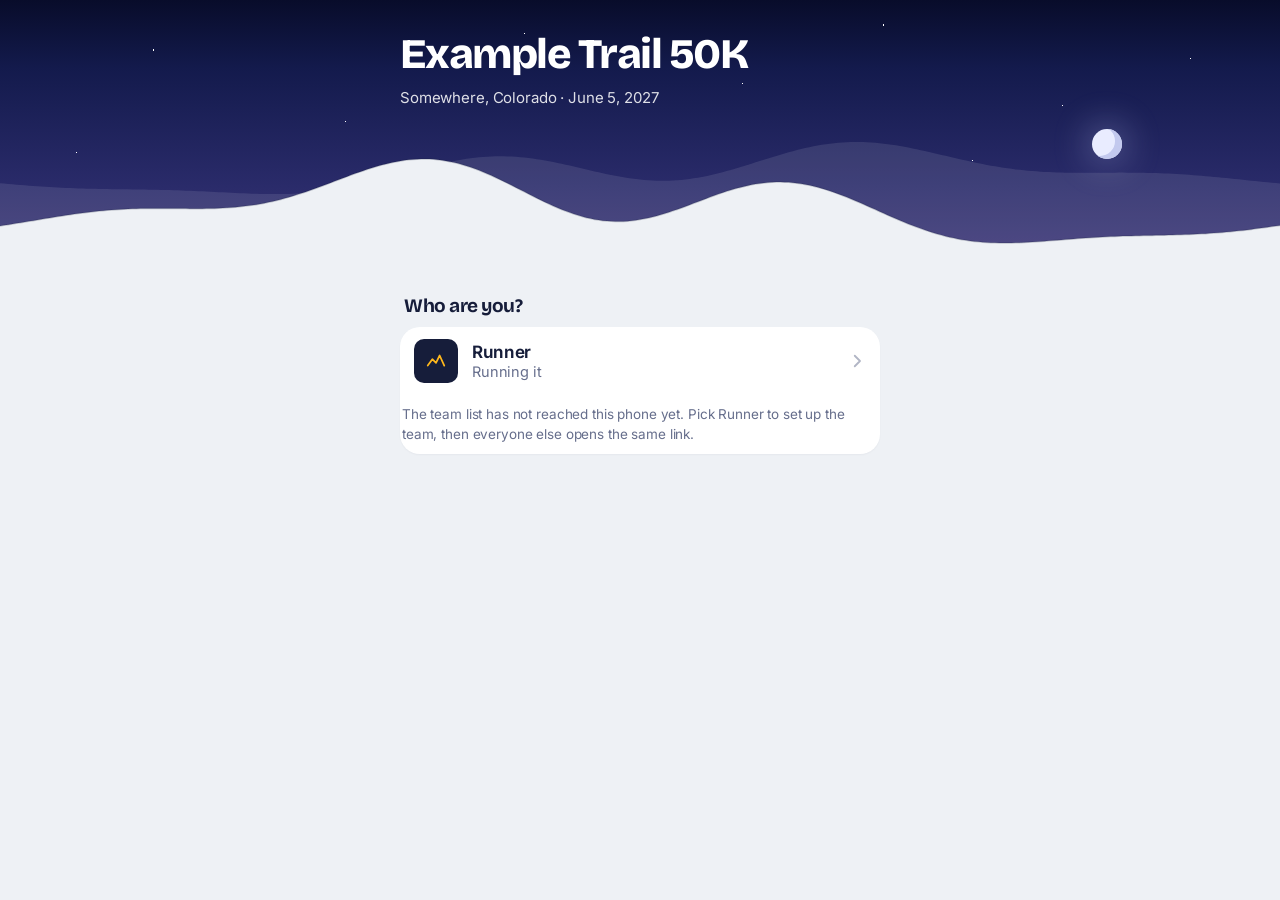
==== commit 119496f0: "Sky motion: one spring-driven position for trail and lamp, intro draw-in, digit roll, parallax The l" ====
--- a/example/index.html
+++ b/example/index.html
@@ -1796,7 +1796,7 @@
    THE SKY
    ═══════════════════════════════════════════════════════════════════ */
 .sky{position:relative;overflow:hidden;color:var(--sky-ink);isolation:isolate}
-.sky-l{position:absolute;inset:0;opacity:0;transition:opacity 1.4s ease;z-index:0}
+.sky-l{position:absolute;inset:0;opacity:0;transition:opacity 1.4s ease;z-index:0;transform:translate3d(0,var(--py,0px),0);will-change:transform}
 .sky-night .sky-l.night,.sky-dawn .sky-l.dawn,.sky-day .sky-l.day,.sky-dusk .sky-l.dusk{opacity:1}
 /* colour arrives low, near the ridge, so the words above it always sit on a calm part of the sky */
 .sky-l.night{background:
@@ -1810,7 +1810,7 @@
 .sky-l.day{background:linear-gradient(180deg,#8FC6F1 0,#B4DAF6 calc(100% - 200px),#DCEEF8 calc(100% - 60px),#EAF4F8 100%)}
 .sky-l.dusk{background:linear-gradient(180deg,#262A6A 0,#553F8C calc(100% - 230px),#D25B7E calc(100% - 115px),#FF9E66 calc(100% - 40px),#FFC98A 100%)}
 .sky-disc{position:absolute;z-index:1;left:var(--x,80%);top:calc((100% - 150px) - var(--s,1) * (100% - 300px));width:46px;height:46px;margin:-23px 0 0 -23px;
-  border-radius:50%;transition:top 1s linear,left 1s linear,background .8s}
+  border-radius:50%;transition:background .8s;transform:translate3d(0,var(--py,0px),0)}
 .sky.sun .sky-disc{background:#FFF4C7;box-shadow:0 0 0 14px rgba(255,244,199,.22),0 0 60px 20px rgba(255,236,170,.45)}
 .sky.moon .sky-disc{width:30px;height:30px;margin:-15px 0 0 -15px;background:#E9ECFF;box-shadow:inset -7px -3px 0 #C3C9EE,0 0 34px 6px rgba(200,208,255,.28)}
 .sky-in{position:relative;z-index:3;padding:calc(var(--navh) + 14px) max(18px,calc(50vw - 334px)) 0;min-height:calc(var(--navh) + 190px)}
@@ -1832,7 +1832,7 @@
 .sky-ridge .done{fill:none;stroke:var(--signal);stroke-width:3.5;stroke-linejoin:round;stroke-linecap:round}
 .sky-ridge .band{fill:none;stroke:var(--signal);stroke-width:12;stroke-linecap:round;opacity:.38}
 .sky-lamp{position:absolute;z-index:3;width:16px;height:16px;margin:-8px 0 0 -8px;border-radius:50%;background:#FFE08A;border:3px solid #fff;
-  box-shadow:0 0 0 0 rgba(255,214,102,.7),0 0 22px 8px rgba(255,204,77,.75);animation:lamp 2.6s ease-in-out infinite;transition:left .5s linear,top .5s linear}
+  box-shadow:0 0 0 0 rgba(255,214,102,.7),0 0 22px 8px rgba(255,204,77,.75);animation:lamp 2.6s ease-in-out infinite}
 @keyframes lamp{0%,100%{box-shadow:0 0 0 0 rgba(255,214,102,.55),0 0 22px 8px rgba(255,204,77,.7)}50%{box-shadow:0 0 0 9px rgba(255,214,102,0),0 0 30px 12px rgba(255,204,77,.9)}}
 .sky-pin{position:absolute;z-index:2;width:0;height:0}
 .sky-pin::before{content:"";position:absolute;left:-1px;bottom:0;width:2px;height:26px;background:var(--sky-ink);opacity:.9;border-radius:2px}
@@ -1840,6 +1840,14 @@
   padding:5px 9px;border-radius:999px 999px 999px 2px;background:var(--sky-ink);color:#161D3A}
 body[data-sky=day] .sky-pin em{color:#fff}
 .sky-pin.r em{left:auto;right:-1px;border-radius:999px 999px 2px 999px}
+/* a new target arrives on its post: the stem rises, then the name settles onto it */
+.sky-pin.pin-in::before{animation:pinStem .32s cubic-bezier(.32,.72,0,1) both;transform-origin:bottom}
+.sky-pin.pin-in em{animation:pinTag .38s cubic-bezier(.32,.72,0,1) .08s both}
+@keyframes pinStem{from{transform:scaleY(0)}}
+@keyframes pinTag{from{opacity:0;transform:translateY(6px)}}
+/* the big clock: only the digits that changed roll in, from below */
+.sky-eta b .dg{display:inline-block;animation:dgIn .34s cubic-bezier(.32,.72,0,1) both}
+@keyframes dgIn{from{opacity:0;transform:translateY(.22em);filter:blur(2px)}}
 
 /* ═══════════════════════════════════════════════════════════════════
    NOW, below the ridge
@@ -1964,6 +1972,63 @@
   .sky-ridge{height:210px}
 }
 @media (prefers-reduced-motion:reduce){ .sky-lamp,.nw-dot{animation:none} .sky-l,.sky-disc{transition:none} }
+
+/* ═══════════════════════════════════════════════════════════════════
+   FEEL — response, materials, motion that means something
+   ═══════════════════════════════════════════════════════════════════ */
+/* Chrome is a material, not a strip of page. Heavy enough blur that
+   words scrolling underneath turn to tone instead of ghosting through
+   the race name; saturation keeps the colour of what is under it. */
+.nav.stuck,body.raceday .nav.stuck,.nav:not(.stuck){background:color-mix(in srgb,var(--bg) 74%,transparent);
+  -webkit-backdrop-filter:blur(26px) saturate(180%);backdrop-filter:blur(26px) saturate(180%)}
+.tabs{background:color-mix(in srgb,var(--card) 74%,transparent);-webkit-backdrop-filter:blur(26px) saturate(180%);backdrop-filter:blur(26px) saturate(180%)}
+.dark .tabs{background:color-mix(in srgb,var(--card) 70%,transparent)}
+body.on-now .nav:not(.stuck){background:transparent;-webkit-backdrop-filter:none;backdrop-filter:none}
+@media (prefers-reduced-transparency:reduce){
+  .nav,.nav.stuck,.tabs,.fly-prof{background:var(--bg)!important;-webkit-backdrop-filter:none!important;backdrop-filter:none!important}
+  .tabs{background:var(--card)!important}
+  .modal.on{-webkit-backdrop-filter:none;backdrop-filter:none}
+}
+@media (prefers-contrast:more){
+  .nav.stuck,.tabs{background:var(--card)!important;-webkit-backdrop-filter:none!important;backdrop-filter:none!important;border-color:var(--hair-2)!important}
+  .card,.list,.stopc-in,.nw-win,.nw-seen,.nw-list,#gatePicks,.demo-in{box-shadow:0 0 0 1.5px var(--hair-2)}
+  :root{--text-3:#4A5271} .dark{--text-3:#AEB4CF}
+}
+
+/* Tabs are places, not a sequence: switching is a short fade, and lists
+   do not re-perform their entrance every visit. Drilling in still pushes
+   from the right and pops back to the left, along the same path. */
+.view.en-r,.view.en-l{animation:tabFade .14s ease-out both}
+@keyframes tabFade{from{opacity:.001}to{opacity:1}}
+.view.on>*,.view.on .stoplist>li{animation:none}
+
+/* Every press answers on the way down, in 100 ms. */
+.baseopt,.spd,.demo-in>button,.toast button,.tab{transition:transform .1s ease-out,opacity .1s ease-out,background-color .1s ease-out}
+.baseopt:active,.spd:active,.demo-in>button:active{transform:scale(.96);opacity:.8}
+.toast button:active{opacity:.55}
+.item:active,.stopc-hd:active,.gate .pick:active,.nw-row:active,.nw-cp:active{transition-duration:0s}
+.modal.dragging{transition:none!important}
+
+/* Nothing in capitals. The old labels set 10 px uppercase with wide
+   tracking; in sentence case they read at 12.5 px with none. */
+.stopc-hd i,.stopc-facts span,.legcard-f em,.heroclock em,.heroclock s,.gearbox .lbl,.wpick i,.planFuel span,.goalRow .g span,
+.goalFins .gf,.planWho>div>span,.planEditGrid label,.day,.fm-eye,.fm-sechead span,.terrhead span,.secbody h4,.btable th{
+  text-transform:none;letter-spacing:0}
+.stopc-facts span{font-size:12.5px;font-weight:600}
+.stopc-hd i{font-size:11.5px;font-weight:650;padding:2px 7px;border-radius:999px}
+.nowrap{white-space:nowrap}
+@media (max-width:420px){ .nw-facts b{font-size:17px} .nw-facts>div.wide{padding-right:10px} }
+/* times line up down a list */
+.num,.stopc-hd .eta b,.item .rt .a,.rclock,.acc-num,.nw-row .rt,.nw-cp .t{font-variant-numeric:tabular-nums}
+
+/* Reduced motion is gentler, not dead: sheets and toasts cross-fade
+   in place instead of travelling. */
+@media (prefers-reduced-motion:reduce){
+  .sh{transform:none!important;opacity:0;transition:opacity .2s ease!important}
+  .modal.on .sh{opacity:1}
+  .toast{transform:none!important;transition:opacity .2s ease!important}
+  .view.en-r,.view.en-l,.view.en-push,.view.en-pop{animation:tabFade .16s ease-out both!important}
+}
 @media print{ #demoBar,.toast,.sky{display:none!important} }
 
 /* ═══════════════════════════════════════════════════════════════════
@@ -3223,6 +3288,13 @@
     }
     return 'Crew \u00b7 '+((p.stops&&p.stops.length)?'stops '+p.stops.join(', '):'all stops');
   }
+  /* the line under "The plan": who you are and how much of it is yours */
+  function planWho(p){
+    if(!p) return '';
+    if(p.role==='crew'){ var n=p.stops&&p.stops.length;
+      return esc(p.name)+(n?', at '+n+' stop'+(n>1?'s':''):', at every stop')+'. '; }
+    return esc(p.name)+', '+esc(roleLabel(p)).replace(/ \u00b7 /g,', ')+'. ';
+  }
   function sortedPeople(){
     var rank={chief:0,crew:1,pacer:2};
     return S.people.slice().sort(function(x,y){
@@ -4650,7 +4722,7 @@
     var minen = vis.filter(function(c){ return isMineStop(c, mine); }).length;
     var only = (MINEONLY && minen) ? 1 : 0;
     var rows = only ? vis.filter(function(c){ return isMineStop(c, mine); }) : vis;
-    return '<div class="shead"><h2>Crew Aid Stations</h2>'+
+    return '<div class="shead"><h2>Crew stops</h2>'+
       (minen
         ? '<div class="seg mini sfilter">'+
           '<button data-sfilter="0"'+(only?'':' class="on"')+'>All '+vis.length+'</button>'+
@@ -4666,8 +4738,10 @@
         var state = ix<pick ? ' done' : ix===pick ? ' now' : '';
         var facts=[];
         if(c.mi!=null) facts.push(['Mile', c.mi.toFixed(1), '']);
-        facts.push(['Travel time', driveShort(c),
-          driveMins(c) ? '<span data-eta="'+driveMins(c)+'"></span>' : '']);
+        /* "there 10:27 pm" means set off now. It only means something for the stop
+           the crew is heading to next; on a stop six hours out it reads like a schedule. */
+        facts.push(['Drive', driveShort(c),
+          driveMins(c) && ix===pick ? '<span data-eta="'+driveMins(c)+'"></span>' : '']);
         return '<li class="stopc'+state+(yours?' yours':'')+
           (only||ri===rows.length-1?' nolink':'')+'">'+
           '<span class="rail"><i class="dot">'+
@@ -4767,10 +4841,10 @@
     var p=mePerson();
     if(!S.me){ el.innerHTML=''; MYJOB_HTML=null; return; }  /* nobody chosen yet */
     /* one plan for everyone; a crew member or pacer can narrow it to their own stops */
-    var head='<div class="phead"><h1>The plan</h1><p class="sec">'+(p?esc(p.name)+', '+esc(roleLabel(p)).replace(/ \u00b7 /g,', ')+'. ':'')+'Every stop in order, with what to bring and how to get there.</p></div>';
+    var head='<div class="phead"><h1>The plan</h1><p class="sec">'+planWho(p)+'Every stop in order, with what to bring and how to get there.</p></div>';
     var html = head + howCardHTML() +
       (p && p.role==='pacer' ? pacerJobHTML(p) : '') +
-      '<div class="shead tight"><h2>Goal Times</h2></div>'+
+      '<div class="shead tight"><h2>Goal times</h2></div>'+
       '<div class="seg planpicker"></div>' +
       stopsListHTML();
     if(html===MYJOB_HTML){ paintHero(el); paintEtas(el); return; }  /* leave it alone */
@@ -5004,52 +5078,135 @@
   }
   function closeSheet(){ modal.classList.remove('on'); syncScrollLock(); }
 
+  /* ── Gesture physics ──────────────────────────────────────────────
+     Shared by the sheet and the edge swipe. Velocity comes from the last
+     ~80 ms of the pointer, not the whole drag, so a slow drag that ends in a
+     flick still counts as a flick. PROJECT is the scroll-deceleration curve:
+     where the thing would come to rest if let go with that speed. Decisions
+     are made on that projected point, never on the release point.
+     EASE_SLOPE is the starting slope of --ease; the settle duration is chosen
+     so the animation leaves at exactly the finger's speed, with no seam. */
+  var EASE_SLOPE = 0.72/0.32;
+  function Track(){ this.h=[]; }
+  Track.prototype.add=function(v,t){ this.h.push({v:v,t:t}); if(this.h.length>12) this.h.shift(); };
+  Track.prototype.vel=function(){
+    var h=this.h, n=h.length; if(n<2) return 0;
+    var last=h[n-1], i=n-1; while(i>0 && last.t-h[i-1].t<=80) i--;
+    var dt=last.t-h[i].t; return dt>0 ? (last.v-h[i].v)/dt*1000 : 0;
+  };
+  function PROJECT(v){ var d=0.998; return (v/1000)*d/(1-d); }
+  function settleSecs(dist, v){
+    var t = Math.abs(v)>40 ? EASE_SLOPE*Math.abs(dist)/Math.abs(v) : 0.4;
+    return Math.max(0.18, Math.min(0.42, t));
+  }
+  /* resistance that grows the further past the edge you pull */
+  function RUBBER(o, dim){ var c=0.55; return (o*dim*c)/(dim+c*Math.abs(o)); }
+
   /* Drag the sheet down by its header to dismiss. Only the header, which can
      carry touch-action:none -- starting a drag inside the scrolling body
-     means competing with the scroller for the same gesture. */
+     means competing with the scroller for the same gesture. Pulling up past
+     open rubber-bands instead of hitting a wall; the scrim lightens with the
+     drag so the page behind is visibly coming back. */
   (function sheetDrag(){
-    var sy=0, dy=0, on=false, id=null;
+    var sy=0, dy=0, on=false, id=null, tr=null, H=600;
+    function place(d){
+      var shown = d>=0 ? d : -RUBBER(-d, H);
+      shEl.style.transform='translateY('+shown+'px)';
+      var k=Math.max(0, Math.min(1, d/H));
+      modal.style.backgroundColor='rgba(9,17,13,'+(0.44*(1-k)).toFixed(3)+')';
+    }
     function end(){
       if(!on) return;
-      on=false; shEl.classList.remove('dragging'); shEl.style.transform='';
-      if(dy>90) closeSheet();
+      on=false;
+      var v=tr.vel(), land=dy+PROJECT(v);
+      var close = dy>0 && land > H*0.42;
+      var dist = close ? H-Math.max(0,dy) : Math.abs(dy);
+      var secs = settleSecs(dist, v);
+      shEl.classList.remove('dragging'); modal.classList.remove('dragging');
+      shEl.style.transition='transform '+secs+'s var(--ease)';
+      modal.style.transition='background-color '+secs+'s var(--ease), visibility 0s '+(close?secs:0)+'s';
+      shEl.style.transform=''; modal.style.backgroundColor='';
+      if(close) closeSheet();
+      setTimeout(function(){ shEl.style.transition=''; modal.style.transition=''; }, secs*1000+40);
     }
     shEl.addEventListener('pointerdown', function(e){
       var t=e.target;
       if(!t.closest || !t.closest('.sh-top')) return;
       if(t.closest('button,a,input,textarea,select')) return;
-      on=true; id=e.pointerId; sy=e.clientY; dy=0;
-      shEl.classList.add('dragging');
-      shEl.setPointerCapture && shEl.setPointerCapture(e.pointerId);
+      /* grab it wherever it is, even mid-settle: start from what is on screen */
+      var m=new DOMMatrixReadOnly(getComputedStyle(shEl).transform);
+      on=true; id=e.pointerId; H=shEl.offsetHeight||600;
+      /* caught on its way out: it is open again, under the finger */
+      if(!modal.classList.contains('on')){ modal.classList.add('on'); syncScrollLock(); }
+      sy=e.clientY-m.m42; dy=m.m42; tr=new Track(); tr.add(dy, e.timeStamp);
+      shEl.style.transition=''; modal.style.transition='';
+      shEl.classList.add('dragging'); modal.classList.add('dragging');
+      place(dy);
+      try{ shEl.setPointerCapture(e.pointerId); }catch(err){}
     });
     shEl.addEventListener('pointermove', function(e){
       if(!on || e.pointerId!==id) return;
-      dy=Math.max(0, e.clientY-sy);
-      /* a little resistance past halfway, the way a real sheet feels */
-      var shown = dy<160 ? dy : 160+(dy-160)*0.4;
-      shEl.style.transform='translateY('+shown+'px)';
+      dy=e.clientY-sy; tr.add(dy, e.timeStamp); place(dy);
     });
     shEl.addEventListener('pointerup', end);
     shEl.addEventListener('pointercancel', end);
   })();
 
   /* Left-edge swipe to go back. Safari gives you this in a tab and takes it
-     away in a home-screen app, which is the one place it is missed. */
+     away in a home-screen app, which is the one place it is missed. The page
+     follows the finger the whole way; letting go decides by where the throw
+     would land, so a short quick flick goes back and a long slow drag that
+     changes its mind does not. */
   (function edgeBack(){
-    var sx=0, sy=0, armed=false;
+    var sx=0, sy=0, armed=false, live=false, dx=0, tr=null, el=null, W=390;
+    function place(x){ el.style.transform='translate3d('+Math.max(0,x)+'px,0,0)'; }
+    function reset(){ if(el){ el.style.transition=''; el.style.transform=''; el.style.boxShadow=''; el.style.animation=''; } el=null; live=false; }
     document.addEventListener('touchstart', function(e){
       armed=false;
-      if(!detailKey || e.touches.length!==1) return;
+      if(!(detailKey||SUBV) || e.touches.length!==1) return;
+      if(document.querySelector('.modal.on,#mapFull.on')) return;
+      /* surfaces that drag for themselves keep their own gesture */
+      if(e.target.closest && e.target.closest('.fm-canvas,.tl,canvas,input[type=range]')) return;
       var t=e.touches[0];
       if(t.clientX>26) return;
-      armed=true; sx=t.clientX; sy=t.clientY;
+      armed=true; live=false; sx=t.clientX; sy=t.clientY; dx=0;
+      tr=new Track(); tr.add(0, e.timeStamp);
     }, {passive:true});
     document.addEventListener('touchmove', function(e){
       if(!armed || !e.touches.length) return;
-      var t=e.touches[0];
-      if(t.clientX-sx>60 && Math.abs(t.clientY-sy)<40){ armed=false; history.back(); }
-    }, {passive:true});
-    document.addEventListener('touchend', function(){ armed=false; }, {passive:true});
+      var t=e.touches[0], mx=t.clientX-sx, my=t.clientY-sy;
+      if(!live){
+        if(Math.abs(my)>10 && Math.abs(my)>Math.abs(mx)){ armed=false; return; }  /* it was a scroll */
+        if(mx<10) return;                                                       /* not yet a swipe */
+        el=document.querySelector('.view.on'); if(!el){ armed=false; return; }
+        live=true; W=window.innerWidth||390;
+        /* an entrance animation with fill would override the inline transform */
+        el.classList.remove('en-push','en-pop','en-r','en-l'); el.style.animation='none';
+        el.style.transition='none'; el.style.boxShadow='-12px 0 30px -18px rgba(14,20,48,.45)';
+      }
+      if(e.cancelable) e.preventDefault();
+      dx=mx-10; tr.add(dx, e.timeStamp); place(dx);
+    }, {passive:false});
+    function end(){
+      if(!armed){ return; } armed=false;
+      if(!live){ return; }
+      var v=tr.vel(), land=dx+PROJECT(v), go = land > W*0.5;
+      var target = go ? W : 0, secs = settleSecs(target-dx, v), cur=el;
+      cur.style.transition='transform '+secs+'s var(--ease)';
+      place(target);
+      setTimeout(function(){
+        if(el!==cur) return;
+        if(!go){ reset(); return; }
+        /* hold the page off-screen until the view underneath has taken over */
+        var done=false;
+        function fin(){ if(done) return; done=true; removeEventListener('popstate', pop); requestAnimationFrame(function(){ if(el===cur) reset(); }); }
+        function pop(){ setTimeout(fin, 0); }
+        addEventListener('popstate', pop); setTimeout(fin, 500);
+        history.back();
+      }, secs*1000);
+    }
+    document.addEventListener('touchend', end, {passive:true});
+    document.addEventListener('touchcancel', end, {passive:true});
   })();
   modal.onclick=function(e){ if(e.target===modal) closeSheet(); };
   document.addEventListener('keydown',function(e){
@@ -7501,29 +7658,102 @@
       '<path class="band" d="'+g.line+'" clip-path="url(#'+id+'B)"/><path class="done" d="'+g.line+'" clip-path="url(#'+id+'D)"/></svg>'+
       '<span class="sky-pin" hidden><em></em></span><span class="sky-lamp" hidden></span></div>';
   }
+  /* ── Motion ─────────────────────────────────────────────────────────
+     One number moves: the mile the sky is showing. The gold trail, the
+     lamp and the uncertainty band all read it on the same frame, so the
+     lamp climbs and drops with the ridge instead of sliding straight
+     through the mountains, and the trail is never ahead of or behind it.
+     It is a critically damped spring, so a scrub, a replay tick or a new
+     mat read all just move the target and the motion stays continuous.
+     The sun and moon ride their arc the same way. First paint draws the
+     trail in from the start line, once. */
+  var SKY_RM = window.matchMedia ? matchMedia('(prefers-reduced-motion: reduce)') : {matches:false};
+  function springStep(st, target, dt, resp){
+    var w=2*Math.PI/resp, acc=-w*w*(st.x-target)-2*w*st.v;
+    st.v+=acc*dt; st.x+=st.v*dt;
+    if(Math.abs(st.x-target)<1e-4 && Math.abs(st.v)<1e-3){ st.x=target; st.v=0; return true; }
+    return false;
+  }
+  function skyDraw(el){
+    var g=skyGeom(), M=el.__m, T=M.tgt;
+    var D=M.mi.x, rd=M.rd, lamp=M.lamp;
+    rd.setAttribute('width', T.has ? g.X(Math.max(0,D)).toFixed(1) : 0);
+    if(!lamp.hidden){
+      var d=Math.max(0,Math.min(COURSE_MI,D));
+      lamp.style.left=(d/COURSE_MI*100).toFixed(3)+'%';
+      lamp.style.top=(g.Y(elevAt(d))/g.H*100).toFixed(3)+'%';
+    }
+    var p=M.sun.x;
+    el.style.setProperty('--s', Math.sin(Math.PI*Math.max(0,Math.min(1,p))).toFixed(4));
+    el.style.setProperty('--x', (84+9*p).toFixed(2)+'%');
+  }
+  function skyTick(el){
+    var M=el.__m; if(M.raf) return;
+    var last=0;
+    function f(ts){
+      var dt=last?Math.min(1/30,(ts-last)/1000):1/60; last=ts;
+      var a=springStep(M.mi, M.tgt.pos, dt, M.intro?0.9:0.5);
+      var b=springStep(M.sun, M.tgt.p, dt, 0.7);
+      skyDraw(el);
+      if(a&&b){ M.raf=0; M.intro=false; return; }
+      M.raf=requestAnimationFrame(f);
+    }
+    M.raf=requestAnimationFrame(f);
+  }
+  /* digits that change roll in; the ones that stay put do not move */
+  function skyDigits(el){
+    var b=el.querySelector('.sky-eta b'); if(!b) { el.__dg=null; return; }
+    var now=b.textContent, prev=el.__dg; el.__dg=now;
+    if(prev==null || prev===now || SKY_RM.matches) return;
+    var n=now.length, o=prev.length, out='';
+    for(var i=0;i<n;i++){ var c=now.charAt(i), j=o-(n-i), pc=j>=0?prev.charAt(j):'';
+      out+= c!==pc && /\d/.test(c) ? '<span class="dg">'+c+'</span>' : c; }
+    b.innerHTML=out;
+  }
   function skyPaint(el, m, parts){
     if(!el) return; skyBuild(el);
     var g=skyGeom(), s=skyAt(m), cls='sky sky-'+s.ph+(s.sun?' sun':' moon');
     if(el.className!==cls) el.className=cls;
-    el.style.setProperty('--s', Math.sin(Math.PI*s.p).toFixed(3));
-    el.style.setProperty('--x', (84+9*s.p).toFixed(1)+'%');
     if(document.body.dataset.sky!==s.ph) document.body.dataset.sky=s.ph;
     var inn=el.querySelector('.sky-in'), html=parts&&parts.sky||'';
-    if(el.__t!==html){ el.__t=html; inn.innerHTML=html; }
+    if(el.__t!==html){ el.__t=html; inn.innerHTML=html; skyDigits(el); }
     var P=parts&&parts.pos, t=parts&&parts.t, lamp=el.querySelector('.sky-lamp'), pin=el.querySelector('.sky-pin');
-    var rd=el.querySelector('#'+el.id+'D rect'), rb=el.querySelector('#'+el.id+'B rect');
-    var has=P && P.pos!=null && P.state!=='pre';
-    rd.setAttribute('width', has?g.X(P.pos).toFixed(1):0);
+    var rb=el.querySelector('#'+el.id+'B rect');
+    var has=!!(P && P.pos!=null && P.state!=='pre');
+    var pos=has?P.pos:0;
+
+    var M=el.__m, first=!M;
+    if(first){
+      M=el.__m={ rd:el.querySelector('#'+el.id+'D rect'), lamp:lamp, raf:0,
+        mi:{x:(has&&!SKY_RM.matches)?0:pos, v:0}, sun:{x:s.p, v:0}, intro:has, sunOn:s.sun };
+    }
+    /* sun and moon trade places: a new body rises, it does not slide across */
+    if(M.sunOn!==s.sun){ M.sunOn=s.sun; M.sun.x=s.p; M.sun.v=0; }
+    M.tgt={ has:has, pos:pos, p:s.p };
     if(has && P.a!=null && P.b-P.a>0.3){ rb.setAttribute('x', g.X(P.a).toFixed(1)); rb.setAttribute('width', (g.X(P.b)-g.X(P.a)).toFixed(1)); }
     else rb.setAttribute('width', 0);
     lamp.hidden=!(has && P.state!=='done');
-    if(!lamp.hidden){ lamp.style.left=(P.pos/COURSE_MI*100).toFixed(2)+'%'; lamp.style.top=(g.Y(elevAt(P.pos))/g.H*100).toFixed(2)+'%'; }
+    if(SKY_RM.matches || !has && !first){ M.mi.x=pos; M.mi.v=0; }
+    if(SKY_RM.matches){ M.sun.x=s.p; M.sun.v=0; skyDraw(el); }
+    else { skyDraw(el); skyTick(el); }
+
     pin.hidden=!t;
     if(t){ var ts=STATIONS[t.si], f=ts.mi/COURSE_MI;
       pin.style.left=(Math.max(1.5,Math.min(98.5,f*100))).toFixed(2)+'%'; pin.style.top=(g.Y(elevAt(Math.min(ts.mi,COURSE_MI-0.05)))/g.H*100).toFixed(2)+'%';
       pin.className='sky-pin'+(f>0.66?' r':'');
-      var nm=shortName(ts); if(pin.firstChild.textContent!==nm) pin.firstChild.textContent=nm; }
-  }
+      var nm=shortName(ts); if(pin.firstChild.textContent!==nm){ pin.firstChild.textContent=nm; if(!first&&!SKY_RM.matches){ pin.classList.remove('pin-in'); void pin.offsetWidth; pin.classList.add('pin-in'); } } }
+  }
+  /* depth on scroll: the sky falls behind slower than the page, the ridge
+     travels with the page. A little, not a ride. */
+  (function skyParallax(){
+    var pend=false;
+    function upd(){ pend=false;
+      var el=document.getElementById('nowSky'); if(!el || !document.body.classList.contains('on-now')) return;
+      var y=SKY_RM.matches?0:Math.max(0,Math.min(window.scrollY||0, 600));
+      el.style.setProperty('--py', (y*0.38).toFixed(1)+'px');
+    }
+    window.addEventListener('scroll', function(){ if(!pend){ pend=true; requestAnimationFrame(upd); } }, {passive:true});
+  })();
 
   /* ════════════ NOW ════════════
      The one screen a crew member or pacer needs on race day. Top to bottom it
@@ -7739,7 +7969,7 @@
         return '<button class="nw-row" '+(r.c?'data-nstop="'+r.c.n+'"':'data-naid="'+r.si+'"')+'>'+
           '<span class="post num">'+s.mi.toFixed(0)+'</span>'+
           '<span class="mid"><b>'+esc(name)+'</b><s>'+(r.c&&driveMins(r.c)?driveShort(r.c)+' drive':'mile '+s.mi.toFixed(1))+
-            (s.cut!=null?', cutoff '+clk(s.cut):'')+'</s></span>'+
+            (s.cut!=null?', <span class="nowrap">cutoff '+clk(s.cut)+'</span>':'')+'</s></span>'+
           '<span class="rt"><b class="num">'+clk(p.min)+'</b><s class="num">'+(p.lo!=null?clkRange(p):dyOf(p.min))+'</s></span></button>';
       }).join('')+'</div></section>';
   }
